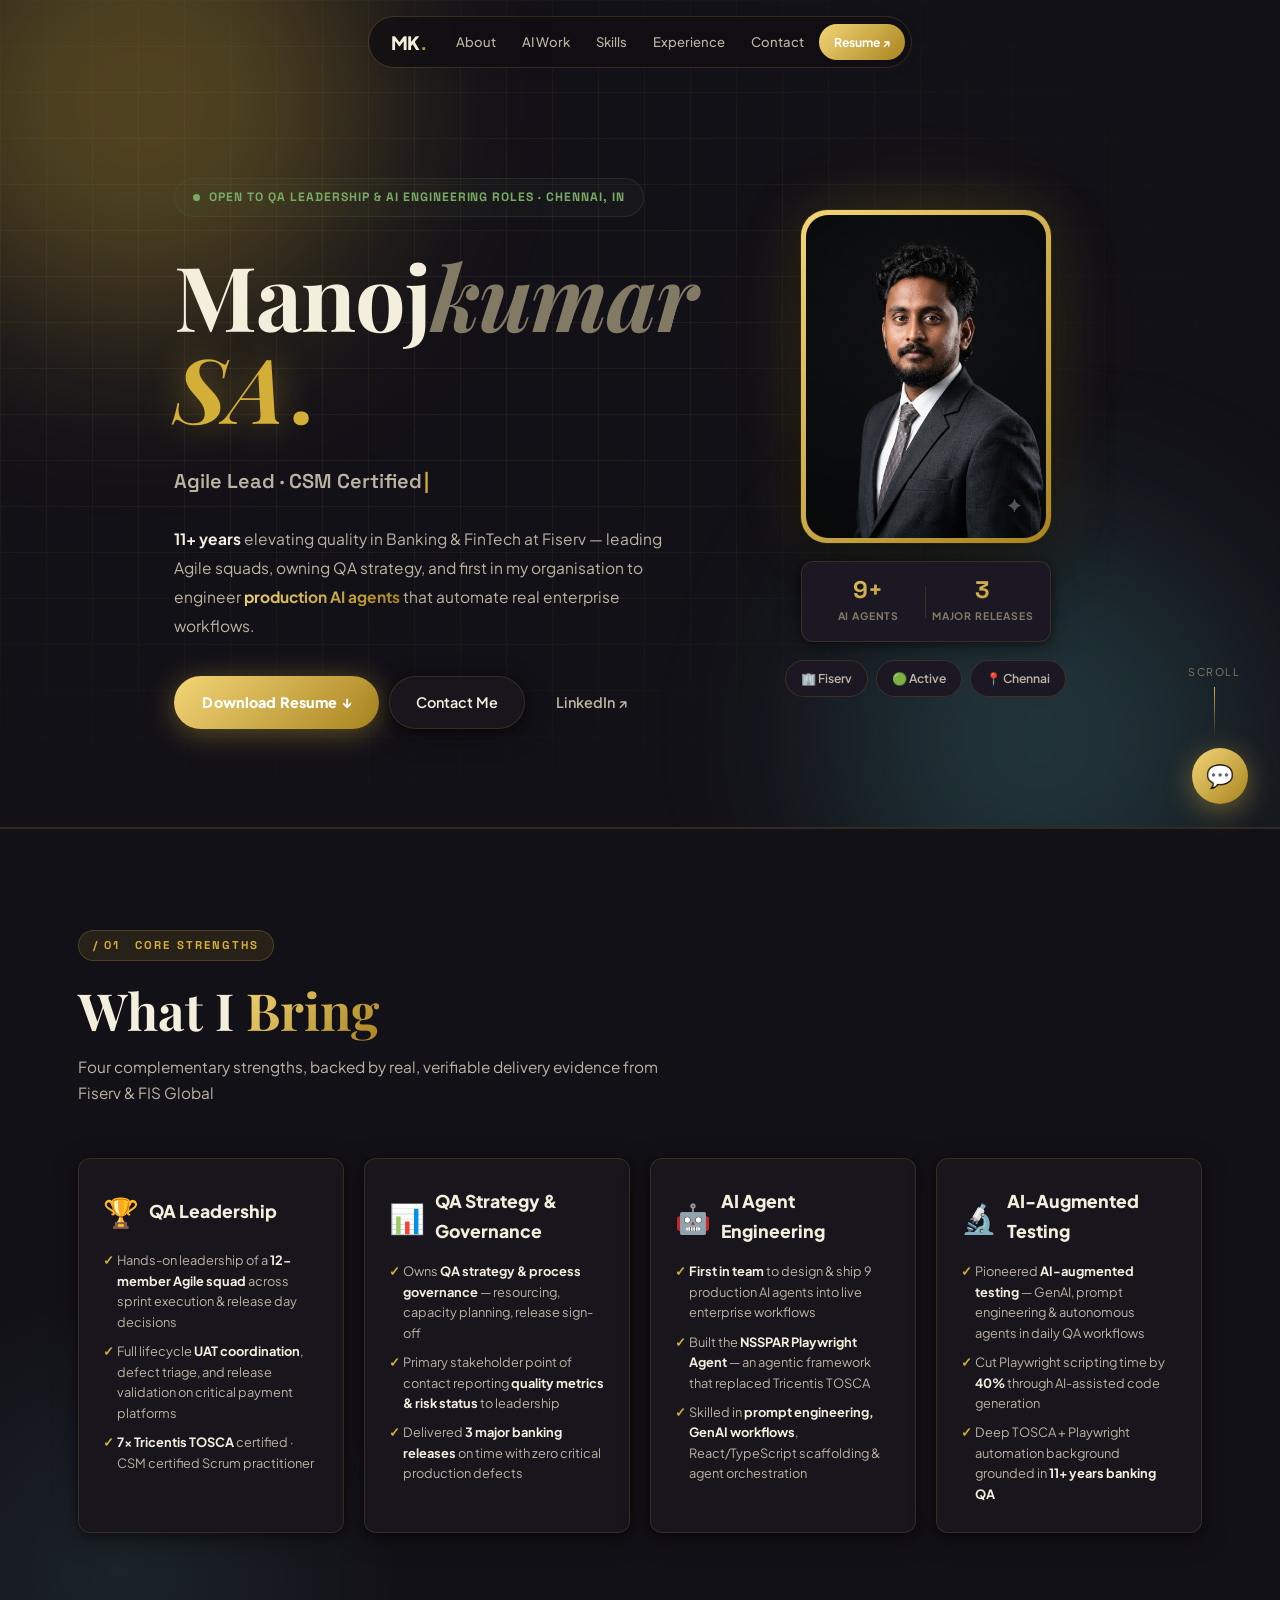
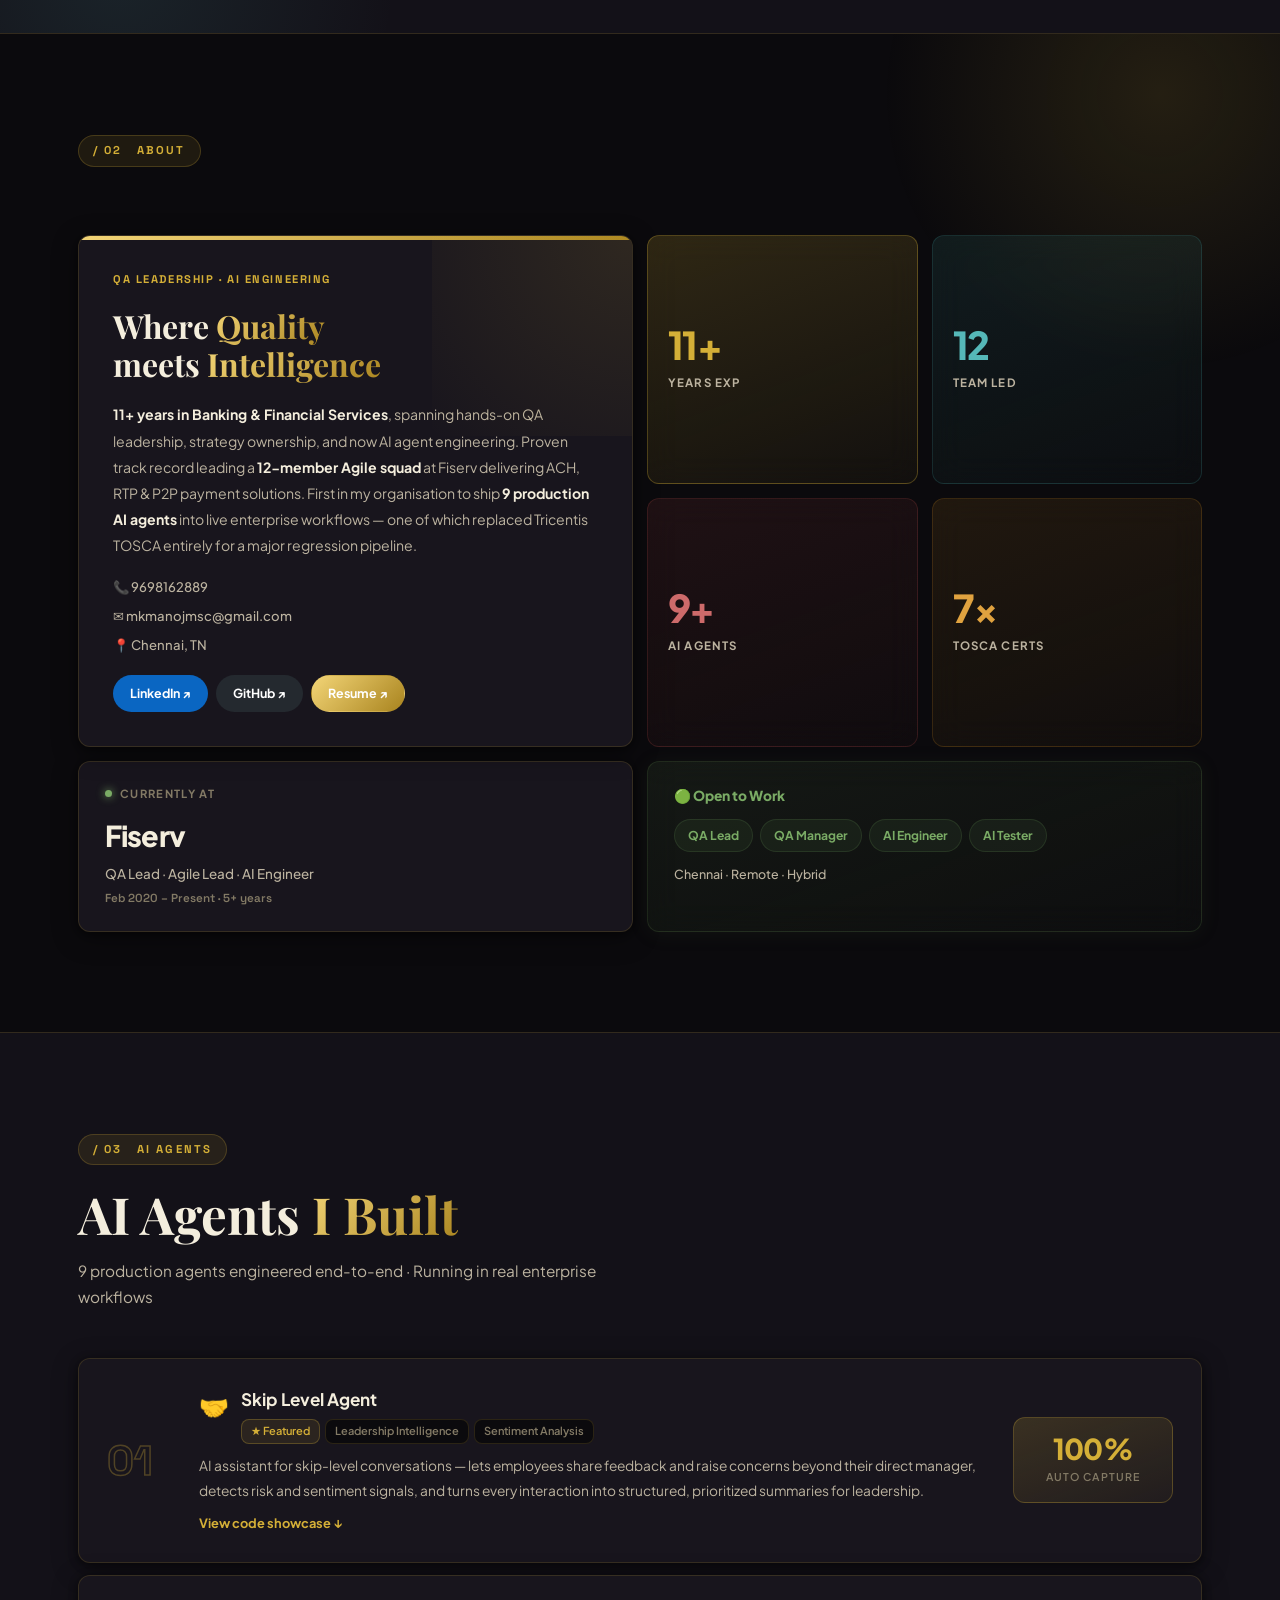
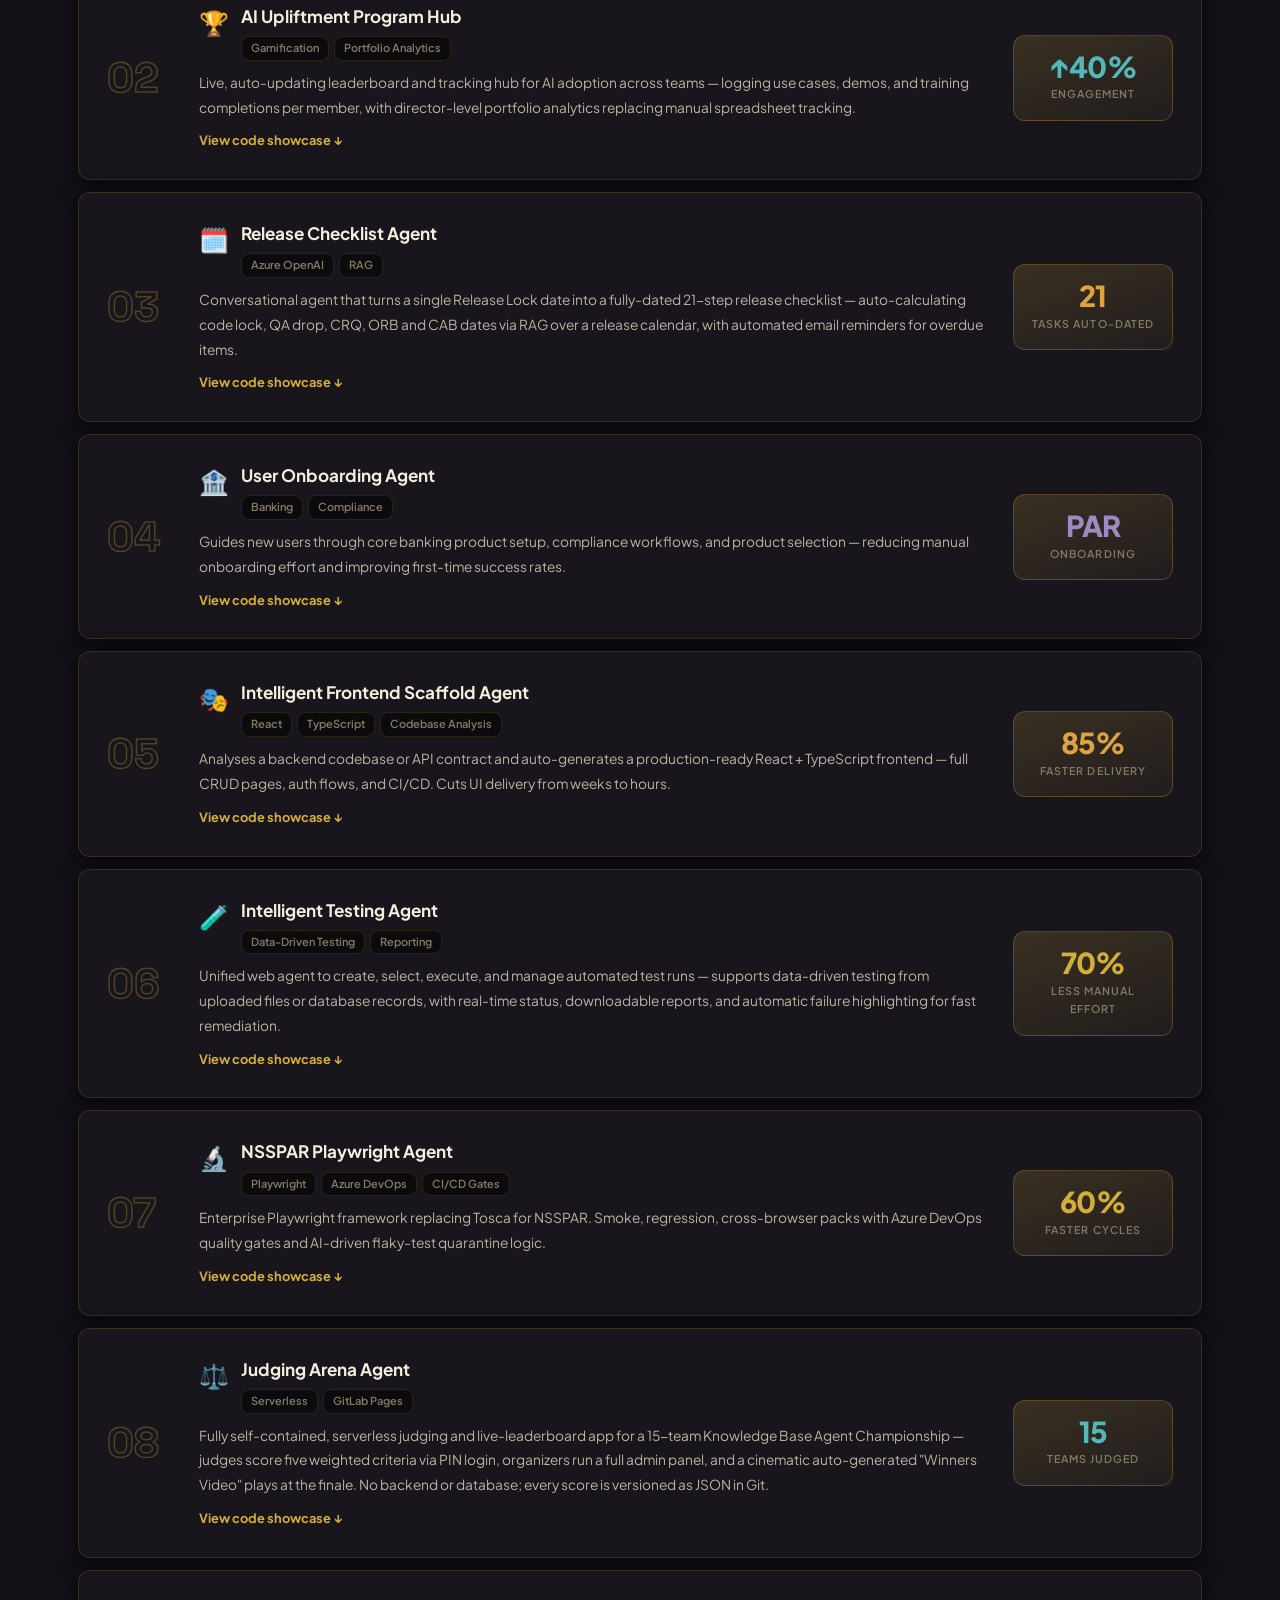
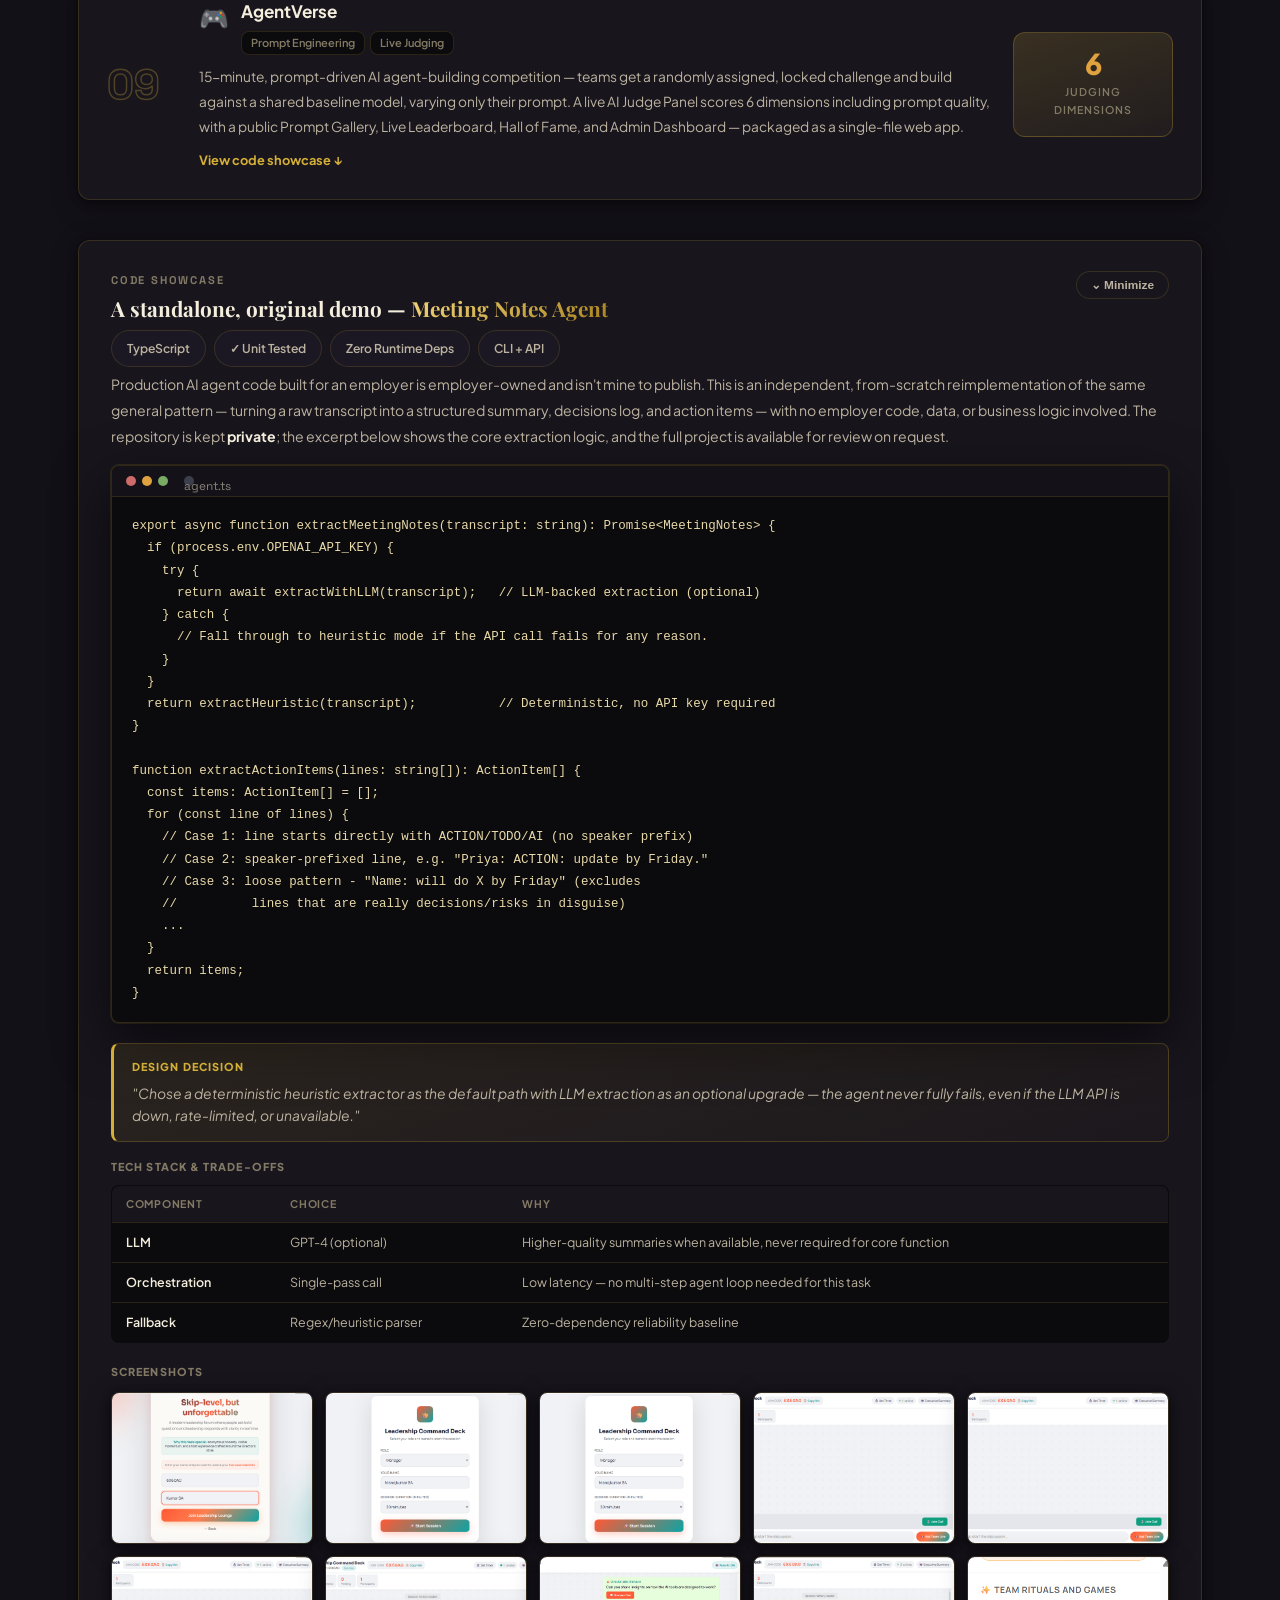
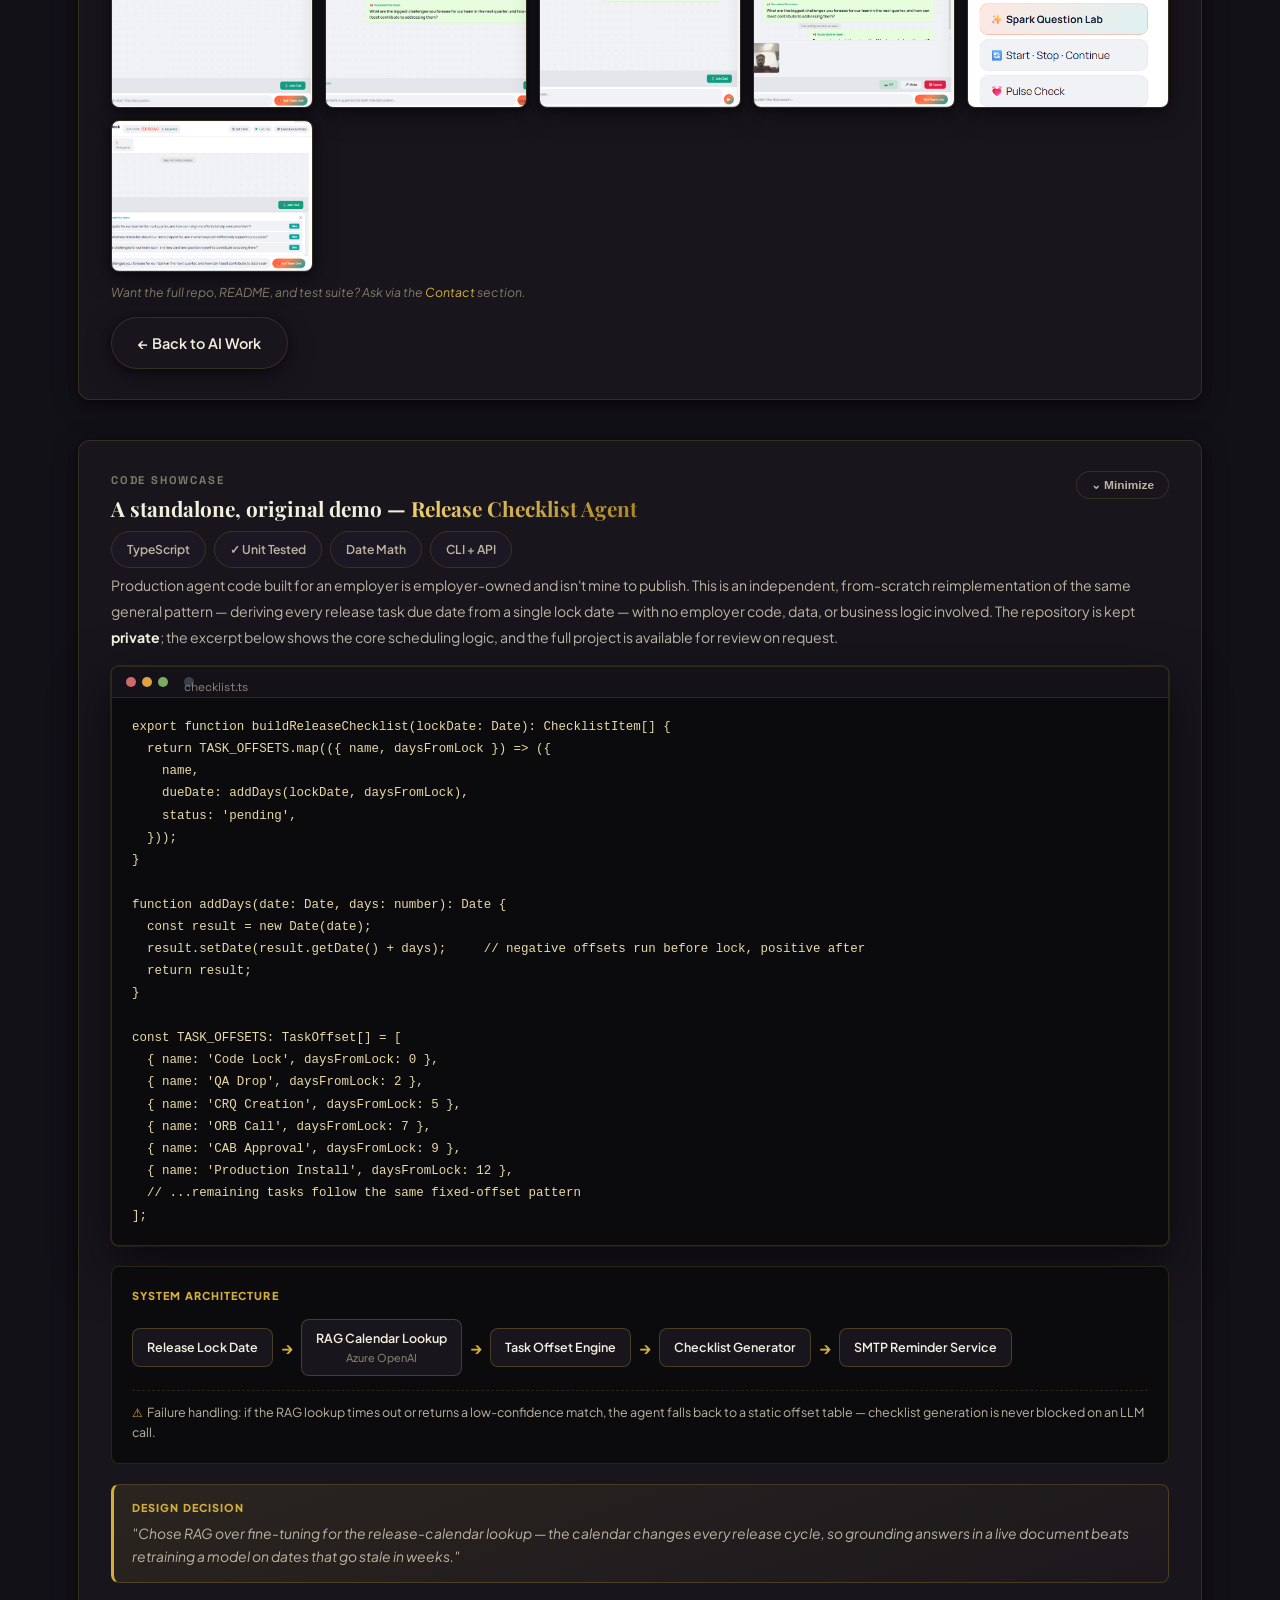
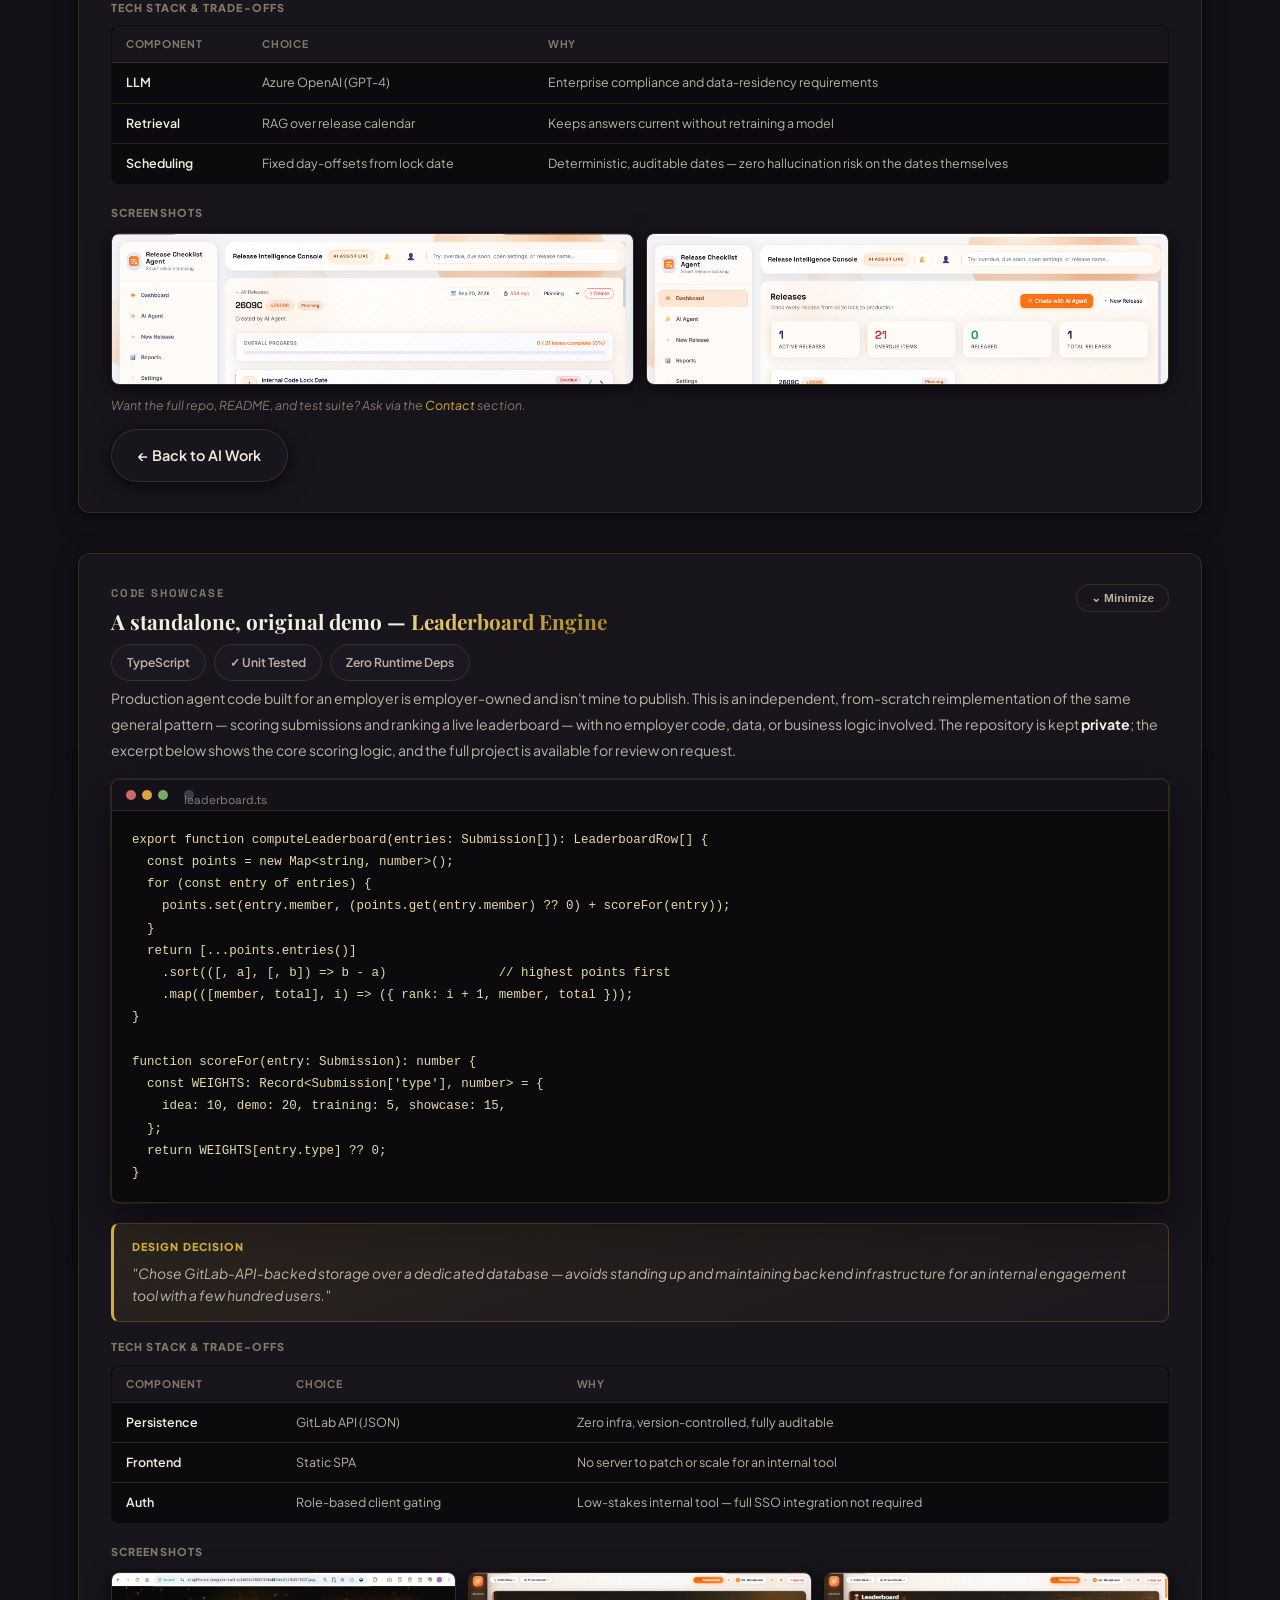
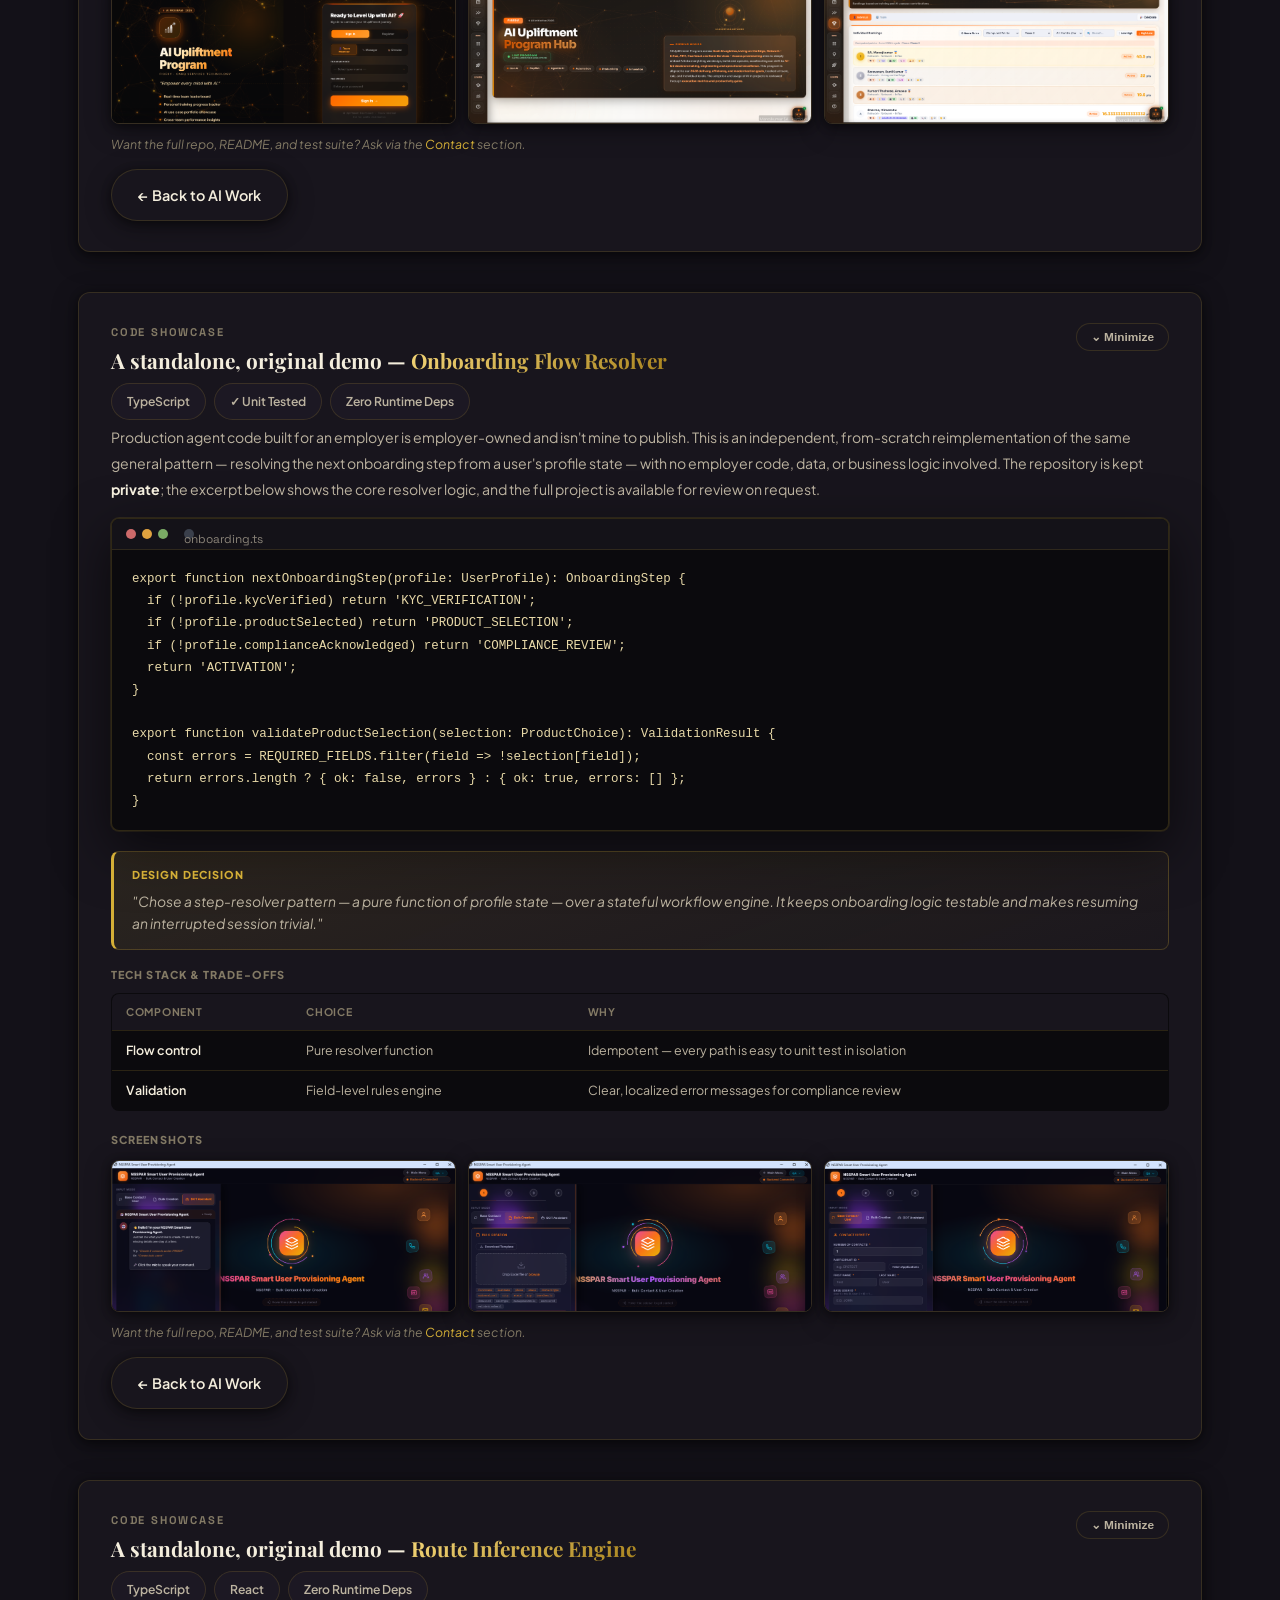
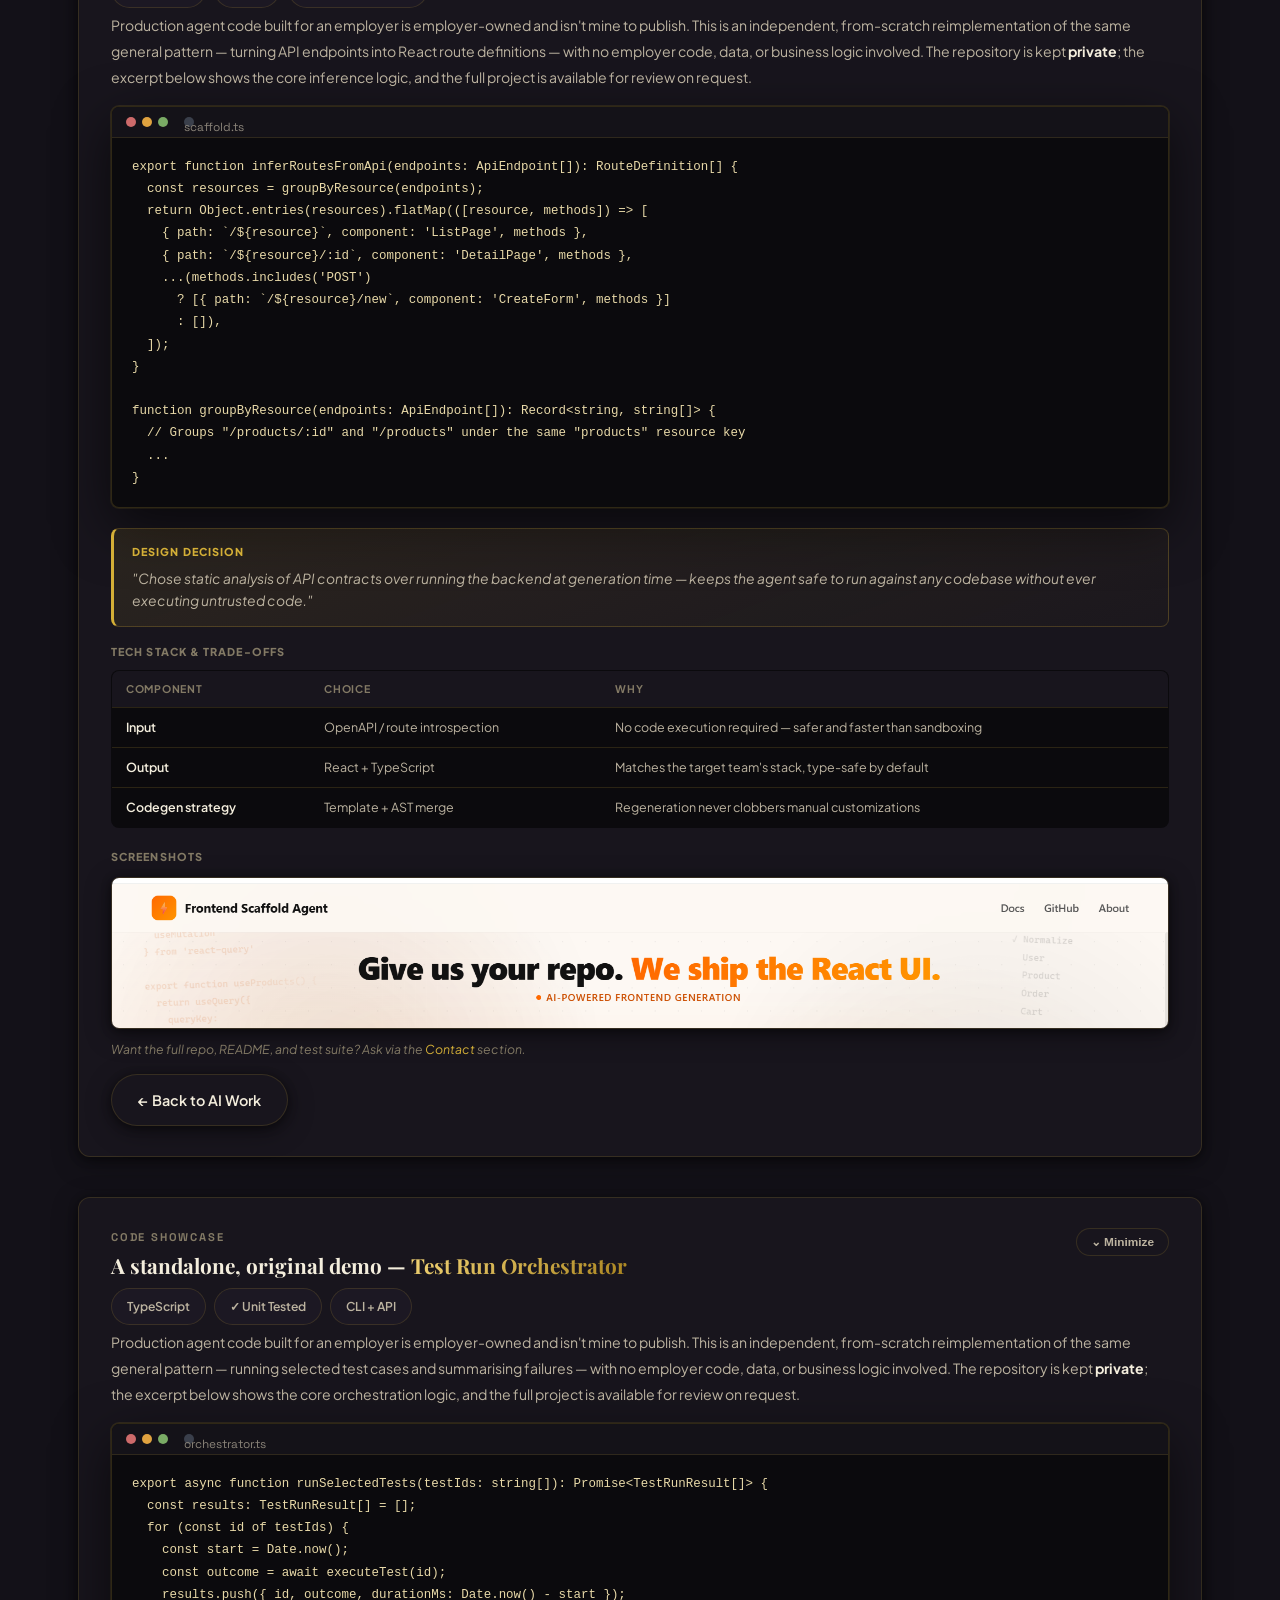
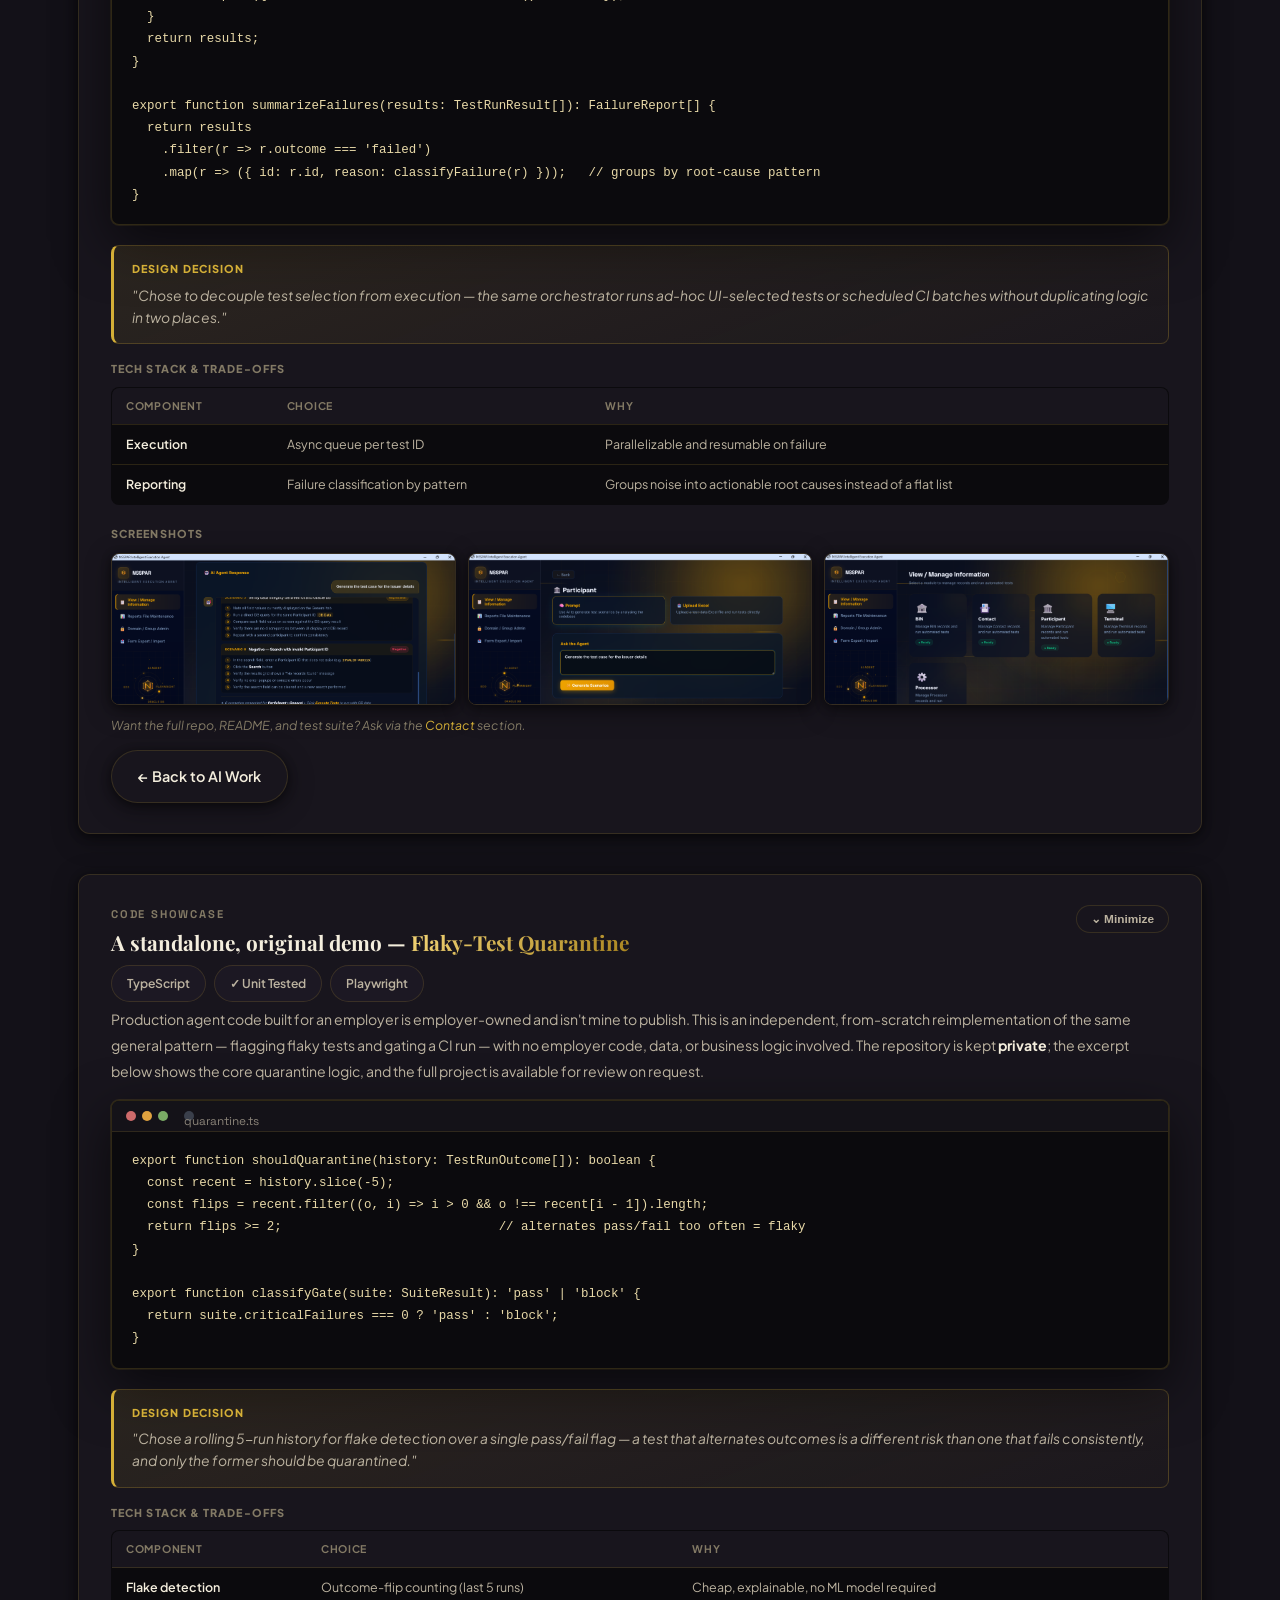
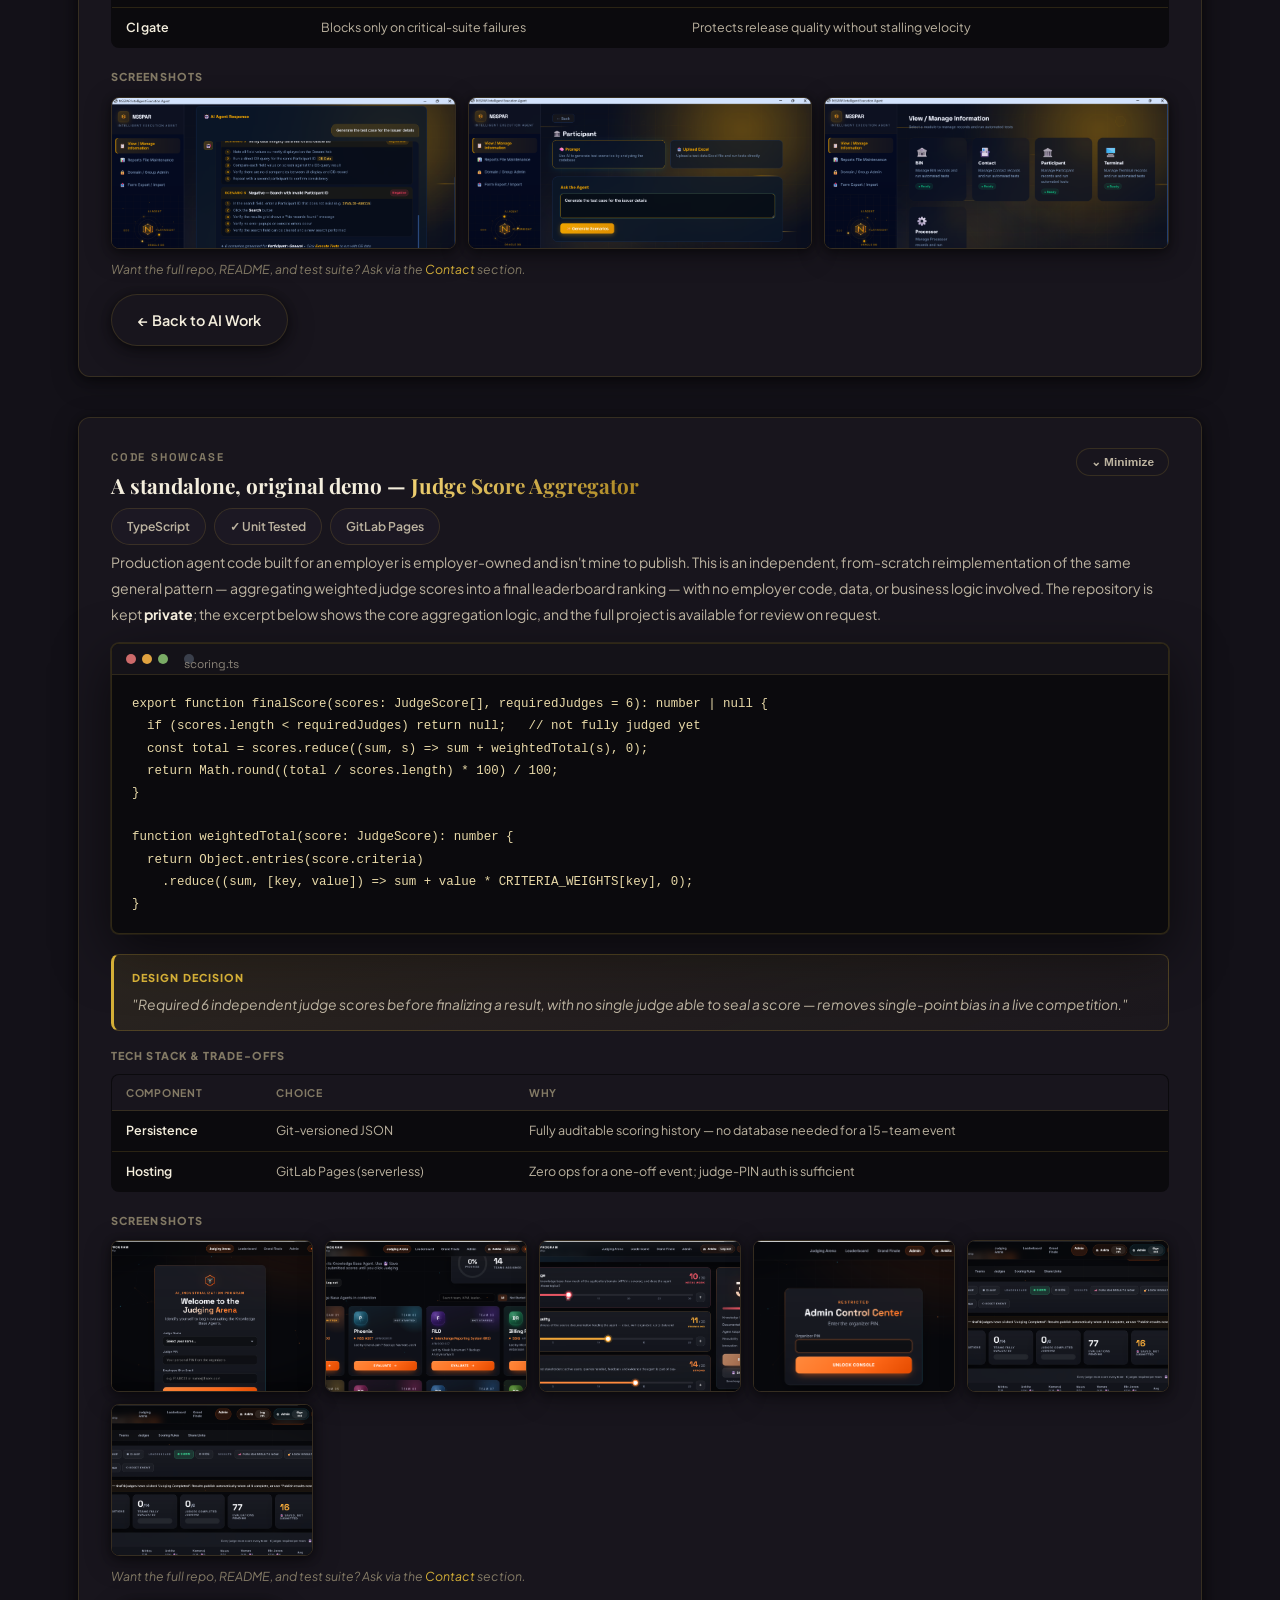
==== index.html @ 8dcc73e6 "Add SEO/share meta tags (description, Open Graph, Twitter Card) and favicon to all pages" ====
﻿<!DOCTYPE html>
<html lang="en">
<head>
  <meta charset="UTF-8"/>
<meta name="viewport" content="width=device-width, initial-scale=1.0">
  <title>Manojkumar SA — QA Lead · AI Engineering Practitioner</title>
  <meta name="description" content="11+ years in Banking &amp; FinTech QA, now engineering 9 production AI agents — from leadership intelligence tools to AI-augmented test automation. QA Lead, AI Engineer &amp; AI Tester portfolio."/>
  <link rel="icon" type="image/jpeg" href="profile.jpg"/>
  <link rel="canonical" href="https://manojkumar1792.github.io/Manojkumar-Portfolio/index.html"/>
  <meta property="og:type" content="website"/>
  <meta property="og:title" content="Manojkumar SA — QA Lead · AI Engineering Practitioner"/>
  <meta property="og:description" content="11+ years in Banking &amp; FinTech QA, now engineering 9 production AI agents — from leadership intelligence tools to AI-augmented test automation."/>
  <meta property="og:image" content="https://manojkumar1792.github.io/Manojkumar-Portfolio/profile.jpg"/>
  <meta property="og:url" content="https://manojkumar1792.github.io/Manojkumar-Portfolio/index.html"/>
  <meta name="twitter:card" content="summary_large_image"/>
  <meta name="twitter:title" content="Manojkumar SA — QA Lead · AI Engineering Practitioner"/>
  <meta name="twitter:description" content="11+ years in Banking &amp; FinTech QA, now engineering 9 production AI agents."/>
  <meta name="twitter:image" content="https://manojkumar1792.github.io/Manojkumar-Portfolio/profile.jpg"/>
  <link rel="preconnect" href="https://fonts.googleapis.com"/>
  <link rel="preconnect" href="https://fonts.gstatic.com" crossorigin/>
  <link href="https://fonts.googleapis.com/css2?family=Playfair+Display:ital,wght@0,500;0,600;0,700;0,800;0,900;1,600&family=Plus+Jakarta+Sans:ital,wght@0,300;0,400;0,500;0,600;0,700;0,800;1,400&family=Space+Grotesk:wght@400;500;600;700&display=swap" rel="stylesheet"/>
  <link rel="stylesheet" href="style.css?v=4"/>
</head>
<body>

<!-- Scroll progress & cursor -->
<div id="scrollBar" class="scroll-bar"></div>
<div id="cursorGlow" class="cursor-glow"></div>

<!-- NAV: centered pill -->
<nav id="nav">
  <div class="nav-pill">
    <a href="#hero" class="nav-logo">MK<span>.</span></a>
    <ul class="nav-links" id="navLinks">
      <li><a href="#about">About</a></li>
      <li><a href="#ai-agents">AI Work</a></li>
      <li><a href="#skills">Skills</a></li>
      <li><a href="#experience">Experience</a></li>
      <li><a href="#contact">Contact</a></li>
    </ul>
    <a href="resume-qa-lead.html" target="_blank" class="nav-resume">Resume ↗</a>
    <button class="burger" id="burger" aria-label="Menu"><span></span><span></span><span></span></button>
  </div>
</nav>

<!-- HERO -->
<section class="hero" id="hero">
  <div class="hero-grid-bg"></div>
  <div class="hero-glow g1"></div>
  <div class="hero-glow g2"></div>

  <div class="hero-layout">
    <!-- LEFT -->
    <div class="hero-left">
      <div class="hero-avail">
        <span class="avail-dot"></span>
        Open to QA Leadership &amp; AI Engineering roles · Chennai, IN
      </div>

      <h1 class="hero-name">
        <span class="hn-top">Manoj<span class="hn-dim">kumar</span></span>
        <span class="hn-bot"><span class="hn-grad">SA</span><span class="hn-dot">.</span></span>
      </h1>

      <div class="hero-role-wrap">
        <span id="typedRole"></span><span class="role-cursor">|</span>
      </div>

      <p class="hero-desc">
        <strong>11+ years</strong> elevating quality in Banking &amp; FinTech at Fiserv —
        leading Agile squads, owning QA strategy, and first in my organisation to
        engineer <strong class="hero-ai-label">production AI agents</strong> that automate
        real enterprise workflows.
      </p>

      <div class="hero-actions">
        <a href="resume-qa-lead.html" target="_blank" class="btn-neon">Download Resume ↓</a>
        <a href="#contact" class="btn-outline">Contact Me</a>
        <a href="https://www.linkedin.com/in/manoj-kumar-s-a-56a82492/" target="_blank" class="btn-ghost">LinkedIn ↗</a>
      </div>
    </div>

    <!-- RIGHT: framed portrait, blended into the dark backdrop -->
    <div class="hub-hero-visual">
      <div class="hub-photo-frame">
        <img class="hub-photo" src="profile.jpg" alt="Manojkumar SA"/>
      </div>
      <div class="hub-stats">
        <div class="hub-stat"><span class="hub-stat-n">9+</span><span class="hub-stat-l">AI Agents</span></div>
        <div class="hub-stat-sep"></div>
        <div class="hub-stat"><span class="hub-stat-n">3</span><span class="hub-stat-l">Major Releases</span></div>
      </div>
      <div class="hub-chip-row">
        <span class="hub-chip">🏢 Fiserv</span>
        <span class="hub-chip">🟢 Active</span>
        <span class="hub-chip">📍 Chennai</span>
      </div>
    </div>
  </div>

  <a class="hero-scroll" href="#strengths"><span>scroll</span><div class="hs-line"></div></a>
</section>

<!-- CORE STRENGTHS -->
<section class="section s-alt" id="strengths">
  <div class="container">
    <div class="sec-label">/ 01 &nbsp; Core Strengths</div>
    <h2 class="sec-h2">What I <span class="text-grad">Bring</span></h2>
    <p class="sec-sub">Four complementary strengths, backed by real, verifiable delivery evidence from Fiserv &amp; FIS Global</p>

    <div class="elig-grid">

      <div class="elig-card reveal">
        <div class="elig-top"><span class="elig-ico">🏆</span><h3>QA Leadership</h3></div>
        <ul class="elig-list">
          <li>Hands-on leadership of a <strong>12-member Agile squad</strong> across sprint execution &amp; release day decisions</li>
          <li>Full lifecycle <strong>UAT coordination</strong>, defect triage, and release validation on critical payment platforms</li>
          <li><strong>7× Tricentis TOSCA</strong> certified · CSM certified Scrum practitioner</li>
        </ul>
      </div>

      <div class="elig-card reveal">
        <div class="elig-top"><span class="elig-ico">📊</span><h3>QA Strategy &amp; Governance</h3></div>
        <ul class="elig-list">
          <li>Owns <strong>QA strategy &amp; process governance</strong> — resourcing, capacity planning, release sign-off</li>
          <li>Primary stakeholder point of contact reporting <strong>quality metrics &amp; risk status</strong> to leadership</li>
          <li>Delivered <strong>3 major banking releases</strong> on time with zero critical production defects</li>
        </ul>
      </div>

      <div class="elig-card reveal">
        <div class="elig-top"><span class="elig-ico">🤖</span><h3>AI Agent Engineering</h3></div>
        <ul class="elig-list">
          <li><strong>First in team</strong> to design &amp; ship 9 production AI agents into live enterprise workflows</li>
          <li>Built the <strong>NSSPAR Playwright Agent</strong> — an agentic framework that replaced Tricentis TOSCA</li>
          <li>Skilled in <strong>prompt engineering, GenAI workflows</strong>, React/TypeScript scaffolding &amp; agent orchestration</li>
        </ul>
      </div>

      <div class="elig-card reveal">
        <div class="elig-top"><span class="elig-ico">🔬</span><h3>AI-Augmented Testing</h3></div>
        <ul class="elig-list">
          <li>Pioneered <strong>AI-augmented testing</strong> — GenAI, prompt engineering &amp; autonomous agents in daily QA workflows</li>
          <li>Cut Playwright scripting time by <strong>40%</strong> through AI-assisted code generation</li>
          <li>Deep TOSCA + Playwright automation background grounded in <strong>11+ years banking QA</strong></li>
        </ul>
      </div>

    </div>
  </div>
</section>

<!-- ABOUT BENTO -->
<section class="section" id="about">
  <div class="container">
    <div class="sec-label">/ 02 &nbsp; About</div>

    <div class="bento">
      <!-- Bio card — 2×2 -->
      <div class="bento-bio reveal">
        <div class="bb-tag">QA Leadership · AI Engineering</div>
        <h2 class="bb-h">Where <em>Quality</em><br/>meets <em>Intelligence</em></h2>
        <p class="bb-body"><strong>11+ years in Banking &amp; Financial Services</strong>, spanning hands-on
        QA leadership, strategy ownership, and now AI agent engineering. Proven track record leading a
        <strong>12-member Agile squad</strong> at Fiserv delivering ACH, RTP &amp; P2P payment solutions.
        First in my organisation to ship <strong>9 production AI agents</strong> into live enterprise workflows —
        one of which replaced Tricentis TOSCA entirely for a major regression pipeline.</p>
        <div class="bb-contacts">
          <a href="tel:9698162889" class="bbc">📞 9698162889</a>
          <a href="mailto:mkmanojmsc@gmail.com" class="bbc">✉ mkmanojmsc@gmail.com</a>
          <span class="bbc">📍 Chennai, TN</span>
        </div>
        <div class="bb-soc">
          <a href="https://www.linkedin.com/in/manoj-kumar-s-a-56a82492/" target="_blank" rel="noopener" class="bbsoc linkedin">LinkedIn ↗</a>
          <a href="https://github.com/Manojkumar1792" target="_blank" rel="noopener" class="bbsoc github">GitHub ↗</a>
          <a href="resume-qa-lead.html" target="_blank" class="bbsoc resume">Resume ↗</a>
        </div>
      </div>

      <!-- Stat cards -->
      <div class="bento-stat s1 reveal"><span class="bs-n neon">11+</span><span class="bs-l">Years Exp</span></div>
      <div class="bento-stat s2 reveal"><span class="bs-n blue">12</span><span class="bs-l">Team Led</span></div>
      <div class="bento-stat s3 reveal"><span class="bs-n purple">9+</span><span class="bs-l">AI Agents</span></div>
      <div class="bento-stat s4 reveal"><span class="bs-n amber">7×</span><span class="bs-l">TOSCA Certs</span></div>

      <!-- Currently at -->
      <div class="bento-curr reveal">
        <div class="bc-ind"><span class="bc-live"></span>Currently at</div>
        <div class="bc-name">Fiserv</div>
        <div class="bc-role">QA Lead · Agile Lead · AI Engineer</div>
        <div class="bc-since">Feb 2020 – Present · 5+ years</div>
      </div>

      <!-- Open to work -->
      <div class="bento-open reveal">
        <div class="bo-badge">🟢 Open to Work</div>
        <div class="bo-roles">
          <span>QA Lead</span><span>QA Manager</span><span>AI Engineer</span><span>AI Tester</span>
        </div>
        <div class="bo-loc">Chennai · Remote · Hybrid</div>
      </div>
    </div>
  </div>
</section>

<!-- AI AGENTS -->
<section class="section s-alt" id="ai-agents">
  <div class="container">
    <div class="sec-label">/ 03 &nbsp; AI Agents</div>
    <h2 class="sec-h2">AI Agents <span class="text-grad">I Built</span></h2>
    <p class="sec-sub">9 production agents engineered end-to-end · Running in real enterprise workflows</p>

    <div class="agents-list">

      <div class="agent-card reveal">
        <div class="ac-num">01</div>
        <div class="ac-body">
          <div class="ac-head">
            <span class="ac-ico">🤝</span>
            <div>
              <h3>Skip Level Agent</h3>
              <div class="ac-tags"><span class="act star">★ Featured</span><span class="act">Leadership Intelligence</span><span class="act">Sentiment Analysis</span></div>
            </div>
          </div>
          <p>AI assistant for skip-level conversations — lets employees share feedback and raise concerns beyond their direct manager, detects risk and sentiment signals, and turns every interaction into structured, prioritized summaries for leadership.</p>
          <p style="margin-top:8px;"><a href="#code-showcase-skip-level" style="font-size:.8rem;font-weight:700;">View code showcase ↓</a></p>
        </div>
        <div class="ac-metric">
          <div class="am-val">100%</div>
          <div class="am-label">Auto Capture</div>
        </div>
      </div>

      <div class="agent-card reveal">
        <div class="ac-num">02</div>
        <div class="ac-body">
          <div class="ac-head">
            <span class="ac-ico">🏆</span>
            <div>
              <h3>AI Upliftment Program Hub</h3>
              <div class="ac-tags"><span class="act">Gamification</span><span class="act">Portfolio Analytics</span></div>
            </div>
          </div>
          <p>Live, auto-updating leaderboard and tracking hub for AI adoption across teams — logging use cases, demos, and training completions per member, with director-level portfolio analytics replacing manual spreadsheet tracking.</p>
          <p style="margin-top:8px;"><a href="#code-showcase-upliftment-hub" style="font-size:.8rem;font-weight:700;">View code showcase ↓</a></p>
        </div>
        <div class="ac-metric">
          <div class="am-val blue">↑40%</div>
          <div class="am-label">Engagement</div>
        </div>
      </div>

      <div class="agent-card reveal">
        <div class="ac-num">03</div>
        <div class="ac-body">
          <div class="ac-head">
            <span class="ac-ico">🗓️</span>
            <div>
              <h3>Release Checklist Agent</h3>
              <div class="ac-tags"><span class="act">Azure OpenAI</span><span class="act">RAG</span></div>
            </div>
          </div>
          <p>Conversational agent that turns a single Release Lock date into a fully-dated 21-step release checklist — auto-calculating code lock, QA drop, CRQ, ORB and CAB dates via RAG over a release calendar, with automated email reminders for overdue items.</p>
          <p style="margin-top:8px;"><a href="#code-showcase-release-checklist" style="font-size:.8rem;font-weight:700;">View code showcase ↓</a></p>
        </div>
        <div class="ac-metric">
          <div class="am-val amber">21</div>
          <div class="am-label">Tasks Auto-Dated</div>
        </div>
      </div>

      <div class="agent-card reveal">
        <div class="ac-num">04</div>
        <div class="ac-body">
          <div class="ac-head">
            <span class="ac-ico">🏦</span>
            <div>
              <h3>User Onboarding Agent</h3>
              <div class="ac-tags"><span class="act">Banking</span><span class="act">Compliance</span></div>
            </div>
          </div>
          <p>Guides new users through core banking product setup, compliance workflows, and product selection — reducing manual onboarding effort and improving first-time success rates.</p>
          <p style="margin-top:8px;"><a href="#code-showcase-onboarding" style="font-size:.8rem;font-weight:700;">View code showcase ↓</a></p>
        </div>
        <div class="ac-metric">
          <div class="am-val purple">PAR</div>
          <div class="am-label">Onboarding</div>
        </div>
      </div>

      <div class="agent-card reveal">
        <div class="ac-num">05</div>
        <div class="ac-body">
          <div class="ac-head">
            <span class="ac-ico">🎭</span>
            <div>
              <h3>Intelligent Frontend Scaffold Agent</h3>
              <div class="ac-tags"><span class="act">React</span><span class="act">TypeScript</span><span class="act">Codebase Analysis</span></div>
            </div>
          </div>
          <p>Analyses a backend codebase or API contract and auto-generates a production-ready React + TypeScript frontend — full CRUD pages, auth flows, and CI/CD. Cuts UI delivery from weeks to hours.</p>
          <p style="margin-top:8px;"><a href="#code-showcase-scaffold" style="font-size:.8rem;font-weight:700;">View code showcase ↓</a></p>
        </div>
        <div class="ac-metric">
          <div class="am-val amber">85%</div>
          <div class="am-label">Faster Delivery</div>
        </div>
      </div>

      <div class="agent-card reveal">
        <div class="ac-num">06</div>
        <div class="ac-body">
          <div class="ac-head">
            <span class="ac-ico">🧪</span>
            <div>
              <h3>Intelligent Testing Agent</h3>
              <div class="ac-tags"><span class="act">Data-Driven Testing</span><span class="act">Reporting</span></div>
            </div>
          </div>
          <p>Unified web agent to create, select, execute, and manage automated test runs — supports data-driven testing from uploaded files or database records, with real-time status, downloadable reports, and automatic failure highlighting for fast remediation.</p>
          <p style="margin-top:8px;"><a href="#code-showcase-testing" style="font-size:.8rem;font-weight:700;">View code showcase ↓</a></p>
        </div>
        <div class="ac-metric">
          <div class="am-val">70%</div>
          <div class="am-label">Less Manual Effort</div>
        </div>
      </div>

      <div class="agent-card reveal">
        <div class="ac-num">07</div>
        <div class="ac-body">
          <div class="ac-head">
            <span class="ac-ico">🔬</span>
            <div>
              <h3>NSSPAR Playwright Agent</h3>
              <div class="ac-tags"><span class="act">Playwright</span><span class="act">Azure DevOps</span><span class="act">CI/CD Gates</span></div>
            </div>
          </div>
          <p>Enterprise Playwright framework replacing Tosca for NSSPAR. Smoke, regression, cross-browser packs with Azure DevOps quality gates and AI-driven flaky-test quarantine logic.</p>
          <p style="margin-top:8px;"><a href="#code-showcase-playwright" style="font-size:.8rem;font-weight:700;">View code showcase ↓</a></p>
        </div>
        <div class="ac-metric">
          <div class="am-val">60%</div>
          <div class="am-label">Faster Cycles</div>
        </div>
      </div>

      <div class="agent-card reveal">
        <div class="ac-num">08</div>
        <div class="ac-body">
          <div class="ac-head">
            <span class="ac-ico">⚖️</span>
            <div>
              <h3>Judging Arena Agent</h3>
              <div class="ac-tags"><span class="act">Serverless</span><span class="act">GitLab Pages</span></div>
            </div>
          </div>
          <p>Fully self-contained, serverless judging and live-leaderboard app for a 15-team Knowledge Base Agent Championship — judges score five weighted criteria via PIN login, organizers run a full admin panel, and a cinematic auto-generated "Winners Video" plays at the finale. No backend or database; every score is versioned as JSON in Git.</p>
          <p style="margin-top:8px;"><a href="#code-showcase-judging-arena" style="font-size:.8rem;font-weight:700;">View code showcase ↓</a></p>
        </div>
        <div class="ac-metric">
          <div class="am-val blue">15</div>
          <div class="am-label">Teams Judged</div>
        </div>
      </div>

      <div class="agent-card reveal">
        <div class="ac-num">09</div>
        <div class="ac-body">
          <div class="ac-head">
            <span class="ac-ico">🎮</span>
            <div>
              <h3>AgentVerse</h3>
              <div class="ac-tags"><span class="act">Prompt Engineering</span><span class="act">Live Judging</span></div>
            </div>
          </div>
          <p>15-minute, prompt-driven AI agent-building competition — teams get a randomly assigned, locked challenge and build against a shared baseline model, varying only their prompt. A live AI Judge Panel scores 6 dimensions including prompt quality, with a public Prompt Gallery, Live Leaderboard, Hall of Fame, and Admin Dashboard — packaged as a single-file web app.</p>
          <p style="margin-top:8px;"><a href="#code-showcase-agentverse" style="font-size:.8rem;font-weight:700;">View code showcase ↓</a></p>
        </div>
        <div class="ac-metric">
          <div class="am-val amber">6</div>
          <div class="am-label">Judging Dimensions</div>
        </div>
      </div>

    </div>

    <!-- CODE SHOWCASE -->
    <div class="code-showcase" id="code-showcase-skip-level">
      <div class="cs-head">
        <div>
          <div class="ach-label" style="margin-bottom:6px;">Code Showcase</div>
          <h3 class="bb-h" style="font-size:1.3rem;">A standalone, original demo — <em>Meeting Notes Agent</em></h3>
          <div class="cs-badges">
            <span class="hub-chip">TypeScript</span>
            <span class="hub-chip">✓ Unit Tested</span>
            <span class="hub-chip">Zero Runtime Deps</span>
            <span class="hub-chip">CLI + API</span>
          </div>
        </div>
        <button class="cs-toggle" type="button" aria-expanded="true">⌄ Minimize</button>
      </div>
      <div class="cs-content">
      <p class="bb-body" style="margin-bottom:16px;">
        Production AI agent code built for an employer is employer-owned and isn't mine to publish. This is an
        independent, from-scratch reimplementation of the same general pattern — turning a raw transcript
        into a structured summary, decisions log, and action items — with no employer code, data, or
        business logic involved. The repository is kept <strong>private</strong>; the excerpt below shows
        the core extraction logic, and the full project is available for review on request.
      </p>
      <div class="code-window">
        <div class="cw-bar"><span></span><span></span><span></span><span class="cw-name">agent.ts</span></div>
        <pre class="cw-body"><code>export async function extractMeetingNotes(transcript: string): Promise&lt;MeetingNotes&gt; {
  if (process.env.OPENAI_API_KEY) {
    try {
      return await extractWithLLM(transcript);   // LLM-backed extraction (optional)
    } catch {
      // Fall through to heuristic mode if the API call fails for any reason.
    }
  }
  return extractHeuristic(transcript);           // Deterministic, no API key required
}

function extractActionItems(lines: string[]): ActionItem[] {
  const items: ActionItem[] = [];
  for (const line of lines) {
    // Case 1: line starts directly with ACTION/TODO/AI (no speaker prefix)
    // Case 2: speaker-prefixed line, e.g. "Priya: ACTION: update by Friday."
    // Case 3: loose pattern - "Name: will do X by Friday" (excludes
    //          lines that are really decisions/risks in disguise)
    ...
  }
  return items;
}</code></pre>
      </div>
      <div class="cs-insight">
        <div class="cs-decision">
          <span class="cs-decision-label">Design Decision</span>
          <p>"Chose a deterministic heuristic extractor as the default path with LLM extraction as an optional upgrade — the agent never fully fails, even if the LLM API is down, rate-limited, or unavailable."</p>
        </div>
        <div>
          <span class="cs-stack-label">Tech Stack &amp; Trade-offs</span>
          <table class="cs-stack">
            <thead><tr><th>Component</th><th>Choice</th><th>Why</th></tr></thead>
            <tbody>
              <tr><td>LLM</td><td>GPT-4 (optional)</td><td>Higher-quality summaries when available, never required for core function</td></tr>
              <tr><td>Orchestration</td><td>Single-pass call</td><td>Low latency — no multi-step agent loop needed for this task</td></tr>
              <tr><td>Fallback</td><td>Regex/heuristic parser</td><td>Zero-dependency reliability baseline</td></tr>
            </tbody>
          </table>
        </div>
      </div>
      <span class="cs-screens-label">Screenshots</span>
      <div class="cs-screens">
        <a href="screenshots/skip-level/Skip%20Level%20Meeting%20Agent/Skip%20Level%20Meeting%20Agent.png" target="_blank" rel="noopener"><img src="screenshots/skip-level/Skip%20Level%20Meeting%20Agent/Skip%20Level%20Meeting%20Agent.png" alt="Skip Level Agent — overview" loading="lazy"/></a>
        <a href="screenshots/skip-level/Skip%20Level%20Meeting%20Agent/Skip%20Level%20Meeting%20Agent%201.png" target="_blank" rel="noopener"><img src="screenshots/skip-level/Skip%20Level%20Meeting%20Agent/Skip%20Level%20Meeting%20Agent%201.png" alt="Skip Level Agent — screen 1" loading="lazy"/></a>
        <a href="screenshots/skip-level/Skip%20Level%20Meeting%20Agent/Skip%20Level%20Meeting%20Agent%202.png" target="_blank" rel="noopener"><img src="screenshots/skip-level/Skip%20Level%20Meeting%20Agent/Skip%20Level%20Meeting%20Agent%202.png" alt="Skip Level Agent — screen 2" loading="lazy"/></a>
        <a href="screenshots/skip-level/Skip%20Level%20Meeting%20Agent/Skip%20Level%20Meeting%20Agent%203.png" target="_blank" rel="noopener"><img src="screenshots/skip-level/Skip%20Level%20Meeting%20Agent/Skip%20Level%20Meeting%20Agent%203.png" alt="Skip Level Agent — screen 3" loading="lazy"/></a>
        <a href="screenshots/skip-level/Skip%20Level%20Meeting%20Agent/Skip%20Level%20Meeting%20Agent%204.png" target="_blank" rel="noopener"><img src="screenshots/skip-level/Skip%20Level%20Meeting%20Agent/Skip%20Level%20Meeting%20Agent%204.png" alt="Skip Level Agent — screen 4" loading="lazy"/></a>
        <a href="screenshots/skip-level/Skip%20Level%20Meeting%20Agent/Skip%20Level%20Meeting%20Agent%205.png" target="_blank" rel="noopener"><img src="screenshots/skip-level/Skip%20Level%20Meeting%20Agent/Skip%20Level%20Meeting%20Agent%205.png" alt="Skip Level Agent — screen 5" loading="lazy"/></a>
        <a href="screenshots/skip-level/Skip%20Level%20Meeting%20Agent/Skip%20Level%20Meeting%20Agent%206.png" target="_blank" rel="noopener"><img src="screenshots/skip-level/Skip%20Level%20Meeting%20Agent/Skip%20Level%20Meeting%20Agent%206.png" alt="Skip Level Agent — screen 6" loading="lazy"/></a>
        <a href="screenshots/skip-level/Skip%20Level%20Meeting%20Agent/Skip%20Level%20Meeting%20Agent%207.png" target="_blank" rel="noopener"><img src="screenshots/skip-level/Skip%20Level%20Meeting%20Agent/Skip%20Level%20Meeting%20Agent%207.png" alt="Skip Level Agent — screen 7" loading="lazy"/></a>
        <a href="screenshots/skip-level/Skip%20Level%20Meeting%20Agent/Skip%20Level%20Meeting%20Agent%208.png" target="_blank" rel="noopener"><img src="screenshots/skip-level/Skip%20Level%20Meeting%20Agent/Skip%20Level%20Meeting%20Agent%208.png" alt="Skip Level Agent — screen 8" loading="lazy"/></a>
        <a href="screenshots/skip-level/Skip%20Level%20Meeting%20Agent/Skip%20Level%20Meeting%20Agent%209.png" target="_blank" rel="noopener"><img src="screenshots/skip-level/Skip%20Level%20Meeting%20Agent/Skip%20Level%20Meeting%20Agent%209.png" alt="Skip Level Agent — screen 9" loading="lazy"/></a>
        <a href="screenshots/skip-level/Skip%20Level%20Meeting%20Agent/image%20%2837%29.png" target="_blank" rel="noopener"><img src="screenshots/skip-level/Skip%20Level%20Meeting%20Agent/image%20%2837%29.png" alt="Skip Level Agent — screen 10" loading="lazy"/></a>
      </div>
      <p class="ed-note" style="margin-top:10px;">Want the full repo, README, and test suite? Ask via the <a href="#contact">Contact</a> section.</p>
      <p style="margin-top:14px;"><a href="#ai-agents" class="btn-outline">← Back to AI Work</a></p>
      </div>
    </div>

    <!-- CODE SHOWCASE: RELEASE CHECKLIST AGENT -->
    <div class="code-showcase" id="code-showcase-release-checklist">
      <div class="cs-head">
        <div>
          <div class="ach-label" style="margin-bottom:6px;">Code Showcase</div>
          <h3 class="bb-h" style="font-size:1.3rem;">A standalone, original demo — <em>Release Checklist Agent</em></h3>
          <div class="cs-badges">
            <span class="hub-chip">TypeScript</span>
            <span class="hub-chip">✓ Unit Tested</span>
            <span class="hub-chip">Date Math</span>
            <span class="hub-chip">CLI + API</span>
          </div>
        </div>
        <button class="cs-toggle" type="button" aria-expanded="true">⌄ Minimize</button>
      </div>
      <div class="cs-content">
      <p class="bb-body" style="margin-bottom:16px;">
        Production agent code built for an employer is employer-owned and isn't mine to publish. This is an
        independent, from-scratch reimplementation of the same general pattern — deriving every release task
        due date from a single lock date — with no employer code, data, or business logic involved. The
        repository is kept <strong>private</strong>; the excerpt below shows the core scheduling logic, and the
        full project is available for review on request.
      </p>
      <div class="code-window">
        <div class="cw-bar"><span></span><span></span><span></span><span class="cw-name">checklist.ts</span></div>
        <pre class="cw-body"><code>export function buildReleaseChecklist(lockDate: Date): ChecklistItem[] {
  return TASK_OFFSETS.map(({ name, daysFromLock }) => ({
    name,
    dueDate: addDays(lockDate, daysFromLock),
    status: 'pending',
  }));
}

function addDays(date: Date, days: number): Date {
  const result = new Date(date);
  result.setDate(result.getDate() + days);     // negative offsets run before lock, positive after
  return result;
}

const TASK_OFFSETS: TaskOffset[] = [
  { name: 'Code Lock', daysFromLock: 0 },
  { name: 'QA Drop', daysFromLock: 2 },
  { name: 'CRQ Creation', daysFromLock: 5 },
  { name: 'ORB Call', daysFromLock: 7 },
  { name: 'CAB Approval', daysFromLock: 9 },
  { name: 'Production Install', daysFromLock: 12 },
  // ...remaining tasks follow the same fixed-offset pattern
];</code></pre>
      </div>
      <div class="cs-diagram">
        <div class="cs-diagram-label">System Architecture</div>
        <div class="cs-flow">
          <div class="cs-node">Release Lock Date</div>
          <div class="cs-arrow">→</div>
          <div class="cs-node">RAG Calendar Lookup<span>Azure OpenAI</span></div>
          <div class="cs-arrow">→</div>
          <div class="cs-node">Task Offset Engine</div>
          <div class="cs-arrow">→</div>
          <div class="cs-node">Checklist Generator</div>
          <div class="cs-arrow">→</div>
          <div class="cs-node">SMTP Reminder Service</div>
        </div>
        <div class="cs-fallback"><span class="cs-fallback-ico">⚠</span>Failure handling: if the RAG lookup times out or returns a low-confidence match, the agent falls back to a static offset table — checklist generation is never blocked on an LLM call.</div>
      </div>
      <div class="cs-insight">
        <div class="cs-decision">
          <span class="cs-decision-label">Design Decision</span>
          <p>"Chose RAG over fine-tuning for the release-calendar lookup — the calendar changes every release cycle, so grounding answers in a live document beats retraining a model on dates that go stale in weeks."</p>
        </div>
        <div>
          <span class="cs-stack-label">Tech Stack &amp; Trade-offs</span>
          <table class="cs-stack">
            <thead><tr><th>Component</th><th>Choice</th><th>Why</th></tr></thead>
            <tbody>
              <tr><td>LLM</td><td>Azure OpenAI (GPT-4)</td><td>Enterprise compliance and data-residency requirements</td></tr>
              <tr><td>Retrieval</td><td>RAG over release calendar</td><td>Keeps answers current without retraining a model</td></tr>
              <tr><td>Scheduling</td><td>Fixed day-offsets from lock date</td><td>Deterministic, auditable dates — zero hallucination risk on the dates themselves</td></tr>
            </tbody>
          </table>
        </div>
      </div>
      <span class="cs-screens-label">Screenshots</span>
      <div class="cs-screens">
        <a href="screenshots/release-checklist/Release%20check%20list%20agent/Release%20check%20list%20agent.png" target="_blank" rel="noopener"><img src="screenshots/release-checklist/Release%20check%20list%20agent/Release%20check%20list%20agent.png" alt="Release Checklist Agent — overview" loading="lazy"/></a>
        <a href="screenshots/release-checklist/Release%20check%20list%20agent/Release%20check%20list%20agent%201.png" target="_blank" rel="noopener"><img src="screenshots/release-checklist/Release%20check%20list%20agent/Release%20check%20list%20agent%201.png" alt="Release Checklist Agent — screen 1" loading="lazy"/></a>
      </div>
      <p class="ed-note" style="margin-top:10px;">Want the full repo, README, and test suite? Ask via the <a href="#contact">Contact</a> section.</p>
      <p style="margin-top:14px;"><a href="#ai-agents" class="btn-outline">← Back to AI Work</a></p>
      </div>
    </div>

    <!-- CODE SHOWCASE: AI UPLIFTMENT PROGRAM HUB -->
    <div class="code-showcase" id="code-showcase-upliftment-hub">
      <div class="cs-head">
        <div>
          <div class="ach-label" style="margin-bottom:6px;">Code Showcase</div>
          <h3 class="bb-h" style="font-size:1.3rem;">A standalone, original demo — <em>Leaderboard Engine</em></h3>
          <div class="cs-badges">
            <span class="hub-chip">TypeScript</span>
            <span class="hub-chip">✓ Unit Tested</span>
            <span class="hub-chip">Zero Runtime Deps</span>
          </div>
        </div>
        <button class="cs-toggle" type="button" aria-expanded="true">⌄ Minimize</button>
      </div>
      <div class="cs-content">
      <p class="bb-body" style="margin-bottom:16px;">
        Production agent code built for an employer is employer-owned and isn't mine to publish. This is an
        independent, from-scratch reimplementation of the same general pattern — scoring submissions and
        ranking a live leaderboard — with no employer code, data, or business logic involved. The repository
        is kept <strong>private</strong>; the excerpt below shows the core scoring logic, and the full project
        is available for review on request.
      </p>
      <div class="code-window">
        <div class="cw-bar"><span></span><span></span><span></span><span class="cw-name">leaderboard.ts</span></div>
        <pre class="cw-body"><code>export function computeLeaderboard(entries: Submission[]): LeaderboardRow[] {
  const points = new Map&lt;string, number&gt;();
  for (const entry of entries) {
    points.set(entry.member, (points.get(entry.member) ?? 0) + scoreFor(entry));
  }
  return [...points.entries()]
    .sort(([, a], [, b]) => b - a)               // highest points first
    .map(([member, total], i) => ({ rank: i + 1, member, total }));
}

function scoreFor(entry: Submission): number {
  const WEIGHTS: Record&lt;Submission['type'], number&gt; = {
    idea: 10, demo: 20, training: 5, showcase: 15,
  };
  return WEIGHTS[entry.type] ?? 0;
}</code></pre>
      </div>
      <div class="cs-insight">
        <div class="cs-decision">
          <span class="cs-decision-label">Design Decision</span>
          <p>"Chose GitLab-API-backed storage over a dedicated database — avoids standing up and maintaining backend infrastructure for an internal engagement tool with a few hundred users."</p>
        </div>
        <div>
          <span class="cs-stack-label">Tech Stack &amp; Trade-offs</span>
          <table class="cs-stack">
            <thead><tr><th>Component</th><th>Choice</th><th>Why</th></tr></thead>
            <tbody>
              <tr><td>Persistence</td><td>GitLab API (JSON)</td><td>Zero infra, version-controlled, fully auditable</td></tr>
              <tr><td>Frontend</td><td>Static SPA</td><td>No server to patch or scale for an internal tool</td></tr>
              <tr><td>Auth</td><td>Role-based client gating</td><td>Low-stakes internal tool — full SSO integration not required</td></tr>
            </tbody>
          </table>
        </div>
      </div>
      <span class="cs-screens-label">Screenshots</span>
      <div class="cs-screens">
        <a href="screenshots/upliftment-hub/AI%20leaderboard/AI%20Leader%20Board.png" target="_blank" rel="noopener"><img src="screenshots/upliftment-hub/AI%20leaderboard/AI%20Leader%20Board.png" alt="AI Upliftment Program Hub — overview" loading="lazy"/></a>
        <a href="screenshots/upliftment-hub/AI%20leaderboard/AI%20Leader%20Board%201.png" target="_blank" rel="noopener"><img src="screenshots/upliftment-hub/AI%20leaderboard/AI%20Leader%20Board%201.png" alt="AI Upliftment Program Hub — screen 1" loading="lazy"/></a>
        <a href="screenshots/upliftment-hub/AI%20leaderboard/AI%20Leader%20Board%202.png" target="_blank" rel="noopener"><img src="screenshots/upliftment-hub/AI%20leaderboard/AI%20Leader%20Board%202.png" alt="AI Upliftment Program Hub — screen 2" loading="lazy"/></a>
      </div>
      <p class="ed-note" style="margin-top:10px;">Want the full repo, README, and test suite? Ask via the <a href="#contact">Contact</a> section.</p>
      <p style="margin-top:14px;"><a href="#ai-agents" class="btn-outline">← Back to AI Work</a></p>
      </div>
    </div>

    <!-- CODE SHOWCASE: USER ONBOARDING AGENT -->
    <div class="code-showcase" id="code-showcase-onboarding">
      <div class="cs-head">
        <div>
          <div class="ach-label" style="margin-bottom:6px;">Code Showcase</div>
          <h3 class="bb-h" style="font-size:1.3rem;">A standalone, original demo — <em>Onboarding Flow Resolver</em></h3>
          <div class="cs-badges">
            <span class="hub-chip">TypeScript</span>
            <span class="hub-chip">✓ Unit Tested</span>
            <span class="hub-chip">Zero Runtime Deps</span>
          </div>
        </div>
        <button class="cs-toggle" type="button" aria-expanded="true">⌄ Minimize</button>
      </div>
      <div class="cs-content">
      <p class="bb-body" style="margin-bottom:16px;">
        Production agent code built for an employer is employer-owned and isn't mine to publish. This is an
        independent, from-scratch reimplementation of the same general pattern — resolving the next onboarding
        step from a user's profile state — with no employer code, data, or business logic involved. The
        repository is kept <strong>private</strong>; the excerpt below shows the core resolver logic, and the
        full project is available for review on request.
      </p>
      <div class="code-window">
        <div class="cw-bar"><span></span><span></span><span></span><span class="cw-name">onboarding.ts</span></div>
        <pre class="cw-body"><code>export function nextOnboardingStep(profile: UserProfile): OnboardingStep {
  if (!profile.kycVerified) return 'KYC_VERIFICATION';
  if (!profile.productSelected) return 'PRODUCT_SELECTION';
  if (!profile.complianceAcknowledged) return 'COMPLIANCE_REVIEW';
  return 'ACTIVATION';
}

export function validateProductSelection(selection: ProductChoice): ValidationResult {
  const errors = REQUIRED_FIELDS.filter(field => !selection[field]);
  return errors.length ? { ok: false, errors } : { ok: true, errors: [] };
}</code></pre>
      </div>
      <div class="cs-insight">
        <div class="cs-decision">
          <span class="cs-decision-label">Design Decision</span>
          <p>"Chose a step-resolver pattern — a pure function of profile state — over a stateful workflow engine. It keeps onboarding logic testable and makes resuming an interrupted session trivial."</p>
        </div>
        <div>
          <span class="cs-stack-label">Tech Stack &amp; Trade-offs</span>
          <table class="cs-stack">
            <thead><tr><th>Component</th><th>Choice</th><th>Why</th></tr></thead>
            <tbody>
              <tr><td>Flow control</td><td>Pure resolver function</td><td>Idempotent — every path is easy to unit test in isolation</td></tr>
              <tr><td>Validation</td><td>Field-level rules engine</td><td>Clear, localized error messages for compliance review</td></tr>
            </tbody>
          </table>
        </div>
      </div>
      <span class="cs-screens-label">Screenshots</span>
      <div class="cs-screens">
        <a href="screenshots/onboarding/Smart%20User%20Provising%20Agent/Smart%20User%20Provising%20Agent.png" target="_blank" rel="noopener"><img src="screenshots/onboarding/Smart%20User%20Provising%20Agent/Smart%20User%20Provising%20Agent.png" alt="User Onboarding Agent — overview" loading="lazy"/></a>
        <a href="screenshots/onboarding/Smart%20User%20Provising%20Agent/Smart%20User%20Provising%20Agent%201.png" target="_blank" rel="noopener"><img src="screenshots/onboarding/Smart%20User%20Provising%20Agent/Smart%20User%20Provising%20Agent%201.png" alt="User Onboarding Agent — screen 1" loading="lazy"/></a>
        <a href="screenshots/onboarding/Smart%20User%20Provising%20Agent/Smart%20User%20Provising%20Agent%202.png" target="_blank" rel="noopener"><img src="screenshots/onboarding/Smart%20User%20Provising%20Agent/Smart%20User%20Provising%20Agent%202.png" alt="User Onboarding Agent — screen 2" loading="lazy"/></a>
      </div>
      <p class="ed-note" style="margin-top:10px;">Want the full repo, README, and test suite? Ask via the <a href="#contact">Contact</a> section.</p>
      <p style="margin-top:14px;"><a href="#ai-agents" class="btn-outline">← Back to AI Work</a></p>
      </div>
    </div>

    <!-- CODE SHOWCASE: INTELLIGENT FRONTEND SCAFFOLD AGENT -->
    <div class="code-showcase" id="code-showcase-scaffold">
      <div class="cs-head">
        <div>
          <div class="ach-label" style="margin-bottom:6px;">Code Showcase</div>
          <h3 class="bb-h" style="font-size:1.3rem;">A standalone, original demo — <em>Route Inference Engine</em></h3>
          <div class="cs-badges">
            <span class="hub-chip">TypeScript</span>
            <span class="hub-chip">React</span>
            <span class="hub-chip">Zero Runtime Deps</span>
          </div>
        </div>
        <button class="cs-toggle" type="button" aria-expanded="true">⌄ Minimize</button>
      </div>
      <div class="cs-content">
      <p class="bb-body" style="margin-bottom:16px;">
        Production agent code built for an employer is employer-owned and isn't mine to publish. This is an
        independent, from-scratch reimplementation of the same general pattern — turning API endpoints into
        React route definitions — with no employer code, data, or business logic involved. The repository is
        kept <strong>private</strong>; the excerpt below shows the core inference logic, and the full project
        is available for review on request.
      </p>
      <div class="code-window">
        <div class="cw-bar"><span></span><span></span><span></span><span class="cw-name">scaffold.ts</span></div>
        <pre class="cw-body"><code>export function inferRoutesFromApi(endpoints: ApiEndpoint[]): RouteDefinition[] {
  const resources = groupByResource(endpoints);
  return Object.entries(resources).flatMap(([resource, methods]) => [
    { path: `/${resource}`, component: 'ListPage', methods },
    { path: `/${resource}/:id`, component: 'DetailPage', methods },
    ...(methods.includes('POST')
      ? [{ path: `/${resource}/new`, component: 'CreateForm', methods }]
      : []),
  ]);
}

function groupByResource(endpoints: ApiEndpoint[]): Record&lt;string, string[]&gt; {
  // Groups "/products/:id" and "/products" under the same "products" resource key
  ...
}</code></pre>
      </div>
      <div class="cs-insight">
        <div class="cs-decision">
          <span class="cs-decision-label">Design Decision</span>
          <p>"Chose static analysis of API contracts over running the backend at generation time — keeps the agent safe to run against any codebase without ever executing untrusted code."</p>
        </div>
        <div>
          <span class="cs-stack-label">Tech Stack &amp; Trade-offs</span>
          <table class="cs-stack">
            <thead><tr><th>Component</th><th>Choice</th><th>Why</th></tr></thead>
            <tbody>
              <tr><td>Input</td><td>OpenAPI / route introspection</td><td>No code execution required — safer and faster than sandboxing</td></tr>
              <tr><td>Output</td><td>React + TypeScript</td><td>Matches the target team's stack, type-safe by default</td></tr>
              <tr><td>Codegen strategy</td><td>Template + AST merge</td><td>Regeneration never clobbers manual customizations</td></tr>
            </tbody>
          </table>
        </div>
      </div>
      <span class="cs-screens-label">Screenshots</span>
      <div class="cs-screens">
        <a href="screenshots/scaffold/Scaffold%20UI%20generator.png" target="_blank" rel="noopener"><img src="screenshots/scaffold/Scaffold%20UI%20generator.png" alt="Intelligent Frontend Scaffold Agent — overview" loading="lazy"/></a>
      </div>
      <p class="ed-note" style="margin-top:10px;">Want the full repo, README, and test suite? Ask via the <a href="#contact">Contact</a> section.</p>
      <p style="margin-top:14px;"><a href="#ai-agents" class="btn-outline">← Back to AI Work</a></p>
      </div>
    </div>

    <!-- CODE SHOWCASE: INTELLIGENT TESTING AGENT -->
    <div class="code-showcase" id="code-showcase-testing">
      <div class="cs-head">
        <div>
          <div class="ach-label" style="margin-bottom:6px;">Code Showcase</div>
          <h3 class="bb-h" style="font-size:1.3rem;">A standalone, original demo — <em>Test Run Orchestrator</em></h3>
          <div class="cs-badges">
            <span class="hub-chip">TypeScript</span>
            <span class="hub-chip">✓ Unit Tested</span>
            <span class="hub-chip">CLI + API</span>
          </div>
        </div>
        <button class="cs-toggle" type="button" aria-expanded="true">⌄ Minimize</button>
      </div>
      <div class="cs-content">
      <p class="bb-body" style="margin-bottom:16px;">
        Production agent code built for an employer is employer-owned and isn't mine to publish. This is an
        independent, from-scratch reimplementation of the same general pattern — running selected test cases
        and summarising failures — with no employer code, data, or business logic involved. The repository is
        kept <strong>private</strong>; the excerpt below shows the core orchestration logic, and the full
        project is available for review on request.
      </p>
      <div class="code-window">
        <div class="cw-bar"><span></span><span></span><span></span><span class="cw-name">orchestrator.ts</span></div>
        <pre class="cw-body"><code>export async function runSelectedTests(testIds: string[]): Promise&lt;TestRunResult[]&gt; {
  const results: TestRunResult[] = [];
  for (const id of testIds) {
    const start = Date.now();
    const outcome = await executeTest(id);
    results.push({ id, outcome, durationMs: Date.now() - start });
  }
  return results;
}

export function summarizeFailures(results: TestRunResult[]): FailureReport[] {
  return results
    .filter(r => r.outcome === 'failed')
    .map(r => ({ id: r.id, reason: classifyFailure(r) }));   // groups by root-cause pattern
}</code></pre>
      </div>
      <div class="cs-insight">
        <div class="cs-decision">
          <span class="cs-decision-label">Design Decision</span>
          <p>"Chose to decouple test selection from execution — the same orchestrator runs ad-hoc UI-selected tests or scheduled CI batches without duplicating logic in two places."</p>
        </div>
        <div>
          <span class="cs-stack-label">Tech Stack &amp; Trade-offs</span>
          <table class="cs-stack">
            <thead><tr><th>Component</th><th>Choice</th><th>Why</th></tr></thead>
            <tbody>
              <tr><td>Execution</td><td>Async queue per test ID</td><td>Parallelizable and resumable on failure</td></tr>
              <tr><td>Reporting</td><td>Failure classification by pattern</td><td>Groups noise into actionable root causes instead of a flat list</td></tr>
            </tbody>
          </table>
        </div>
      </div>
      <span class="cs-screens-label">Screenshots</span>
      <div class="cs-screens">
        <a href="screenshots/playwright/testing/Testing%20Agent/Testing%20Agent.png" target="_blank" rel="noopener"><img src="screenshots/playwright/testing/Testing%20Agent/Testing%20Agent.png" alt="Intelligent Testing Agent — overview" loading="lazy"/></a>
        <a href="screenshots/playwright/testing/Testing%20Agent/Testing%20Agent%201.png" target="_blank" rel="noopener"><img src="screenshots/playwright/testing/Testing%20Agent/Testing%20Agent%201.png" alt="Intelligent Testing Agent — screen 1" loading="lazy"/></a>
        <a href="screenshots/playwright/testing/Testing%20Agent/Testing%20Agent%20%282%29.png" target="_blank" rel="noopener"><img src="screenshots/playwright/testing/Testing%20Agent/Testing%20Agent%20%282%29.png" alt="Intelligent Testing Agent — screen 2" loading="lazy"/></a>
      </div>
      <p class="ed-note" style="margin-top:10px;">Want the full repo, README, and test suite? Ask via the <a href="#contact">Contact</a> section.</p>
      <p style="margin-top:14px;"><a href="#ai-agents" class="btn-outline">← Back to AI Work</a></p>
      </div>
    </div>

    <!-- CODE SHOWCASE: NSSPAR PLAYWRIGHT AGENT -->
    <div class="code-showcase" id="code-showcase-playwright">
      <div class="cs-head">
        <div>
          <div class="ach-label" style="margin-bottom:6px;">Code Showcase</div>
          <h3 class="bb-h" style="font-size:1.3rem;">A standalone, original demo — <em>Flaky-Test Quarantine</em></h3>
          <div class="cs-badges">
            <span class="hub-chip">TypeScript</span>
            <span class="hub-chip">✓ Unit Tested</span>
            <span class="hub-chip">Playwright</span>
          </div>
        </div>
        <button class="cs-toggle" type="button" aria-expanded="true">⌄ Minimize</button>
      </div>
      <div class="cs-content">
      <p class="bb-body" style="margin-bottom:16px;">
        Production agent code built for an employer is employer-owned and isn't mine to publish. This is an
        independent, from-scratch reimplementation of the same general pattern — flagging flaky tests and
        gating a CI run — with no employer code, data, or business logic involved. The repository is kept
        <strong>private</strong>; the excerpt below shows the core quarantine logic, and the full project is
        available for review on request.
      </p>
      <div class="code-window">
        <div class="cw-bar"><span></span><span></span><span></span><span class="cw-name">quarantine.ts</span></div>
        <pre class="cw-body"><code>export function shouldQuarantine(history: TestRunOutcome[]): boolean {
  const recent = history.slice(-5);
  const flips = recent.filter((o, i) => i > 0 && o !== recent[i - 1]).length;
  return flips >= 2;                             // alternates pass/fail too often = flaky
}

export function classifyGate(suite: SuiteResult): 'pass' | 'block' {
  return suite.criticalFailures === 0 ? 'pass' : 'block';
}</code></pre>
      </div>
      <div class="cs-insight">
        <div class="cs-decision">
          <span class="cs-decision-label">Design Decision</span>
          <p>"Chose a rolling 5-run history for flake detection over a single pass/fail flag — a test that alternates outcomes is a different risk than one that fails consistently, and only the former should be quarantined."</p>
        </div>
        <div>
          <span class="cs-stack-label">Tech Stack &amp; Trade-offs</span>
          <table class="cs-stack">
            <thead><tr><th>Component</th><th>Choice</th><th>Why</th></tr></thead>
            <tbody>
              <tr><td>Flake detection</td><td>Outcome-flip counting (last 5 runs)</td><td>Cheap, explainable, no ML model required</td></tr>
              <tr><td>CI gate</td><td>Blocks only on critical-suite failures</td><td>Protects release quality without stalling velocity</td></tr>
            </tbody>
          </table>
        </div>
      </div>
      <span class="cs-screens-label">Screenshots</span>
      <div class="cs-screens">
        <a href="screenshots/playwright/testing/Testing%20Agent/Testing%20Agent.png" target="_blank" rel="noopener"><img src="screenshots/playwright/testing/Testing%20Agent/Testing%20Agent.png" alt="NSSPAR Playwright Agent — overview" loading="lazy"/></a>
        <a href="screenshots/playwright/testing/Testing%20Agent/Testing%20Agent%201.png" target="_blank" rel="noopener"><img src="screenshots/playwright/testing/Testing%20Agent/Testing%20Agent%201.png" alt="NSSPAR Playwright Agent — screen 1" loading="lazy"/></a>
        <a href="screenshots/playwright/testing/Testing%20Agent/Testing%20Agent%20%282%29.png" target="_blank" rel="noopener"><img src="screenshots/playwright/testing/Testing%20Agent/Testing%20Agent%20%282%29.png" alt="NSSPAR Playwright Agent — screen 2" loading="lazy"/></a>
      </div>
      <p class="ed-note" style="margin-top:10px;">Want the full repo, README, and test suite? Ask via the <a href="#contact">Contact</a> section.</p>
      <p style="margin-top:14px;"><a href="#ai-agents" class="btn-outline">← Back to AI Work</a></p>
      </div>
    </div>

    <!-- CODE SHOWCASE: JUDGING ARENA AGENT -->
    <div class="code-showcase" id="code-showcase-judging-arena">
      <div class="cs-head">
        <div>
          <div class="ach-label" style="margin-bottom:6px;">Code Showcase</div>
          <h3 class="bb-h" style="font-size:1.3rem;">A standalone, original demo — <em>Judge Score Aggregator</em></h3>
          <div class="cs-badges">
            <span class="hub-chip">TypeScript</span>
            <span class="hub-chip">✓ Unit Tested</span>
            <span class="hub-chip">GitLab Pages</span>
          </div>
        </div>
        <button class="cs-toggle" type="button" aria-expanded="true">⌄ Minimize</button>
      </div>
      <div class="cs-content">
      <p class="bb-body" style="margin-bottom:16px;">
        Production agent code built for an employer is employer-owned and isn't mine to publish. This is an
        independent, from-scratch reimplementation of the same general pattern — aggregating weighted judge
        scores into a final leaderboard ranking — with no employer code, data, or business logic involved.
        The repository is kept <strong>private</strong>; the excerpt below shows the core aggregation logic,
        and the full project is available for review on request.
      </p>
      <div class="code-window">
        <div class="cw-bar"><span></span><span></span><span></span><span class="cw-name">scoring.ts</span></div>
        <pre class="cw-body"><code>export function finalScore(scores: JudgeScore[], requiredJudges = 6): number | null {
  if (scores.length &lt; requiredJudges) return null;   // not fully judged yet
  const total = scores.reduce((sum, s) => sum + weightedTotal(s), 0);
  return Math.round((total / scores.length) * 100) / 100;
}

function weightedTotal(score: JudgeScore): number {
  return Object.entries(score.criteria)
    .reduce((sum, [key, value]) => sum + value * CRITERIA_WEIGHTS[key], 0);
}</code></pre>
      </div>
      <div class="cs-insight">
        <div class="cs-decision">
          <span class="cs-decision-label">Design Decision</span>
          <p>"Required 6 independent judge scores before finalizing a result, with no single judge able to seal a score — removes single-point bias in a live competition."</p>
        </div>
        <div>
          <span class="cs-stack-label">Tech Stack &amp; Trade-offs</span>
          <table class="cs-stack">
            <thead><tr><th>Component</th><th>Choice</th><th>Why</th></tr></thead>
            <tbody>
              <tr><td>Persistence</td><td>Git-versioned JSON</td><td>Fully auditable scoring history — no database needed for a 15-team event</td></tr>
              <tr><td>Hosting</td><td>GitLab Pages (serverless)</td><td>Zero ops for a one-off event; judge-PIN auth is sufficient</td></tr>
            </tbody>
          </table>
        </div>
      </div>
      <span class="cs-screens-label">Screenshots</span>
      <div class="cs-screens">
        <a href="screenshots/Judging%20Arena/Judgin%20Arena.png" target="_blank" rel="noopener"><img src="screenshots/Judging%20Arena/Judgin%20Arena.png" alt="Judging Arena — overview" loading="lazy"/></a>
        <a href="screenshots/Judging%20Arena/Judgin%20Arena%201.png" target="_blank" rel="noopener"><img src="screenshots/Judging%20Arena/Judgin%20Arena%201.png" alt="Judging Arena — screen 1" loading="lazy"/></a>
        <a href="screenshots/Judging%20Arena/Judgin%20Arena%202.png" target="_blank" rel="noopener"><img src="screenshots/Judging%20Arena/Judgin%20Arena%202.png" alt="Judging Arena — screen 2" loading="lazy"/></a>
        <a href="screenshots/Judging%20Arena/Judgin%20Arena%203.png" target="_blank" rel="noopener"><img src="screenshots/Judging%20Arena/Judgin%20Arena%203.png" alt="Judging Arena — screen 3" loading="lazy"/></a>
        <a href="screenshots/Judging%20Arena/Judgin%20Arena%204.png" target="_blank" rel="noopener"><img src="screenshots/Judging%20Arena/Judgin%20Arena%204.png" alt="Judging Arena — screen 4" loading="lazy"/></a>
        <a href="screenshots/Judging%20Arena/Judgin%20Arena%205.png" target="_blank" rel="noopener"><img src="screenshots/Judging%20Arena/Judgin%20Arena%205.png" alt="Judging Arena — screen 5" loading="lazy"/></a>
      </div>
      <p class="ed-note" style="margin-top:10px;">Want the full repo, README, and test suite? Ask via the <a href="#contact">Contact</a> section.</p>
      <p style="margin-top:14px;"><a href="#ai-agents" class="btn-outline">← Back to AI Work</a></p>
      </div>
    </div>

    <!-- CODE SHOWCASE: AGENTVERSE -->
    <div class="code-showcase" id="code-showcase-agentverse">
      <div class="cs-head">
        <div>
          <div class="ach-label" style="margin-bottom:6px;">Code Showcase</div>
          <h3 class="bb-h" style="font-size:1.3rem;">A standalone, original demo — <em>Challenge Lock &amp; Scoring</em></h3>
          <div class="cs-badges">
            <span class="hub-chip">TypeScript</span>
            <span class="hub-chip">✓ Unit Tested</span>
            <span class="hub-chip">Single-file App</span>
          </div>
        </div>
        <button class="cs-toggle" type="button" aria-expanded="true">⌄ Minimize</button>
      </div>
      <div class="cs-content">
      <p class="bb-body" style="margin-bottom:16px;">
        Production agent code built for an employer is employer-owned and isn't mine to publish. This is an
        independent, from-scratch reimplementation of the same general pattern — locking a team's randomly
        assigned challenge and scoring submissions across weighted judging dimensions — with no employer code,
        data, or business logic involved. The repository is kept <strong>private</strong>; the excerpt below
        shows the core assignment and scoring logic, and the full project is available for review on request.
      </p>
      <div class="code-window">
        <div class="cw-bar"><span></span><span></span><span></span><span class="cw-name">challenge-lock.ts</span></div>
        <pre class="cw-body"><code>export function assignChallenges(teams: string[], challenges: Challenge[], seed: number): Assignment[] {
  const shuffled = seededShuffle(challenges, seed);     // deterministic draw, auditable after the fact
  return teams.map((team, i) => ({ team, challenge: shuffled[i % shuffled.length], locked: true }));
}

export function scoreSubmission(scores: JudgeDimensionScores): number {
  const DIMENSION_WEIGHTS: Record&lt;string, number&gt; = {
    promptQuality: 0.3, creativity: 0.15, robustness: 0.15,
    clarity: 0.15, impact: 0.15, execution: 0.1,
  };
  return Object.entries(scores)
    .reduce((total, [dim, val]) => total + val * (DIMENSION_WEIGHTS[dim] ?? 0), 0);
}</code></pre>
      </div>
      <div class="cs-insight">
        <div class="cs-decision">
          <span class="cs-decision-label">Design Decision</span>
          <p>"Chose a seeded random draw for challenge assignment, recorded before the event starts — in a 15-minute live format there's no time to litigate fairness disputes, so the draw itself has to be provably unbiased."</p>
        </div>
        <div>
          <span class="cs-stack-label">Tech Stack &amp; Trade-offs</span>
          <table class="cs-stack">
            <thead><tr><th>Component</th><th>Choice</th><th>Why</th></tr></thead>
            <tbody>
              <tr><td>Packaging</td><td>Single-file web app</td><td>Zero setup risk during a live 15-minute event window</td></tr>
              <tr><td>Scoring</td><td>6 weighted dimensions incl. prompt quality</td><td>Rewards prompt craft specifically, not just output quality</td></tr>
              <tr><td>Persistence</td><td>Optional SharePoint / MS Graph</td><td>Reuses the existing Microsoft 365 tenant — no new infra approval needed</td></tr>
            </tbody>
          </table>
        </div>
      </div>
      <span class="cs-screens-label">Screenshots</span>
      <div class="cs-screens">
        <a href="screenshots/agentverse/Agent%20Verse%20Agent/Agent%20Verse.png" target="_blank" rel="noopener"><img src="screenshots/agentverse/Agent%20Verse%20Agent/Agent%20Verse.png" alt="AgentVerse — overview" loading="lazy"/></a>
        <a href="screenshots/agentverse/Agent%20Verse%20Agent/Agent%20Verse%201.png" target="_blank" rel="noopener"><img src="screenshots/agentverse/Agent%20Verse%20Agent/Agent%20Verse%201.png" alt="AgentVerse — screen 1" loading="lazy"/></a>
        <a href="screenshots/agentverse/Agent%20Verse%20Agent/Agent%20Verse%202.png" target="_blank" rel="noopener"><img src="screenshots/agentverse/Agent%20Verse%20Agent/Agent%20Verse%202.png" alt="AgentVerse — screen 2" loading="lazy"/></a>
        <a href="screenshots/agentverse/Agent%20Verse%20Agent/Agent%20Verse%203.png" target="_blank" rel="noopener"><img src="screenshots/agentverse/Agent%20Verse%20Agent/Agent%20Verse%203.png" alt="AgentVerse — screen 3" loading="lazy"/></a>
        <a href="screenshots/agentverse/Agent%20Verse%20Agent/Agent%20Verse%204.png" target="_blank" rel="noopener"><img src="screenshots/agentverse/Agent%20Verse%20Agent/Agent%20Verse%204.png" alt="AgentVerse — screen 4" loading="lazy"/></a>
        <a href="screenshots/agentverse/Agent%20Verse%20Agent/Agent%20Verse%205.png" target="_blank" rel="noopener"><img src="screenshots/agentverse/Agent%20Verse%20Agent/Agent%20Verse%205.png" alt="AgentVerse — screen 5" loading="lazy"/></a>
        <a href="screenshots/agentverse/Agent%20Verse%20Agent/Agent%20Verse%206.png" target="_blank" rel="noopener"><img src="screenshots/agentverse/Agent%20Verse%20Agent/Agent%20Verse%206.png" alt="AgentVerse — screen 6" loading="lazy"/></a>
        <a href="screenshots/agentverse/Agent%20Verse%20Agent/Agent%20Verse%207.png" target="_blank" rel="noopener"><img src="screenshots/agentverse/Agent%20Verse%20Agent/Agent%20Verse%207.png" alt="AgentVerse — screen 7" loading="lazy"/></a>
        <a href="screenshots/agentverse/Agent%20Verse%20Agent/Agent%20Verse%208.png" target="_blank" rel="noopener"><img src="screenshots/agentverse/Agent%20Verse%20Agent/Agent%20Verse%208.png" alt="AgentVerse — screen 8" loading="lazy"/></a>
        <a href="screenshots/agentverse/Agent%20Verse%20Agent/Agent%20Verse%209.png" target="_blank" rel="noopener"><img src="screenshots/agentverse/Agent%20Verse%20Agent/Agent%20Verse%209.png" alt="AgentVerse — screen 9" loading="lazy"/></a>
        <a href="screenshots/agentverse/Agent%20Verse%20Agent/Agent%20Verse%2010.png" target="_blank" rel="noopener"><img src="screenshots/agentverse/Agent%20Verse%20Agent/Agent%20Verse%2010.png" alt="AgentVerse — screen 10" loading="lazy"/></a>
        <a href="screenshots/agentverse/Agent%20Verse%20Agent/Agent%20Verse%2011.png" target="_blank" rel="noopener"><img src="screenshots/agentverse/Agent%20Verse%20Agent/Agent%20Verse%2011.png" alt="AgentVerse — screen 11" loading="lazy"/></a>
      </div>
      <p class="ed-note" style="margin-top:10px;">Want the full repo, README, and test suite? Ask via the <a href="#contact">Contact</a> section.</p>
      <p style="margin-top:14px;"><a href="#ai-agents" class="btn-outline">← Back to AI Work</a></p>
      </div>
    </div>

  </div>
</section>

<!-- SKILLS -->
<section class="section" id="skills">
  <div class="container">
    <div class="sec-label">/ 04 &nbsp; Skills</div>
    <h2 class="sec-h2">Technical <span class="text-grad">Mastery</span></h2>
  </div>

  <!-- Marquee ticker -->
  <div class="ticker-wrap">
    <div class="ticker-track">
      <div class="ticker-inner">
        <span>TOSCA</span><span class="td">·</span><span>Agile / Scrum</span><span class="td">·</span>
        <span>Jira</span><span class="td">·</span><span>UAT Coordination</span><span class="td">·</span>
        <span>ACH · RTP · P2P</span><span class="td">·</span><span>SQL</span><span class="td">·</span>
        <span>Prompt Engineering</span><span class="td">·</span>
        <span>GenAI / LLM</span><span class="td">·</span><span>Playwright</span><span class="td">·</span>
        <span>React / TypeScript</span><span class="td">·</span><span>Azure DevOps</span><span class="td">·</span>
        <span>TOSCA</span><span class="td">·</span><span>Agile / Scrum</span><span class="td">·</span>
        <span>Jira</span><span class="td">·</span><span>UAT Coordination</span><span class="td">·</span>
        <span>ACH · RTP · P2P</span><span class="td">·</span><span>SQL</span><span class="td">·</span>
        <span>Prompt Engineering</span><span class="td">·</span>
        <span>GenAI / LLM</span><span class="td">·</span><span>Playwright</span><span class="td">·</span>
        <span>React / TypeScript</span><span class="td">·</span><span>Azure DevOps</span><span class="td">·</span>
      </div>
    </div>
  </div>

  <div class="container">
    <div class="skills-bento">
      <div class="sk-bcard reveal">
        <div class="skb-pct neon">95%</div>
        <div class="skb-cat">QA &amp; Testing</div>
        <ul class="skb-list">
          <li>TOSCA (AS1–TQM) · 7 Certifications</li>
          <li>UAT Coordination &amp; Sign-off</li>
          <li>Functional / Regression Testing</li>
          <li>NeoLoad Performance Testing</li>
          <li>Test Strategy &amp; Planning</li>
        </ul>
      </div>
      <div class="sk-bcard reveal">
        <div class="skb-pct blue">93%</div>
        <div class="skb-cat">QA &amp; Process Leadership</div>
        <ul class="skb-list">
          <li>QA Strategy &amp; Process Governance</li>
          <li>Resourcing &amp; Capacity Planning</li>
          <li>Stakeholder &amp; Risk Management</li>
          <li>BRD / FRD / Requirements Traceability</li>
        </ul>
      </div>
      <div class="sk-bcard reveal">
        <div class="skb-pct purple">92%</div>
        <div class="skb-cat">AI &amp; Automation</div>
        <ul class="skb-list">
          <li>AI Agent Development</li>
          <li>Prompt Engineering (LLMs)</li>
          <li>GenAI Workflow &amp; Agent Orchestration</li>
          <li>AI-Assisted Testing &amp; Playwright</li>
          <li>React / TypeScript Scaffolding</li>
        </ul>
      </div>
      <div class="sk-bcard reveal">
        <div class="skb-pct amber">96%</div>
        <div class="skb-cat">Agile &amp; Leadership</div>
        <ul class="skb-list">
          <li>Scrum / Agile · CSM Certified</li>
          <li>PI Planning &amp; Backlog Grooming</li>
          <li>Team Leadership (12+ members)</li>
          <li>Cross-functional Collaboration</li>
        </ul>
      </div>
    </div>

    <div class="matrix-card reveal">
      <div class="mx-label">/ Expertise Matrix</div>
      <table class="mx-table">
        <thead><tr><th>Domain</th><th>Skills / Tools</th><th>Level</th><th>Experience</th></tr></thead>
        <tbody>
          <tr><td>QA Management</td><td>TOSCA, UAT, Regression, Test Strategy</td><td><span class="lv ex">Expert</span></td><td>11 yrs</td></tr>
          <tr><td>QA Strategy &amp; Governance</td><td>Resourcing, Risk, Release Sign-off</td><td><span class="lv ex">Expert</span></td><td>5+ yrs</td></tr>
          <tr><td>AI Agent Building</td><td>LLM, GenAI, Prompt Engineering</td><td><span class="lv ex">Expert</span></td><td>2 yrs</td></tr>
          <tr><td>AI-Assisted Testing</td><td>Playwright, Azure DevOps, CI/CD</td><td><span class="lv ex">Expert</span></td><td>2 yrs</td></tr>
          <tr><td>Agile Leadership</td><td>Scrum, PI Planning, CSM</td><td><span class="lv ex">Expert</span></td><td>8 yrs</td></tr>
          <tr><td>Payments QA</td><td>ACH, RTP, P2P, Fiserv NSSPAR</td><td><span class="lv ex">Expert</span></td><td>6 yrs</td></tr>
        </tbody>
      </table>
    </div>
  </div>
</section>

<!-- PROJECTS -->
<section class="section s-alt" id="projects">
  <div class="container">
    <div class="sec-label">/ 05 &nbsp; Projects</div>
    <h2 class="sec-h2">Notable <span class="text-grad">Work</span></h2>
    <p class="sec-sub">Key deliveries across Fiserv, FIS Global and personal AI projects</p>
    <div class="proj-grid">

      <div class="proj-card reveal" style="--ac:var(--primary)">
        <div class="pc-stripe"></div>
        <div class="pc-head"><span class="pc-ico">💳</span><div class="pc-tags"><span>Fiserv</span><span>Payments</span></div></div>
        <h3>PAR &amp; NSSPAR Onboarding QA</h3>
        <p>End-to-end QA ownership for Fiserv flagship onboarding. Defined test strategy, managed UAT, and secured compliance sign-off across ACH, RTP &amp; P2P payment rails.</p>
        <div class="pc-chips"><span>TOSCA</span><span>UAT</span><span>ACH/RTP/P2P</span><span>Fiserv</span></div>
        <div class="pc-impact" style="--ic:var(--primary)">↓ 25% cycle time</div>
      </div>

      <div class="proj-card reveal" style="--ac:var(--cyan)">
        <div class="pc-stripe"></div>
        <div class="pc-head"><span class="pc-ico">🤖</span><div class="pc-tags"><span>AI</span><span>Agents</span></div></div>
        <h3>AI Agents Suite (9 Agents)</h3>
        <p>Designed and shipped 9 production AI agents: Skip Level, Release Checklist, AI Upliftment Program Hub, User Onboarding, Intelligent Frontend Scaffold, Intelligent Testing, NSSPAR Playwright, Judging Arena, and AgentVerse.</p>
        <div class="pc-chips"><span>GenAI</span><span>LLM</span><span>Playwright</span></div>
        <div class="pc-impact" style="--ic:var(--cyan)">9 agents live</div>
      </div>

      <div class="proj-card reveal" style="--ac:var(--violet)">
        <div class="pc-stripe"></div>
        <div class="pc-head"><span class="pc-ico">🗺</span><div class="pc-tags"><span>FIS Global</span><span>Banking</span></div></div>
        <h3>Data Navigator QA Suite</h3>
        <p>Full lifecycle QA for FIS Data Navigator. BRD-driven test cases, integration scenarios, Jira defect workflow with 100% requirement traceability maintained throughout.</p>
        <div class="pc-chips"><span>SQL</span><span>Jira</span><span>HP QC</span><span>BRD</span></div>
        <div class="pc-impact" style="--ic:var(--violet)">100% traceability</div>
      </div>

      <div class="proj-card reveal" style="--ac:var(--rose)">
        <div class="pc-stripe"></div>
        <div class="pc-head"><span class="pc-ico">👥</span><div class="pc-tags"><span>Agile</span><span>Leadership</span></div></div>
        <h3>12-Member Agile Squad</h3>
        <p>Led PI planning, sprint ceremonies, and backlog management for a 12-person squad at Fiserv delivering 3 major banking platform releases with zero critical defects in production.</p>
        <div class="pc-chips"><span>Scrum</span><span>PI Planning</span><span>CSM</span></div>
        <div class="pc-impact" style="--ic:var(--rose)">3 major releases</div>
      </div>

      <div class="proj-card reveal" style="--ac:var(--amber)">
        <div class="pc-stripe"></div>
        <div class="pc-head"><span class="pc-ico">🔄</span><div class="pc-tags"><span>Automation</span><span>TOSCA</span></div></div>
        <h3>TOSCA Regression Maturity</h3>
        <p>Expanded TOSCA regression suite across 7 certification levels (AS1–TQM). Reduced manual regression effort by 40%, enabling continuous deployment confidence across Fiserv.</p>
        <div class="pc-chips"><span>TOSCA</span><span>Regression</span><span>CI/CD</span></div>
        <div class="pc-impact" style="--ic:var(--amber)">↓ 40% manual effort</div>
      </div>

      <div class="proj-card reveal" style="--ac:var(--green)">
        <div class="pc-stripe"></div>
        <div class="pc-head"><span class="pc-ico">📊</span><div class="pc-tags"><span>Analytics</span><span>Reporting</span></div></div>
        <h3>QA Metrics Dashboard</h3>
        <p>Tableau &amp; Power BI dashboards tracking defect density, pass rates, and UAT sign-off trends — real-time quality visibility enabling leadership to make data-driven decisions.</p>
        <div class="pc-chips"><span>Tableau</span><span>Power BI</span><span>SQL</span></div>
        <div class="pc-impact" style="--ic:var(--green)">Real-time insights</div>
      </div>

    </div>
  </div>
</section>

<!-- EXPERIENCE -->
<section class="section" id="experience">
  <div class="container">
    <div class="sec-label">/ 06 &nbsp; Experience</div>
    <h2 class="sec-h2">Career <span class="text-grad">Journey</span></h2>

    <div class="timeline">

      <div class="tl-item reveal">
        <div class="tl-left">
          <div class="tl-period">Feb 2020 – Present</div>
          <div class="tl-node active"></div>
          <div class="tl-line"></div>
        </div>
        <div class="tl-card">
          <div class="tl-head">
            <div class="tl-logo">F</div>
            <div class="tl-info">
              <h3>QA Lead / QA Manager / AI Engineer / AI Tester / Agile Lead</h3>
              <div class="tl-co">Fiserv · Chennai</div>
            </div>
            <span class="tl-badge curr">Current · 5+ yrs</span>
          </div>
          <ul class="tl-points">
            <li><strong>Agile Squad Leadership:</strong> Directed a 12-member Agile squad delivering end-to-end onboarding and payment solutions across multiple critical production releases</li>
            <li><strong>QA Strategy Ownership:</strong> Owned QA strategy, process governance, resourcing, and release sign-off as primary stakeholder point of contact</li>
            <li><strong>AI Agent Engineering:</strong> Designed, built, and shipped 9 production AI agents, including the NSSPAR Playwright Agent replacing Tricentis TOSCA</li>
            <li><strong>AI-Assisted Testing:</strong> Used GenAI and prompt engineering to accelerate test design, defect analysis, and Playwright script generation by 40%</li>
            <li><strong>UAT Leadership:</strong> Directed full lifecycle UAT coordination, defect triage, and release validation to secure critical business sign-offs</li>
          </ul>
          <div class="tl-highlights">
            <div class="tlh-label">Additional Highlights</div>
            <ul class="tl-points tl-sm">
              <li><strong>Long-term Tenure:</strong> 5+ years of consistent delivery demonstrating reliability and deep domain expertise</li>
              <li><strong>First in Team:</strong> First in the organisation to design and ship production AI agents that are now standard workflow tools</li>
              <li><strong>Process Optimisation:</strong> Reduced cycle time by <strong class="text-neon">25%</strong> through automation adoption and streamlined defect workflows</li>
              <li><strong>Client Engagement:</strong> Engaged clients in requirement workshops and release demos, strengthening trust</li>
              <li><strong>Strategic Impact:</strong> Enhanced onboarding success rates and payment system stability at enterprise scale</li>
            </ul>
          </div>
          <div class="tl-chips">
            <span>TOSCA</span><span>Agile/Scrum</span><span>Jira</span><span>ACH/RTP/P2P</span>
            <span>GenAI/LLM</span><span>Playwright</span><span>NSSPAR</span>
          </div>
        </div>
      </div>

      <div class="tl-item reveal">
        <div class="tl-left">
          <div class="tl-period">Jul 2015 – Feb 2020</div>
          <div class="tl-node"></div>
        </div>
        <div class="tl-card">
          <div class="tl-head">
            <div class="tl-logo fis">FIS</div>
            <div class="tl-info">
              <h3>QA Lead / Software Test Analyst I &amp; II</h3>
              <div class="tl-co">FIS Global · Chennai</div>
            </div>
            <span class="tl-badge">4.5 yrs</span>
          </div>
          <ul class="tl-points">
            <li><strong>Functional Validation:</strong> Payment systems and digital banking applications across multiple BFS projects</li>
            <li><strong>Test Design:</strong> Complex scenarios for end-to-end functional, integration, and regression testing</li>
            <li><strong>Defect Management:</strong> Full lifecycle using Jira and HP Quality Centre with deep root cause analysis</li>
            <li><strong>Traceability:</strong> <strong>100% requirement traceability</strong> with detailed documentation and coverage reports</li>
          </ul>
          <div class="tl-highlights">
            <div class="tlh-label">Additional Highlights</div>
            <ul class="tl-points tl-sm">
              <li><strong>BFS Domain:</strong> Deep knowledge validating complex payment workflows and compliance rules</li>
              <li><strong>Process Improvement:</strong> Reduced regression cycles by <strong class="text-blue">20%</strong> through optimised test case design</li>
              <li><strong>Zero-Defect Delivery:</strong> Supported multiple client go-lives with strong production stability</li>
              <li><strong>Leadership:</strong> Acted as senior QA lead, mentoring testers and running knowledge-sharing sessions</li>
              <li><strong>Client Delivery:</strong> Coordinated with developers, BAs, and product owners for smooth release readiness</li>
            </ul>
          </div>
          <div class="tl-chips">
            <span>SQL</span><span>Jira</span><span>HP Quality Centre</span>
            <span>Data Navigator</span><span>Digital Banking</span><span>BFS Domain</span>
          </div>
        </div>
      </div>

    </div>
  </div>
</section>

<!-- TESTIMONIALS -->
<section class="section s-alt" id="testimonials">
  <div class="container">
    <div class="sec-label">/ 07 &nbsp; Testimonials</div>
    <h2 class="sec-h2">What Colleagues <span class="text-grad">Say</span></h2>
    <p class="sec-sub">Feedback from managers, peers, and team members across Fiserv &amp; FIS Global</p>

    <div class="tslider-wrap">
      <div class="tslider" id="tslider">

        <div class="tcard">
          <div class="tcard-stars">★★★★★</div>
          <p>"Manojkumar brings a rare combination of deep QA expertise and business acumen. His ability to translate complex payment requirements into airtight test scenarios is exceptional. An indispensable Agile lead who makes every release smoother."</p>
          <div class="tcard-author">
            <div class="tca" style="background:var(--grad)">PM</div>
            <div><strong>Project Manager</strong><span>Fiserv, Chennai — Banking Products</span></div>
          </div>
        </div>

        <div class="tcard">
          <div class="tcard-stars">★★★★★</div>
          <p>"The way Manoj coordinates UAT across business and tech teams is remarkable. He ensures every stakeholder is aligned, defects are triaged fast, and releases go smoothly. Our go-to lead for critical payment deliveries."</p>
          <div class="tcard-author">
            <div class="tca" style="background:var(--grad3)">SM</div>
            <div><strong>Scrum Master</strong><span>Fiserv — Payments Platform</span></div>
          </div>
        </div>

        <div class="tcard">
          <div class="tcard-stars">★★★★★</div>
          <p>"When Manoj introduced AI agents into our workflow, the Skip Level Agent alone saved hours of manual note-taking every week. He thinks ahead of the curve and delivers real business value that no one else on the team was even considering."</p>
          <div class="tcard-author">
            <div class="tca" style="background:var(--grad2)">TL</div>
            <div><strong>Tech Lead</strong><span>Banking Products Team — Fiserv</span></div>
          </div>
        </div>

        <div class="tcard">
          <div class="tcard-stars">★★★★★</div>
          <p>"Working under Manoj gave me the best Agile education I've ever had. He is patient, structured, and always pushes the team to think about quality from day one. An outstanding people leader who lifts everyone around him."</p>
          <div class="tcard-author">
            <div class="tca" style="background:var(--grad)">QA</div>
            <div><strong>QA Analyst</strong><span>FIS Global — BFS Domain</span></div>
          </div>
        </div>

      </div>
      <div class="tctrl">
        <button class="tcb" id="tPrev">←</button>
        <div class="tdots" id="tdots"></div>
        <button class="tcb" id="tNext">→</button>
      </div>
    </div>

  </div>
</section>

<!-- EDUCATION -->
<section class="section" id="education">
  <div class="container">
    <div class="sec-label">/ 08 &nbsp; Education</div>
    <h2 class="sec-h2">Qualifications &amp; <span class="text-grad">Certifications</span></h2>

    <div class="edu-layout">
      <div class="edu-deg reveal">
        <div class="ed-yr">2012 – 2014</div>
        <div class="ed-ico">🎓</div>
        <h3>M.Sc. Software Engineering</h3>
        <p>KCET, Virudhunagar</p>
        <p class="ed-note">Specialisation in software quality and engineering practices</p>
      </div>

      <div class="certs-grid">
        <div class="cert-card reveal"><span class="cert-ico">🏅</span><strong>Certified Scrum Master (CSM)</strong><span>Scrum Alliance</span></div>
        <div class="cert-card reveal"><span class="cert-ico">⚙️</span><strong>TOSCA — 7 Certifications</strong><span>AS1, AS2, AE1, TDS1, TDS2, TQM, TA1 · Tricentis</span></div>
        <div class="cert-card reveal"><span class="cert-ico">📊</span><strong>NeoLoad Performance Testing</strong><span>Neotys Certified</span></div>
        <div class="cert-card reveal"><span class="cert-ico">🤖</span><strong>AI Agent Development</strong><span>Applied AI Engineering</span></div>
      </div>
    </div>

    <div class="ach-block">
      <div class="ach-label">/ Achievements</div>
      <div class="ach-grid">
        <div class="ach-item reveal"><span class="ai-arrow">→</span><p>Recognised for <strong>consistent performance</strong> and leadership across critical banking releases</p></div>
        <div class="ach-item reveal"><span class="ai-arrow">→</span><p><strong>First in team</strong> to design and ship 9 production AI agents into live enterprise workflows</p></div>
        <div class="ach-item reveal"><span class="ai-arrow">→</span><p>Built an agentic test-automation framework that <strong>replaced Tricentis TOSCA</strong> for a major release pipeline</p></div>
        <div class="ach-item reveal"><span class="ai-arrow">→</span><p>Led cross-functional squads delivering banking &amp; payments with <strong>high stakeholder satisfaction</strong></p></div>
      </div>
    </div>
  </div>
</section>

<!-- CONTACT -->
<section class="section s-alt" id="contact">
  <div class="container">
    <div class="sec-label">/ 09 &nbsp; Contact</div>
    <h2 class="sec-h2">Let's <span class="text-grad">Connect</span></h2>
    <p class="sec-sub">Actively seeking <strong>QA Lead</strong>, <strong>QA Manager</strong>, <strong>AI Engineer</strong>, and <strong>AI Tester</strong> roles. Open to full-time &amp; consulting.</p>

    <div class="contact-layout">
      <div class="contact-info reveal">
        <div class="ci-item"><div class="ci-ico">📞</div><div><strong>Phone</strong><a href="tel:9698162889">9698162889</a></div></div>
        <div class="ci-item"><div class="ci-ico">✉️</div><div><strong>Email</strong><a href="mailto:mkmanojmsc@gmail.com">mkmanojmsc@gmail.com</a></div></div>
        <div class="ci-item"><div class="ci-ico">📍</div><div><strong>Location</strong><span>Chennai, Tamil Nadu, India</span></div></div>
        <div class="ci-item"><div class="ci-ico">💼</div><div><strong>LinkedIn</strong><a href="https://www.linkedin.com/in/manoj-kumar-s-a-56a82492/" target="_blank" rel="noopener">linkedin.com/in/manoj-kumar-s-a-56a82492</a></div></div>
        <div class="open-card">
          <div class="oc-title">Open To</div>
          <div class="oc-chips">
            <span>QA Lead</span><span>QA Manager</span><span>AI Engineer</span><span>AI Tester</span>
          </div>
        </div>
      </div>

      <form class="contact-form reveal" id="contactForm" novalidate>
        <div class="cf-row">
          <div class="fg"><label>Name <em>*</em></label><input type="text" id="cfName" placeholder="Jane Smith" required/><span class="ferr" id="errName"></span></div>
          <div class="fg"><label>Email <em>*</em></label><input type="email" id="cfEmail" placeholder="jane@company.com" required/><span class="ferr" id="errEmail"></span></div>
        </div>
        <div class="fg"><label>Role / Opportunity <em>*</em></label><input type="text" id="cfRole" placeholder="QA Lead, QA Manager, AI Engineer or AI Tester" required/><span class="ferr" id="errRole"></span></div>
        <div class="fg"><label>Message <em>*</em></label><textarea id="cfMsg" rows="5" placeholder="Tell me about the role, team size, and stack..." required></textarea><span class="ferr" id="errMsg"></span></div>
        <button type="submit" class="btn-neon full"><span id="cfTxt">Send Message →</span><span id="cfLd" hidden>Sending…</span></button>
        <p class="cf-ok" id="cfOk" hidden>✅ Message received! I will respond within 24 hours.</p>
      </form>
    </div>

    <p class="resume-note">Tailoring your application to a specific opening? Role-focused resumes:
      <a href="resume-qa-lead.html" target="_blank">QA Lead</a> ·
      <a href="resume-qa-manager.html" target="_blank">QA Manager</a> ·
      <a href="resume-ai-engineer.html" target="_blank">AI Engineer</a> ·
      <a href="resume-ai-tester.html" target="_blank">AI Tester</a>
    </p>
  </div>
</section>

<!-- FOOTER -->
<footer class="footer">
  <div class="container footer-inner">
    <div class="ft-logo">MK<span>.</span></div>
    <p>© 2025 Manojkumar SA · QA Lead · AI Engineering Practitioner · Chennai</p>
    <div class="ft-links">
      <a href="mailto:mkmanojmsc@gmail.com">Email</a>
      <a href="https://github.com/Manojkumar1792" target="_blank" rel="noopener">GitHub</a>
      <a href="#hero">↑ Top</a>
    </div>
  </div>
</footer>

<!-- CHATBOT -->
<div class="chatbot" id="chatbot">
  <div class="chatbot-panel" id="chatbotPanel">
    <div class="chatbot-head">
      <div class="chatbot-head-info">
        <span class="chatbot-avatar">MK</span>
        <div>
          <strong>Ask about Manojkumar</strong>
          <span>Quick FAQ bot · instant replies</span>
        </div>
      </div>
      <button class="chatbot-close" id="chatbotClose" aria-label="Close chat">✕</button>
    </div>
    <div class="chatbot-body" id="chatbotBody">
      <div class="cb-msg cb-bot">Hi! 👋 I'm a quick FAQ bot. Ask about skills, AI agents, experience, certifications, or how to get in touch — or tap a question below.</div>
    </div>
    <div class="chatbot-chips" id="chatbotChips">
      <button type="button" class="cb-chip" data-q="skills">Key skills?</button>
      <button type="button" class="cb-chip" data-q="agents">AI agents built?</button>
      <button type="button" class="cb-chip" data-q="experience">Experience?</button>
      <button type="button" class="cb-chip" data-q="contact">How to contact?</button>
    </div>
    <form class="chatbot-input" id="chatbotForm">
      <input type="text" id="chatbotInput" placeholder="Type a question…" autocomplete="off"/>
      <button type="submit" aria-label="Send">➤</button>
    </form>
  </div>
  <button class="chatbot-toggle" id="chatbotToggle" aria-label="Open chat">💬</button>
</div>

<button id="backTop" class="back-top" aria-label="Back to top">↑</button>

<script src="script.js?v=4"></script>
</body>
</html>
---- style.css ----
@charset "UTF-8";
/* =================================================================
   MANOJKUMAR SA - GRAND NOIR EDITION
   Fonts: Playfair Display (headings) / Plus Jakarta Sans (body)
   Palette: Near-black charcoal + ivory foil text + gold-leaf accent
================================================================= */

*, *::before, *::after { box-sizing: border-box; margin: 0; padding: 0; }

:root {
  --bg:       #0b0a0d;
  --bg2:      #131118;
  --card:     #18151d;
  --card2:    #1c1823;
  --border:   rgba(212,175,55,.16);
  --bh:       #d4af37;
  --text:     #f4eedd;
  --text2:    #bcb3a0;
  --muted:    #837a65;
  --primary:  #d4af37;
  --pri2:     #a9841f;
  --cyan:     #55b8b8;
  --cyan2:    #55b8b8;
  --rose:     #cd6a6a;
  --amber:    #e0a23f;
  --green:    #7aab65;
  --violet:   #a088c2;
  --grad:     linear-gradient(135deg, #f3d577 0%, #a9841f 100%);
  --grad2:    linear-gradient(135deg, #cd6a6a 0%, #e0a23f 100%);
  --grad3:    linear-gradient(135deg, #7aab65 0%, #55b8b8 100%);
  --shadow:   0 2px 10px rgba(0,0,0,.45), 0 6px 26px rgba(0,0,0,.35);
  --shadow-h: 0 18px 54px rgba(0,0,0,.6), 0 0 0 1px rgba(212,175,55,.14);
  --r:        12px;
  --rsm:      8px;
  --tr:       0.18s ease;
}

html { scroll-behavior: smooth; }
body {
  font-family: 'Plus Jakarta Sans', sans-serif;
  background: var(--bg);
  color: var(--text);
  line-height: 1.7;
  overflow-x: hidden;
  position: relative;
}
/* Faint drifting gold dot-grid, sits behind all content site-wide */
body::before {
  content: ''; position: fixed; inset: 0; z-index: 0; pointer-events: none;
  background-image: radial-gradient(rgba(212,175,55,.5) 1px, transparent 1px);
  background-size: 32px 32px;
  opacity: .1;
  animation: dotDrift 70s linear infinite;
}
@keyframes dotDrift { from { background-position: 0 0; } to { background-position: 320px 320px; } }
a { text-decoration: none; color: var(--primary); transition: var(--tr); }
a:hover { color: var(--pri2); }
.container { max-width: 1180px; margin: 0 auto; padding: 0 28px; }
.section { padding: 100px 0; position: relative; overflow: hidden; }
.section::before {
  content: ''; position: absolute; z-index: 0; pointer-events: none;
  width: 560px; height: 560px; border-radius: 50%;
  top: -220px; right: -160px;
  background: radial-gradient(circle, rgba(212,175,55,.13), transparent 70%);
  animation: glowPulse 11s ease-in-out infinite;
}
.section.s-alt::before {
  top: auto; right: auto; bottom: -220px; left: -160px;
  background: radial-gradient(circle, rgba(85,184,184,.11), transparent 70%);
  animation-duration: 14s;
}
@keyframes glowPulse { 0%,100% { opacity: .65; transform: scale(1); } 50% { opacity: 1; transform: scale(1.07); } }
.section > .container { position: relative; z-index: 1; }
.s-alt { background: var(--bg2); border-top: 1px solid var(--border); border-bottom: 1px solid var(--border); }

/* � Utility � */
.text-grad { background: var(--grad); -webkit-background-clip: text; -webkit-text-fill-color: transparent; background-clip: text; }
.text-neon { color: var(--primary); }
.text-blue { color: var(--cyan); }
.neon   { color: var(--primary); }
.blue   { color: var(--cyan); }
.purple { color: var(--violet); }
.amber  { color: var(--amber); }

/* � Section label � */
.sec-label {
  display: inline-flex; align-items: center; gap: 8px;
  font-family: 'Space Grotesk', sans-serif;
  font-size: .71rem; font-weight: 700;
  color: var(--primary); letter-spacing: .18em; text-transform: uppercase;
  background: rgba(212,175,55,.1); border: 1px solid rgba(212,175,55,.22);
  padding: 5px 14px; border-radius: 100px; margin-bottom: 20px;
}
.sec-h2 {
  font-family: 'Playfair Display', serif;
  font-size: clamp(2.2rem, 4vw, 3.4rem);
  font-weight: 700; line-height: 1.15;
  color: var(--text); margin-bottom: 14px;
}
.sec-sub { color: var(--text2); font-size: .96rem; max-width: 580px; }
.sec-sub strong { color: var(--text); }

/* � Buttons � */
.btn-neon {
  display: inline-flex; align-items: center; gap: 7px;
  padding: 13px 28px; border-radius: 100px;
  background: var(--grad); color: #fff;
  font-weight: 800; font-size: .9rem; letter-spacing: .01em;
  transition: var(--tr); border: none; cursor: pointer;
  box-shadow: 0 4px 28px rgba(212,175,55,.4);
}
.btn-neon:hover { opacity: .9; color: #fff; transform: translateY(-2px); box-shadow: 0 10px 44px rgba(212,175,55,.5); }
.btn-neon.full { width: 100%; justify-content: center; border-radius: var(--r); }
.btn-outline {
  display: inline-flex; align-items: center; gap: 7px;
  padding: 13px 26px; border-radius: 100px;
  background: var(--card); color: var(--text);
  font-weight: 600; font-size: .9rem;
  border: 1.5px solid var(--border); transition: var(--tr); cursor: pointer;
  box-shadow: var(--shadow);
}
.btn-outline:hover { border-color: var(--bh); box-shadow: var(--shadow-h); color: var(--text); }
.btn-ghost {
  display: inline-flex; align-items: center; gap: 7px;
  padding: 13px 20px; border-radius: 100px;
  background: transparent; color: var(--text2);
  font-weight: 600; font-size: .9rem;
  border: 1.5px solid transparent; transition: var(--tr); cursor: pointer;
}
.btn-ghost:hover { color: var(--text); }

/* --- NAV ---------------------------------------------------- */
nav {
  position: fixed; top: 16px; left: 0; right: 0;
  z-index: 1000; display: flex; justify-content: center;
  pointer-events: none;
}
.nav-pill {
  position: relative;
  display: flex; align-items: center; gap: 2px;
  border: 1px solid var(--border); border-radius: 100px;
  padding: 6px 6px 6px 22px; pointer-events: all;
  transition: var(--tr);
  box-shadow: 0 2px 12px rgba(20,24,41,.08);
}
/* Blur lives on a pseudo-element (not .nav-pill itself) so .nav-pill never
   becomes a containing block for the fixed-position mobile nav panel. */
.nav-pill::before {
  content: ''; position: absolute; inset: 0; z-index: -1;
  border-radius: inherit;
  background: rgba(16,14,19,.78); backdrop-filter: blur(20px);
  transition: var(--tr);
}
nav.scrolled .nav-pill::before { background: rgba(16,14,19,.94); }
nav.scrolled .nav-pill {
  border-color: var(--bh);
  box-shadow: 0 4px 20px rgba(0,0,0,.4);
}
.nav-logo { font-weight: 800; font-size: 1.15rem; color: var(--text); margin-right: 14px; letter-spacing: -.02em; }
.nav-logo span { background: var(--grad); -webkit-background-clip: text; -webkit-text-fill-color: transparent; background-clip: text; }
.nav-links { list-style: none; display: flex; gap: 0; }
.nav-links a {
  color: var(--text2); font-size: .82rem; font-weight: 500;
  padding: 8px 13px; border-radius: 100px; transition: var(--tr); display: block;
}
.nav-links a:hover { color: var(--text); background: rgba(212,175,55,.14); }
.nav-resume-group { display: flex; gap: 6px; margin-left: 6px; }
.nav-resume {
  padding: 8px 15px; border-radius: 100px;
  background: var(--grad); color: #fff;
  font-weight: 700; font-size: .76rem; white-space: nowrap; transition: var(--tr);
}
.nav-resume:hover { opacity: .88; color: #fff; }
.nav-resume-group.quad { gap: 4px; }
.nav-resume-group.quad .nav-resume { padding: 7px 11px; font-size: .68rem; }
.burger {
  display: none; flex-direction: column; gap: 5px;
  background: none; border: none; cursor: pointer;
  padding: 8px 12px; margin-left: 4px;
}
.burger span { display: block; width: 20px; height: 2px; background: var(--text); border-radius: 2px; transition: var(--tr); }

/* --- HERO ------------------------------------------------------ */
.hero {
  min-height: 92vh; background: var(--bg2);
  display: flex; flex-direction: column;
  justify-content: space-between;
  position: relative; overflow: hidden;
  border-bottom: 1px solid var(--border);
}
.hero-grid-bg {
  position: absolute; inset: 0; z-index: 0; pointer-events: none;
  background-image:
    linear-gradient(rgba(212,175,55,.07) 1px, transparent 1px),
    linear-gradient(90deg, rgba(212,175,55,.07) 1px, transparent 1px);
  background-size: 46px 46px;
  mask-image: radial-gradient(ellipse at 30% 40%, black 25%, transparent 72%);
  -webkit-mask-image: radial-gradient(ellipse at 30% 40%, black 25%, transparent 72%);
}
.hero-glow { position: absolute; border-radius: 50%; filter: blur(90px); pointer-events: none; z-index: 0; }
.g1 { width: 460px; height: 460px; background: rgba(212,175,55,.32); top: -130px; left: -90px; animation: glowFloat1 15s ease-in-out infinite; }
.g2 { width: 400px; height: 400px; background: rgba(85,184,184,.22); bottom: -110px; right: 40px; animation: glowFloat2 19s ease-in-out infinite; }
@keyframes glowFloat1 { 0%,100% { transform: translate(0,0); } 50% { transform: translate(44px, 30px); } }
@keyframes glowFloat2 { 0%,100% { transform: translate(0,0); } 50% { transform: translate(-32px,-40px); } }

.hero-layout {
  display: grid; grid-template-columns: 1fr 360px;
  gap: 48px; align-items: center;
  max-width: 1180px; margin: 0 auto;
  padding: 140px 28px 60px;
  position: relative; z-index: 1; flex: 1;
}

.hero-avail {
  display: inline-flex; align-items: center; gap: 9px;
  font-family: 'Space Grotesk', sans-serif;
  font-size: .76rem; font-weight: 700; color: var(--green);
  background: rgba(75,106,63,.08); border: 1px solid rgba(75,106,63,.25);
  padding: 8px 18px; border-radius: 100px; margin-bottom: 32px;
  letter-spacing: .08em; text-transform: uppercase;
}
.avail-dot {
  width: 7px; height: 7px; border-radius: 50%;
  background: var(--green);
}
@keyframes dotBlink { 0%,100%{opacity:1} 50%{opacity:.6} }

.hero-name {
  display: flex; flex-direction: column;
  font-family: 'Playfair Display', serif;
  font-size: clamp(3.6rem, 7vw, 6.6rem);
  font-weight: 700; line-height: 1.03;
  letter-spacing: -.01em; margin-bottom: 28px;
}
.hn-top { color: var(--text); }
.hn-dim { color: var(--muted); font-style: italic; }
.hn-bot { display: flex; align-items: baseline; gap: 4px; }
.hn-grad { color: var(--primary); font-style: italic; text-shadow: 0 0 36px rgba(212,175,55,.45); }
.hn-dot { color: var(--primary); }

.hero-role-wrap {
  font-family: 'Space Grotesk', sans-serif;
  font-size: clamp(.95rem, 1.8vw, 1.25rem); font-weight: 600;
  color: var(--text2); margin-bottom: 24px;
  min-height: 2em; display: flex; align-items: center; gap: 2px;
}
.role-cursor { color: var(--primary); animation: cursorBlink 1s step-end infinite; }
@keyframes cursorBlink { 0%,100%{opacity:1} 50%{opacity:0} }

.hero-desc { color: var(--text2); font-size: .97rem; max-width: 520px; line-height: 1.85; margin-bottom: 36px; }
.hero-desc strong { color: var(--text); font-weight: 700; }
.hero-ai-label { background: var(--grad); -webkit-background-clip: text; -webkit-text-fill-color: transparent; background-clip: text; font-weight: 800; }
.hero-actions { display: flex; gap: 10px; flex-wrap: wrap; }

/* Hero right floating glass cards */
.hero-right { display: flex; flex-direction: column; gap: 14px; }
.hf-card {
  background: var(--card2); border: 1px solid var(--border);
  border-radius: var(--r); padding: 20px 22px;
  backdrop-filter: blur(16px);
  transition: var(--tr); position: relative; overflow: hidden;
  box-shadow: var(--shadow);
}
.hf-card::after {
  content: ''; position: absolute; top: 0; left: 0; right: 0; height: 3px;
  background: var(--grad);
}
.hf-card:nth-child(3)::after { background: var(--grad3); }
.hf-card:nth-child(4)::after { background: var(--grad2); }
.hf-card:hover { border-color: var(--bh); transform: translateY(-3px); box-shadow: var(--shadow-h); }

/* Hero portrait � same card family as the info cards above/below it */
.hero-photo-card { padding: 14px; display: flex; flex-direction: column; gap: 12px; }
.hero-photo {
  width: 100%; aspect-ratio: 4 / 3; object-fit: cover;
  border-radius: calc(var(--r) - 6px); display: block; background: var(--bg2);
}
.hero-photo-name { font-size: 1.05rem; font-weight: 800; color: var(--text); letter-spacing: -.02em; padding: 0 4px; }
.hero-photo-role { font-size: .78rem; color: var(--text2); font-weight: 500; padding: 0 4px; margin-top: -8px; }

.hfc-eyebrow { font-family: 'Space Grotesk', sans-serif; font-size: .68rem; font-weight: 700; color: var(--muted); text-transform: uppercase; letter-spacing: .14em; margin-bottom: 8px; }
.hfc-co { font-size: 1.7rem; font-weight: 800; color: var(--text); letter-spacing: -.03em; line-height: 1; background: var(--grad); -webkit-background-clip: text; -webkit-text-fill-color: transparent; background-clip: text; }
.hfc-role { font-size: .84rem; color: var(--text2); margin-top: 4px; font-weight: 500; }
.hfc-footer { display: flex; align-items: center; justify-content: space-between; margin-top: 14px; font-size: .76rem; color: var(--muted); }
.hfc-live { display: flex; align-items: center; gap: 6px; color: var(--green); font-weight: 700; }
.hfc-live span { width: 6px; height: 6px; border-radius: 50%; background: var(--green); animation: dotBlink 1.5s ease-in-out infinite; }

.hfc-big { font-size: 3.5rem; font-weight: 800; line-height: 1; margin: 8px 0 4px; background: var(--grad3); -webkit-background-clip: text; -webkit-text-fill-color: transparent; background-clip: text; }
.hfc-big span { font-size: 2rem; }
.hfc-sub { font-size: .8rem; color: var(--text2); margin-bottom: 12px; font-weight: 500; }
.hfc-tags { display: flex; flex-wrap: wrap; gap: 5px; }
.hfc-tags span { font-size: .69rem; font-weight: 700; background: rgba(75,106,63,.12); border: 1px solid rgba(75,106,63,.28); color: var(--green); padding: 3px 10px; border-radius: 100px; }
.hfc-certs { display: flex; flex-wrap: wrap; gap: 5px; margin-top: 8px; }
.hfc-certs span { font-size: .72rem; font-weight: 700; background: rgba(212,175,55,.1); border: 1px solid rgba(212,175,55,.25); color: var(--primary); padding: 4px 10px; border-radius: var(--rsm); }

.float-a, .float-b, .float-c { animation: none; }

/* Hub page only: portrait-led hero visual (replaces the floating card stack) */
.hub-hero-visual { display: flex; flex-direction: column; align-items: center; gap: 18px; position: relative; }
.hub-hero-visual::before {
  content: ''; position: absolute; top: -10%; left: 50%; transform: translateX(-50%);
  width: 85%; height: 70%; background: radial-gradient(circle, rgba(212,175,55,.22), transparent 70%);
  filter: blur(40px); z-index: 0; pointer-events: none;
}
.hub-photo-frame {
  position: relative; z-index: 1; width: 100%; max-width: 250px;
  aspect-ratio: 3 / 4; border-radius: 26px; padding: 5px;
  background: var(--grad);
  box-shadow: var(--shadow-h), 0 0 60px rgba(212,175,55,.2);
}
.hub-photo-frame::before { display: none; }
.hub-photo {
  width: 100%; height: 100%; object-fit: cover;
  border-radius: 22px; display: block; background: var(--bg2);
}

/* Stat strip under the photo � one glass panel, no overlapping corner boxes */
.hub-stats {
  width: 100%; max-width: 250px; display: flex; align-items: center;
  background: var(--card2); border: 1px solid var(--border);
  border-radius: var(--r); padding: 16px 10px; position: relative; z-index: 1;
  backdrop-filter: blur(16px); box-shadow: var(--shadow);
}
.hub-stat { flex: 1; text-align: center; }
.hub-stat-n { display: block; font-family: 'Space Grotesk', sans-serif; font-size: 1.5rem; font-weight: 800; line-height: 1; background: var(--grad); -webkit-background-clip: text; -webkit-text-fill-color: transparent; background-clip: text; }
.hub-stat-l { display: block; font-size: .65rem; color: var(--muted); text-transform: uppercase; letter-spacing: .08em; font-weight: 700; margin-top: 5px; }
.hub-stat-sep { width: 1px; height: 32px; background: var(--border); flex-shrink: 0; }

.hub-chip-row { display: flex; gap: 8px; flex-wrap: wrap; justify-content: center; position: relative; z-index: 1; }
.hub-chip {
  font-size: .76rem; font-weight: 600; color: var(--text2);
  background: var(--card2); border: 1px solid var(--border);
  padding: 7px 15px; border-radius: 100px; backdrop-filter: blur(10px);
}

/* KPI strip */
.hero-kpis {
  display: flex; align-items: center; justify-content: center; flex-wrap: wrap;
  background: var(--card2);
  backdrop-filter: blur(16px);
  border-top: 1px solid var(--border);
  padding: 22px 28px; position: relative; z-index: 1;
  box-shadow: 0 -1px 0 var(--border);
}
.hk { text-align: center; padding: 6px 36px; }
.hk-n { display: block; font-size: 2rem; font-weight: 800; line-height: 1; background: var(--grad); -webkit-background-clip: text; -webkit-text-fill-color: transparent; background-clip: text; }
.hk-l { display: block; font-size: .67rem; color: var(--muted); text-transform: uppercase; letter-spacing: .1em; margin-top: 3px; font-weight: 600; }
.hk-sep { width: 1px; height: 36px; background: var(--border); flex-shrink: 0; }

.hero-scroll {
  position: absolute; bottom: 90px; right: 40px;
  display: flex; flex-direction: column; align-items: center; gap: 6px;
  color: var(--muted); font-size: .66rem; letter-spacing: .14em; text-transform: uppercase; z-index: 2;
}
.hs-line { width: 1px; height: 50px; background: linear-gradient(to bottom, var(--primary), transparent); animation: linePulse 2s ease-in-out infinite; }
@keyframes linePulse { 0%,100%{opacity:.4} 50%{opacity:1} }

/* --- BENTO (About) ------------------------------------------- */
.bento { display: grid; grid-template-columns: repeat(4, 1fr); gap: 14px; margin-top: 48px; }

.bento-bio {
  grid-column: 1 / 3; grid-row: 1 / 3;
  background: var(--card); border: 1px solid var(--border);
  border-radius: var(--r); padding: 34px;
  display: flex; flex-direction: column; gap: 18px; min-height: 420px;
  box-shadow: var(--shadow); position: relative; overflow: hidden;
}
.bento-bio::before { content: ''; position: absolute; top: 0; left: 0; right: 0; height: 4px; background: var(--grad); }
.bento-bio::after { content: ''; position: absolute; top: 0; right: 0; width: 200px; height: 200px; background: radial-gradient(circle at 100% 0%, rgba(212,175,55,.12), transparent); pointer-events: none; }

.bb-tag { font-family: 'Space Grotesk', sans-serif; font-size: .7rem; font-weight: 700; color: var(--primary); text-transform: uppercase; letter-spacing: .14em; }
.bb-h { font-family: 'Playfair Display', serif; font-size: clamp(1.6rem, 2.5vw, 2.2rem); font-weight: 700; line-height: 1.2; color: var(--text); }
.bb-h em { font-style: normal; background: var(--grad); -webkit-background-clip: text; -webkit-text-fill-color: transparent; background-clip: text; }
.bb-body { font-size: .88rem; color: var(--text2); line-height: 1.85; flex: 1; }
.bb-body strong { color: var(--text); }
.bb-contacts { display: flex; flex-direction: column; gap: 7px; }
.bbc { font-size: .82rem; color: var(--text2); transition: var(--tr); display: flex; align-items: center; gap: 6px; font-weight: 500; }
.bbc:hover { color: var(--primary); }
.bb-soc { display: flex; gap: 8px; flex-wrap: wrap; }
.bbsoc { font-size: .78rem; font-weight: 700; padding: 7px 16px; border-radius: 100px; border: 1.5px solid var(--border); color: var(--text2); transition: var(--tr); }
.bbsoc:hover { border-color: var(--bh); color: var(--primary); }
.bbsoc.linkedin { background: #0a66c2; color: #fff; border-color: transparent; }
.bbsoc.linkedin:hover { opacity: .88; color: #fff; }
.bbsoc.github { background: #24292f; color: #fff; border-color: transparent; }
.bbsoc.resume { background: var(--grad); color: #fff; border-color: transparent; }
.bbsoc.resume:hover { opacity: .88; color: #fff; }

/* Stat cards � each a different gradient-glass splash */
.bento-stat {
  border-radius: var(--r); padding: 24px 20px;
  display: flex; flex-direction: column; justify-content: center; align-items: flex-start;
  gap: 4px; transition: var(--tr); min-height: 160px; position: relative; overflow: hidden;
  backdrop-filter: blur(16px);
}
.bento-stat:hover { transform: translateY(-4px); box-shadow: var(--shadow-h); }
.bento-stat.s1 { grid-column: 3; grid-row: 1; background: linear-gradient(160deg, rgba(212,175,55,.18), rgba(212,175,55,.04)); border: 1px solid rgba(212,175,55,.3); }
.bento-stat.s2 { grid-column: 4; grid-row: 1; background: linear-gradient(160deg, rgba(47,111,111,.18), rgba(47,111,111,.04)); border: 1px solid rgba(47,111,111,.3); }
.bento-stat.s3 { grid-column: 3; grid-row: 2; background: linear-gradient(160deg, rgba(140,58,58,.16), rgba(140,58,58,.04)); border: 1px solid rgba(140,58,58,.28); }
.bento-stat.s4 { grid-column: 4; grid-row: 2; background: linear-gradient(160deg, rgba(150,102,26,.16), rgba(150,102,26,.04)); border: 1px solid rgba(150,102,26,.28); }

.bs-n { font-size: clamp(2.4rem, 3vw, 3.2rem); font-weight: 800; line-height: 1; letter-spacing: -.04em; }
.bs-n.neon   { color: var(--primary); }
.bs-n.blue   { color: var(--cyan); }
.bs-n.purple { color: var(--rose); }
.bs-n.amber  { color: var(--amber); }
.bs-l { font-size: .72rem; color: var(--text2); text-transform: uppercase; letter-spacing: .1em; margin-top: 4px; font-weight: 700; }

/* Currently at & Open to */
.bento-curr {
  grid-column: 1 / 3; grid-row: 3;
  background: var(--card); border: 1px solid var(--border);
  border-radius: var(--r); padding: 22px 26px; transition: var(--tr);
  box-shadow: var(--shadow);
}
.bento-curr:hover { border-color: var(--bh); box-shadow: var(--shadow-h); }
.bc-ind { display: flex; align-items: center; gap: 8px; font-size: .7rem; font-weight: 700; color: var(--muted); text-transform: uppercase; letter-spacing: .12em; margin-bottom: 8px; }
.bc-live { width: 7px; height: 7px; border-radius: 50%; background: var(--green); box-shadow: 0 0 8px var(--green); animation: dotBlink 1.5s ease-in-out infinite; }
.bc-name { font-size: 1.8rem; font-weight: 800; color: var(--text); letter-spacing: -.03em; }
.bc-role { font-size: .84rem; color: var(--text2); margin: 3px 0; font-weight: 500; }
.bc-since { font-size: .73rem; color: var(--muted); font-family: 'Space Grotesk', sans-serif; font-weight: 600; }

.bento-open {
  grid-column: 3 / 5; grid-row: 3;
  background: linear-gradient(160deg, rgba(75,106,63,.16), rgba(75,106,63,.04));
  border: 1px solid rgba(75,106,63,.28); border-radius: var(--r);
  padding: 22px 26px; display: flex; flex-direction: column; gap: 12px;
  box-shadow: 0 2px 20px rgba(75,106,63,.1);
  backdrop-filter: blur(16px);
}
.bo-badge { font-size: .86rem; font-weight: 800; color: var(--green); }
.bo-roles { display: flex; flex-wrap: wrap; gap: 7px; }
.bo-roles span { background: rgba(75,106,63,.14); border: 1px solid rgba(75,106,63,.3); color: var(--green); font-size: .76rem; font-weight: 700; padding: 5px 13px; border-radius: 100px; }
.bo-loc { font-size: .78rem; color: var(--text2); font-weight: 500; }

/* --- AI AGENTS ----------------------------------------------- */
.agents-list { display: flex; flex-direction: column; gap: 12px; margin-top: 48px; }
.agent-card {
  display: grid; grid-template-columns: 72px 1fr 160px;
  gap: 20px; align-items: center;
  background: var(--card); border: 1px solid var(--border);
  border-radius: var(--r); padding: 26px 28px;
  position: relative; overflow: hidden; transition: var(--tr);
  box-shadow: var(--shadow);
}
.agent-card::before {
  content: ''; position: absolute;
  left: 0; top: 0; bottom: 0; width: 4px;
  background: var(--grad); opacity: 0; transition: var(--tr);
  border-radius: var(--r) 0 0 var(--r);
}
.agent-card:nth-child(2)::before { background: var(--grad3); }
.agent-card:nth-child(3)::before { background: linear-gradient(to bottom, var(--primary), var(--violet)); }
.agent-card:nth-child(4)::before { background: var(--grad2); }
.agent-card:nth-child(5)::before { background: linear-gradient(to bottom, var(--cyan), var(--green)); }
.agent-card:hover { border-color: var(--bh); transform: translateX(5px); box-shadow: var(--shadow-h); }
.agent-card:hover::before { opacity: 1; }

.ac-num {
  font-family: 'Space Grotesk', sans-serif;
  font-size: 2.6rem; font-weight: 800; line-height: 1; user-select: none;
  -webkit-text-stroke: 1.5px rgba(212,175,55,.3);
  color: transparent;
}
.agent-card:hover .ac-num { -webkit-text-stroke-color: var(--primary); }
.ac-head { display: flex; align-items: flex-start; gap: 12px; margin-bottom: 10px; }
.ac-ico { font-size: 1.5rem; flex-shrink: 0; }
.ac-head h3 { font-size: 1.07rem; font-weight: 700; color: var(--text); }
.ac-tags { display: flex; flex-wrap: wrap; gap: 5px; margin-top: 5px; }
.act { font-size: .69rem; font-weight: 600; color: var(--muted); background: var(--bg); border: 1px solid var(--border); padding: 2px 9px; border-radius: var(--rsm); }
.act.star { background: rgba(212,175,55,.1); border-color: rgba(212,175,55,.28); color: var(--primary); }
.ac-body p { font-size: .86rem; color: var(--text2); line-height: 1.8; }

.ac-metric {
  text-align: center;
  background: linear-gradient(160deg, rgba(212,175,55,.18), rgba(212,175,55,.05));
  border: 1px solid rgba(212,175,55,.26); border-radius: var(--r); padding: 16px;
}
.am-val { display: block; font-size: 1.8rem; font-weight: 800; color: var(--primary); letter-spacing: -.03em; line-height: 1; }
.am-val.blue   { color: var(--cyan); }
.am-val.purple { color: var(--violet); }
.am-val.amber  { color: var(--amber); }
.am-label { display: block; font-size: .67rem; color: var(--muted); text-transform: uppercase; letter-spacing: .1em; margin-top: 5px; font-weight: 600; }

/* --- CODE SHOWCASE --------------------------------------------- */
.code-showcase {
  margin-top: 40px; background: var(--card); border: 1px solid var(--border);
  border-radius: var(--r); padding: 30px 32px; box-shadow: var(--shadow);
}
.cs-head { display: flex; align-items: flex-start; justify-content: space-between; gap: 20px; flex-wrap: wrap; margin-bottom: 4px; }
.cs-head > div:first-child { flex: 1 1 320px; min-width: 0; }
.cs-badges { display: flex; flex-wrap: wrap; align-items: center; gap: 8px; margin-top: 10px; }
.cs-toggle {
  display: inline-flex; align-items: center; gap: 5px; flex-shrink: 0;
  padding: 6px 14px; border-radius: 100px;
  background: var(--card); color: var(--text2); font-size: .74rem; font-weight: 700;
  border: 1px solid var(--border); cursor: pointer; transition: var(--tr);
}
.cs-toggle:hover { color: var(--text); border-color: var(--bh); }
.code-showcase.collapsed .cs-content { display: none; }
.code-window {
  background: #0b0a0d; border: 1px solid rgba(212,175,55,.18);
  border-radius: var(--rsm); overflow: hidden; box-shadow: var(--shadow-h);
}
.cw-bar {
  display: flex; align-items: center; gap: 6px;
  padding: 10px 14px; background: #141218; border-bottom: 1px solid rgba(212,175,55,.14);
}
.cw-bar span { width: 10px; height: 10px; border-radius: 50%; background: #3a3f4b; }
.cw-bar span:nth-child(1) { background: #cd6a6a; }
.cw-bar span:nth-child(2) { background: #e0a23f; }
.cw-bar span:nth-child(3) { background: #7aab65; }
.cw-name { margin-left: 10px; font-size: .74rem; color: #8a8378; font-family: 'Space Grotesk', sans-serif; }
.cw-body {
  margin: 0; padding: 18px 20px; overflow-x: auto;
  font-family: 'Space Grotesk', monospace; font-size: .78rem; line-height: 1.7;
  color: #e8d9a8;
}

/* --- CODE SHOWCASE: ARCHITECTURE-LEVEL PROOF ------------------- */
.cs-insight { margin-top: 20px; display: grid; gap: 16px; }
.cs-decision {
  background: linear-gradient(160deg, rgba(212,175,55,.1), rgba(212,175,55,.02));
  border: 1px solid rgba(212,175,55,.22); border-left: 3px solid var(--primary);
  border-radius: var(--rsm); padding: 14px 18px;
}
.cs-decision-label {
  display: block; font-size: .68rem; font-weight: 800; letter-spacing: .1em;
  text-transform: uppercase; color: var(--primary); margin-bottom: 6px;
}
.cs-decision p { font-size: .87rem; color: var(--text2); font-style: italic; line-height: 1.6; }
.cs-stack-label {
  display: block; font-size: .68rem; font-weight: 800; letter-spacing: .1em;
  text-transform: uppercase; color: var(--muted); margin-bottom: 8px;
}
.cs-stack { width: 100%; border-collapse: collapse; background: var(--bg); border: 1px solid var(--border); border-radius: var(--rsm); overflow: hidden; }
.cs-stack th, .cs-stack td { padding: 9px 14px; text-align: left; font-size: .78rem; }
.cs-stack th { color: var(--muted); font-size: .66rem; font-weight: 700; text-transform: uppercase; letter-spacing: .07em; background: var(--card); }
.cs-stack td { color: var(--text2); border-top: 1px solid var(--border); }
.cs-stack td:first-child { color: var(--text); font-weight: 600; white-space: nowrap; }

.cs-diagram {
  margin-top: 20px; background: var(--bg); border: 1px solid var(--border);
  border-radius: var(--rsm); padding: 20px;
}
.cs-diagram-label {
  font-size: .68rem; font-weight: 800; letter-spacing: .1em; text-transform: uppercase;
  color: var(--primary); margin-bottom: 14px;
}
.cs-flow { display: flex; flex-wrap: wrap; align-items: center; gap: 8px; }
.cs-node {
  background: var(--card); border: 1px solid rgba(212,175,55,.26); border-radius: var(--rsm);
  padding: 10px 14px; font-size: .78rem; font-weight: 600; color: var(--text); text-align: center;
  line-height: 1.4;
}
.cs-node span { display: block; font-size: .68rem; font-weight: 500; color: var(--muted); margin-top: 2px; }
.cs-arrow { color: var(--primary); font-size: 1rem; font-weight: 700; flex-shrink: 0; }
.cs-fallback {
  margin-top: 14px; font-size: .78rem; color: var(--text2); line-height: 1.6;
  border-top: 1px dashed var(--border); padding-top: 12px;
}
.cs-fallback-ico { color: var(--amber); margin-right: 4px; }

.cs-screens-label {
  display: block; font-size: .68rem; font-weight: 800; letter-spacing: .1em;
  text-transform: uppercase; color: var(--muted); margin: 20px 0 10px;
}
.cs-screens { display: grid; grid-template-columns: repeat(auto-fit, minmax(200px, 1fr)); gap: 12px; }
.cs-screens a {
  display: block; border-radius: var(--rsm); overflow: hidden;
  border: 1px solid var(--border); box-shadow: var(--shadow); transition: var(--tr);
}
.cs-screens a:hover { border-color: var(--bh); box-shadow: var(--shadow-h); transform: translateY(-3px); }
.cs-screens img { display: block; width: 100%; height: 150px; object-fit: cover; object-position: top; background: var(--bg); }

/* --- SKILLS --------------------------------------------------- */
.ticker-wrap { overflow: hidden; padding: 24px 0; margin: 40px 0; position: relative; }
.ticker-wrap::before, .ticker-wrap::after { content: ''; position: absolute; top: 0; bottom: 0; width: 120px; z-index: 1; pointer-events: none; }
.ticker-wrap::before { left: 0; background: linear-gradient(to right, var(--bg), transparent); }
.ticker-wrap::after  { right: 0; background: linear-gradient(to left, var(--bg), transparent); }
.ticker-track { position: relative; }
.ticker-inner { display: inline-flex; gap: 28px; white-space: nowrap; animation: tickerRoll 30s linear infinite; }
@keyframes tickerRoll { from{transform:translateX(0)} to{transform:translateX(-50%)} }
.ticker-inner span { font-family: 'Space Grotesk', sans-serif; font-size: .86rem; font-weight: 600; color: var(--text2); letter-spacing: .04em; }
.ticker-inner .td { color: rgba(212,175,55,.4); }
.ticker-inner:hover { animation-play-state: paused; }

.skills-bento { display: grid; grid-template-columns: repeat(4, 1fr); gap: 14px; margin-bottom: 20px; }
.sk-bcard {
  border-radius: var(--r); padding: 28px 24px;
  transition: var(--tr); position: relative; overflow: hidden;
  box-shadow: var(--shadow);
  backdrop-filter: blur(16px);
}
/* Each skill card its own gradient-glass splash */
.sk-bcard:nth-child(1) { background: linear-gradient(160deg, rgba(212,175,55,.14), rgba(212,175,55,.03)); border: 1px solid rgba(212,175,55,.26); }
.sk-bcard:nth-child(2) { background: linear-gradient(160deg, rgba(47,111,111,.14), rgba(47,111,111,.03)); border: 1px solid rgba(47,111,111,.26); }
.sk-bcard:nth-child(3) { background: linear-gradient(160deg, rgba(92,74,114,.14), rgba(92,74,114,.03)); border: 1px solid rgba(92,74,114,.26); }
.sk-bcard:nth-child(4) { background: linear-gradient(160deg, rgba(150,102,26,.14), rgba(150,102,26,.03)); border: 1px solid rgba(150,102,26,.26); }
.sk-bcard:hover { transform: translateY(-4px); box-shadow: var(--shadow-h); }

.skb-pct { font-size: clamp(3rem, 4vw, 4.2rem); font-weight: 800; line-height: 1; letter-spacing: -.04em; margin-bottom: 6px; }
.skb-pct.neon   { color: var(--primary); }
.skb-pct.blue   { color: var(--cyan); }
.skb-pct.purple { color: var(--violet); }
.skb-pct.amber  { color: var(--amber); }

.skb-cat { font-size: .78rem; font-weight: 800; color: var(--text); text-transform: uppercase; letter-spacing: .1em; margin-bottom: 16px; }
.skb-list { list-style: none; padding: 0; }
.skb-list li { font-size: .82rem; color: var(--text2); padding: 5px 0; border-bottom: 1px solid var(--border); font-weight: 500; }
.skb-list li:last-child { border-bottom: none; }

.matrix-card { background: var(--card); border: 1px solid var(--border); border-radius: var(--r); overflow: hidden; box-shadow: var(--shadow); }
.mx-label { font-family: 'Space Grotesk', sans-serif; font-size: .7rem; font-weight: 700; color: var(--muted); text-transform: uppercase; letter-spacing: .16em; padding: 16px 22px 14px; border-bottom: 1px solid var(--border); background: var(--bg); }
.mx-table { width: 100%; border-collapse: collapse; }
.mx-table th, .mx-table td { padding: 12px 20px; text-align: left; font-size: .83rem; }
.mx-table th { background: var(--bg); color: var(--muted); font-size: .7rem; font-weight: 700; text-transform: uppercase; letter-spacing: .08em; }
.mx-table td { color: var(--text2); border-top: 1px solid var(--border); font-weight: 500; }
.mx-table tr:hover td { background: rgba(212,175,55,.06); color: var(--text); }
.lv { display: inline-block; padding: 3px 11px; border-radius: 100px; font-size: .71rem; font-weight: 700; }
.lv.ex { background: rgba(212,175,55,.12); color: var(--primary); border: 1px solid rgba(212,175,55,.26); }
.lv.ad { background: rgba(47,111,111,.12); color: var(--cyan); border: 1px solid rgba(47,111,111,.26); }

/* --- EXPERIENCE ----------------------------------------------- */
.timeline { margin-top: 60px; }
.tl-item { display: grid; grid-template-columns: 180px 1fr; gap: 28px; margin-bottom: 32px; }
.tl-left { display: flex; flex-direction: column; align-items: flex-end; padding-top: 26px; }
.tl-period { font-family: 'Space Grotesk', sans-serif; font-size: .73rem; font-weight: 600; color: var(--muted); text-align: right; margin-bottom: 10px; }
.tl-node { width: 12px; height: 12px; border-radius: 50%; background: var(--border); border: 2px solid rgba(212,175,55,.3); transition: var(--tr); }
.tl-node.active { background: var(--primary); border-color: var(--primary); box-shadow: 0 0 0 5px rgba(212,175,55,.2); }
.tl-line { flex: 1; width: 1px; background: linear-gradient(to bottom, rgba(212,175,55,.4), transparent); margin-top: 6px; }

.tl-card { background: var(--card); border: 1px solid var(--border); border-radius: var(--r); padding: 28px 30px; transition: var(--tr); box-shadow: var(--shadow); }
.tl-card:hover { border-color: var(--bh); box-shadow: var(--shadow-h); }
.tl-head { display: flex; align-items: flex-start; gap: 14px; margin-bottom: 20px; flex-wrap: wrap; }
.tl-logo { width: 48px; height: 48px; border-radius: var(--rsm); flex-shrink: 0; background: var(--grad); display: flex; align-items: center; justify-content: center; font-weight: 800; font-size: 1.1rem; color: #fff; }
.tl-logo.fis { background: linear-gradient(135deg, #1e3a8a, #3730a3); color: #fff; font-size: .8rem; }
.tl-info { flex: 1; }
.tl-info h3 { font-size: .98rem; font-weight: 700; color: var(--text); line-height: 1.35; }
.tl-co { font-size: .83rem; color: var(--primary); font-weight: 700; margin-top: 3px; }
.tl-badge { font-size: .7rem; font-weight: 700; padding: 4px 12px; border-radius: 100px; white-space: nowrap; align-self: flex-start; background: var(--bg); border: 1px solid var(--border); color: var(--muted); }
.tl-badge.curr { background: rgba(212,175,55,.12); border-color: rgba(212,175,55,.28); color: var(--primary); }

.tl-points { list-style: none; margin-bottom: 18px; }
.tl-points li { padding: 5px 0 5px 22px; position: relative; font-size: .87rem; color: var(--text2); line-height: 1.75; font-weight: 500; }
.tl-points li::before { content: '\25B8'; position: absolute; left: 0; color: var(--primary); font-size: .72rem; top: 8px; }
.tl-points li strong { color: var(--text); font-weight: 700; }

.tl-highlights { background: rgba(212,175,55,.06); border: 1px solid rgba(212,175,55,.18); border-left: 3px solid var(--primary); border-radius: var(--rsm); padding: 16px 20px; margin-bottom: 18px; }
.tlh-label { font-family: 'Space Grotesk', sans-serif; font-size: .67rem; font-weight: 700; color: var(--primary); text-transform: uppercase; letter-spacing: .16em; margin-bottom: 10px; }
.tl-sm li { font-size: .82rem; color: var(--text2); }
.tl-sm li strong { color: var(--text); }
.tl-chips { display: flex; flex-wrap: wrap; gap: 6px; }
.tl-chips span { background: rgba(212,175,55,.1); border: 1px solid rgba(212,175,55,.24); color: var(--primary); font-size: .71rem; font-weight: 600; padding: 3px 11px; border-radius: var(--rsm); }

/* --- EDUCATION ------------------------------------------------ */
.edu-layout { display: grid; grid-template-columns: 240px 1fr; gap: 28px; margin-top: 52px; margin-bottom: 36px; }
.edu-deg { background: linear-gradient(160deg, rgba(212,175,55,.16), rgba(212,175,55,.03)); border: 1px solid rgba(212,175,55,.28); border-radius: var(--r); padding: 26px 24px; display: flex; flex-direction: column; gap: 8px; backdrop-filter: blur(16px); }
.ed-yr { font-family: 'Space Grotesk', sans-serif; font-size: .7rem; color: var(--primary); font-weight: 700; letter-spacing: .07em; }
.ed-ico { font-size: 1.8rem; margin-bottom: 4px; }
.edu-deg h3 { font-size: 1.1rem; font-weight: 800; color: var(--text); }
.edu-deg p { font-size: .84rem; color: var(--text2); font-weight: 500; }
.ed-note { font-size: .77rem; color: var(--muted); font-style: italic; }
.certs-grid { display: grid; grid-template-columns: 1fr 1fr; gap: 10px; }
.cert-card { background: var(--card); border: 1px solid var(--border); border-radius: var(--r); padding: 16px 18px; display: flex; align-items: flex-start; gap: 12px; transition: var(--tr); box-shadow: var(--shadow); }
.cert-card:hover { border-color: var(--bh); box-shadow: var(--shadow-h); }
.cert-ico { font-size: 1.2rem; flex-shrink: 0; }
.cert-card strong { display: block; font-size: .87rem; font-weight: 700; color: var(--text); }
.cert-card span { font-size: .76rem; color: var(--muted); margin-top: 3px; display: block; font-weight: 500; }

.ach-block { margin-top: 10px; }
.ach-label { font-family: 'Space Grotesk', sans-serif; font-size: .7rem; font-weight: 700; color: var(--muted); text-transform: uppercase; letter-spacing: .16em; margin-bottom: 16px; }
.ach-grid { display: grid; grid-template-columns: 1fr 1fr; gap: 10px; }
.ach-item { display: flex; gap: 12px; align-items: flex-start; background: var(--card); border: 1px solid var(--border); border-radius: var(--r); padding: 16px; transition: var(--tr); box-shadow: var(--shadow); }
.ach-item:hover { border-color: var(--bh); box-shadow: var(--shadow-h); }
.ai-arrow { color: var(--primary); font-weight: 800; font-size: 1rem; flex-shrink: 0; margin-top: 2px; }
.ach-item p { font-size: .85rem; color: var(--text2); line-height: 1.7; font-weight: 500; }
.ach-item strong { color: var(--text); }

/* --- CONTACT -------------------------------------------------- */
.contact-layout { display: grid; grid-template-columns: 1fr 1.8fr; gap: 56px; align-items: start; margin-top: 52px; }
.contact-info { display: flex; flex-direction: column; gap: 18px; }
.ci-item { display: flex; gap: 12px; align-items: flex-start; }
.ci-ico { width: 40px; height: 40px; flex-shrink: 0; background: linear-gradient(160deg, rgba(212,175,55,.2), rgba(212,175,55,.06)); border: 1px solid rgba(212,175,55,.28); border-radius: var(--rsm); display: flex; align-items: center; justify-content: center; font-size: .95rem; }
.ci-item strong { display: block; font-size: .67rem; font-weight: 700; color: var(--muted); text-transform: uppercase; letter-spacing: .1em; }
.ci-item a, .ci-item span { font-size: .9rem; color: var(--text); display: block; margin-top: 2px; transition: var(--tr); font-weight: 500; }
.ci-item a:hover { color: var(--primary); }
.open-card { background: linear-gradient(160deg, rgba(75,106,63,.16), rgba(75,106,63,.04)); border: 1px solid rgba(75,106,63,.28); border-radius: var(--r); padding: 18px 20px; margin-top: 4px; backdrop-filter: blur(16px); }
.oc-title { font-size: .68rem; font-weight: 700; color: var(--green); text-transform: uppercase; letter-spacing: .14em; margin-bottom: 10px; }
.oc-chips { display: flex; flex-wrap: wrap; gap: 7px; }
.oc-chips span { background: rgba(75,106,63,.14); border: 1px solid rgba(75,106,63,.3); color: var(--green); font-size: .75rem; font-weight: 700; padding: 5px 13px; border-radius: 100px; }

.contact-form { display: flex; flex-direction: column; gap: 14px; }
.cf-row { display: grid; grid-template-columns: 1fr 1fr; gap: 12px; }
.fg { display: flex; flex-direction: column; gap: 5px; }
.fg label { font-size: .67rem; font-weight: 700; color: var(--muted); text-transform: uppercase; letter-spacing: .1em; }
.fg label em { color: var(--primary); font-style: normal; }
.fg input, .fg textarea { padding: 13px 16px; border: 1.5px solid var(--border); border-radius: var(--r); font-family: 'Plus Jakarta Sans', sans-serif; font-size: .9rem; color: var(--text); background: var(--card); outline: none; transition: var(--tr); resize: vertical; }
.fg input::placeholder, .fg textarea::placeholder { color: var(--muted); }
.fg input:focus, .fg textarea:focus { border-color: var(--primary); box-shadow: 0 0 0 3px rgba(212,175,55,.18); }
.fg input.invalid, .fg textarea.invalid { border-color: var(--rose); }
.ferr { font-size: .73rem; color: var(--rose); min-height: 1em; }
.cf-ok { background: rgba(75,106,63,.1); color: var(--green); border: 1px solid rgba(75,106,63,.28); border-radius: var(--r); padding: 12px 16px; font-size: .87rem; font-weight: 700; }
.resume-note { margin-top: 36px; text-align: center; font-size: .85rem; color: var(--text2); }
.resume-note a { color: var(--primary); font-weight: 700; }
.resume-note a:hover { color: var(--pri2); }

/* --- FOOTER ---------------------------------------------------- */
.footer { background: var(--bg2); border-top: 1px solid var(--border); padding: 28px 0; }
.footer-inner { display: flex; align-items: center; justify-content: space-between; flex-wrap: wrap; gap: 12px; }
.ft-logo { font-size: 1.4rem; font-weight: 800; color: var(--text); }
.ft-logo span { background: var(--grad); -webkit-background-clip: text; -webkit-text-fill-color: transparent; background-clip: text; }
.footer p { font-size: .77rem; color: var(--muted); font-weight: 500; }
.ft-links { display: flex; gap: 20px; }
.ft-links a { font-size: .77rem; color: var(--muted); transition: var(--tr); font-weight: 600; }
.ft-links a:hover { color: var(--primary); }

/* --- REVEAL ---------------------------------------------------- */
.reveal { opacity: 0; transform: translateY(28px); transition: opacity .65s ease, transform .65s ease; }
.reveal.in { opacity: 1; transform: none; }

/* --- RESPONSIVE ------------------------------------------------ */
@media (max-width: 1024px) {
  .skills-bento { grid-template-columns: 1fr 1fr; }
  .hero-layout { grid-template-columns: 1fr; padding-bottom: 40px; }
  .hero-right { flex-direction: row; flex-wrap: wrap; }
  .hf-card { flex: 1 1 220px; }
  .hero-photo-card { width: 200px; flex: 0 0 auto; }
  .bento { grid-template-columns: repeat(2, 1fr); }
  .bento-bio { grid-column: 1 / 3; grid-row: 1 / 2; min-height: 320px; }
  .bento-stat.s1 { grid-column: 1; grid-row: 2; }
  .bento-stat.s2 { grid-column: 2; grid-row: 2; }
  .bento-stat.s3 { grid-column: 1; grid-row: 3; }
  .bento-stat.s4 { grid-column: 2; grid-row: 3; }
  .bento-curr { grid-column: 1 / 2; grid-row: 4; }
  .bento-open { grid-column: 2 / 3; grid-row: 4; }
}
@media (max-width: 900px) {
  .agent-card { grid-template-columns: 50px 1fr; }
  .ac-metric { display: none; }
  .tl-item { grid-template-columns: 120px 1fr; }
  .edu-layout { grid-template-columns: 1fr; }
  .certs-grid { grid-template-columns: 1fr; }
  .ach-grid { grid-template-columns: 1fr; }
  .contact-layout { grid-template-columns: 1fr; gap: 40px; }
}
@media (max-width: 768px) {
  .burger { display: flex; }
  .nav-links { position: fixed; top: 0; right: -100%; width: 270px; height: 100vh; background: var(--bg2); border-left: 1px solid var(--border); flex-direction: column; padding: 80px 20px 24px; transition: right var(--tr); gap: 4px; box-shadow: -8px 0 40px rgba(0,0,0,.55); }
  .nav-links.open { right: 0; }
  .nav-links a { padding: 12px 16px !important; border-radius: var(--r); }
  .nav-resume-group { display: none; }
  .hero-layout { grid-template-columns: 1fr; }
  /* Mobile hero: portrait blends in as a dark backdrop behind the name instead of a boxed photo below it */
  .hero {
    background-image:
      linear-gradient(180deg, rgba(11,10,13,.32) 0%, rgba(11,10,13,.82) 58%, var(--bg2) 92%),
      url('profile.jpg');
    background-size: cover; background-position: top center; background-repeat: no-repeat;
  }
  .hub-photo-frame, .hero-photo-card { display: none; }
  .hub-hero-visual::before { display: none; }
  .bento { grid-template-columns: 1fr; }
  .bento-bio, .bento-stat, .bento-curr, .bento-open { grid-column: 1 !important; grid-row: auto !important; }
  .skills-bento { grid-template-columns: 1fr; }
  .tl-item { grid-template-columns: 1fr; }
  .tl-left { flex-direction: row; align-items: center; gap: 10px; padding-top: 0; margin-bottom: 14px; }
  .tl-line { display: none; }
  .hk-sep { display: none; }
  .hk { padding: 6px 18px; }
  .cf-row { grid-template-columns: 1fr; }
  .footer-inner { flex-direction: column; text-align: center; }
  .hero-scroll { display: none; }
}
@media (max-width: 480px) {
  .section { padding: 80px 0; }
  .hero-name { font-size: clamp(3.5rem, 14vw, 5rem); }
  .agent-card { grid-template-columns: 1fr; gap: 12px; }
  .ac-num { font-size: 1.5rem; }
}

/* -----------------------------------------------
   NEW SECTIONS � AURORA DARK ADDITIONS
----------------------------------------------- */

/* -- Scroll progress bar -- */
.scroll-bar {
  position: fixed; top: 0; left: 0; height: 3px; width: 0%;
  background: var(--primary);
  z-index: 9999; transition: width .08s linear;
}

/* -- Cursor glow (disabled for a conservative look) -- */
.cursor-glow { display: none !important; }

/* -- Back to top button -- */
.back-top {
  position: fixed; bottom: 32px; right: 32px;
  width: 50px; height: 50px; border-radius: 50%;
  background: var(--grad); color: #fff; border: none;
  cursor: pointer; font-size: 1.1rem; font-weight: 800;
  box-shadow: 0 4px 24px rgba(212,175,55,.4);
  transition: var(--tr); z-index: 500;
  opacity: 0; pointer-events: none; transform: translateY(14px);
  display: flex; align-items: center; justify-content: center;
}
.back-top.visible { opacity: 1; pointer-events: all; transform: none; }
.back-top:hover { transform: translateY(-3px); box-shadow: 0 8px 36px rgba(212,175,55,.55); }

/* -- FAQ Chat Widget -- */
.chatbot { position: fixed; bottom: 96px; right: 32px; z-index: 600; }
.chatbot-toggle {
  width: 56px; height: 56px; border-radius: 50%; border: none; cursor: pointer;
  background: var(--grad); color: #0b0a0d; font-size: 1.4rem;
  display: flex; align-items: center; justify-content: center;
  box-shadow: 0 6px 28px rgba(212,175,55,.45); transition: var(--tr);
}
.chatbot-toggle:hover { transform: translateY(-3px); box-shadow: 0 10px 38px rgba(212,175,55,.6); }
.chatbot.open .chatbot-toggle { transform: rotate(90deg); }
.chatbot-panel {
  display: none; flex-direction: column;
  position: absolute; bottom: 70px; right: 0;
  width: 330px; max-height: 460px; border-radius: var(--r);
  background: var(--card); border: 1px solid var(--border);
  box-shadow: var(--shadow-h); overflow: hidden;
}
.chatbot.open .chatbot-panel { display: flex; }
.chatbot-head {
  display: flex; align-items: center; justify-content: space-between;
  padding: 16px 18px; background: var(--grad); flex-shrink: 0;
}
.chatbot-head-info { display: flex; align-items: center; gap: 10px; }
.chatbot-avatar {
  width: 34px; height: 34px; border-radius: 50%; flex-shrink: 0;
  background: rgba(11,10,13,.2); color: #0b0a0d;
  display: flex; align-items: center; justify-content: center;
  font-weight: 800; font-size: .78rem;
}
.chatbot-head-info strong { display: block; font-size: .85rem; color: #0b0a0d; }
.chatbot-head-info span { display: block; font-size: .68rem; color: rgba(11,10,13,.7); margin-top: 1px; }
.chatbot-close {
  background: none; border: none; cursor: pointer; color: #0b0a0d;
  font-size: .95rem; opacity: .7; transition: var(--tr); padding: 4px;
}
.chatbot-close:hover { opacity: 1; }
.chatbot-body {
  flex: 1; overflow-y: auto; padding: 16px 18px; display: flex;
  flex-direction: column; gap: 10px; min-height: 140px;
}
.cb-msg { font-size: .83rem; line-height: 1.6; padding: 10px 14px; border-radius: var(--rsm); max-width: 88%; }
.cb-bot { align-self: flex-start; background: var(--bg2); border: 1px solid var(--border); color: var(--text2); }
.cb-user { align-self: flex-end; background: var(--grad); color: #0b0a0d; font-weight: 600; }
.chatbot-chips { display: flex; flex-wrap: wrap; gap: 6px; padding: 0 18px 12px; flex-shrink: 0; }
.cb-chip {
  font-size: .71rem; font-weight: 600; color: var(--primary);
  background: rgba(212,175,55,.1); border: 1px solid rgba(212,175,55,.26);
  padding: 5px 11px; border-radius: 100px; cursor: pointer; transition: var(--tr);
}
.cb-chip:hover { background: rgba(212,175,55,.2); }
.chatbot-input {
  display: flex; gap: 8px; padding: 12px 14px; border-top: 1px solid var(--border); flex-shrink: 0;
}
.chatbot-input input {
  flex: 1; background: var(--bg2); border: 1px solid var(--border); border-radius: 100px;
  padding: 9px 14px; font-size: .82rem; color: var(--text); outline: none; font-family: inherit;
}
.chatbot-input input:focus { border-color: var(--primary); }
.chatbot-input button {
  width: 36px; height: 36px; border-radius: 50%; border: none; cursor: pointer;
  background: var(--grad); color: #0b0a0d; font-size: .9rem; flex-shrink: 0;
}

/* -- Value Props (Why Hire Me) -- */
.vp-grid {
  display: grid; grid-template-columns: repeat(4, 1fr);
  gap: 20px; margin-top: 52px;
}
.vp-card {
  border-radius: var(--r); padding: 32px 26px;
  border: 1px solid var(--border); transition: var(--tr);
  box-shadow: var(--shadow);
  display: flex; flex-direction: column; gap: 14px;
  position: relative; overflow: hidden;
  backdrop-filter: blur(16px);
}
.vp-card:hover { transform: translateY(-7px); box-shadow: var(--shadow-h); }
.vc-indigo { background: linear-gradient(160deg, rgba(212,175,55,.16), rgba(212,175,55,.03)); border-color: rgba(212,175,55,.3); }
.vc-cyan   { background: linear-gradient(160deg, rgba(47,111,111,.16), rgba(47,111,111,.03)); border-color: rgba(47,111,111,.3); }
.vc-rose   { background: linear-gradient(160deg, rgba(140,58,58,.14), rgba(140,58,58,.03)); border-color: rgba(140,58,58,.28); }
.vc-amber  { background: linear-gradient(160deg, rgba(150,102,26,.14), rgba(150,102,26,.03)); border-color: rgba(150,102,26,.28); }

.vp-top { display: flex; justify-content: space-between; align-items: flex-start; }
.vp-ico { font-size: 2.4rem; }
.vp-num {
  font-family: 'Space Grotesk', sans-serif;
  font-size: 4.5rem; font-weight: 800; color: var(--border);
  line-height: 1; letter-spacing: -.04em;
}
.vp-card h3 { font-size: 1.2rem; font-weight: 800; color: var(--text); }
.vp-card p { font-size: .85rem; color: var(--text2); line-height: 1.82; flex: 1; }
.vp-badge {
  display: inline-block; font-size: .71rem; font-weight: 700;
  padding: 5px 14px; border-radius: 100px; letter-spacing: .03em;
}
.vc-indigo .vp-badge { background: rgba(212,175,55,.12); color: var(--primary); border: 1px solid rgba(212,175,55,.28); }
.vc-cyan   .vp-badge { background: rgba(47,111,111,.12); color: var(--cyan);    border: 1px solid rgba(47,111,111,.28); }
.vc-rose   .vp-badge { background: rgba(140,58,58,.12);color: var(--rose);   border: 1px solid rgba(140,58,58,.28); }
.vc-amber  .vp-badge { background: rgba(150,102,26,.12); color: var(--amber);  border: 1px solid rgba(150,102,26,.28); }

/* -- Depth-signal blocks (Engineering Rigor / QA Strategy) -- */
.eval-block {
  margin-top: 48px; background: var(--card); border: 1px solid var(--border);
  border-radius: var(--r); padding: 30px 32px; box-shadow: var(--shadow);
}
.eval-grid { display: grid; grid-template-columns: repeat(3, 1fr); gap: 18px; margin-top: 18px; }
.eval-card {
  background: var(--bg); border: 1px solid var(--border); border-radius: var(--rsm);
  padding: 22px 20px; transition: var(--tr);
}
.eval-card:hover { border-color: var(--bh); box-shadow: var(--shadow-h); }
.eval-ico { font-size: 1.7rem; display: block; margin-bottom: 10px; }
.eval-card h4 { font-size: .96rem; font-weight: 800; color: var(--text); margin-bottom: 8px; }
.eval-card p { font-size: .82rem; color: var(--text2); line-height: 1.72; }

/* -- Eligibility Matrix (grand all-roles page) -- */
.elig-grid {
  display: grid; grid-template-columns: repeat(4, 1fr);
  gap: 20px; margin-top: 52px;
}
.elig-card {
  background: var(--card); border: 1px solid var(--border);
  border-radius: var(--r); padding: 28px 24px;
  box-shadow: var(--shadow); transition: var(--tr);
  display: flex; flex-direction: column; gap: 14px;
  backdrop-filter: blur(16px);
}
.elig-card:hover { transform: translateY(-7px); box-shadow: var(--shadow-h); border-color: var(--bh); }
.elig-top { display: flex; align-items: center; gap: 10px; }
.elig-ico { font-size: 1.8rem; }
.elig-top h3 { font-size: 1.1rem; font-weight: 800; color: var(--text); }
.elig-list { list-style: none; display: flex; flex-direction: column; gap: 9px; flex: 1; }
.elig-list li {
  font-size: .8rem; color: var(--text2); line-height: 1.6;
  padding-left: 14px; position: relative;
}
.elig-list li::before { content: '\2713'; position: absolute; left: 0; color: var(--primary); font-weight: 800; }
.elig-list strong { color: var(--text); font-weight: 700; }
.elig-cta { display: flex; flex-direction: column; gap: 8px; }

/* -- Grand portfolio banner (hub page) -- */
.grand-banner {
  display: flex; align-items: center; justify-content: space-between; gap: 24px;
  background: var(--grad); border-radius: var(--r);
  padding: 28px 32px; margin-top: 52px;
  box-shadow: var(--shadow-h); transition: var(--tr);
}
.grand-banner:hover { transform: translateY(-4px); }
.grand-badge {
  display: inline-block; font-size: .72rem; font-weight: 800;
  letter-spacing: .04em; color: #fff; background: rgba(255,255,255,.2);
  padding: 4px 12px; border-radius: 100px; margin-bottom: 10px;
}
.grand-banner-text h3 { font-size: 1.35rem; font-weight: 800; color: #fff; margin-bottom: 6px; }
.grand-banner-text p { font-size: .88rem; color: rgba(255,255,255,.88); max-width: 540px; line-height: 1.6; }
.grand-banner-cta {
  flex-shrink: 0; font-size: .85rem; font-weight: 800; color: var(--pri2);
  background: #0b0d1f; padding: 13px 24px; border-radius: 100px; white-space: nowrap;
  transition: var(--tr);
}
.grand-banner:hover .grand-banner-cta { transform: scale(1.04); }

/* -- Role Picker (hub page) -- */
.role-grid {
  display: grid; grid-template-columns: repeat(4, 1fr);
  gap: 20px; margin-top: 52px;
}
.role-card {
  background: var(--card); border: 1px solid var(--border);
  border-radius: var(--r); padding: 30px 24px;
  box-shadow: var(--shadow); transition: var(--tr);
  display: flex; flex-direction: column; gap: 10px;
  backdrop-filter: blur(16px);
}
.role-card:hover { transform: translateY(-7px); box-shadow: var(--shadow-h); border-color: var(--bh); }
.role-ico { font-size: 2.2rem; }
.role-card h3 { font-size: 1.15rem; font-weight: 800; color: var(--text); }
.role-card p { font-size: .83rem; color: var(--text2); line-height: 1.7; flex: 1; }
.role-actions { display: flex; flex-direction: column; gap: 8px; margin-top: 6px; }
.role-btn {
  text-align: center; font-size: .82rem; font-weight: 700;
  padding: 10px 16px; border-radius: 100px; transition: var(--tr);
  background: var(--grad); color: #fff;
}
.role-btn:hover { opacity: .88; color: #fff; }
.role-btn.secondary {
  background: transparent; color: var(--text2); border: 1.5px solid var(--border);
}
.role-btn.secondary:hover { border-color: var(--bh); color: var(--text); }

/* -- Projects -- */
.proj-grid {
  display: grid; grid-template-columns: repeat(3, 1fr);
  gap: 20px; margin-top: 52px;
}
.proj-card {
  background: var(--card); border: 1px solid var(--border);
  border-radius: var(--r); padding: 28px;
  position: relative; overflow: hidden; transition: var(--tr);
  box-shadow: var(--shadow); display: flex; flex-direction: column; gap: 12px;
  backdrop-filter: blur(16px);
}
.pc-stripe {
  position: absolute; top: 0; left: 0; right: 0; height: 4px;
  background: var(--ac, var(--primary));
  transition: var(--tr);
}
.proj-card:hover { transform: translateY(-6px); box-shadow: var(--shadow-h); border-color: var(--bh); }
.proj-card:hover .pc-stripe { height: 6px; }
.pc-head { display: flex; align-items: center; justify-content: space-between; }
.pc-ico { font-size: 2rem; }
.pc-tags { display: flex; gap: 5px; }
.pc-tags span {
  font-size: .68rem; font-weight: 700; padding: 3px 9px; border-radius: 100px;
  background: var(--bg); border: 1px solid var(--border); color: var(--muted);
}
.proj-card h3 { font-size: 1rem; font-weight: 800; color: var(--text); }
.proj-card p { font-size: .83rem; color: var(--text2); line-height: 1.75; flex: 1; }
.pc-chips { display: flex; flex-wrap: wrap; gap: 5px; }
.pc-chips span {
  font-size: .69rem; font-weight: 600; padding: 3px 9px; border-radius: var(--rsm);
  background: var(--bg); border: 1px solid var(--border); color: var(--muted);
}
.pc-impact {
  display: inline-block; font-size: .75rem; font-weight: 800;
  padding: 5px 13px; border-radius: 100px; margin-top: 2px;
  color: var(--ic, var(--primary));
  background: color-mix(in srgb, var(--ic, var(--primary)) 18%, transparent);
  border: 1px solid color-mix(in srgb, var(--ic, var(--primary)) 35%, transparent);
}

/* -- Testimonials -- */
.tslider-wrap { overflow: hidden; margin-top: 52px; position: relative; }
.tslider {
  display: flex; gap: 20px;
  transition: transform .5s cubic-bezier(.22,.61,.36,1);
}
.tcard {
  min-width: calc(50% - 10px); flex-shrink: 0;
  background: var(--card); border: 1px solid var(--border);
  border-radius: var(--r); padding: 32px;
  box-shadow: var(--shadow); display: flex; flex-direction: column; gap: 18px;
  position: relative; overflow: hidden;
  transition: var(--tr);
  backdrop-filter: blur(16px);
}
.tcard::after {
  content: open-quote; position: absolute; top: -10px; right: 18px;
  font-size: 8rem; color: rgba(212,175,55,.08); line-height: 1;
  font-family: Georgia, serif; pointer-events: none;
}
.tcard:hover { border-color: var(--bh); box-shadow: var(--shadow-h); }
.tcard-stars { color: var(--amber); font-size: 1rem; letter-spacing: 3px; }
.tcard p {
  font-size: .88rem; color: var(--text2); font-style: italic;
  line-height: 1.85; flex: 1; position: relative; z-index: 1;
}
.tcard-author { display: flex; align-items: center; gap: 13px; }
.tca {
  width: 46px; height: 46px; border-radius: 50%; flex-shrink: 0;
  display: flex; align-items: center; justify-content: center;
  font-size: .7rem; font-weight: 800; color: #fff;
}
.tcard-author strong { display: block; font-size: .88rem; font-weight: 700; color: var(--text); }
.tcard-author span { font-size: .76rem; color: var(--muted); margin-top: 2px; display: block; }

.tctrl { display: flex; align-items: center; justify-content: center; gap: 16px; margin-top: 24px; }
.tcb {
  width: 42px; height: 42px; border-radius: 50%;
  border: 1.5px solid var(--border); background: var(--card);
  cursor: pointer; font-size: 1rem; transition: var(--tr);
  box-shadow: var(--shadow); color: var(--text);
  display: flex; align-items: center; justify-content: center;
}
.tcb:hover { border-color: var(--bh); box-shadow: var(--shadow-h); background: rgba(212,175,55,.14); }
.tdots { display: flex; gap: 7px; align-items: center; }
.tdot {
  width: 8px; height: 8px; border-radius: 50%;
  background: var(--border); border: none; cursor: pointer; transition: var(--tr);
}
.tdot.active { background: var(--primary); width: 26px; border-radius: 4px; }

/* -- Responsive additions -- */
@media (max-width: 1024px) {
  .vp-grid { grid-template-columns: 1fr 1fr; }
  .proj-grid { grid-template-columns: 1fr 1fr; }
  .role-grid { grid-template-columns: 1fr 1fr; }
  .elig-grid { grid-template-columns: 1fr 1fr; }
  .eval-grid { grid-template-columns: 1fr 1fr; }
}
@media (max-width: 768px) {
  .vp-grid { grid-template-columns: 1fr; }
  .proj-grid { grid-template-columns: 1fr; }
  .role-grid { grid-template-columns: 1fr; }
  .elig-grid { grid-template-columns: 1fr; }
  .eval-grid { grid-template-columns: 1fr; }
  .cs-flow { flex-direction: column; align-items: stretch; }
  .cs-arrow { transform: rotate(90deg); align-self: center; }
  .grand-banner { flex-direction: column; align-items: flex-start; text-align: left; }
  .tcard { min-width: 100%; }
  .back-top { bottom: 20px; right: 20px; width: 44px; height: 44px; }
  .chatbot { bottom: 78px; right: 18px; }
  .chatbot-panel { width: calc(100vw - 36px); right: -6px; }
}
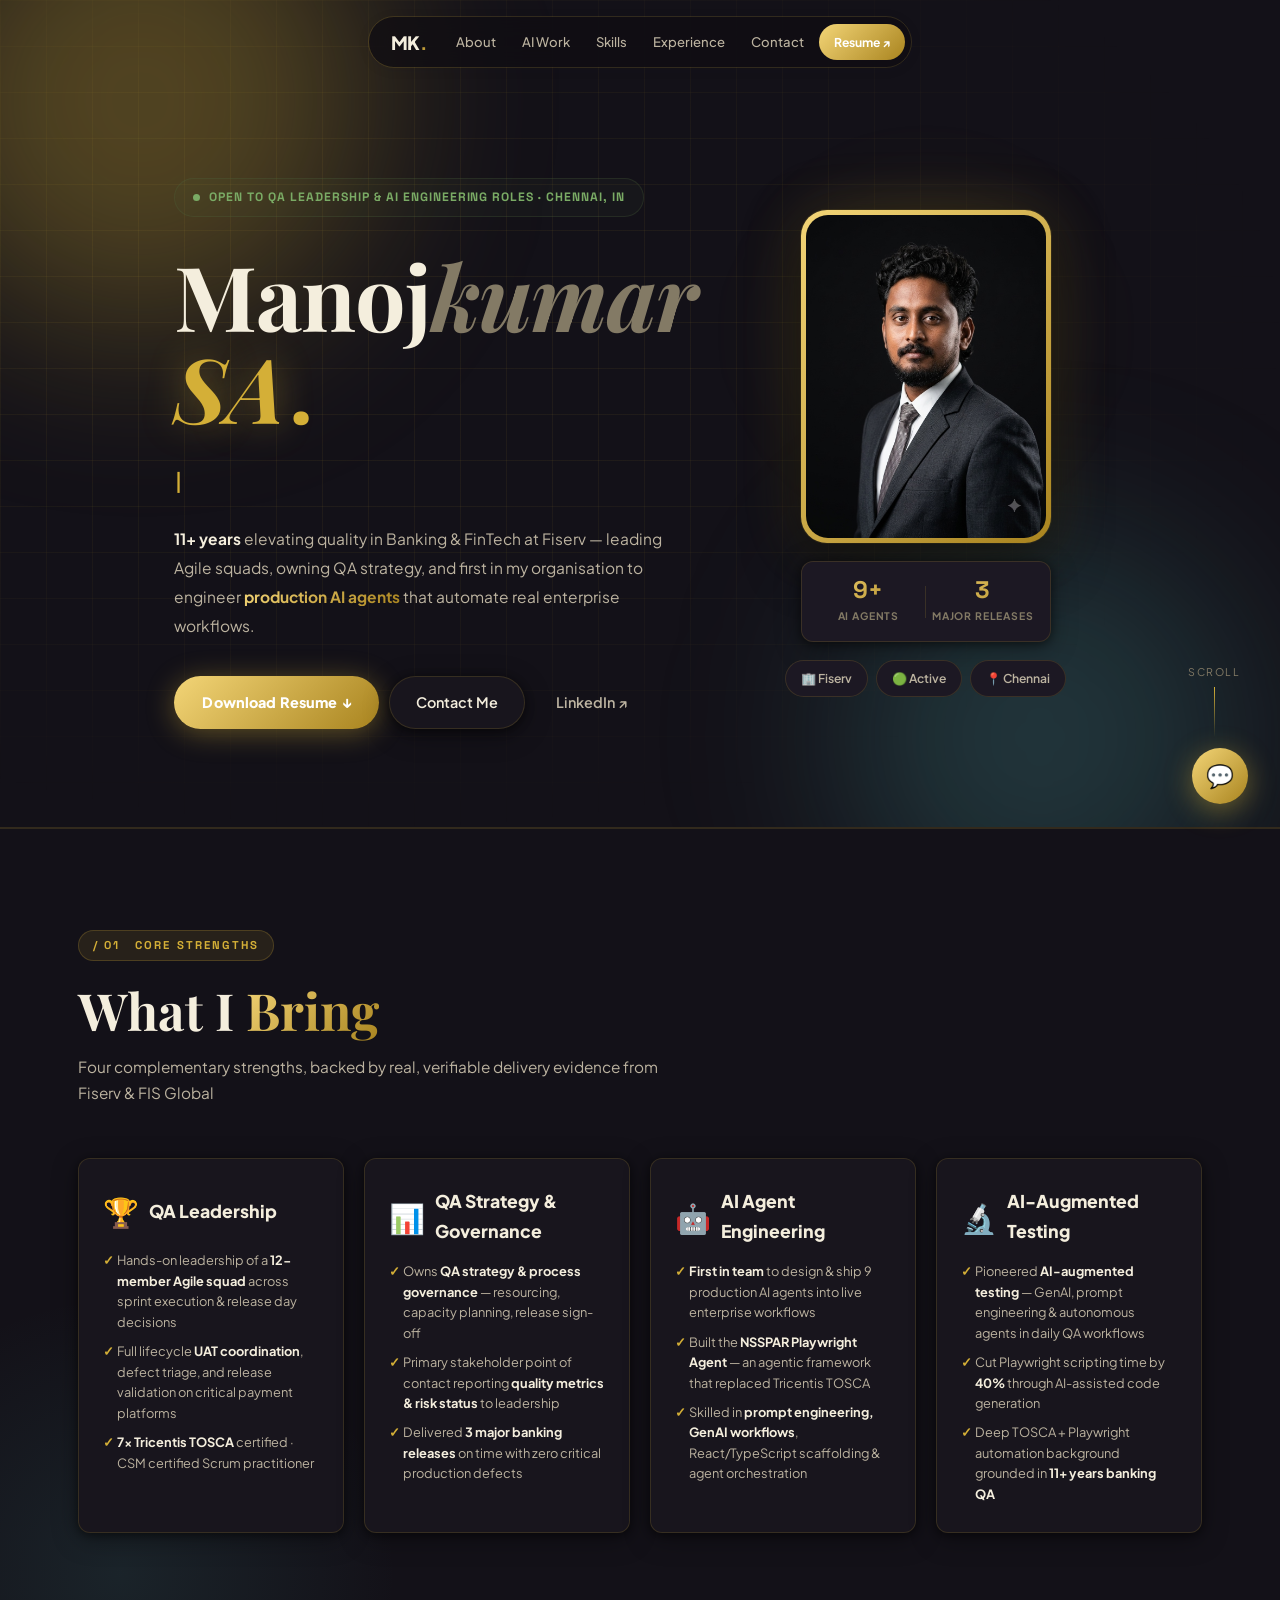
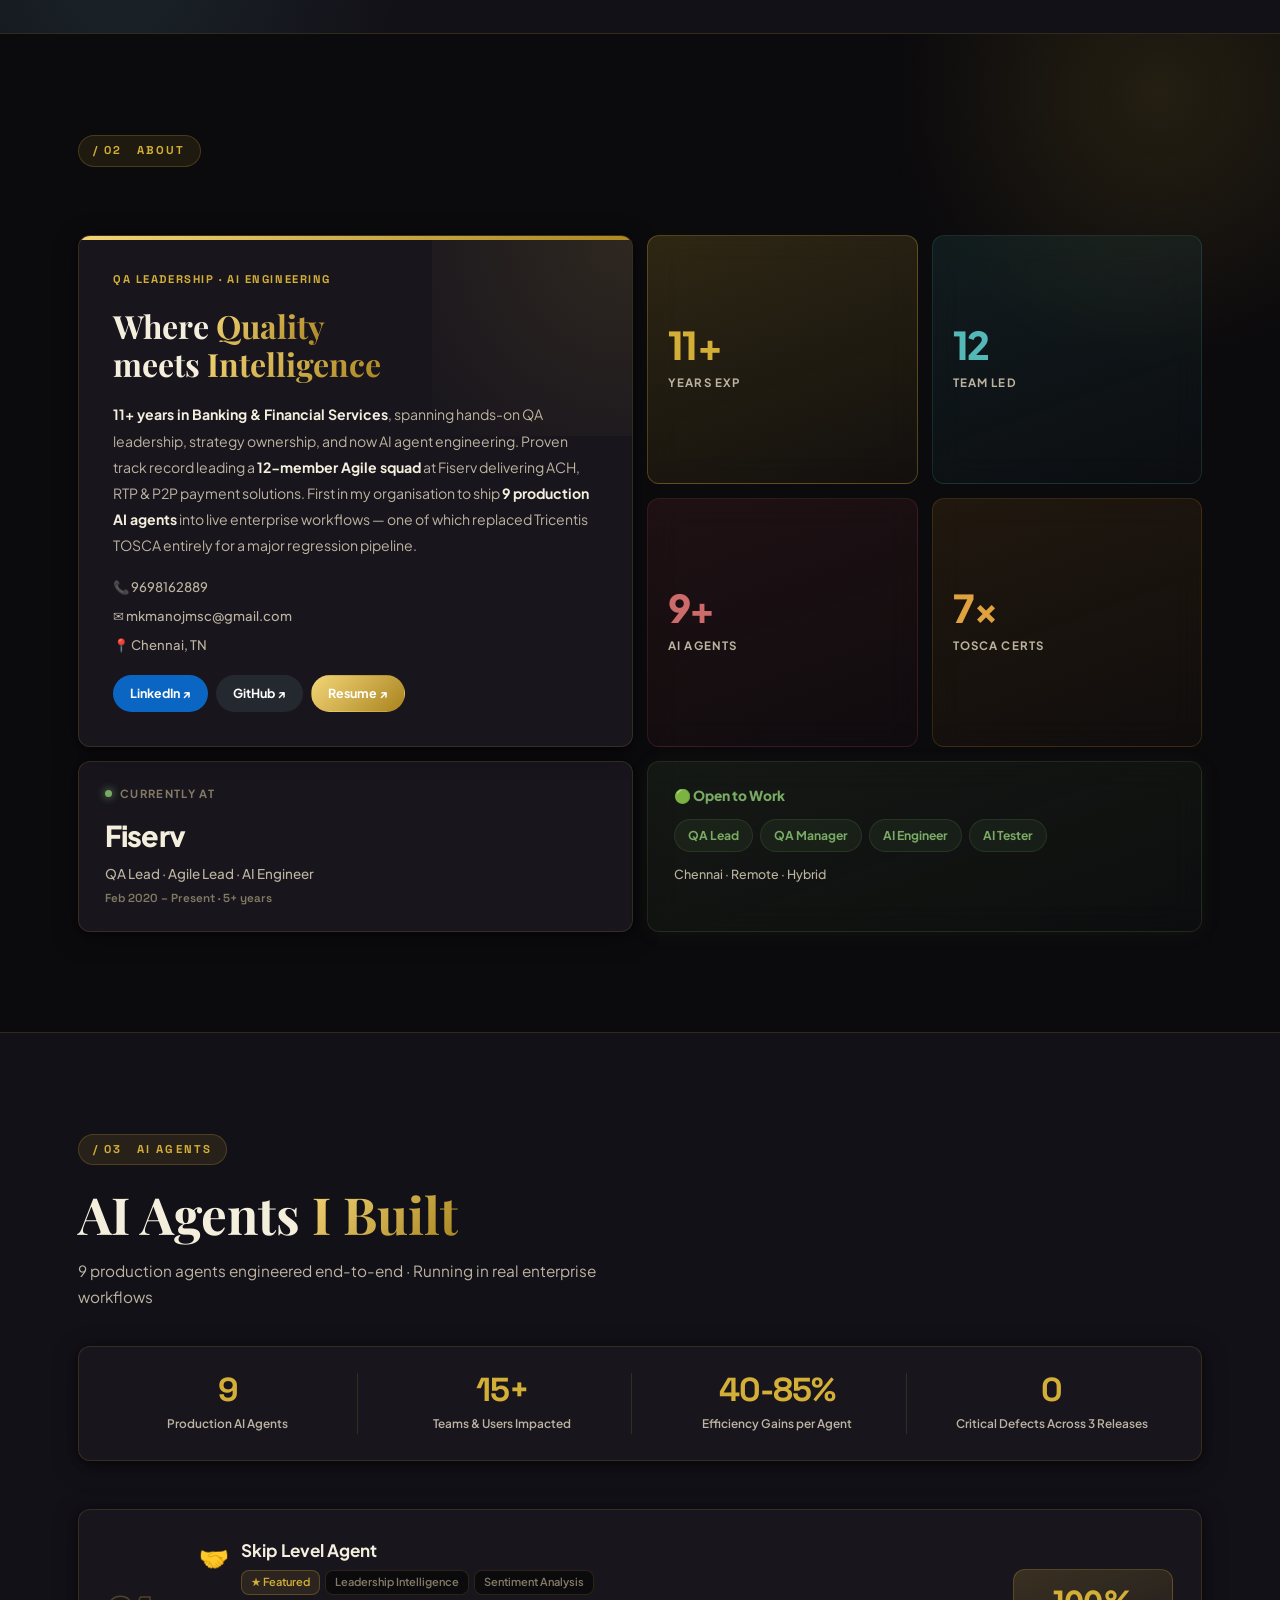
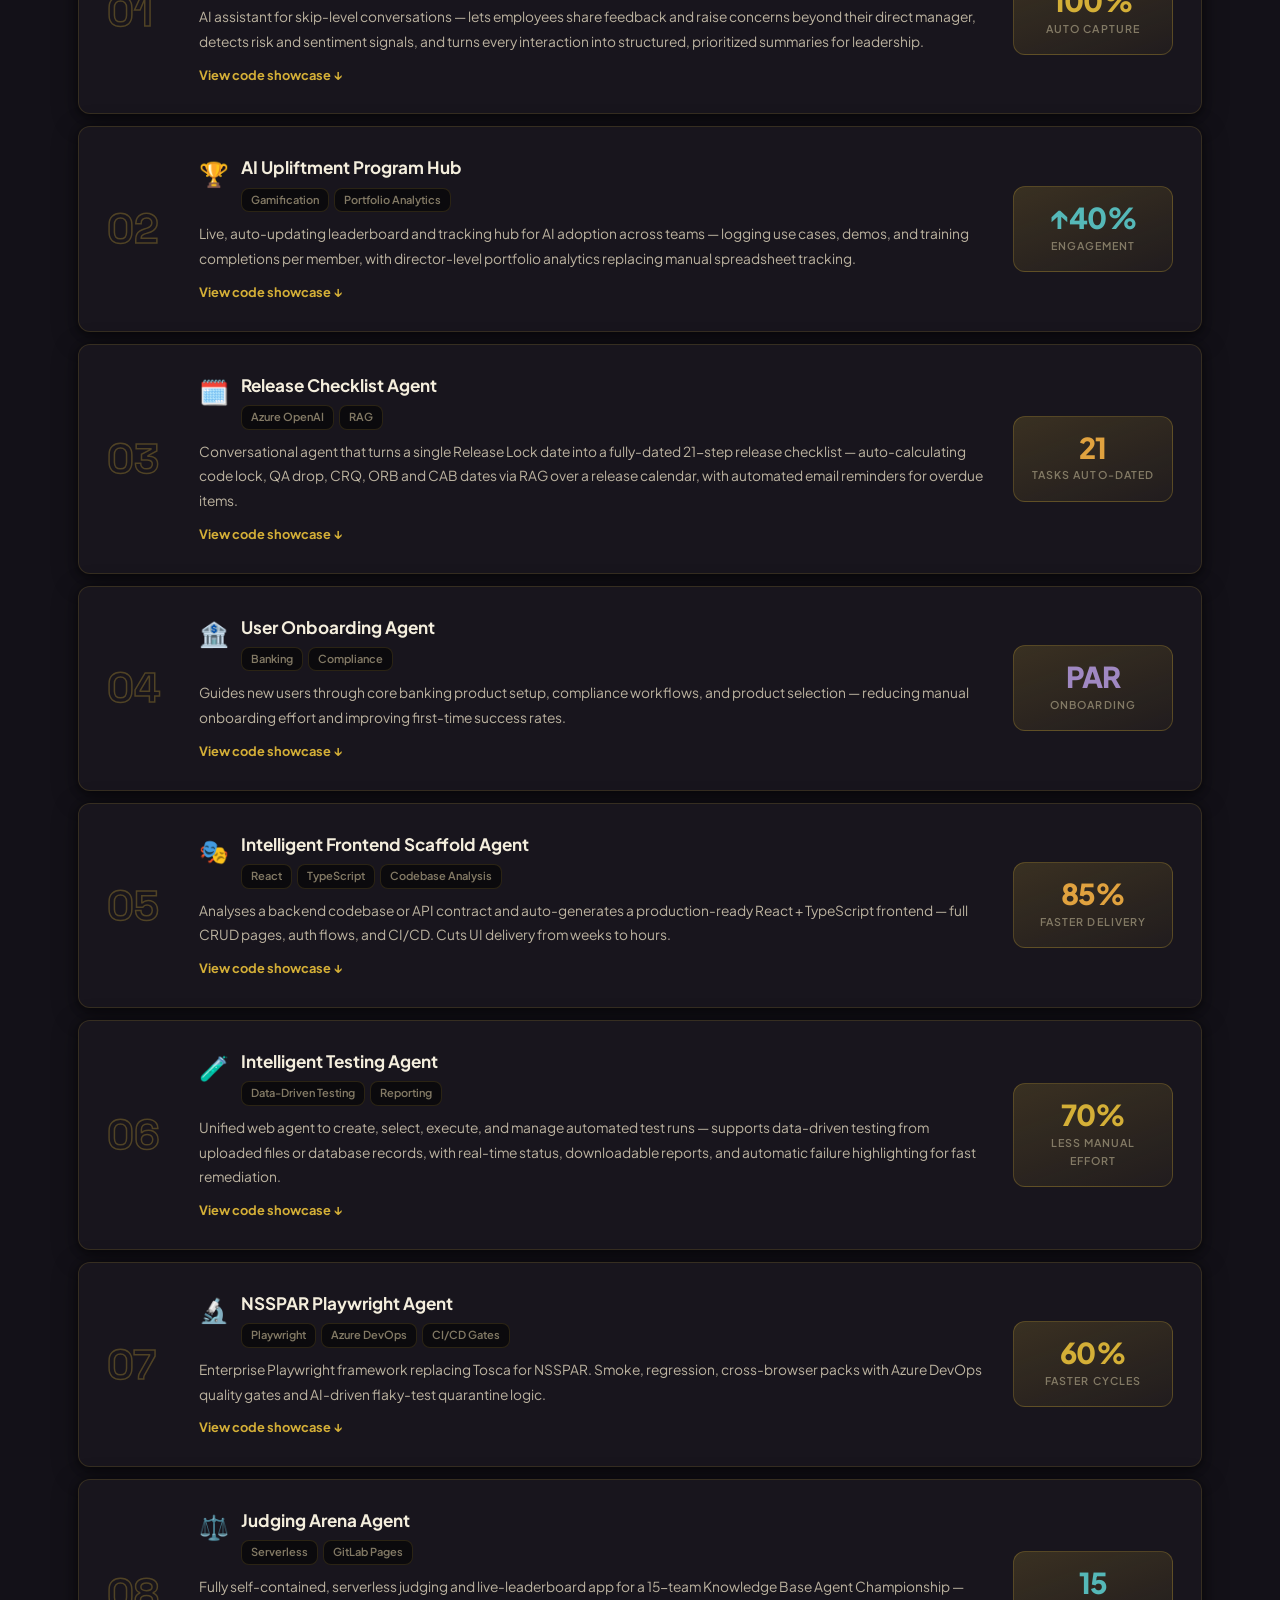
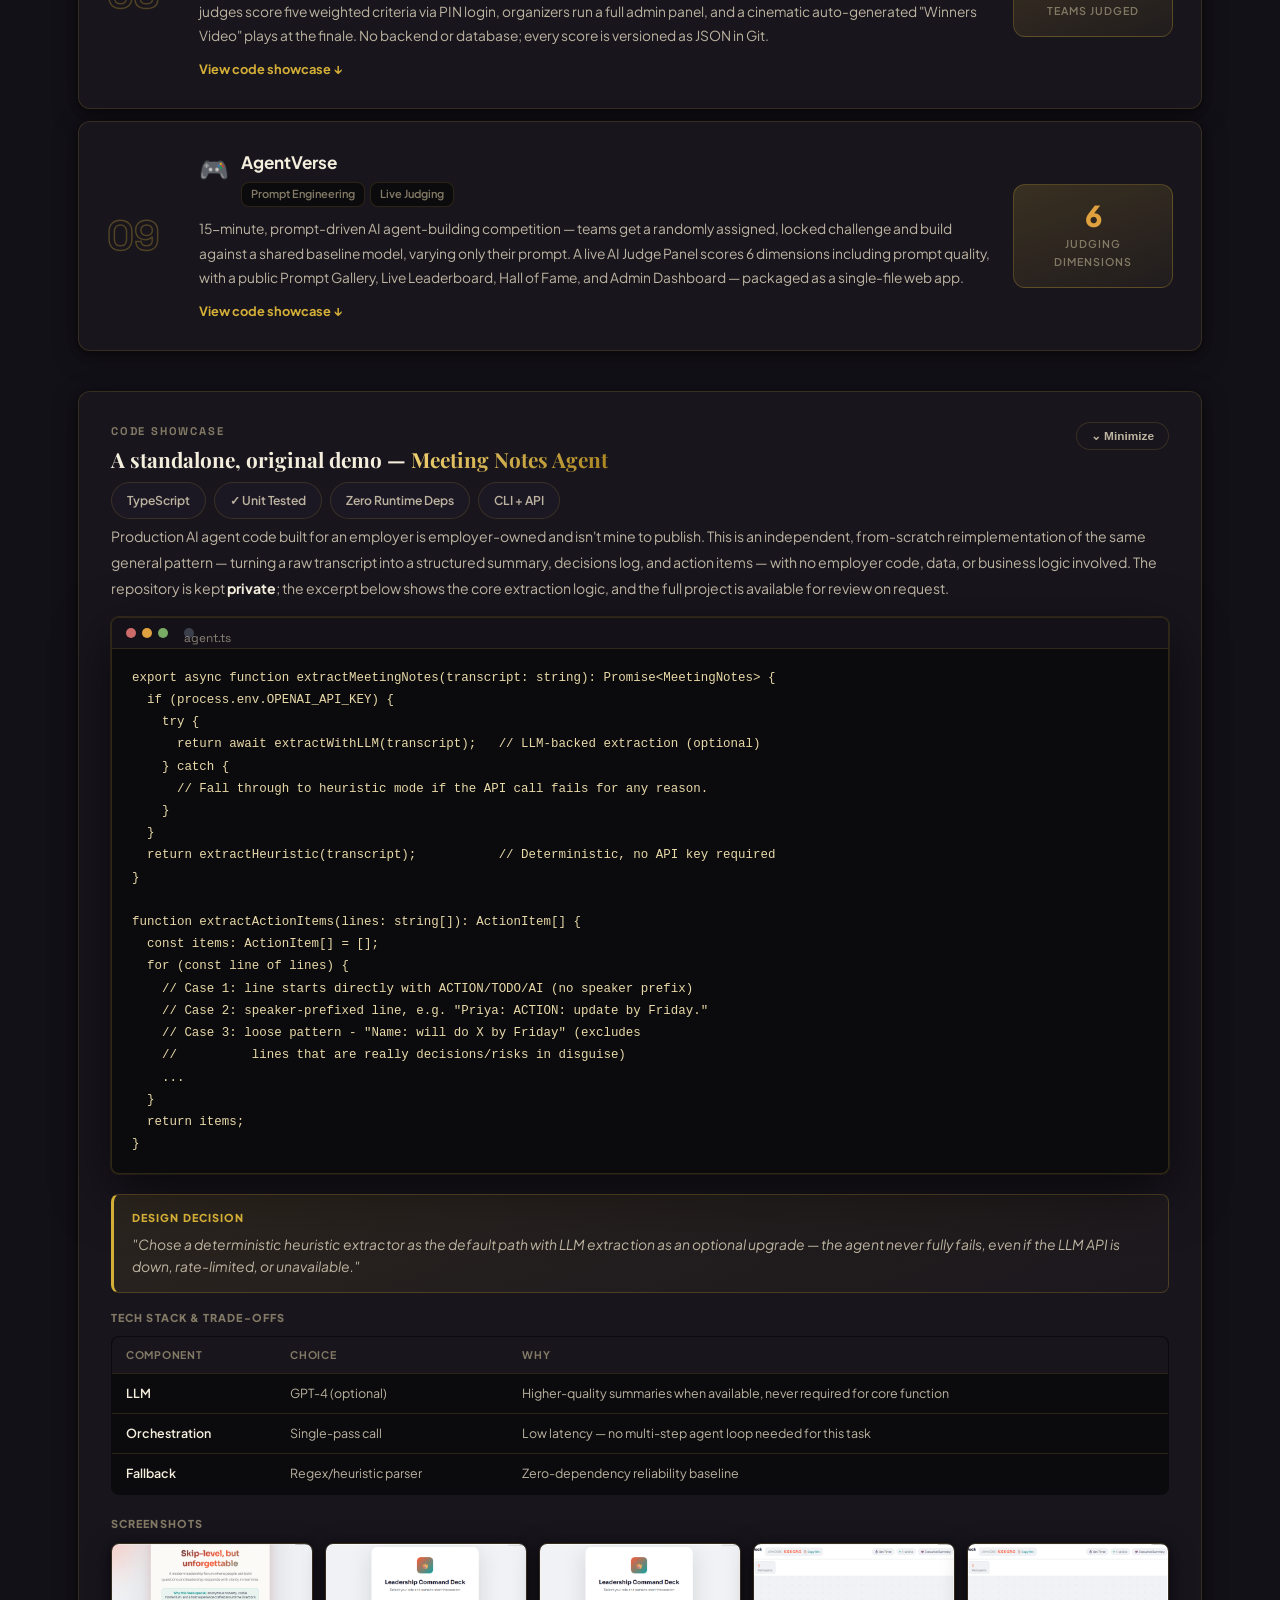
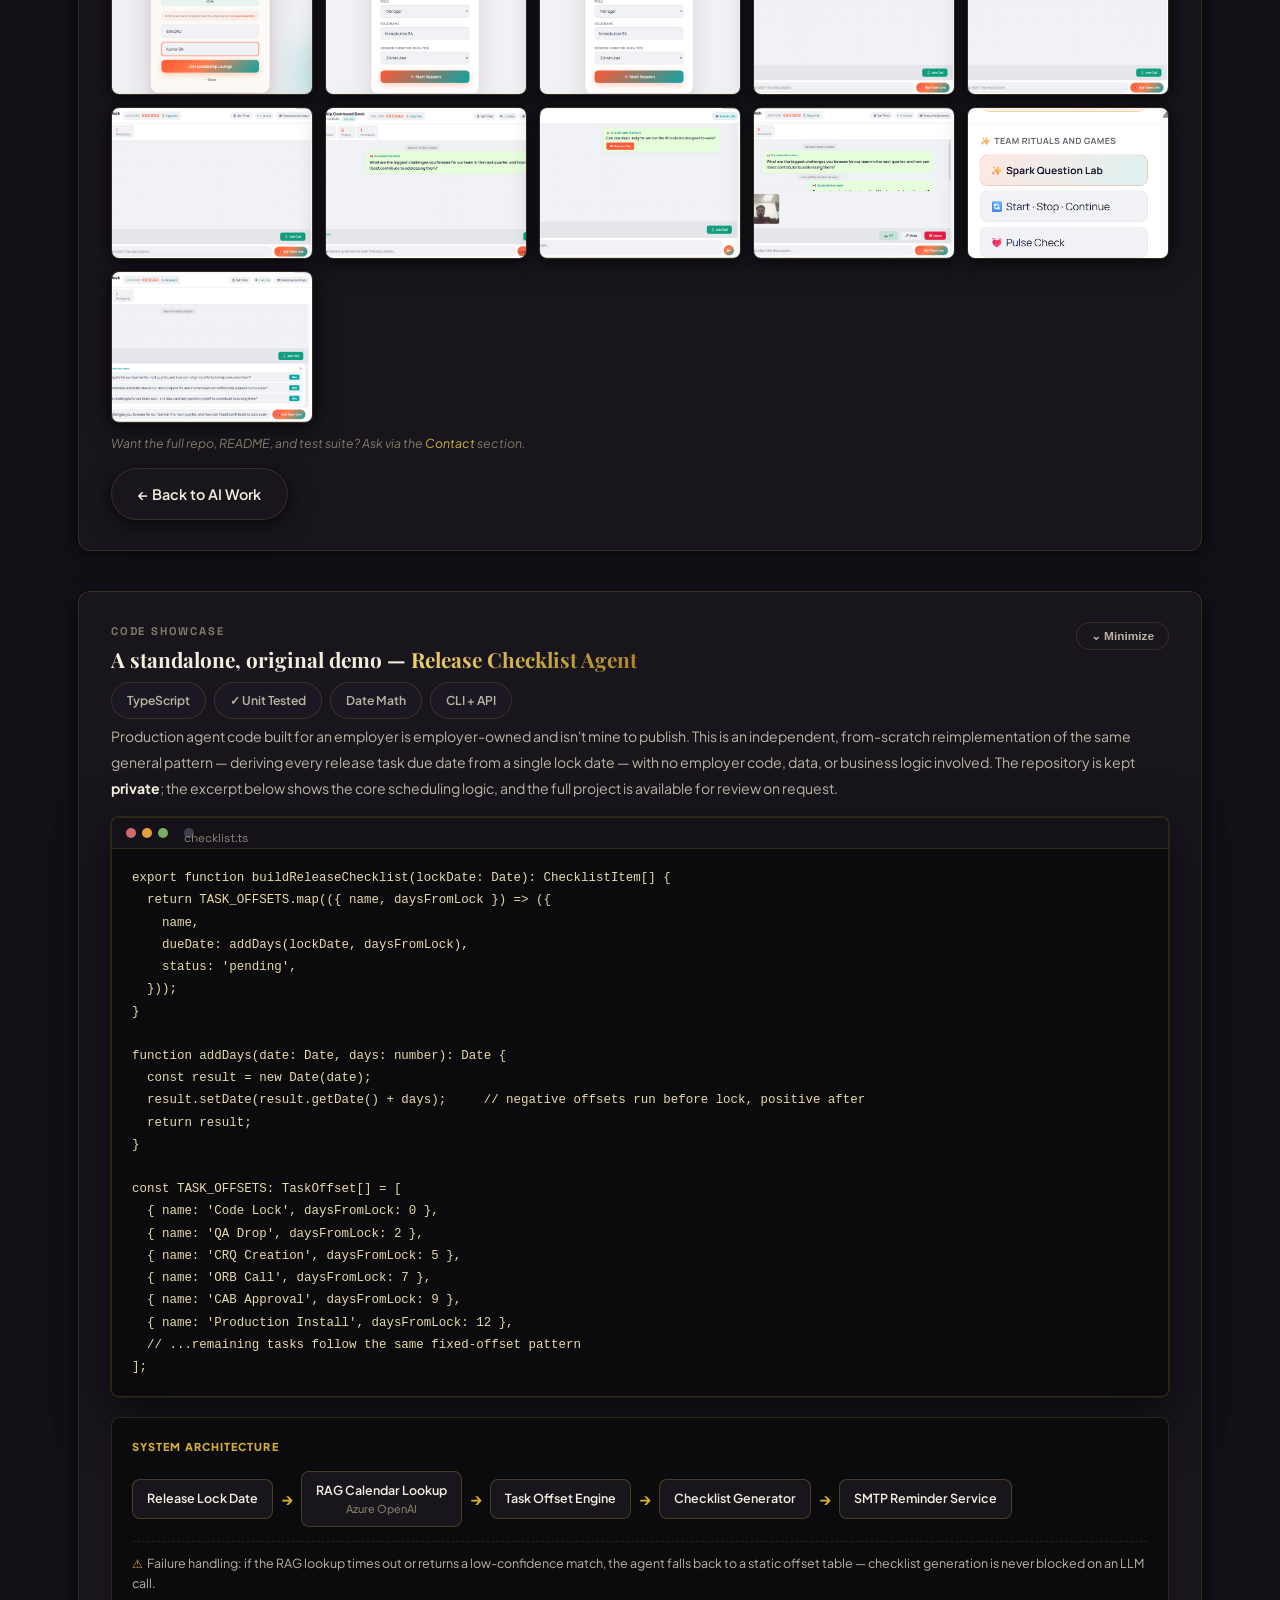
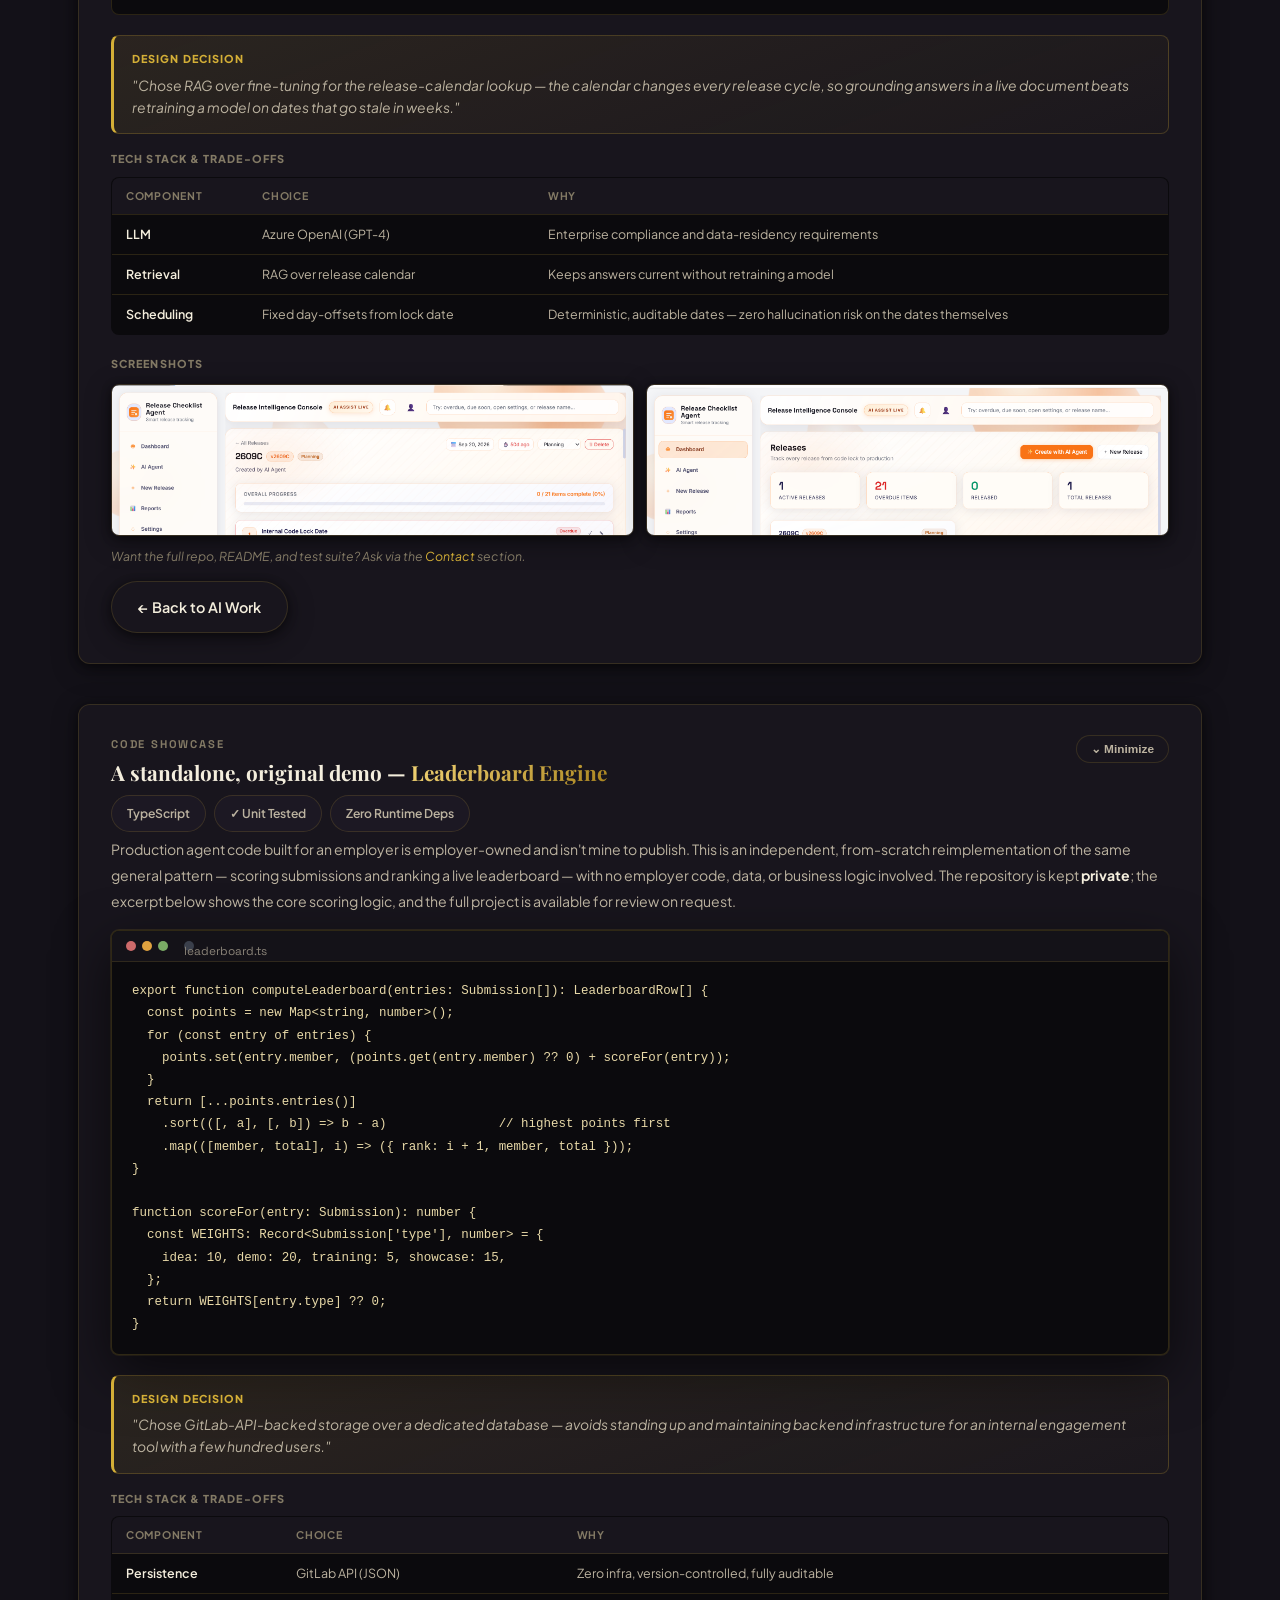
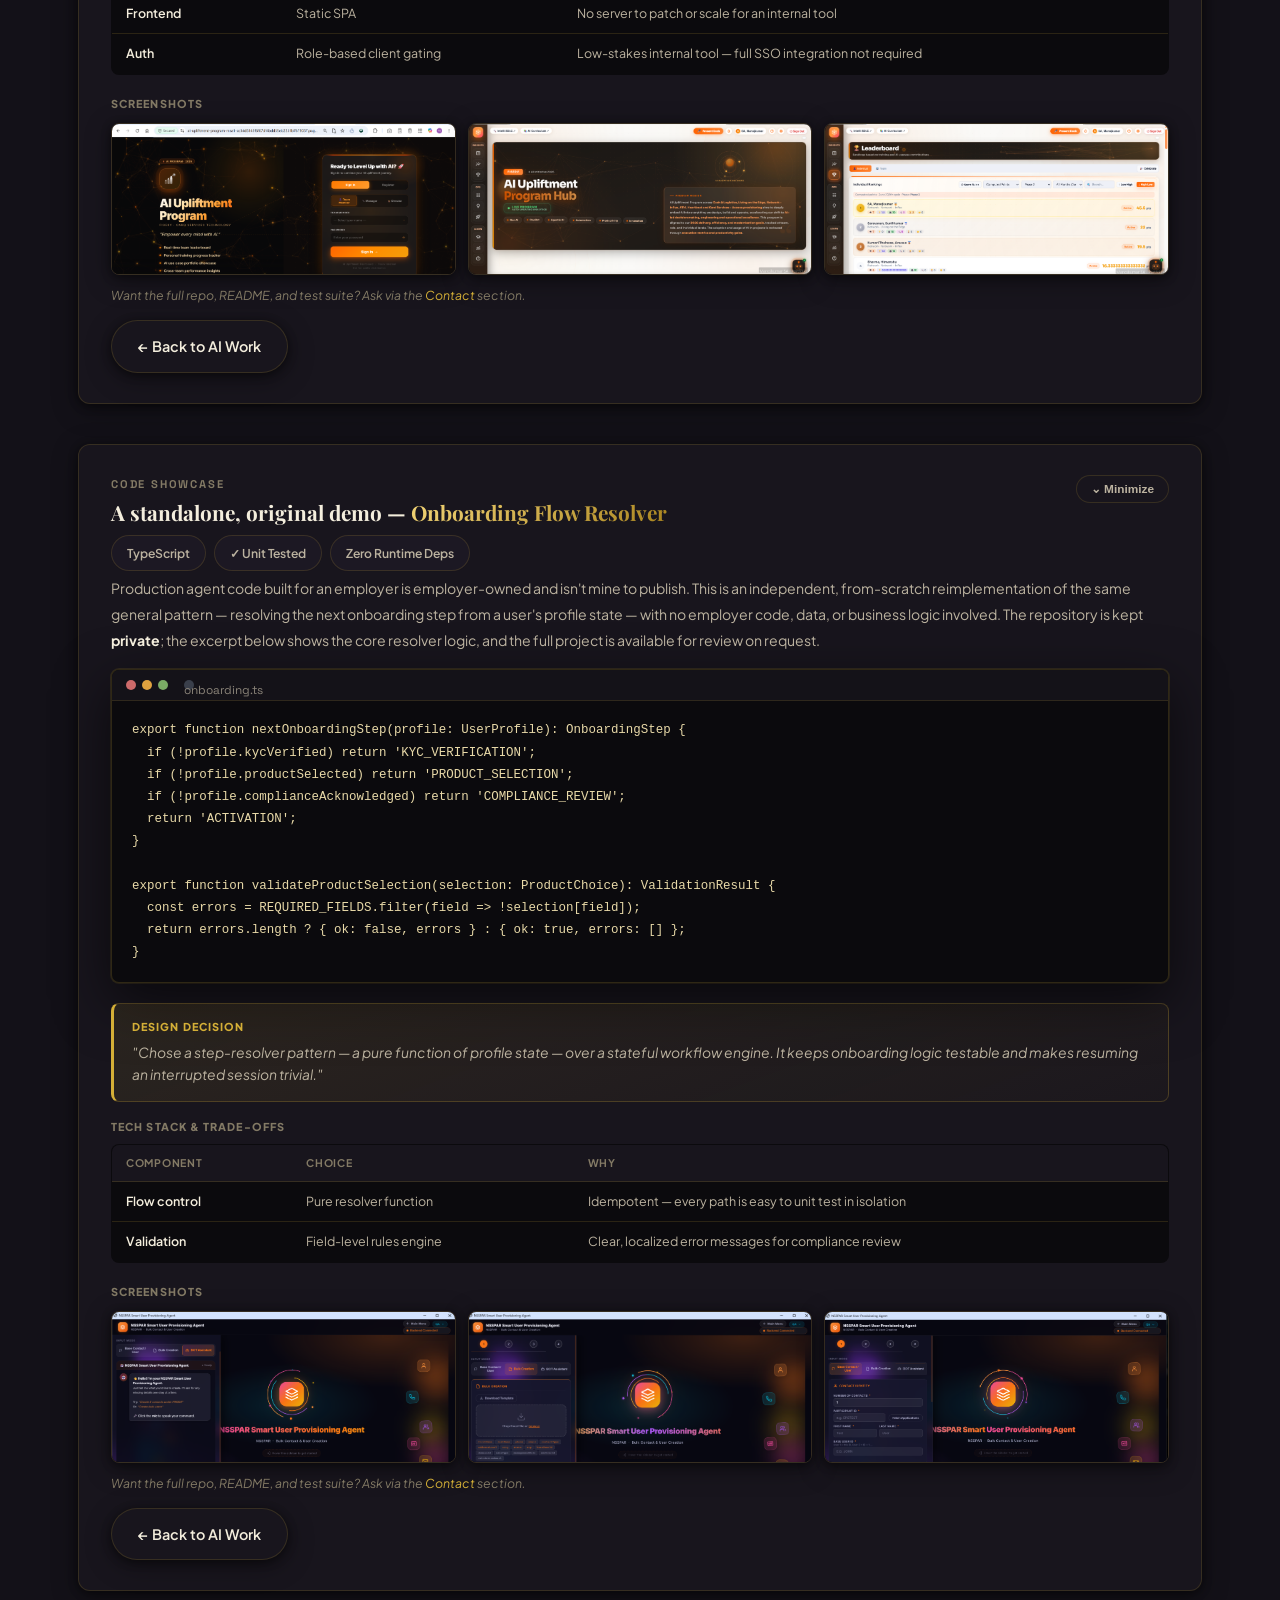
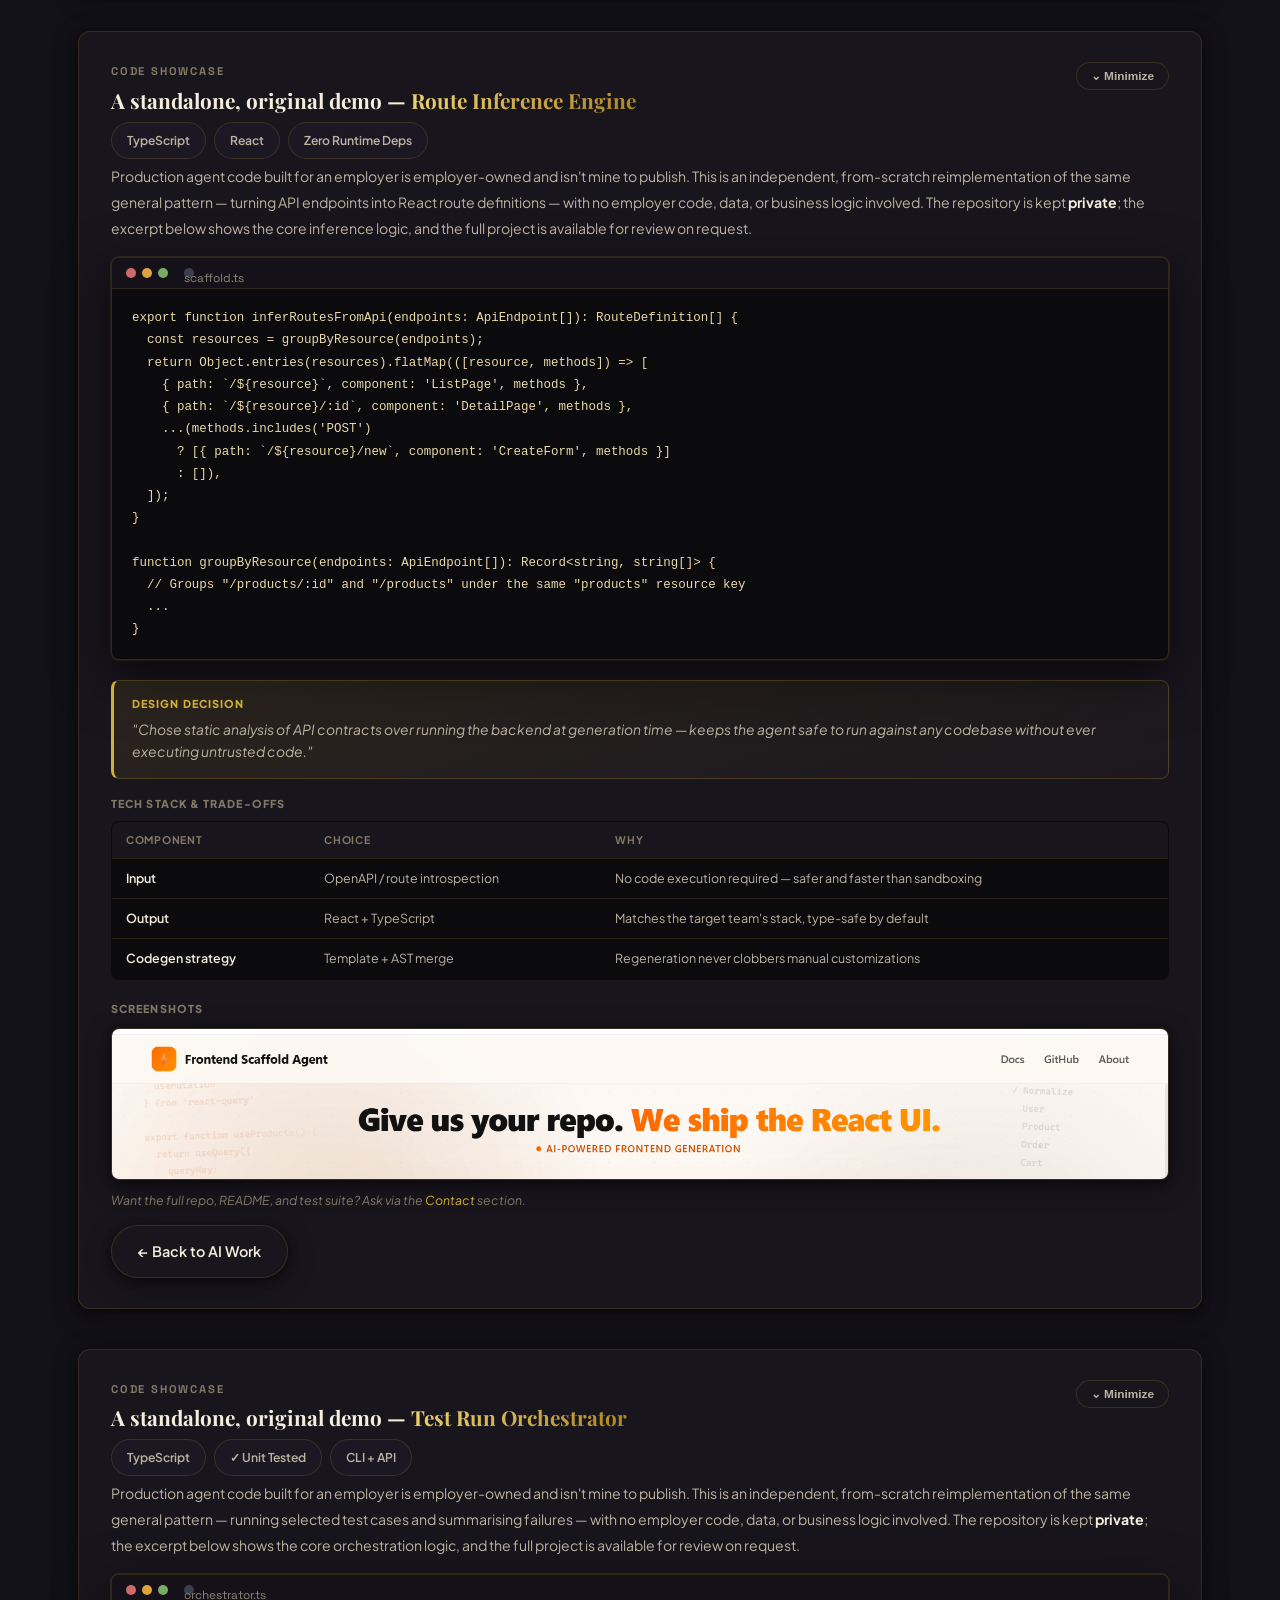
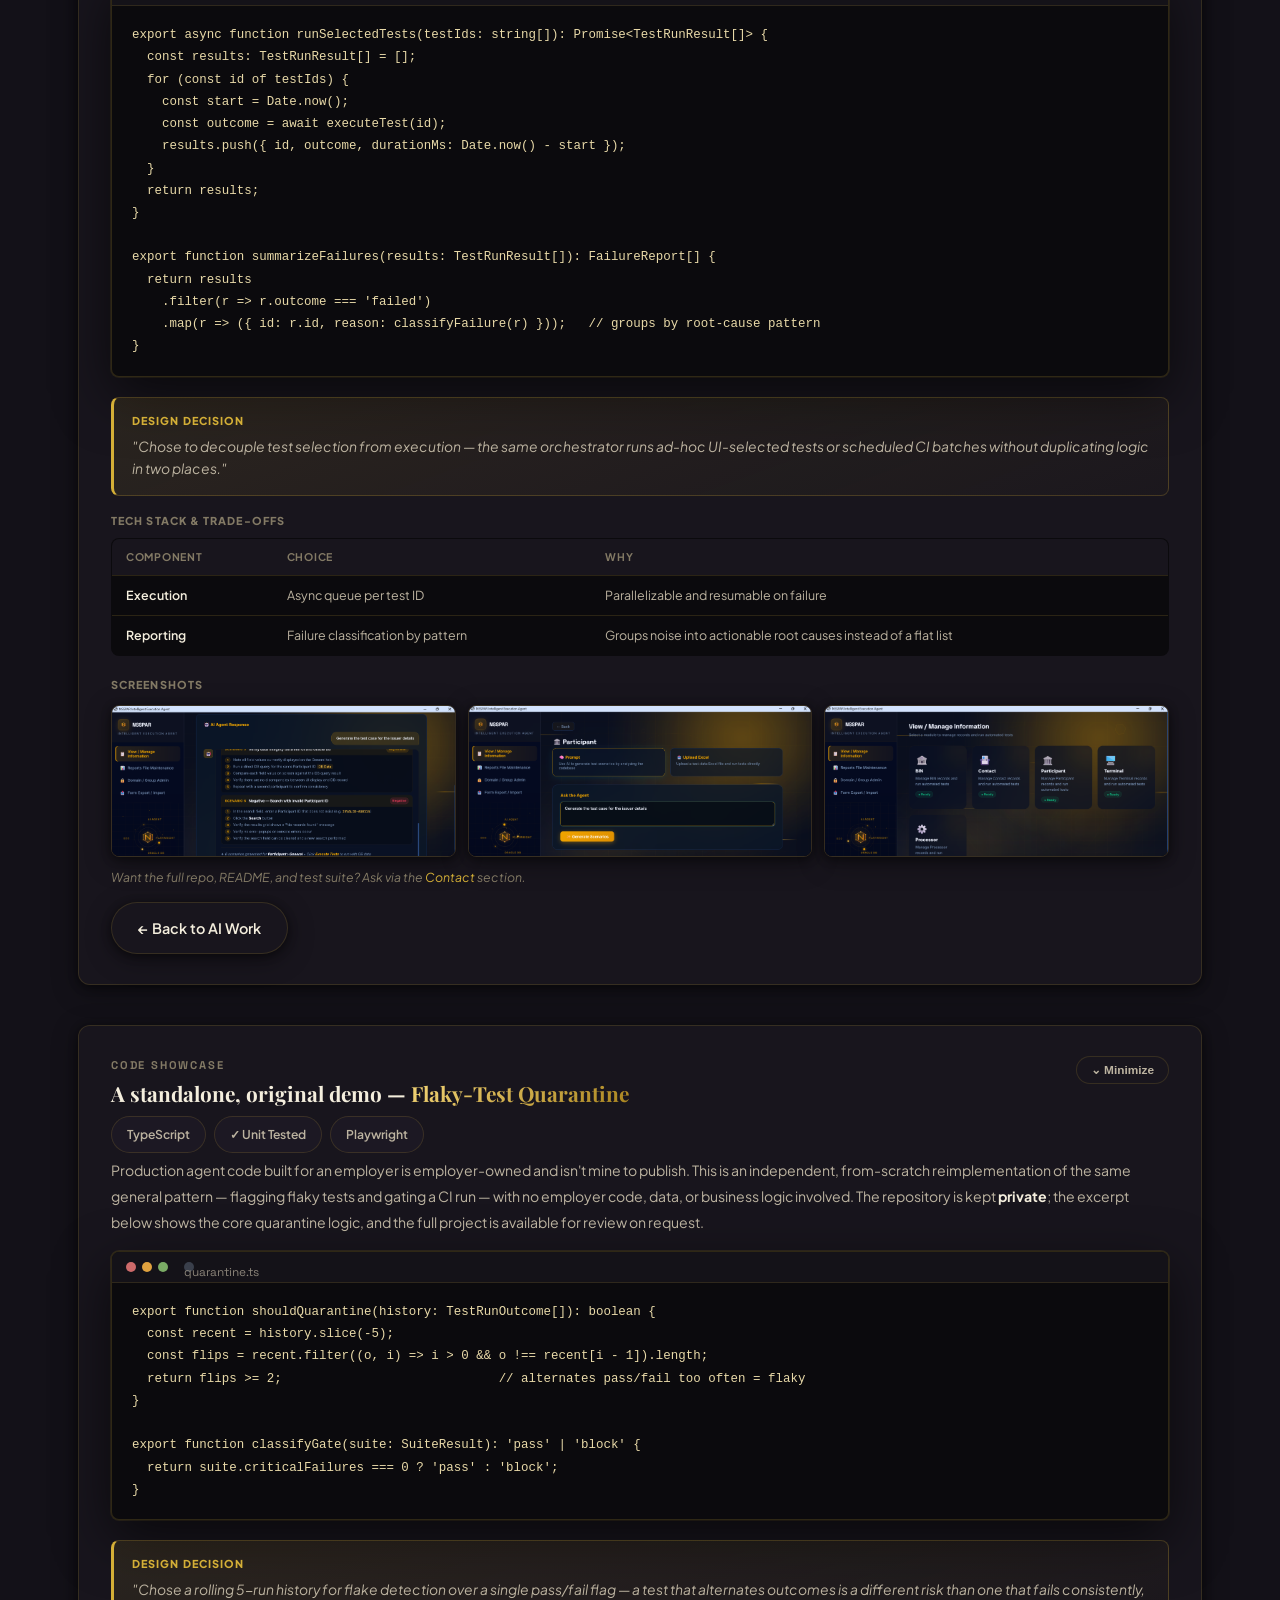
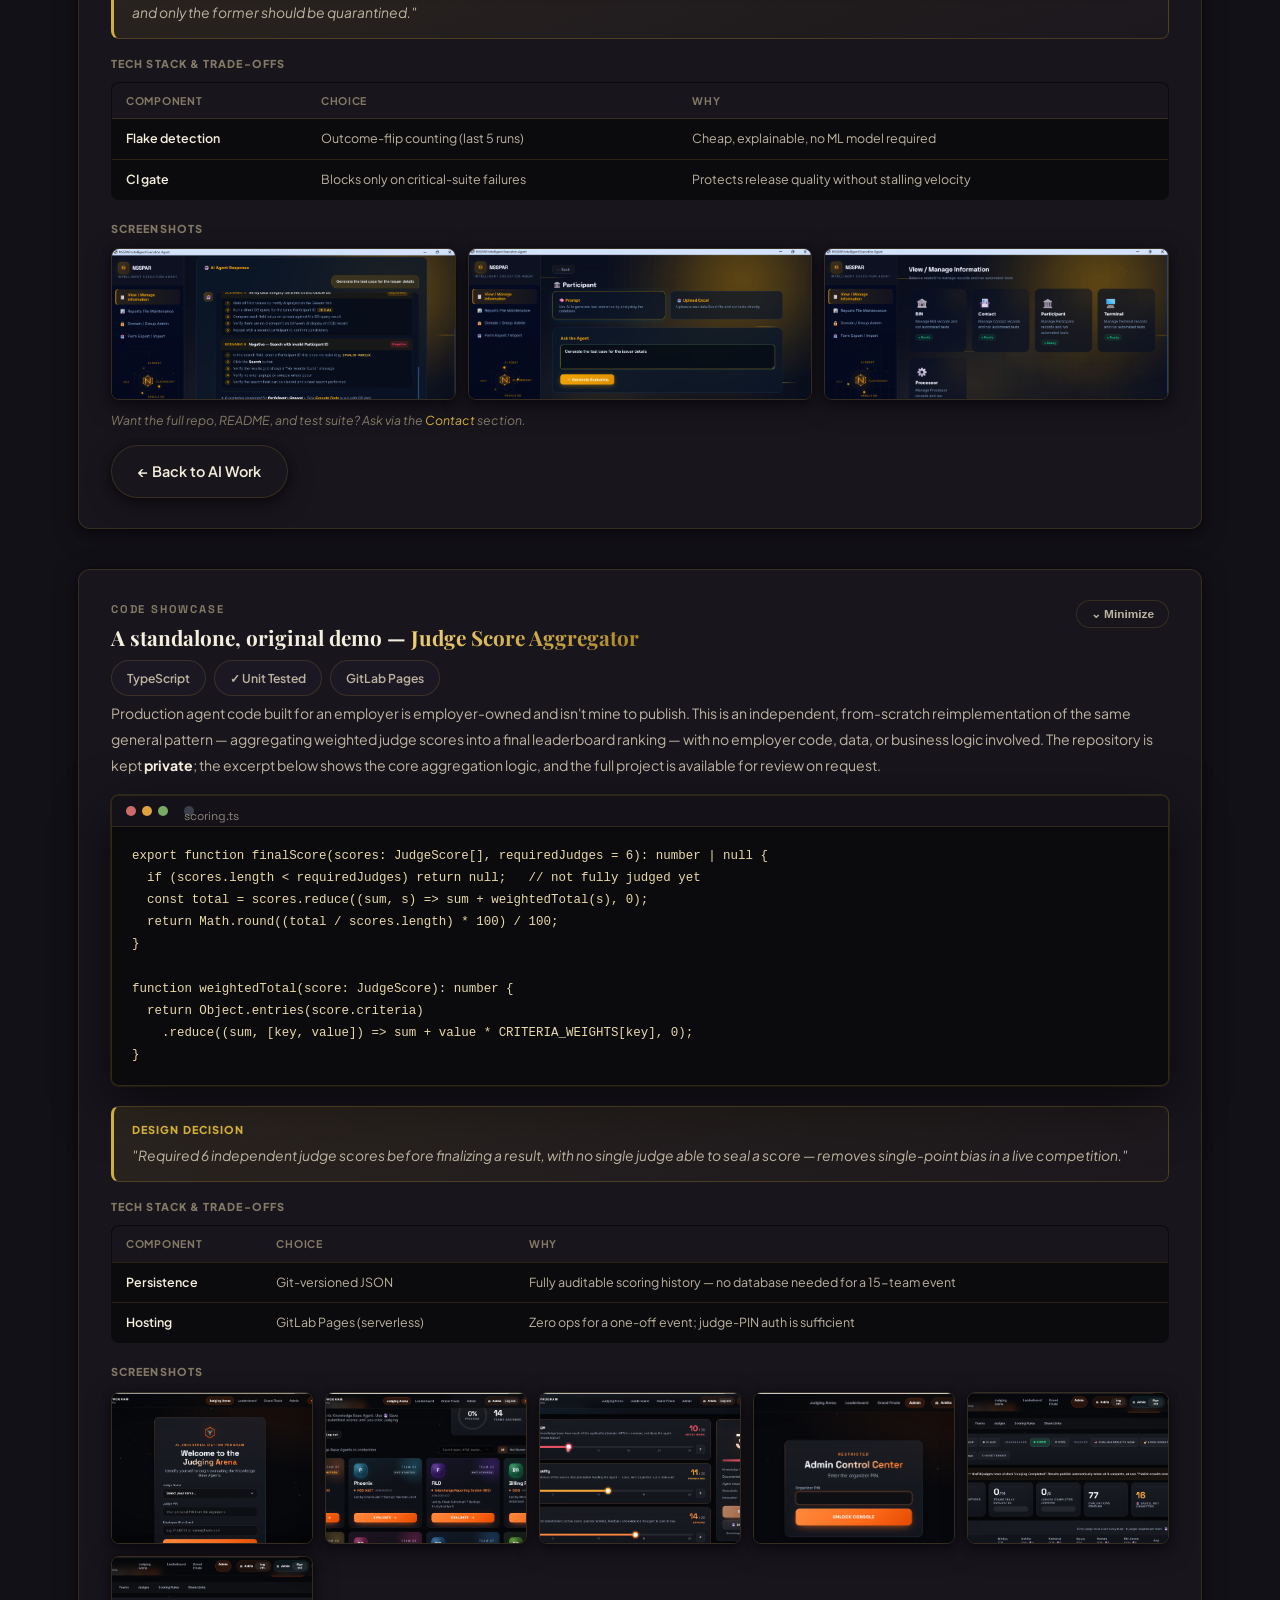
==== commit d4c923cc: "Add Impact at a Glance stat strip across all pages" ====
--- a/index.html
+++ b/index.html
@@ -210,6 +210,25 @@
     <h2 class="sec-h2">AI Agents <span class="text-grad">I Built</span></h2>
     <p class="sec-sub">9 production agents engineered end-to-end · Running in real enterprise workflows</p>
 
+    <div class="impact-strip reveal">
+      <div class="impact-item">
+        <span class="impact-n">9</span>
+        <span class="impact-l">Production AI Agents</span>
+      </div>
+      <div class="impact-item">
+        <span class="impact-n">15+</span>
+        <span class="impact-l">Teams &amp; Users Impacted</span>
+      </div>
+      <div class="impact-item">
+        <span class="impact-n">40-85%</span>
+        <span class="impact-l">Efficiency Gains per Agent</span>
+      </div>
+      <div class="impact-item">
+        <span class="impact-n">0</span>
+        <span class="impact-l">Critical Defects Across 3 Releases</span>
+      </div>
+    </div>
+
     <div class="agents-list">
 
       <div class="agent-card reveal">
--- a/style.css
+++ b/style.css
@@ -433,6 +433,19 @@
 .bo-loc { font-size: .78rem; color: var(--text2); font-weight: 500; }
 
 /* --- AI AGENTS ----------------------------------------------- */
+.impact-strip {
+  display: grid; grid-template-columns: repeat(4, 1fr); gap: 16px;
+  margin-top: 36px; background: var(--card); border: 1px solid var(--border);
+  border-radius: var(--r); padding: 26px 20px; box-shadow: var(--shadow);
+}
+.impact-item { text-align: center; padding: 0 10px; border-right: 1px solid var(--border); }
+.impact-item:last-child { border-right: none; }
+.impact-n {
+  display: block; font-family: 'Space Grotesk', sans-serif; font-weight: 800;
+  font-size: clamp(1.7rem, 2.6vw, 2.3rem); letter-spacing: -.03em; color: var(--primary); line-height: 1;
+}
+.impact-l { display: block; font-size: .74rem; color: var(--text2); font-weight: 600; margin-top: 8px; }
+
 .agents-list { display: flex; flex-direction: column; gap: 12px; margin-top: 48px; }
 .agent-card {
   display: grid; grid-template-columns: 72px 1fr 160px;
@@ -1095,6 +1108,7 @@
   .role-grid { grid-template-columns: 1fr 1fr; }
   .elig-grid { grid-template-columns: 1fr 1fr; }
   .eval-grid { grid-template-columns: 1fr 1fr; }
+  .impact-strip { grid-template-columns: 1fr 1fr; }
 }
 @media (max-width: 768px) {
   .vp-grid { grid-template-columns: 1fr; }
@@ -1102,6 +1116,10 @@
   .role-grid { grid-template-columns: 1fr; }
   .elig-grid { grid-template-columns: 1fr; }
   .eval-grid { grid-template-columns: 1fr; }
+  .impact-strip { grid-template-columns: 1fr 1fr; }
+  .impact-item:nth-child(2) { border-right: none; }
+  .impact-item { border-bottom: 1px solid var(--border); padding-bottom: 14px; }
+  .impact-item:nth-last-child(-n+2) { border-bottom: none; padding-bottom: 0; }
   .cs-flow { flex-direction: column; align-items: stretch; }
   .cs-arrow { transform: rotate(90deg); align-self: center; }
   .grand-banner { flex-direction: column; align-items: flex-start; text-align: left; }
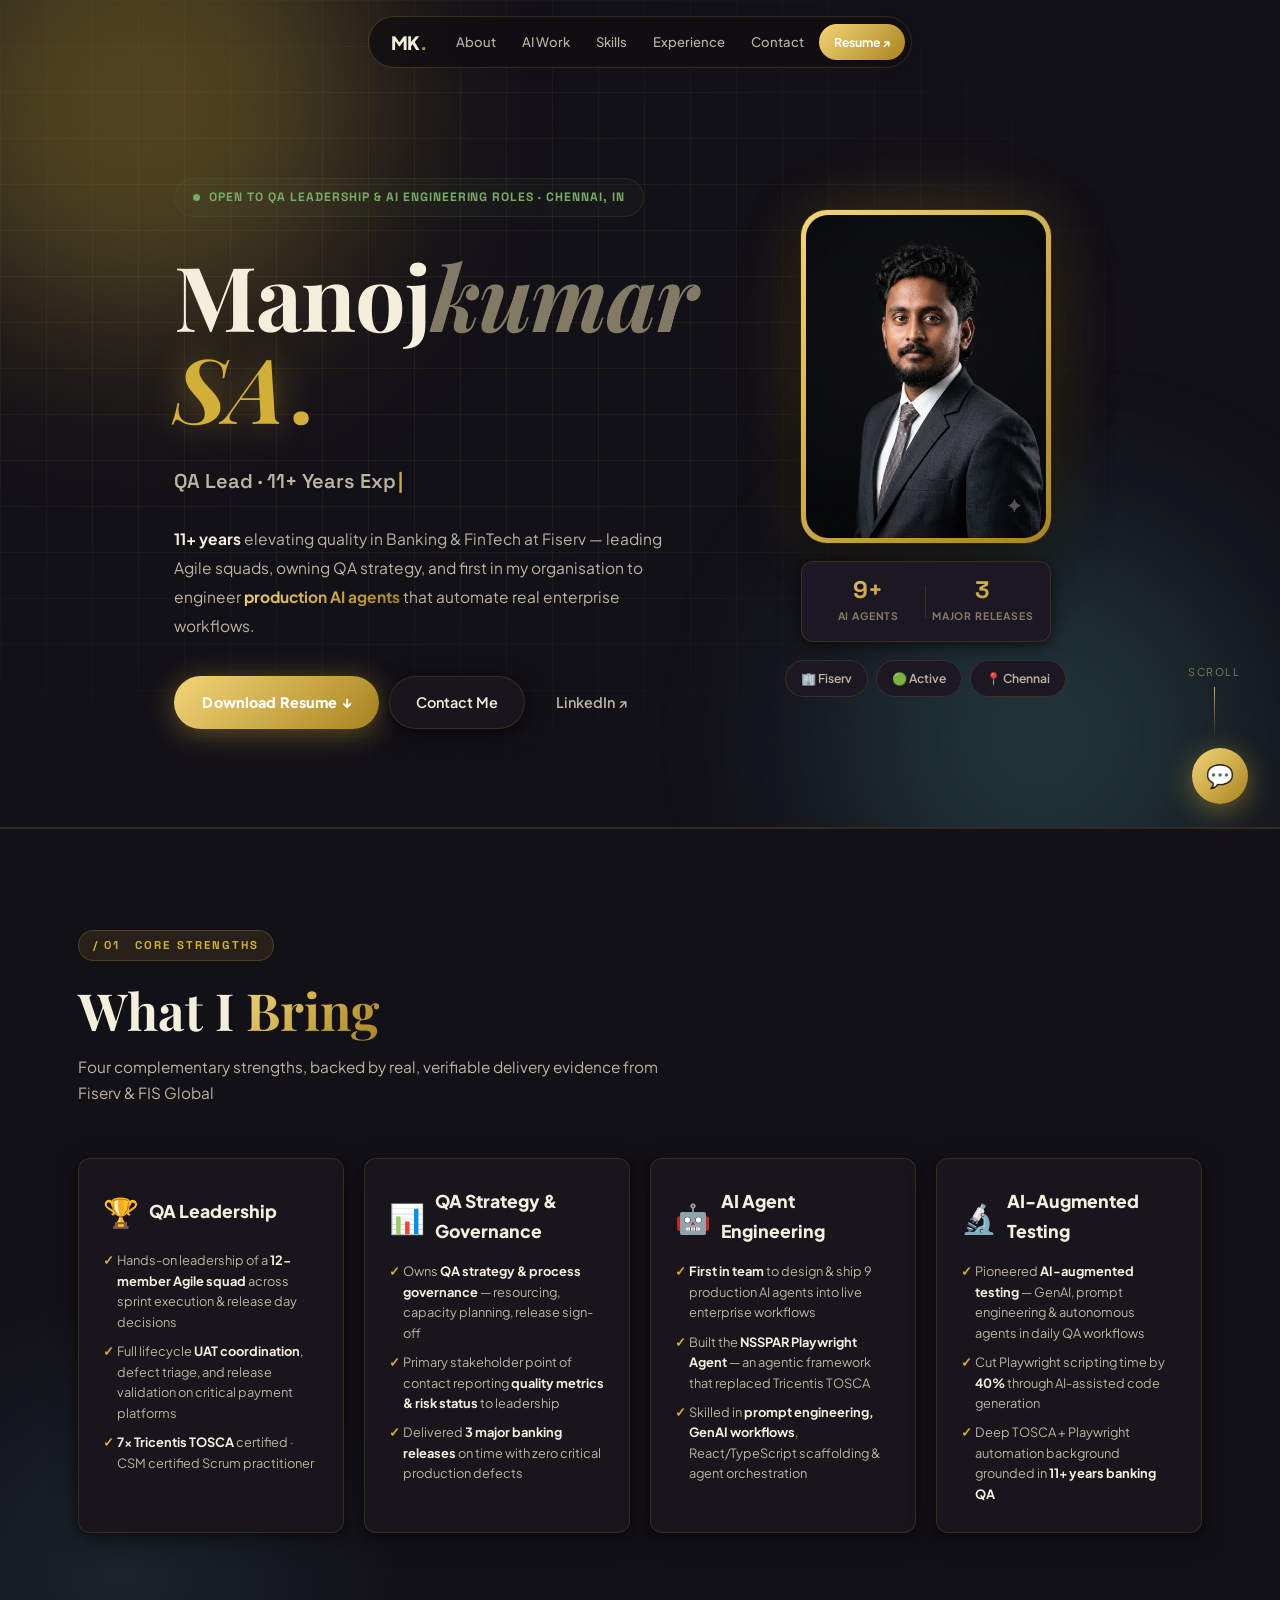
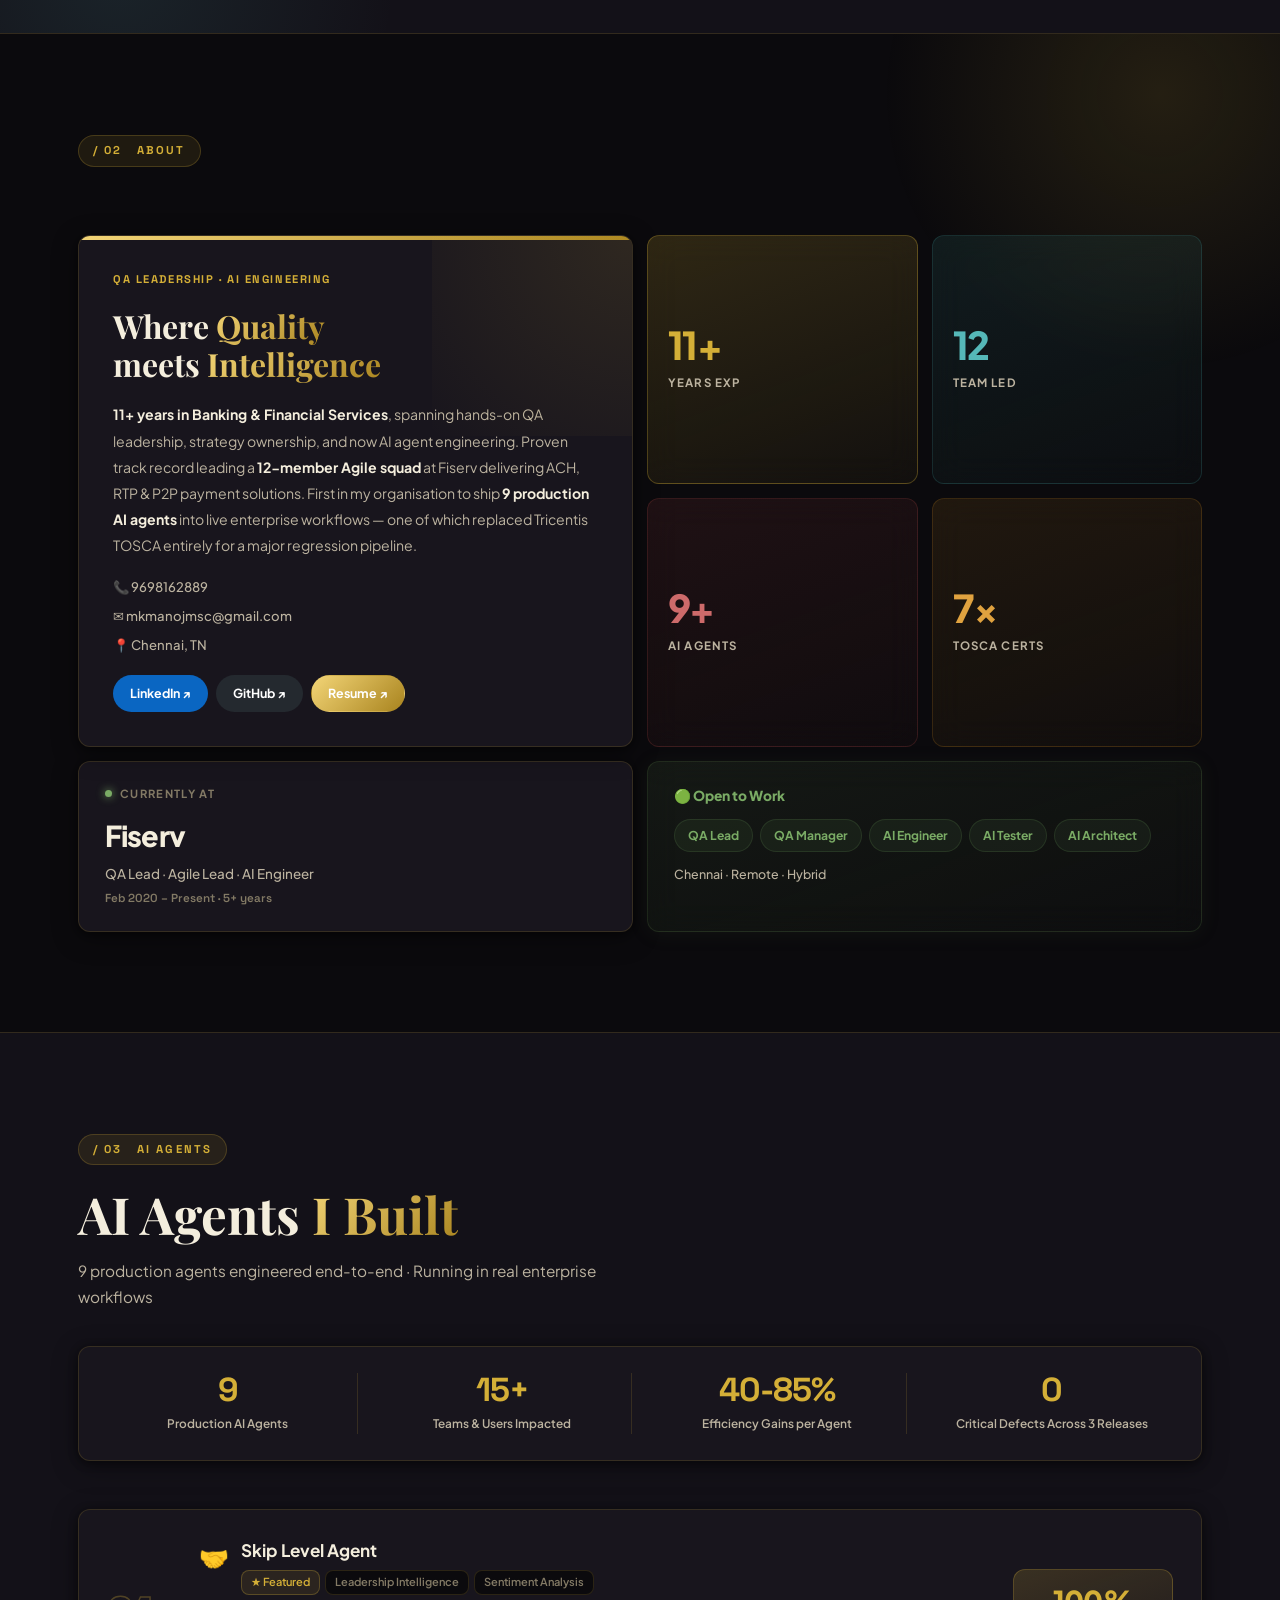
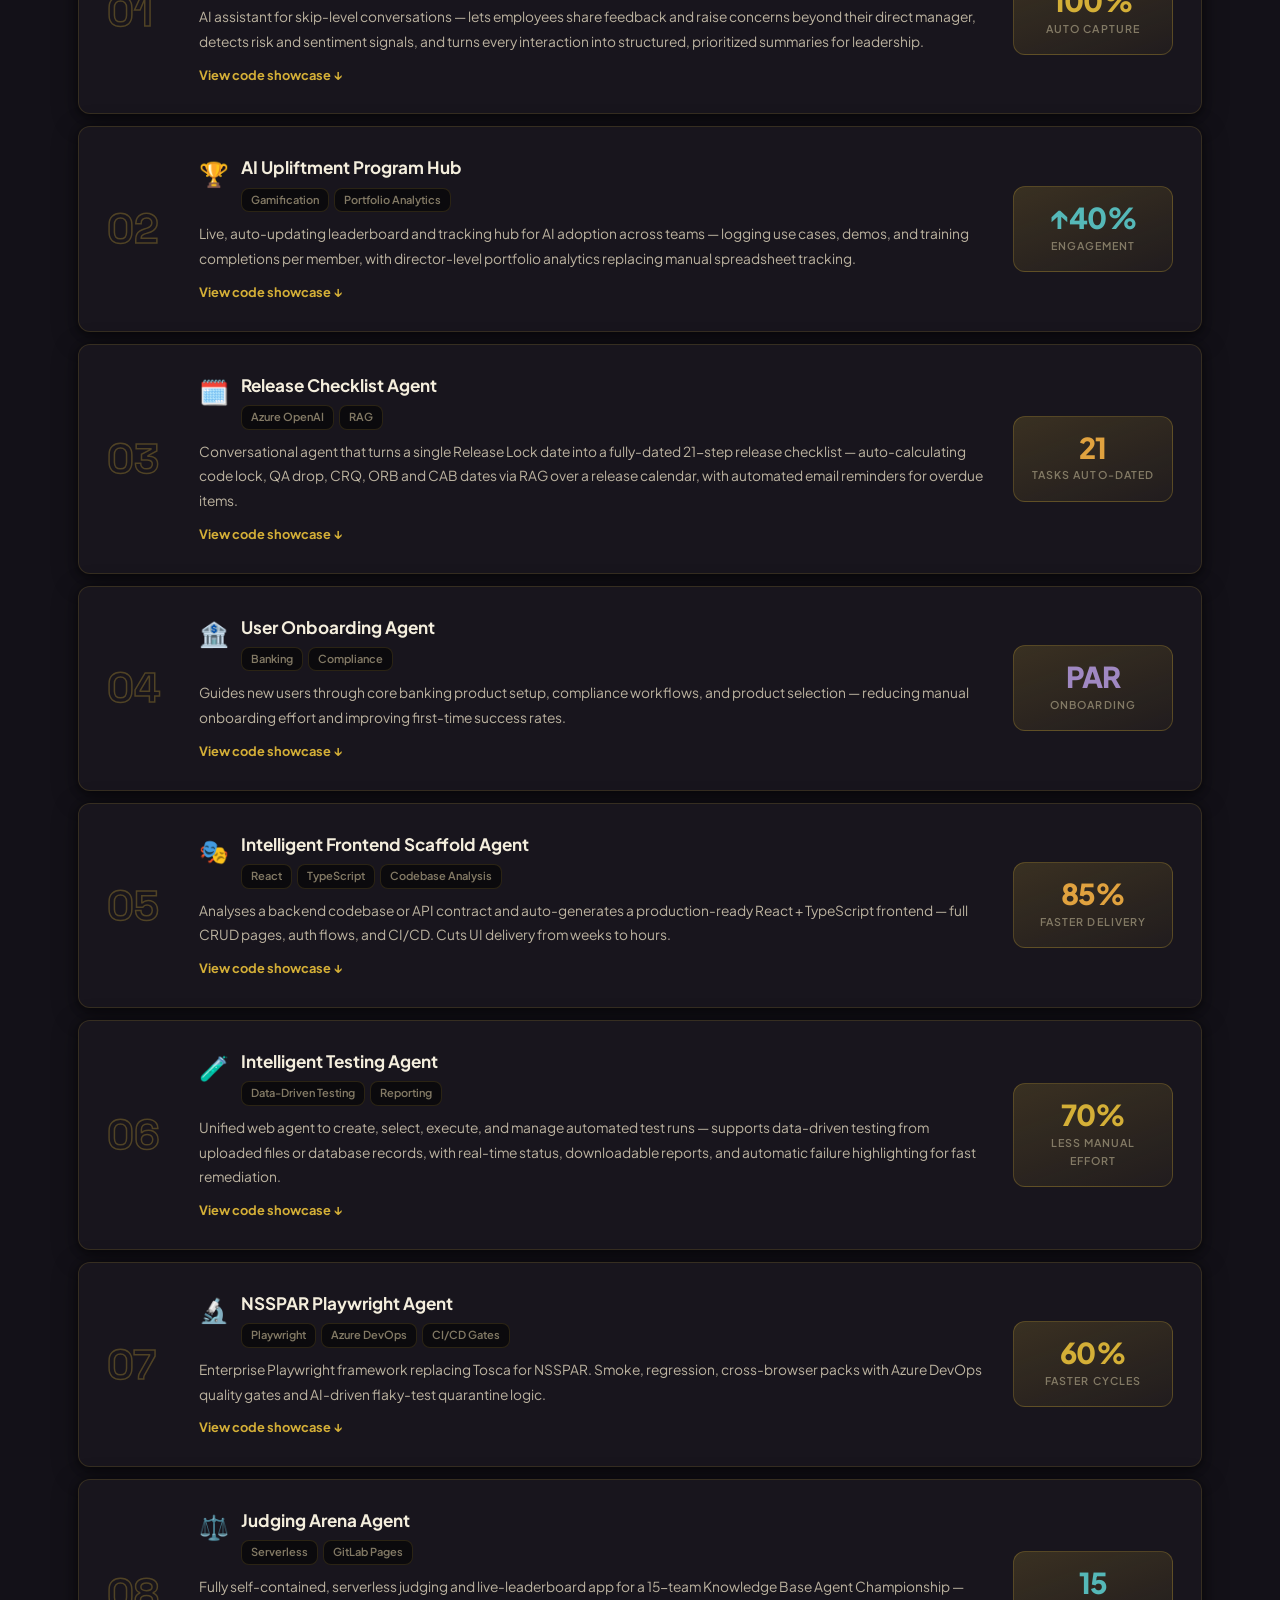
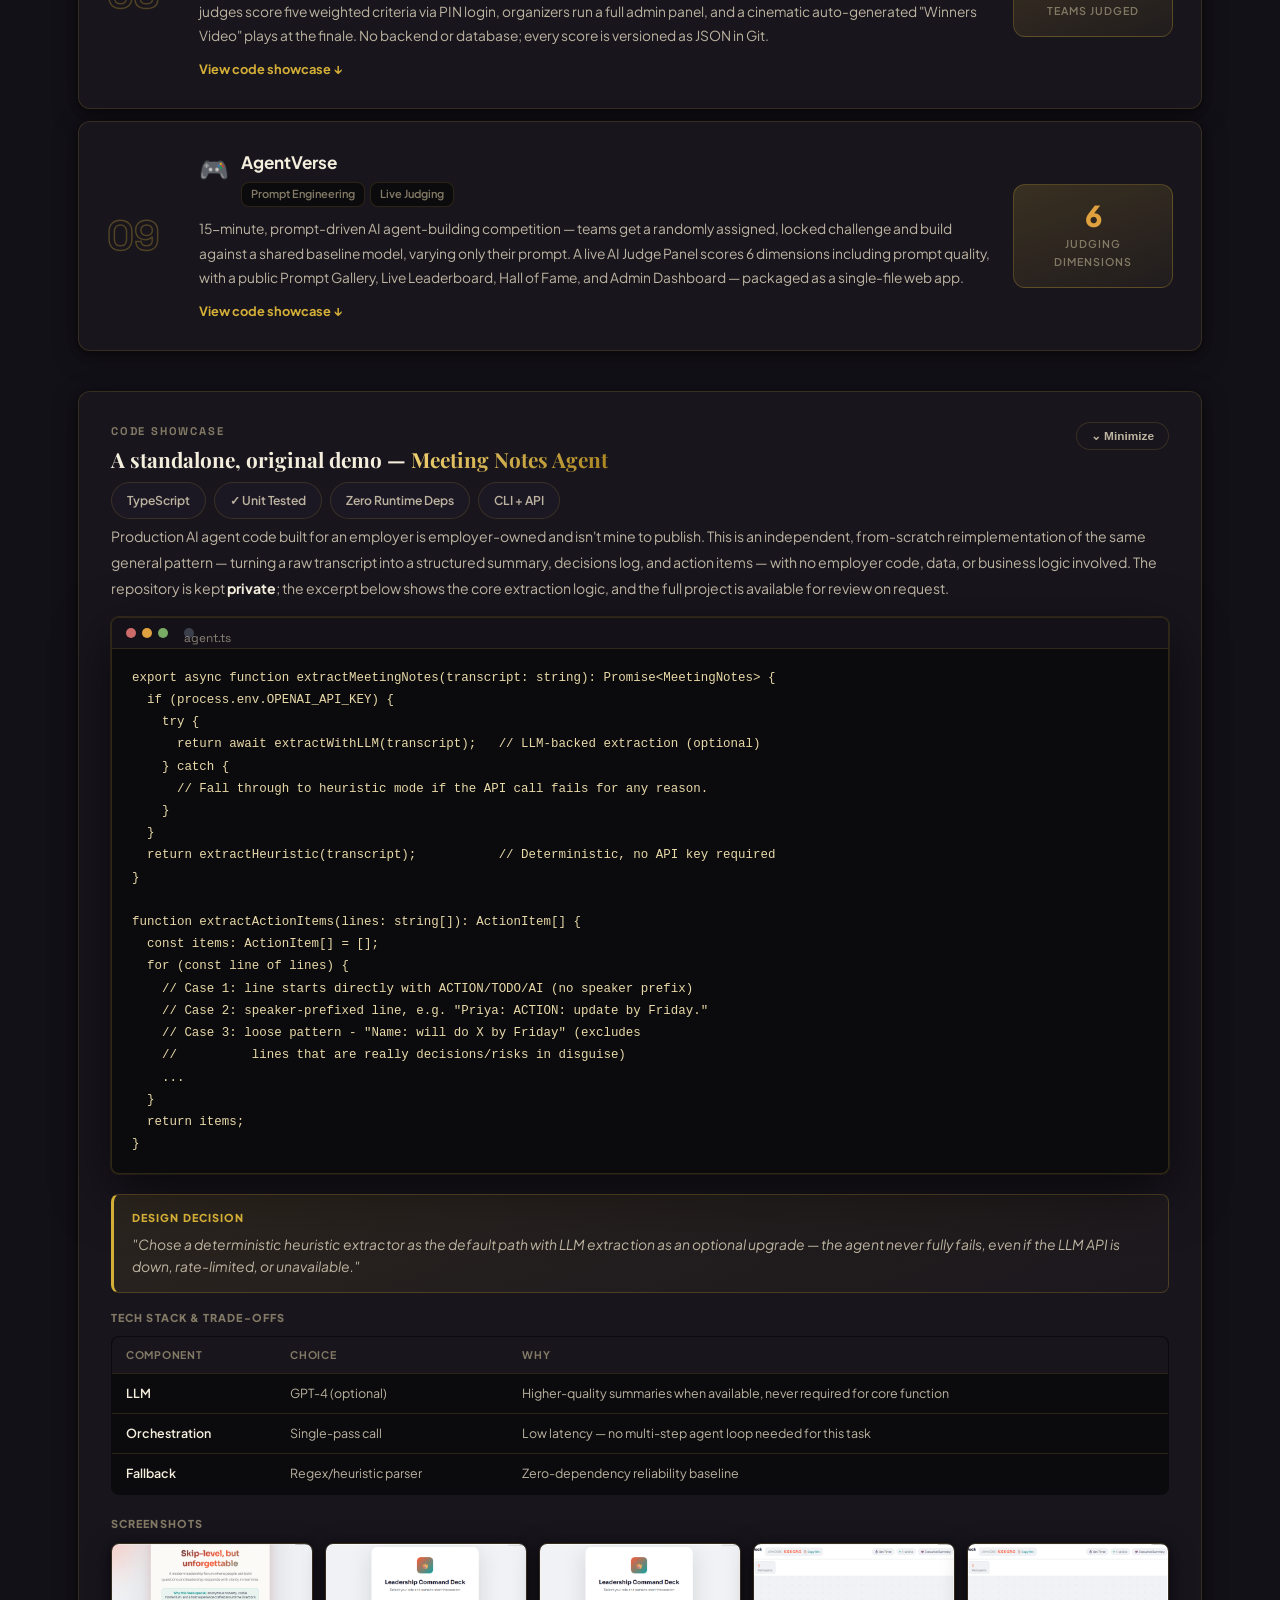
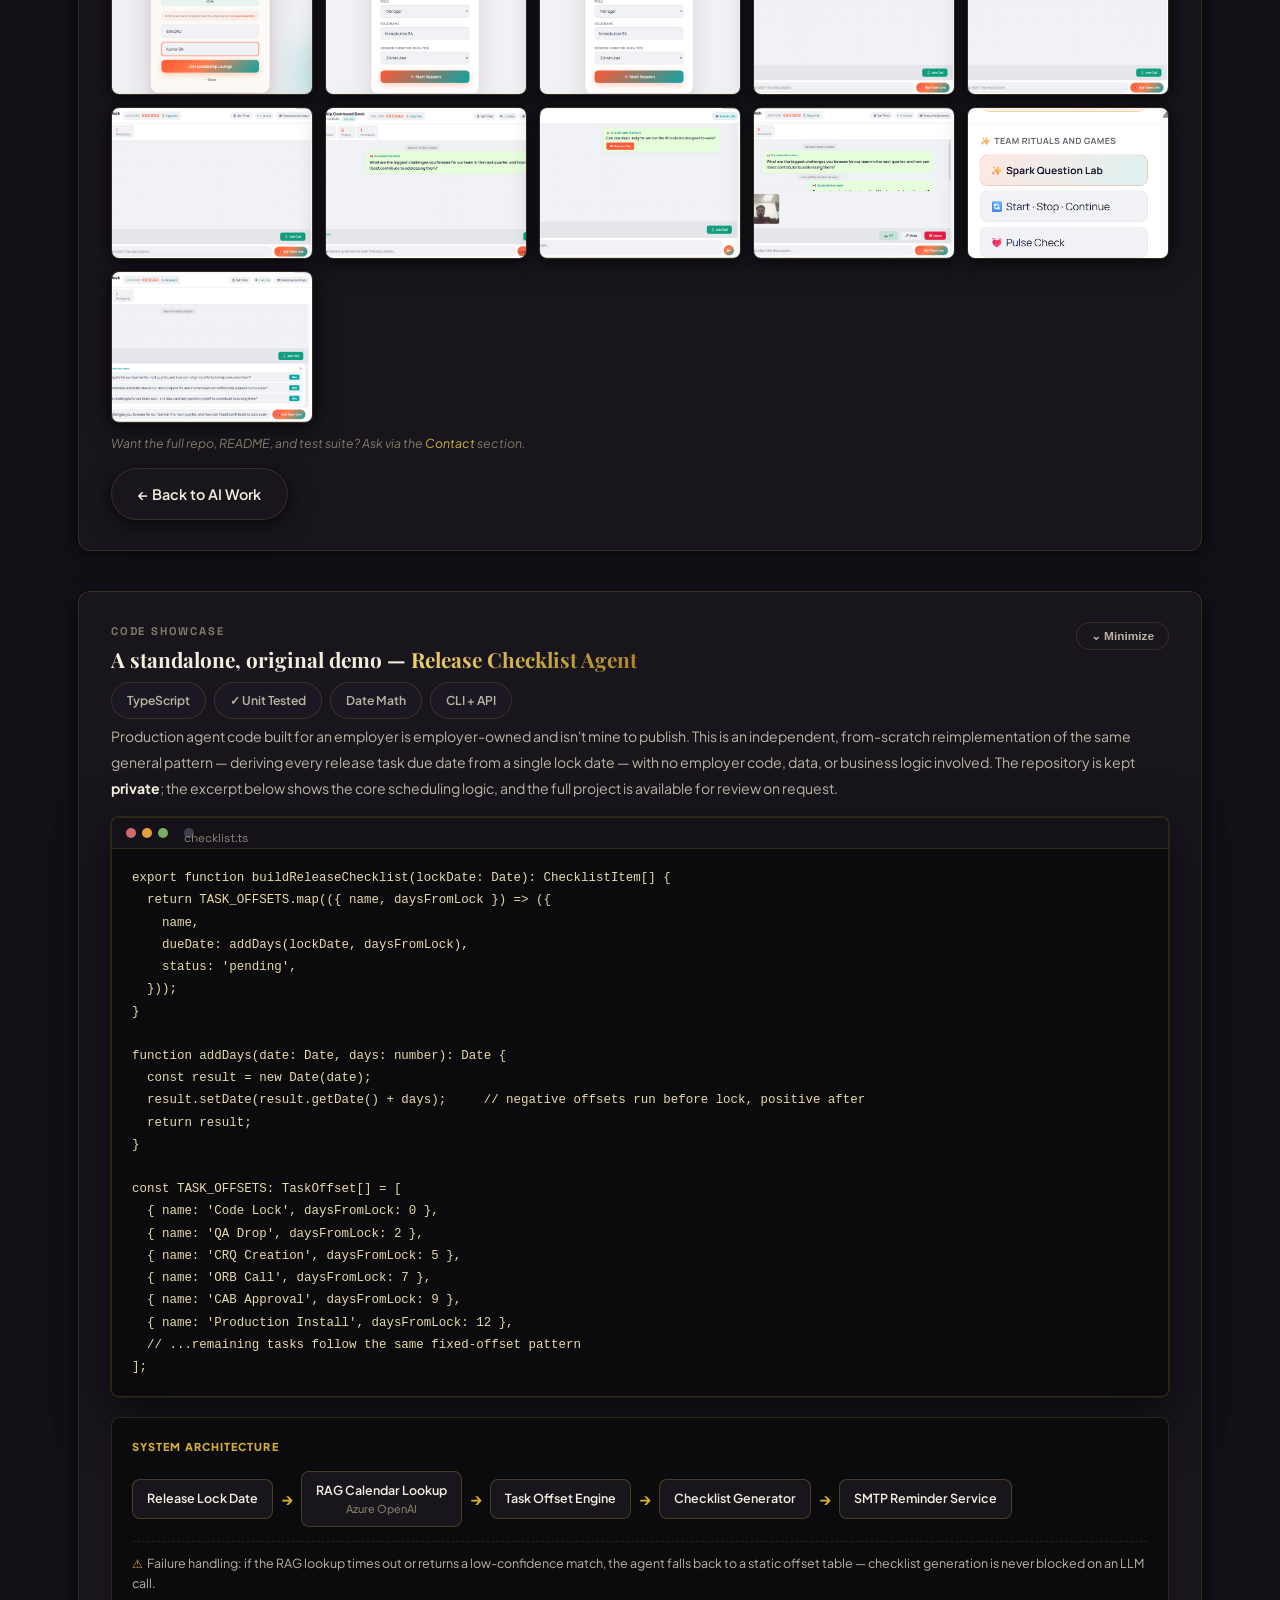
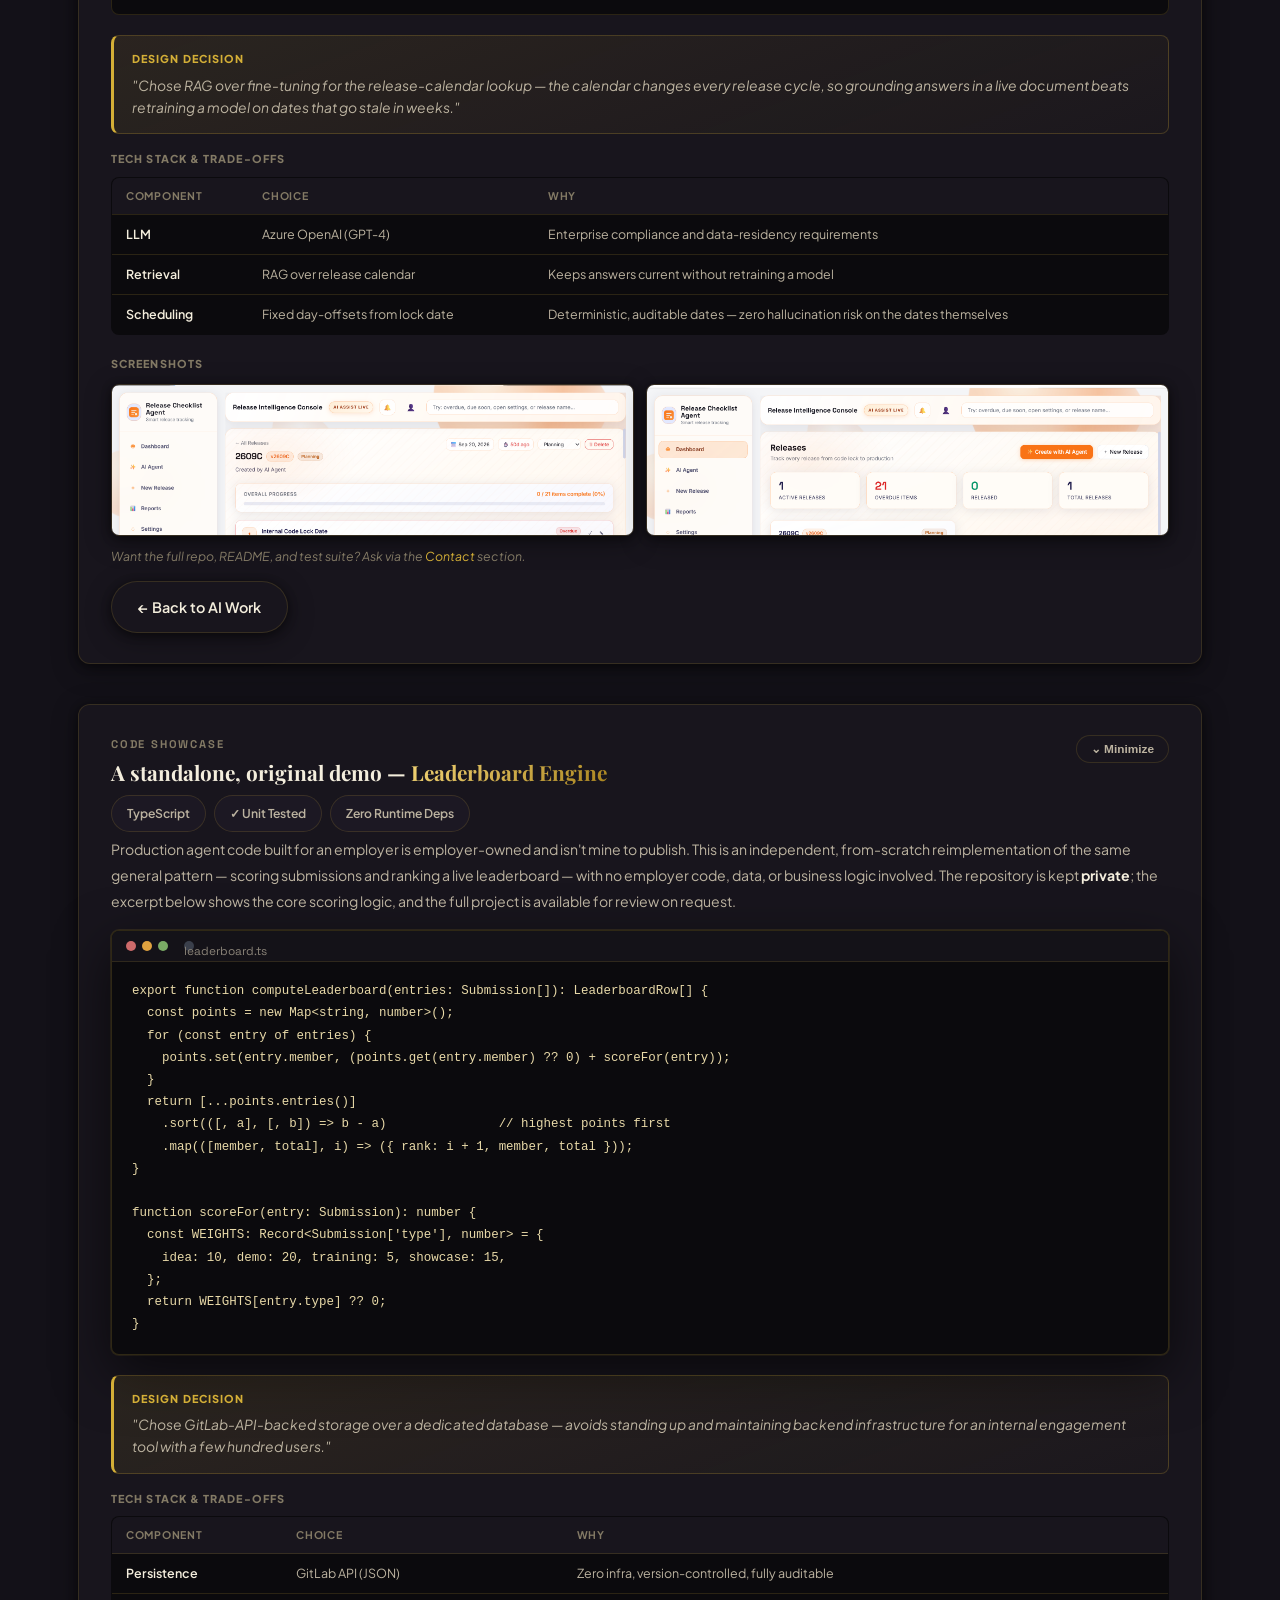
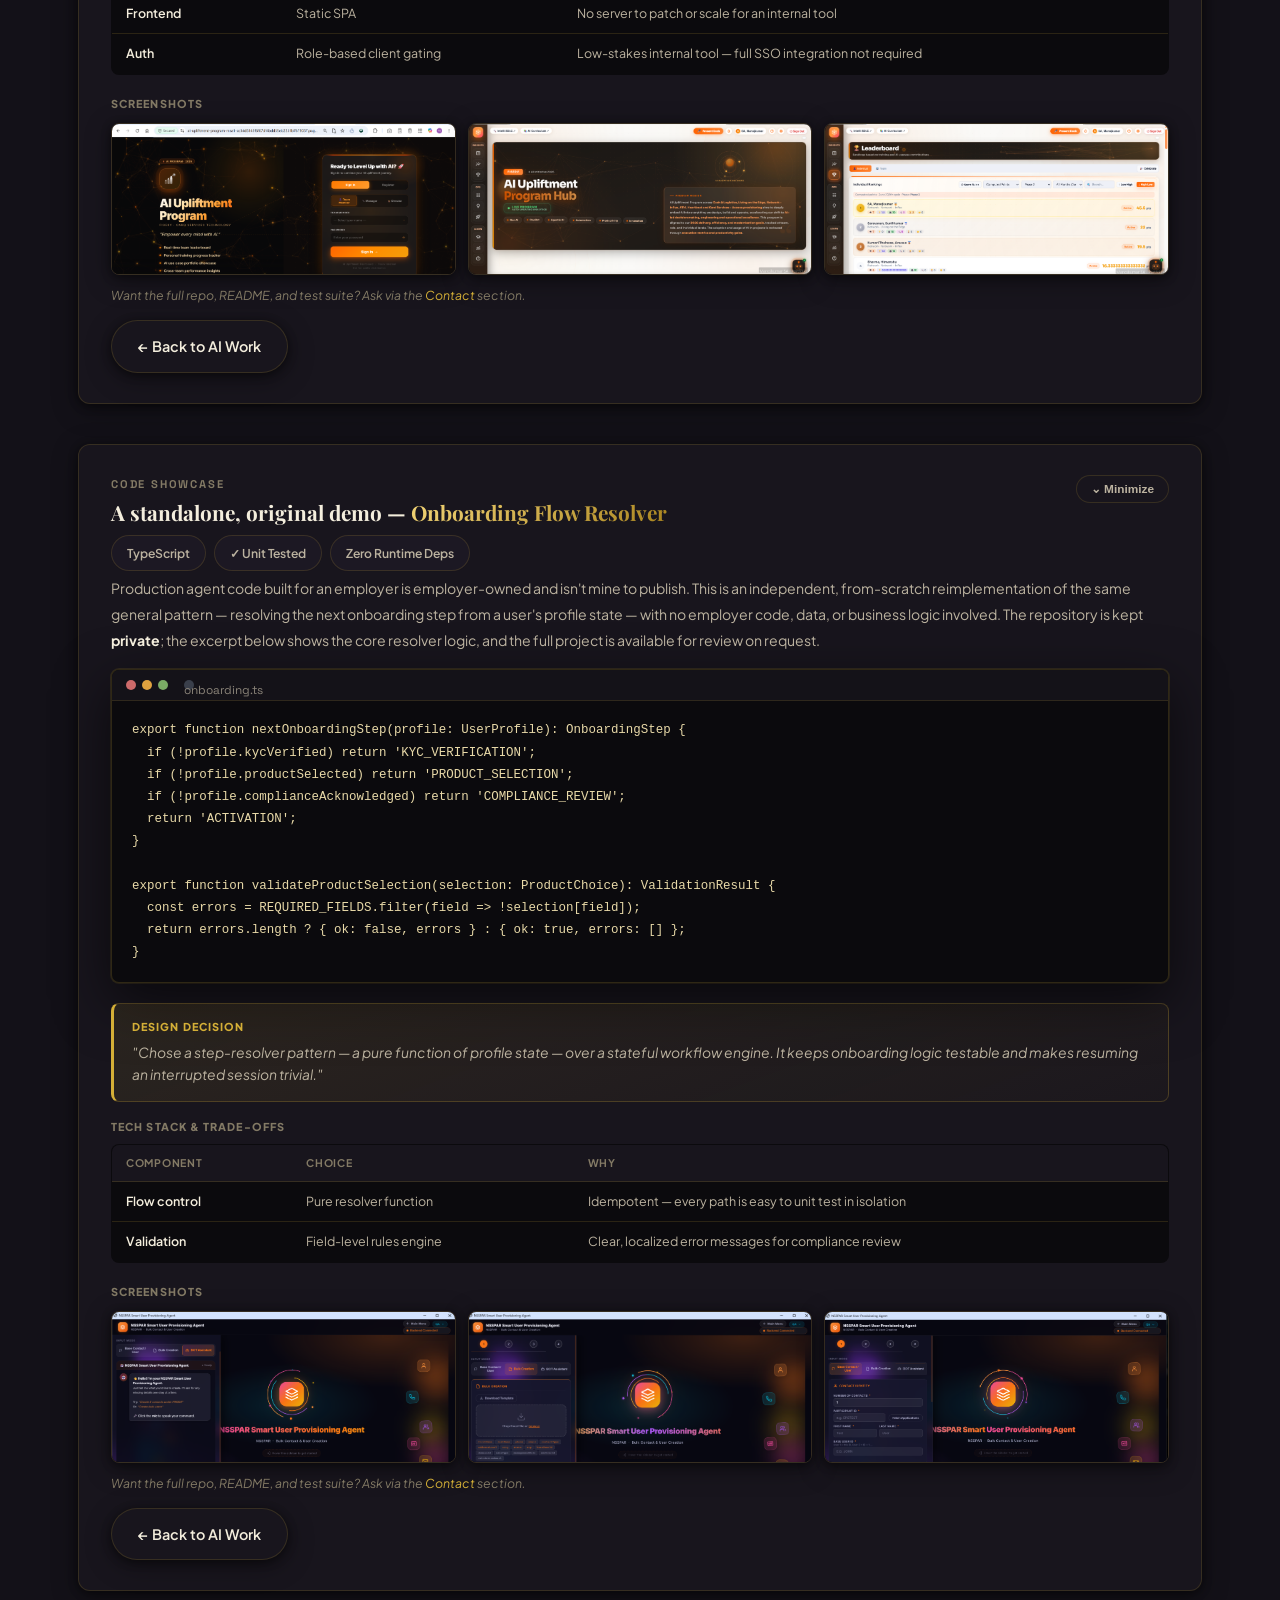
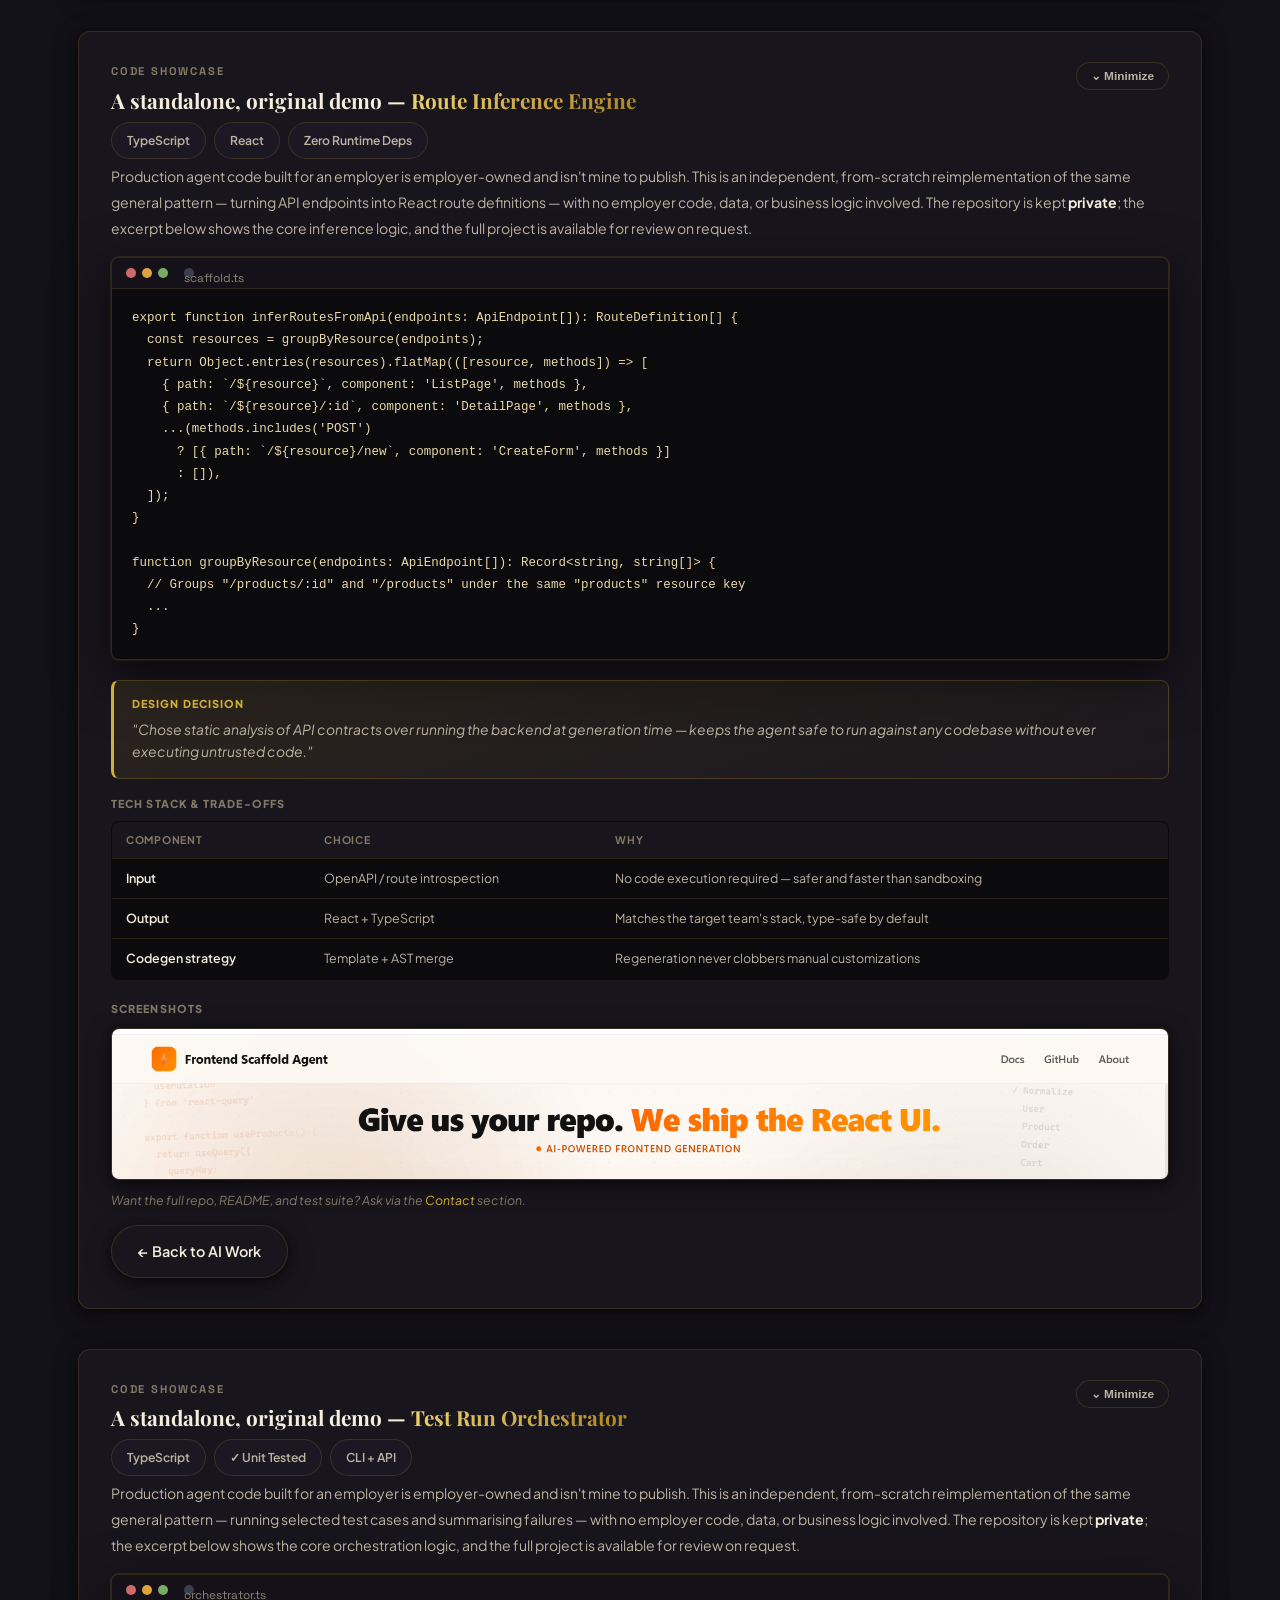
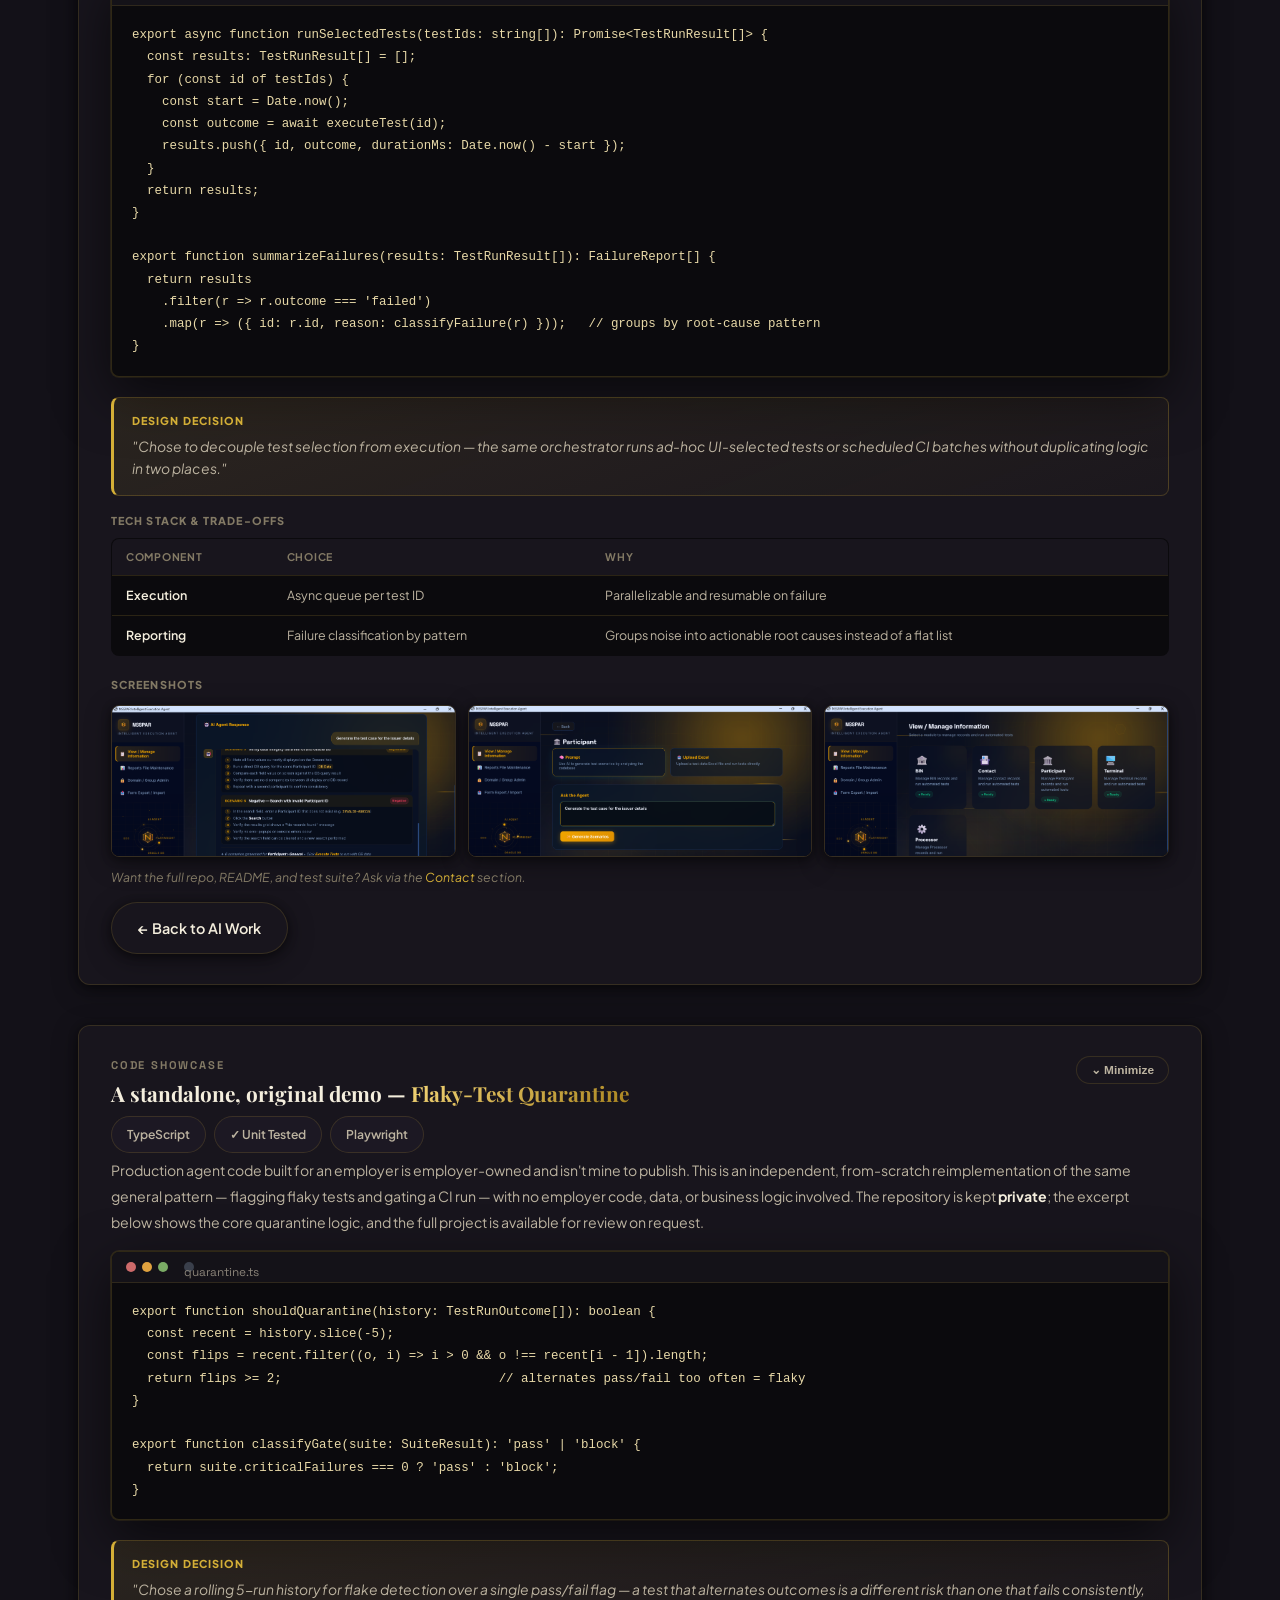
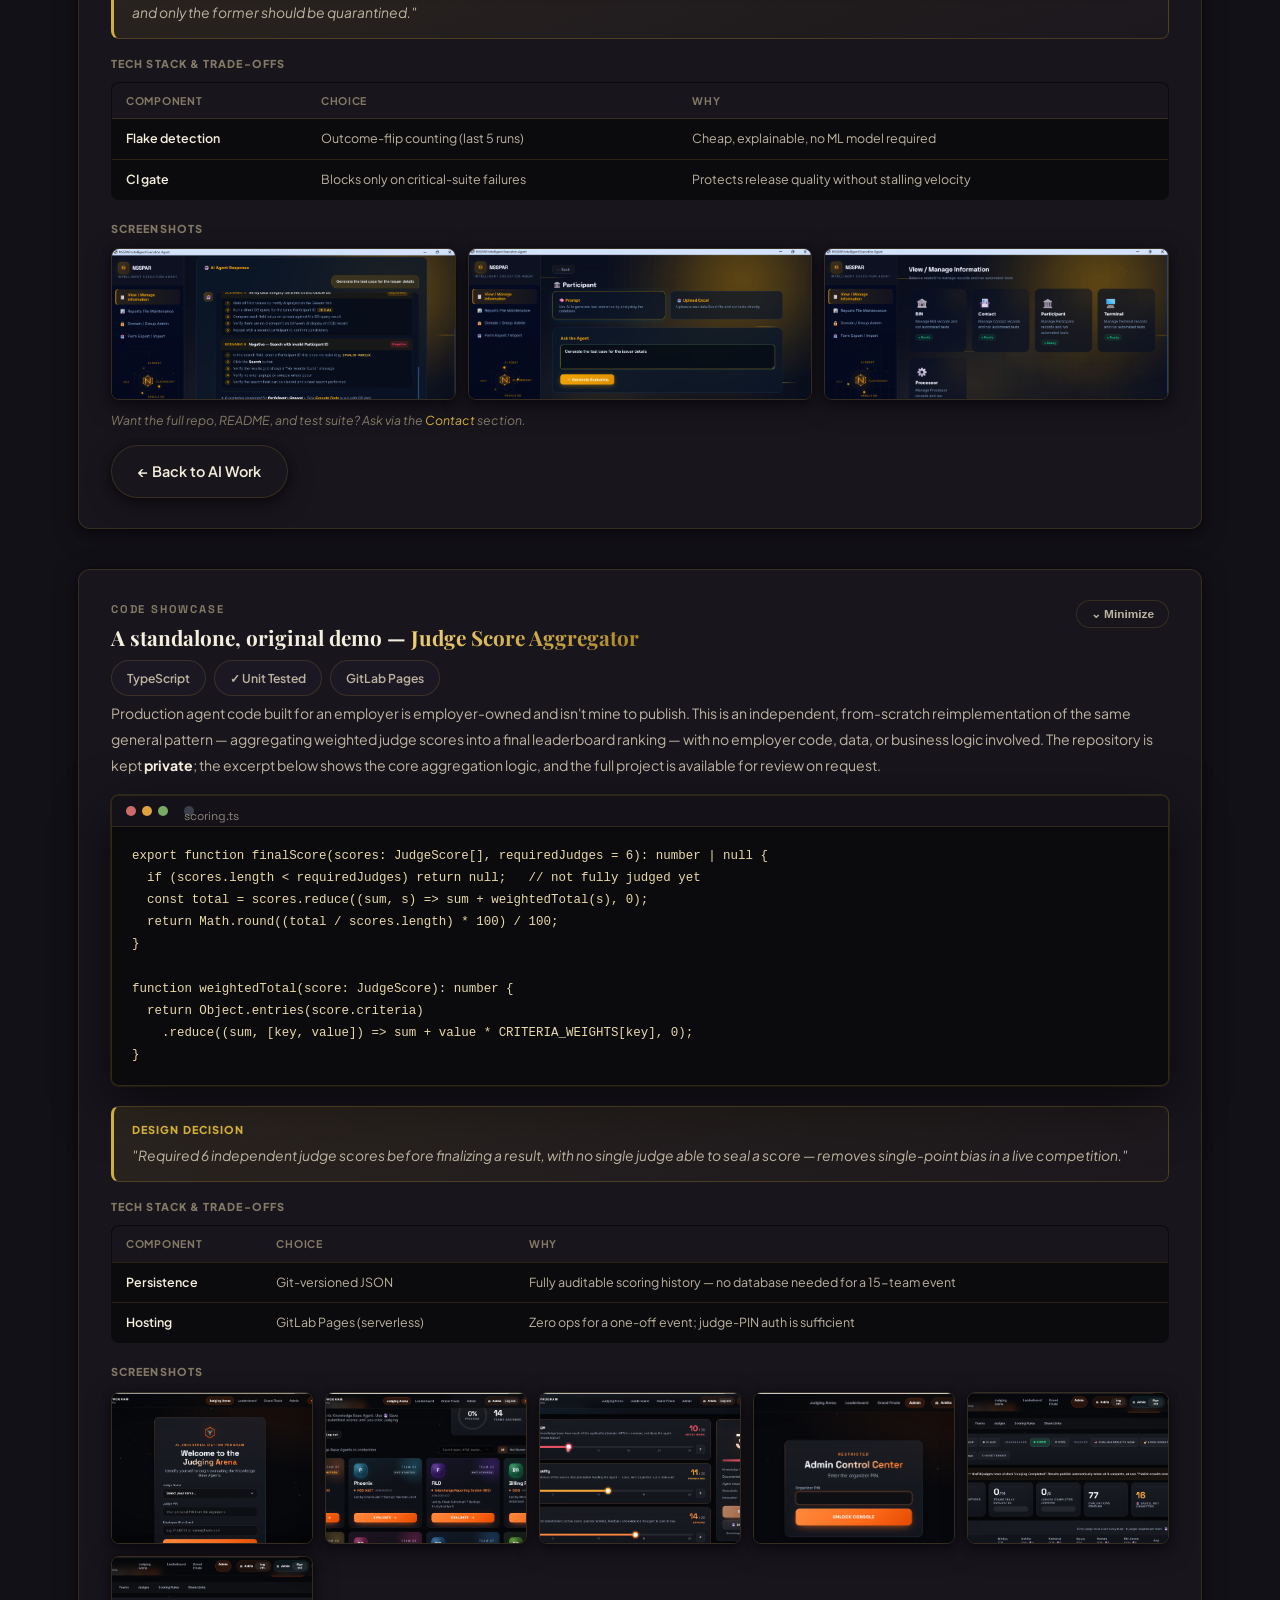
==== commit 72732ecc: "Add AI Architect page + resume, Architecture Decisions Log, and link it from role grid/chips" ====
--- a/index.html
+++ b/index.html
@@ -195,7 +195,7 @@
       <div class="bento-open reveal">
         <div class="bo-badge">🟢 Open to Work</div>
         <div class="bo-roles">
-          <span>QA Lead</span><span>QA Manager</span><span>AI Engineer</span><span>AI Tester</span>
+          <span>QA Lead</span><span>QA Manager</span><span>AI Engineer</span><span>AI Tester</span><span>AI Architect</span>
         </div>
         <div class="bo-loc">Chennai · Remote · Hybrid</div>
       </div>
@@ -1400,7 +1400,7 @@
         <div class="open-card">
           <div class="oc-title">Open To</div>
           <div class="oc-chips">
-            <span>QA Lead</span><span>QA Manager</span><span>AI Engineer</span><span>AI Tester</span>
+            <span>QA Lead</span><span>QA Manager</span><span>AI Engineer</span><span>AI Tester</span><span>AI Architect</span>
           </div>
         </div>
       </div>
@@ -1421,7 +1421,8 @@
       <a href="resume-qa-lead.html" target="_blank">QA Lead</a> ·
       <a href="resume-qa-manager.html" target="_blank">QA Manager</a> ·
       <a href="resume-ai-engineer.html" target="_blank">AI Engineer</a> ·
-      <a href="resume-ai-tester.html" target="_blank">AI Tester</a>
+      <a href="resume-ai-tester.html" target="_blank">AI Tester</a> ·
+      <a href="resume-ai-architect.html" target="_blank">AI Architect</a>
     </p>
   </div>
 </section>
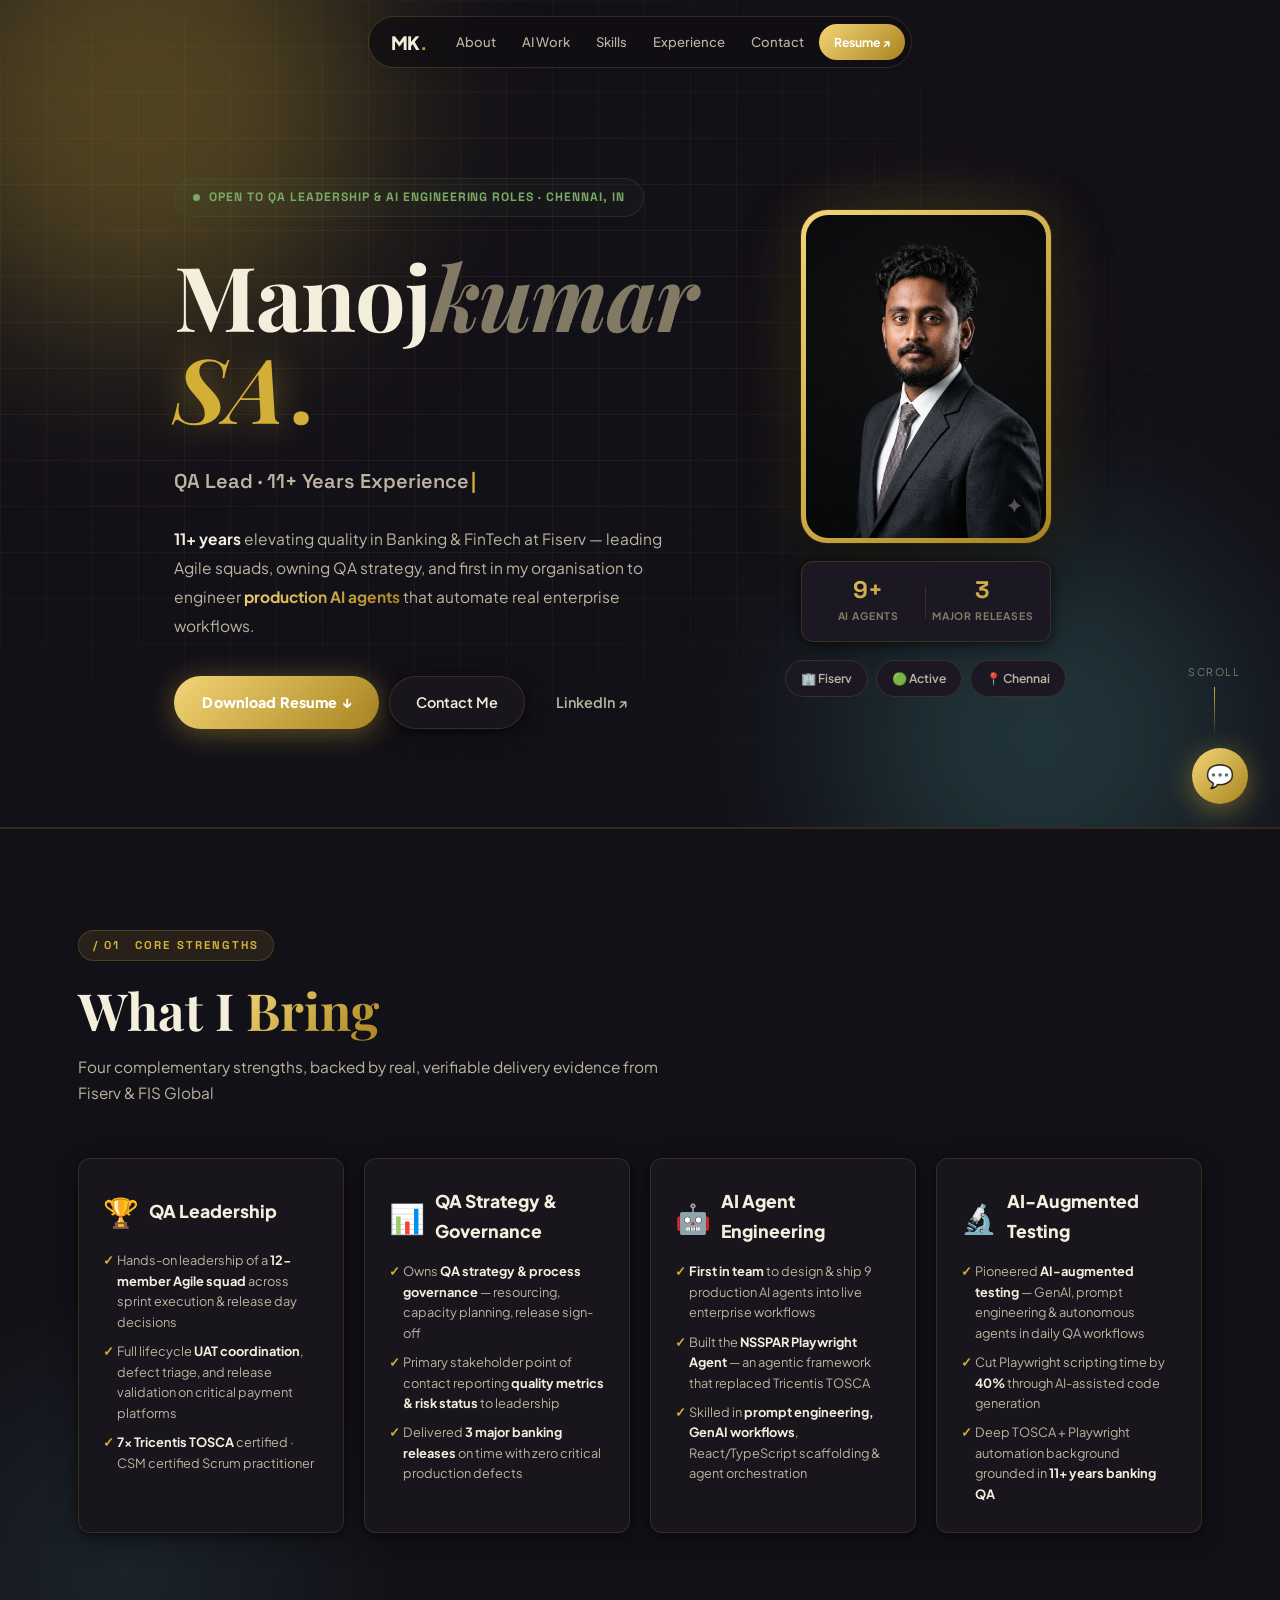
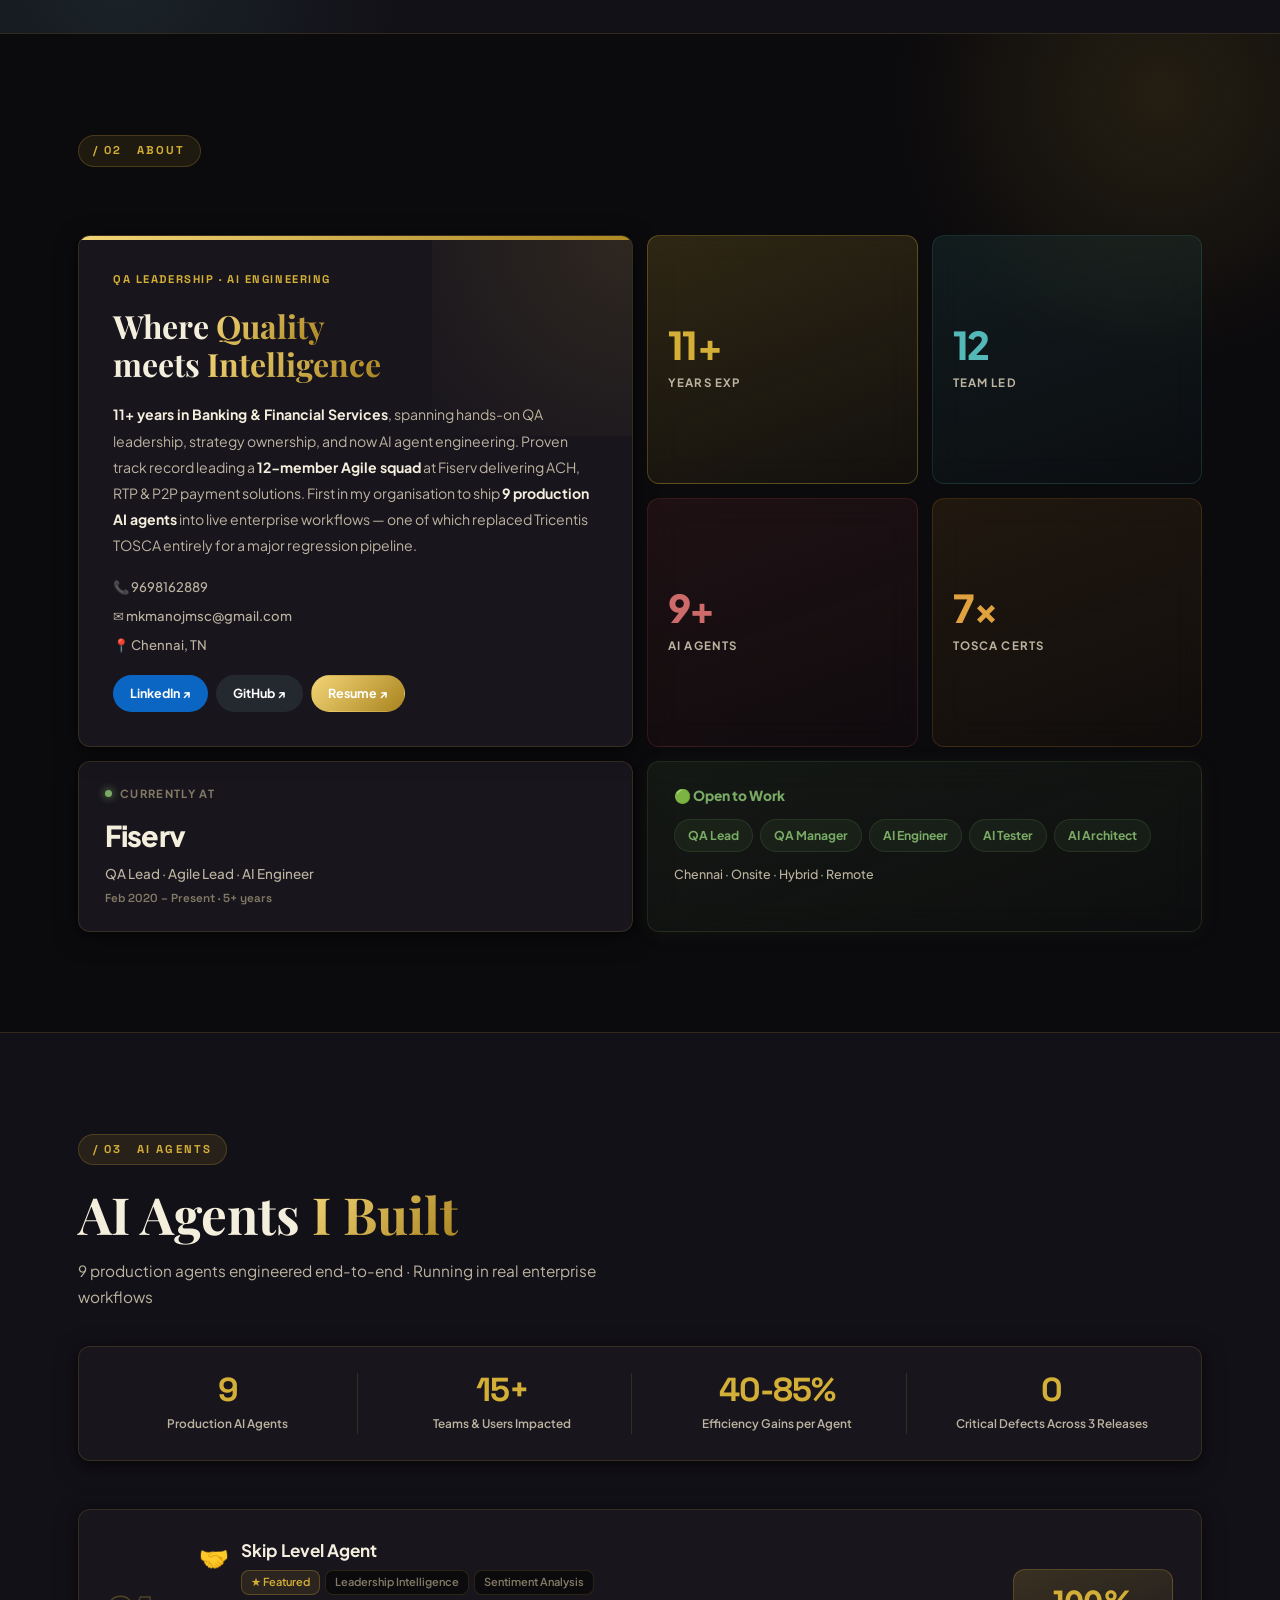
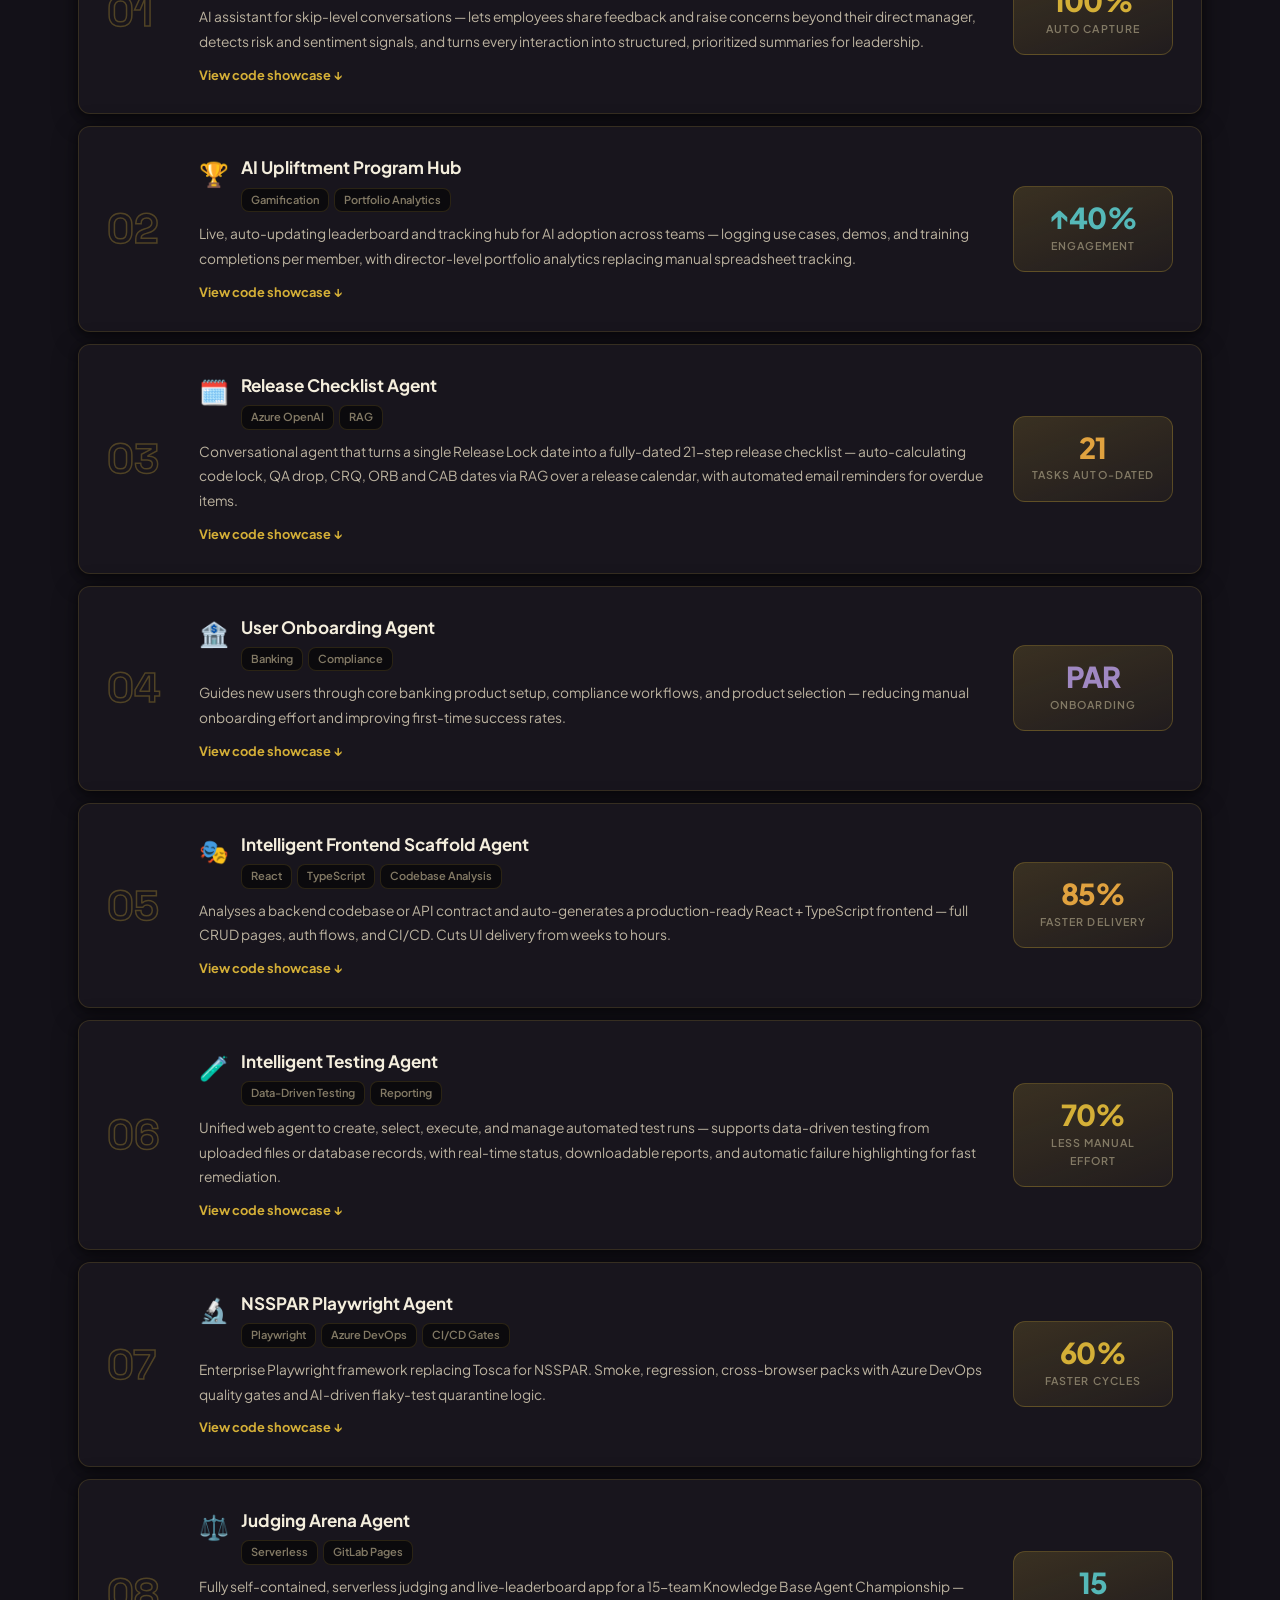
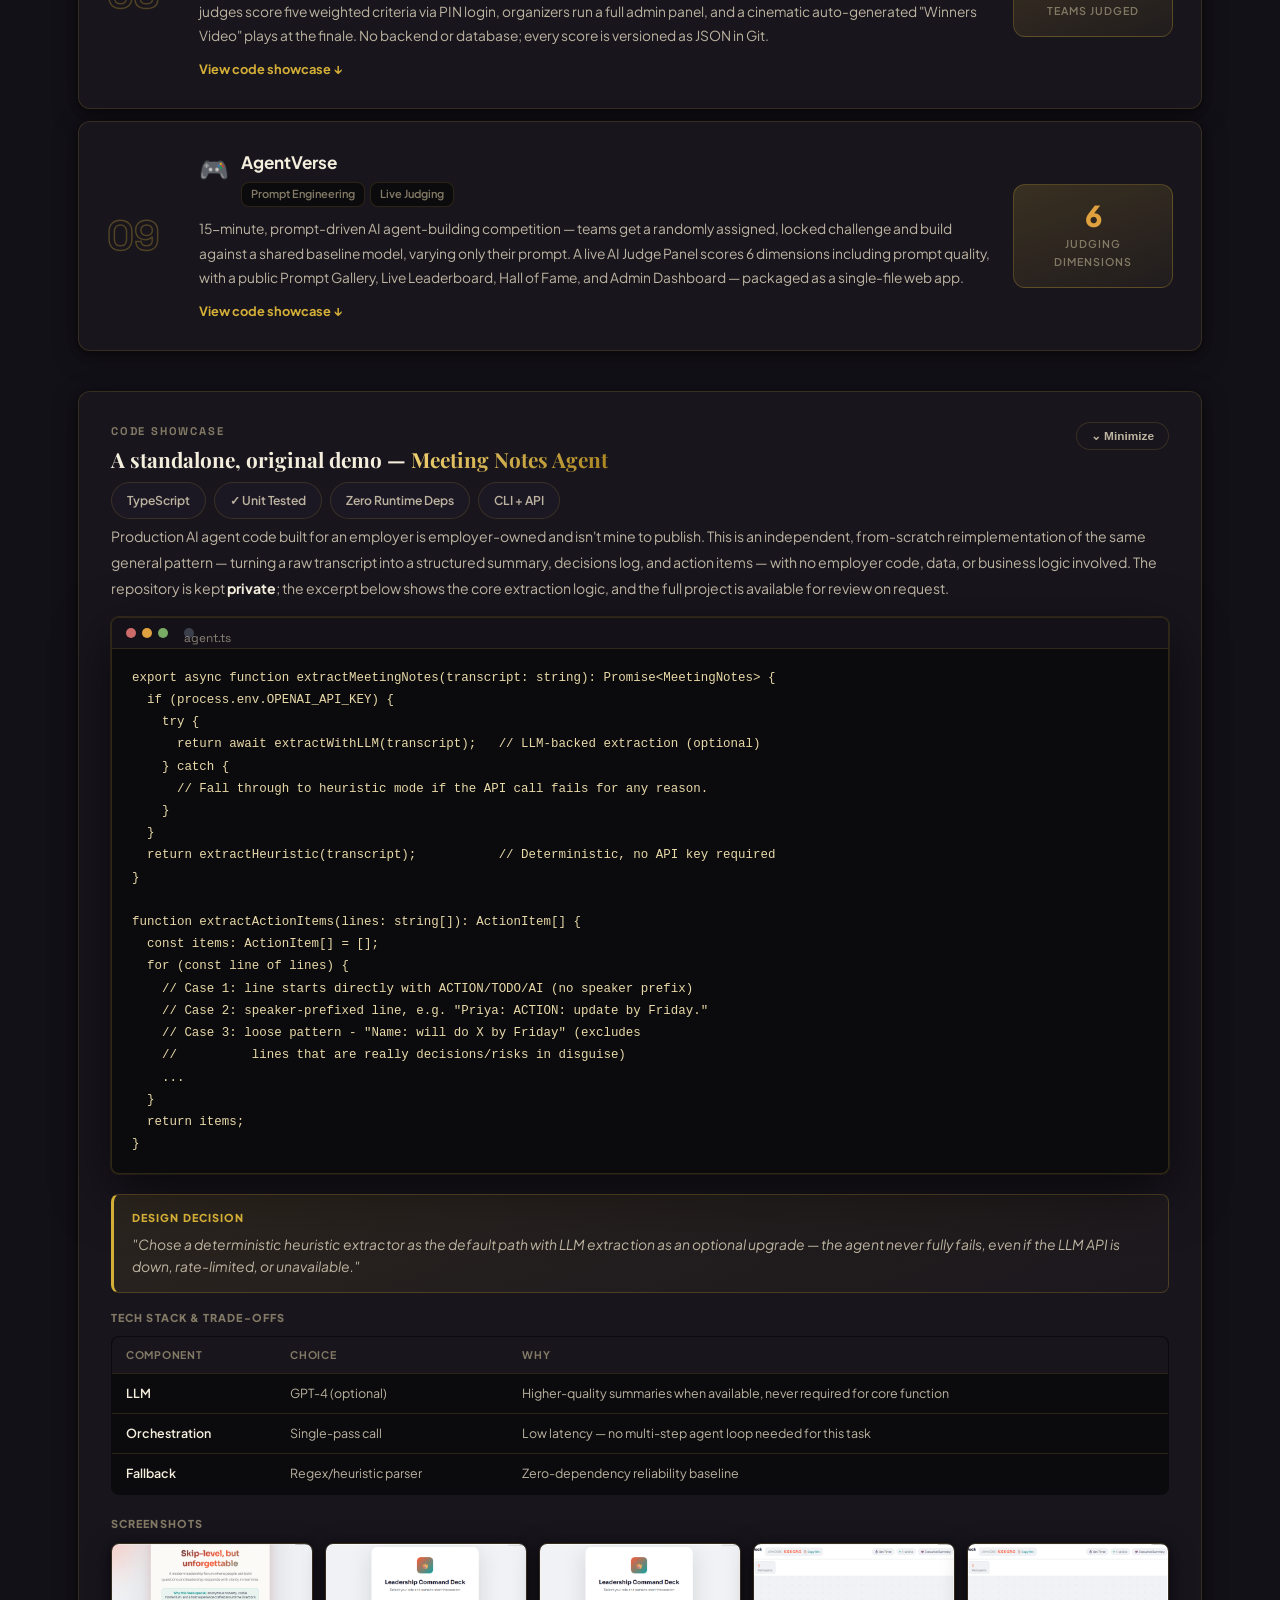
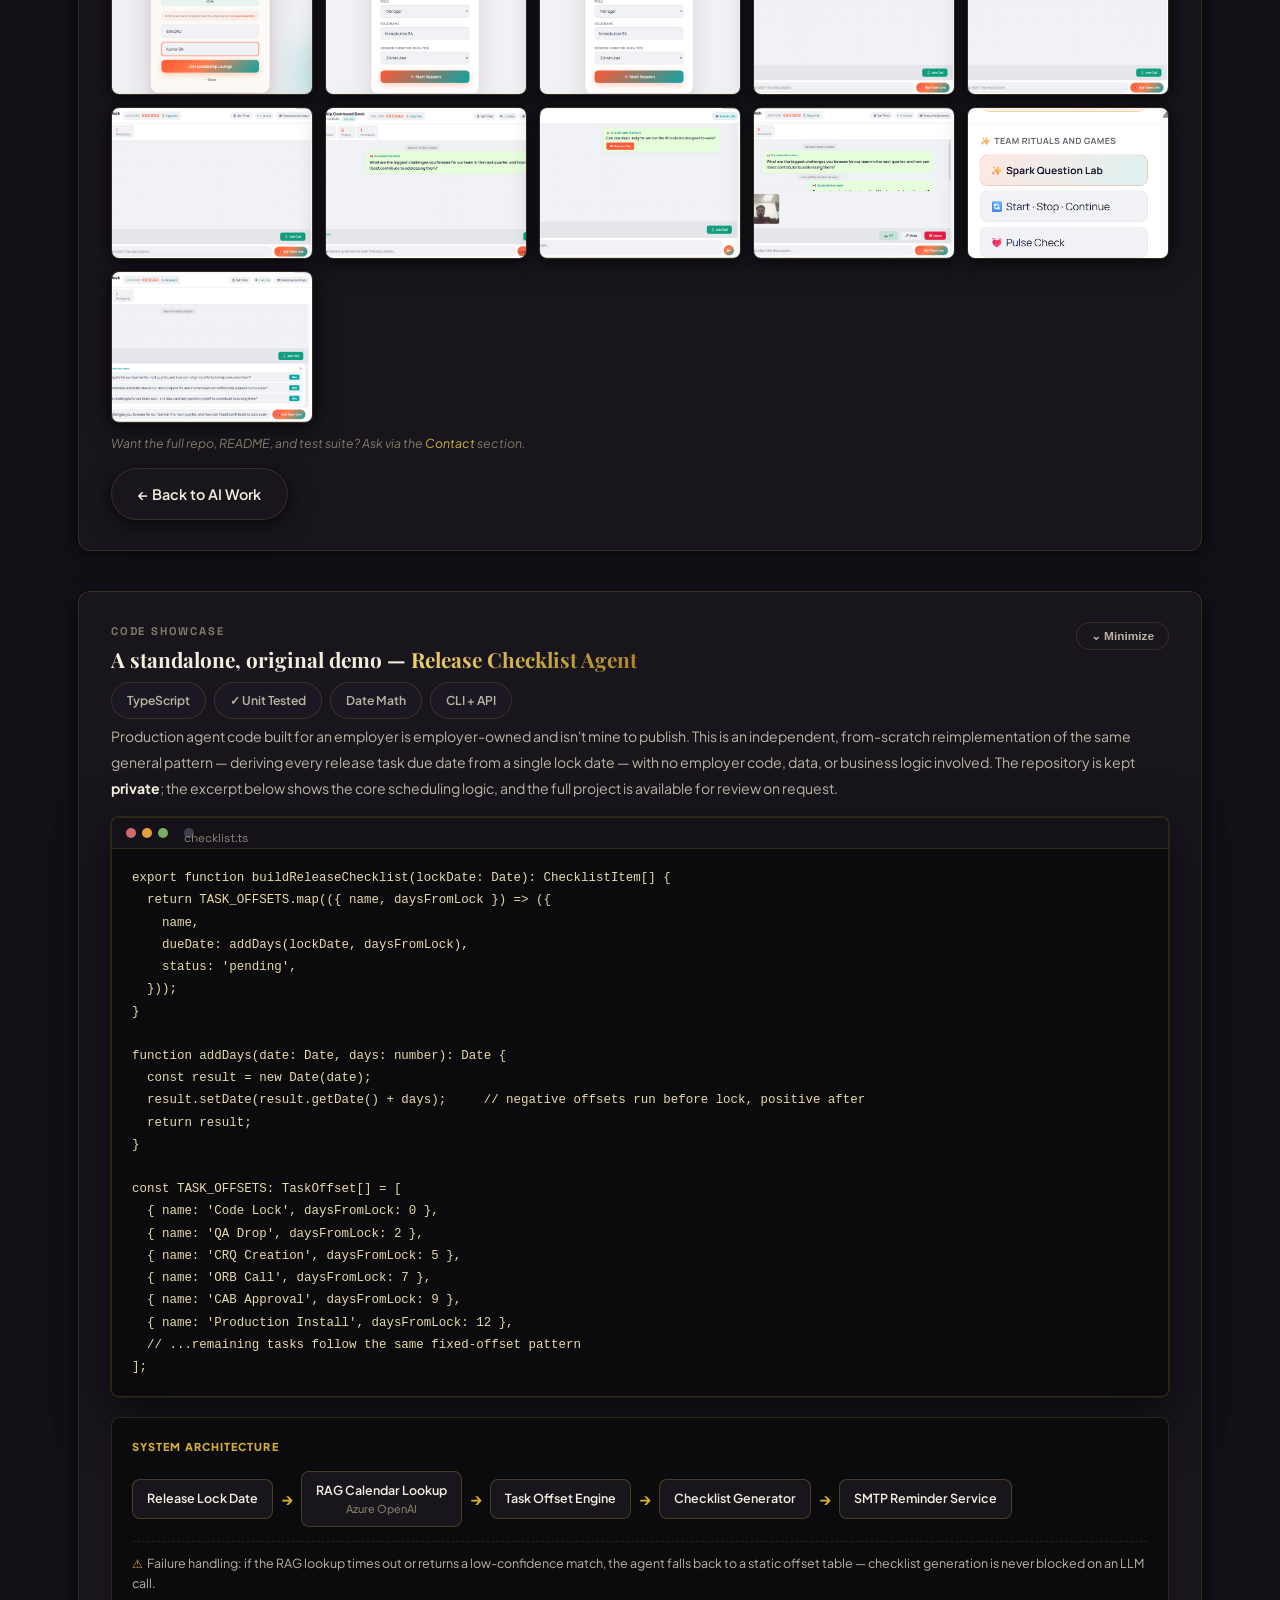
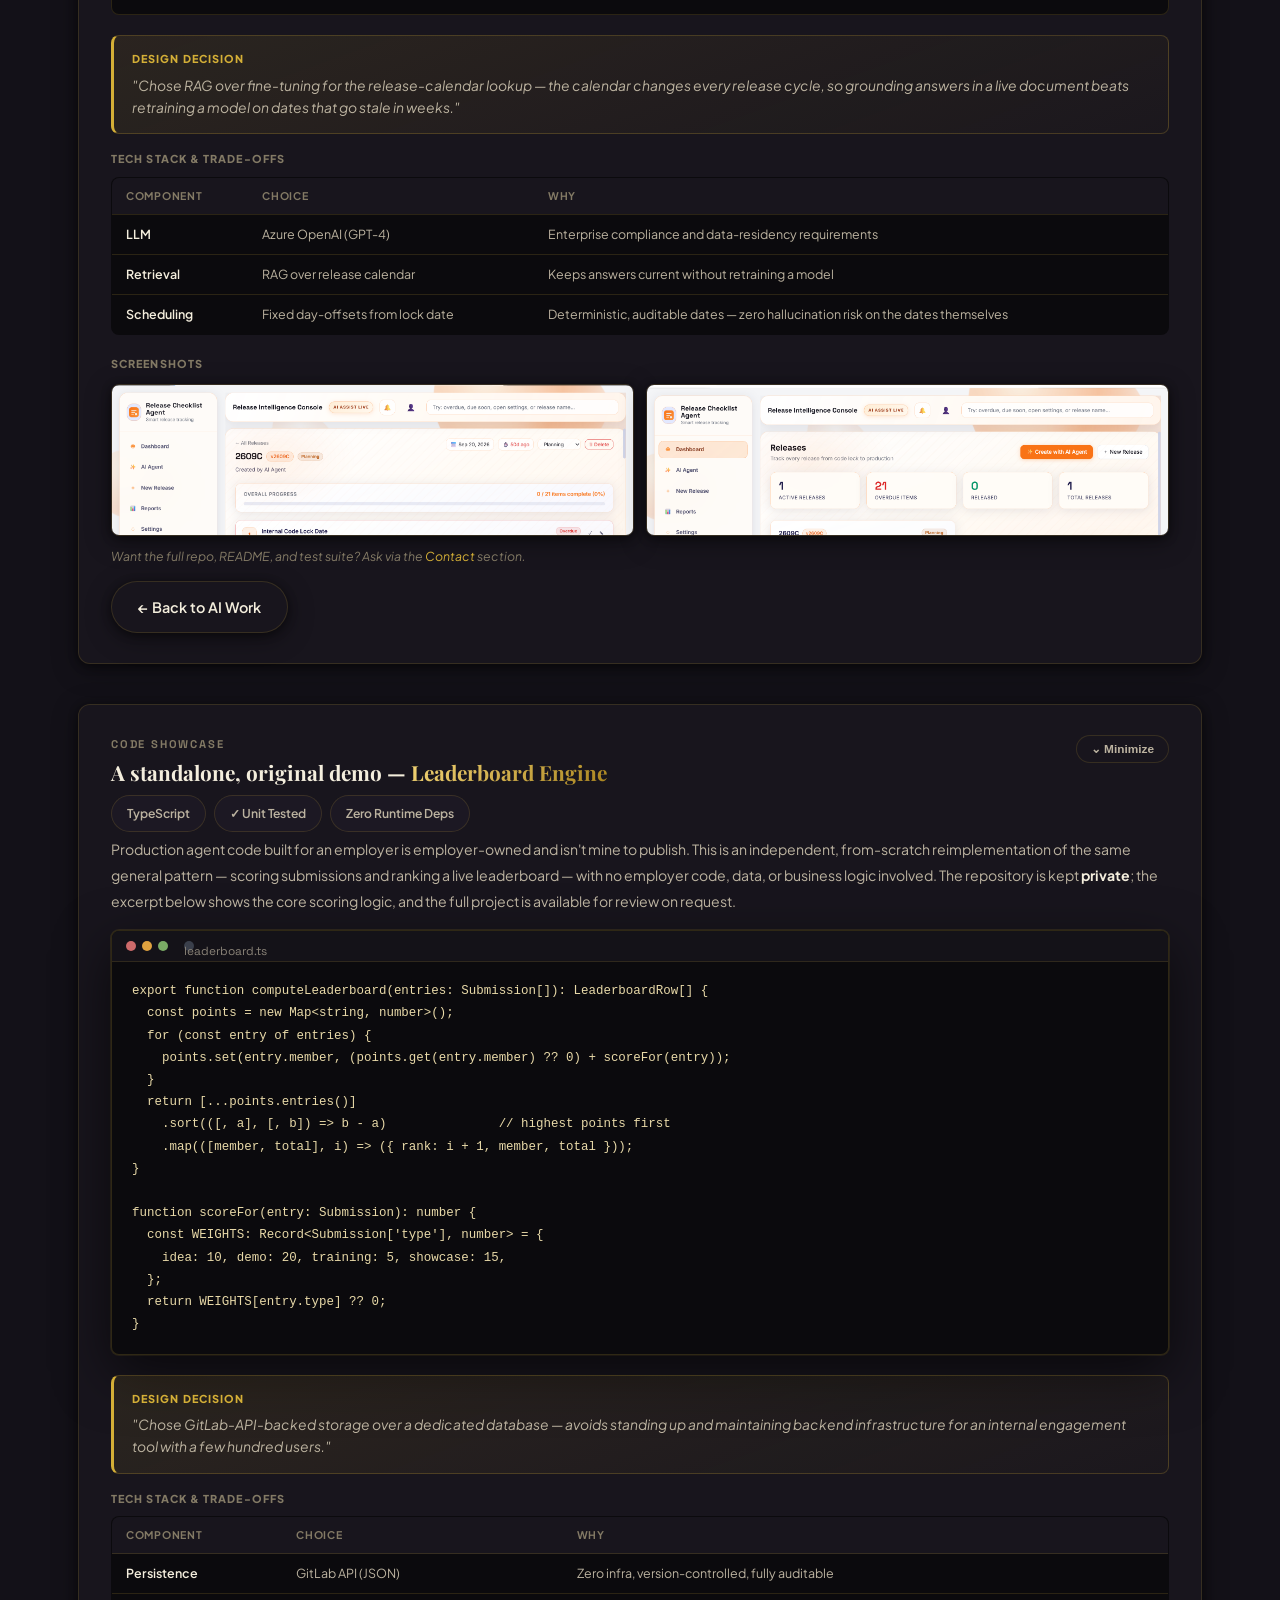
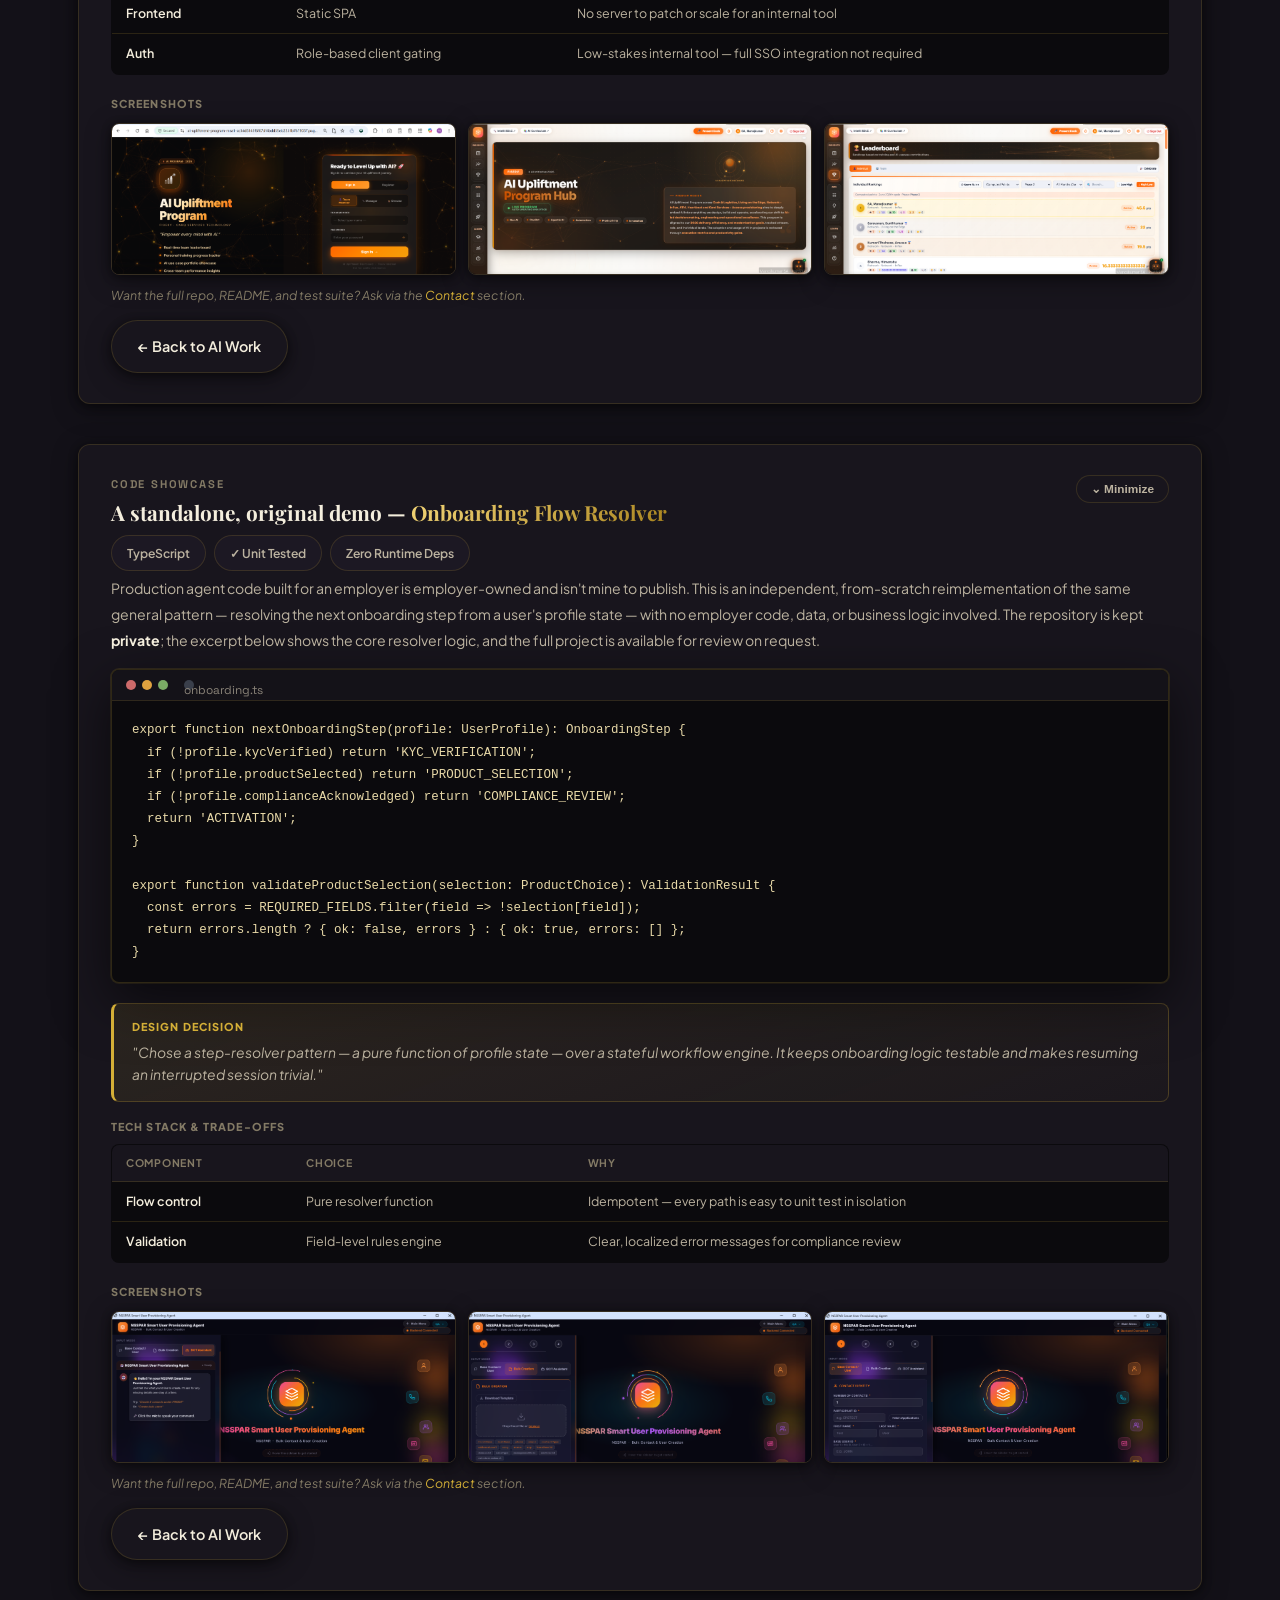
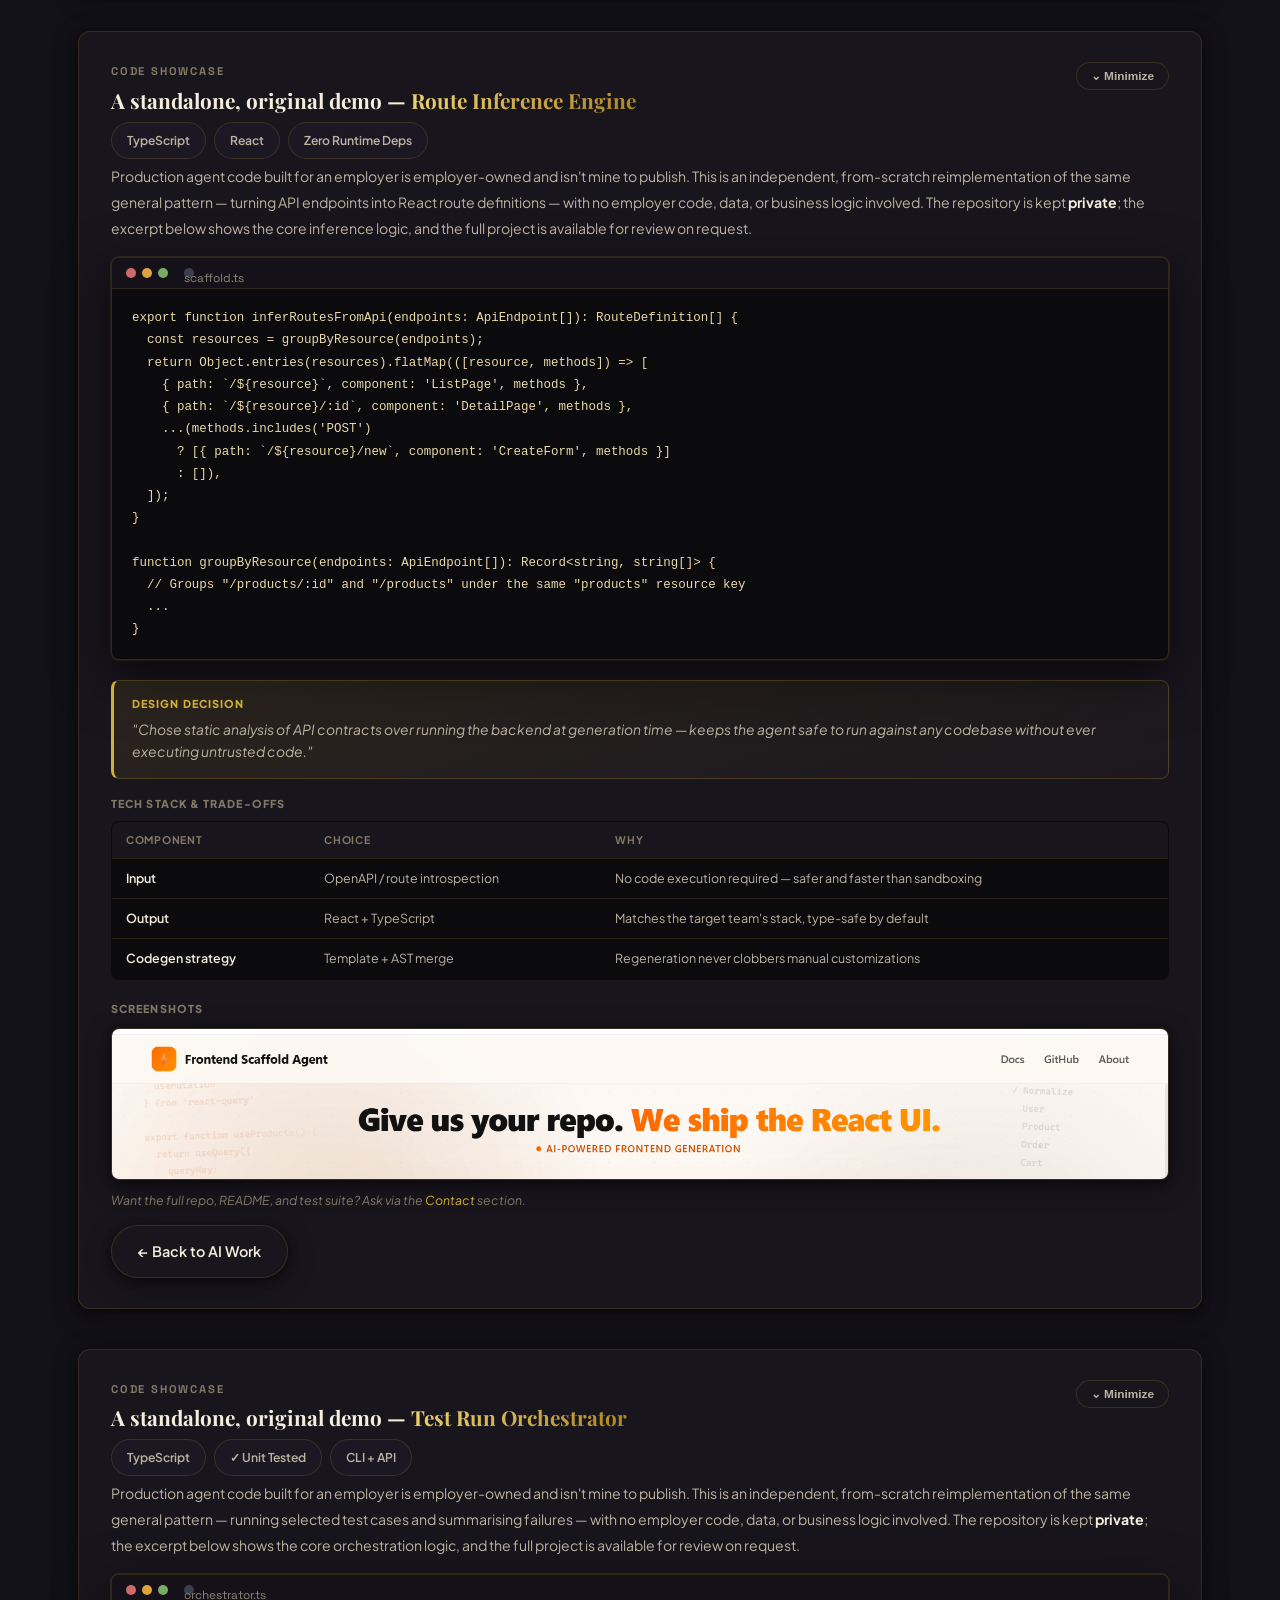
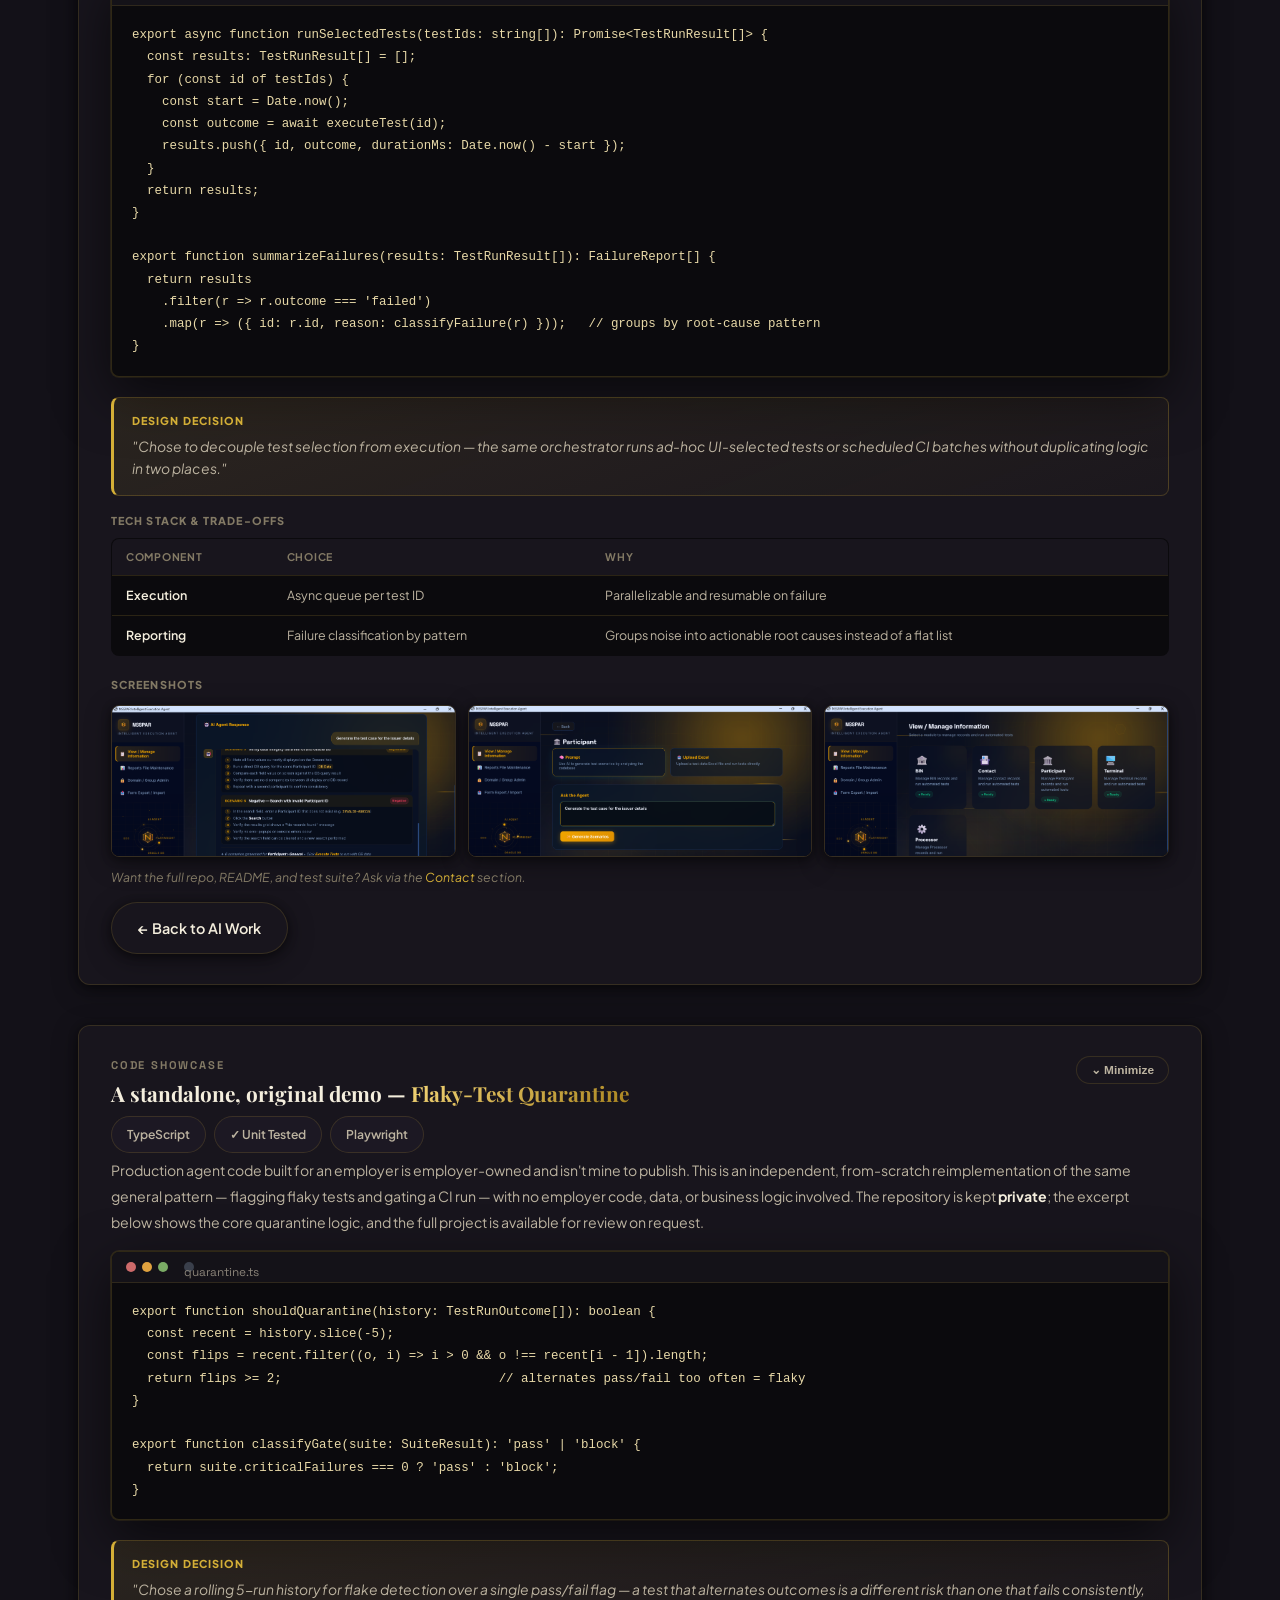
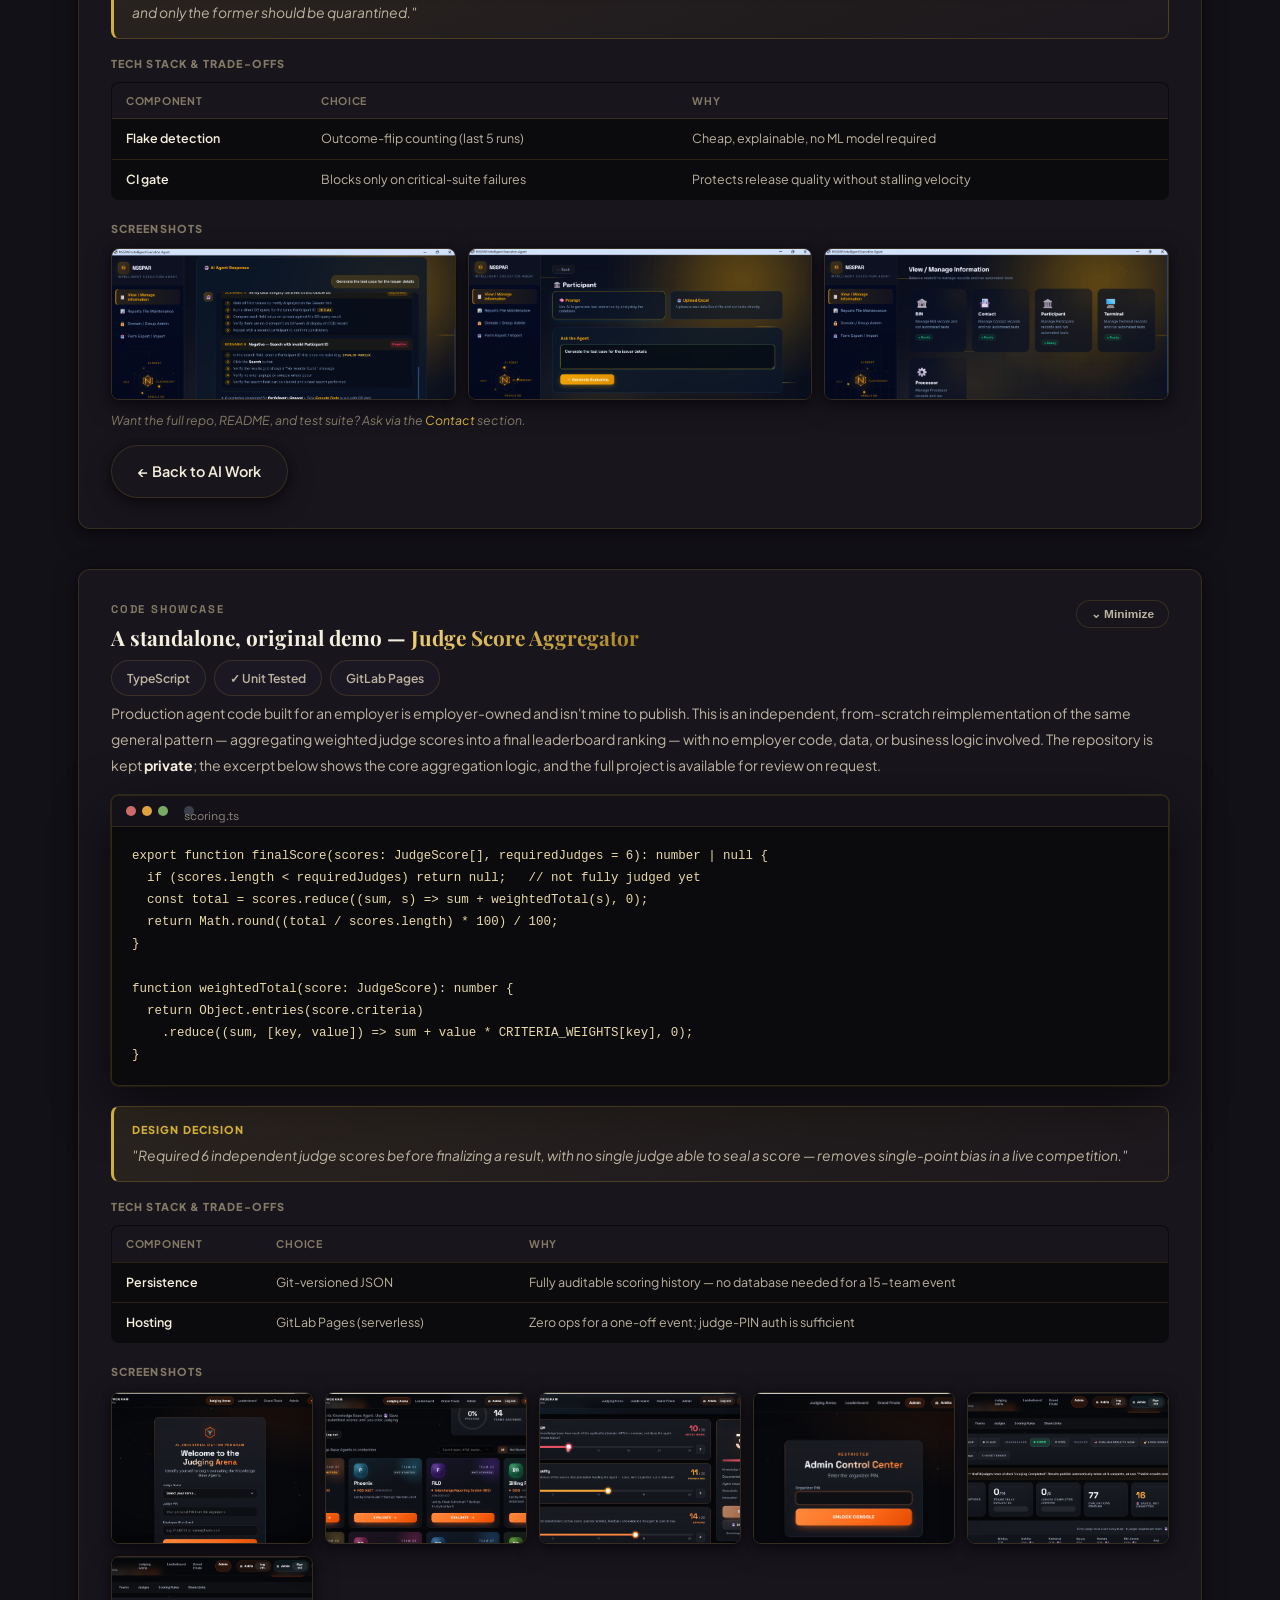
==== commit 0c0c2cb5: "Lead with Onsite in work-location preferences (open to working from office)" ====
--- a/index.html
+++ b/index.html
@@ -197,7 +197,7 @@
         <div class="bo-roles">
           <span>QA Lead</span><span>QA Manager</span><span>AI Engineer</span><span>AI Tester</span><span>AI Architect</span>
         </div>
-        <div class="bo-loc">Chennai · Remote · Hybrid</div>
+        <div class="bo-loc">Chennai · Onsite · Hybrid · Remote</div>
       </div>
     </div>
   </div>
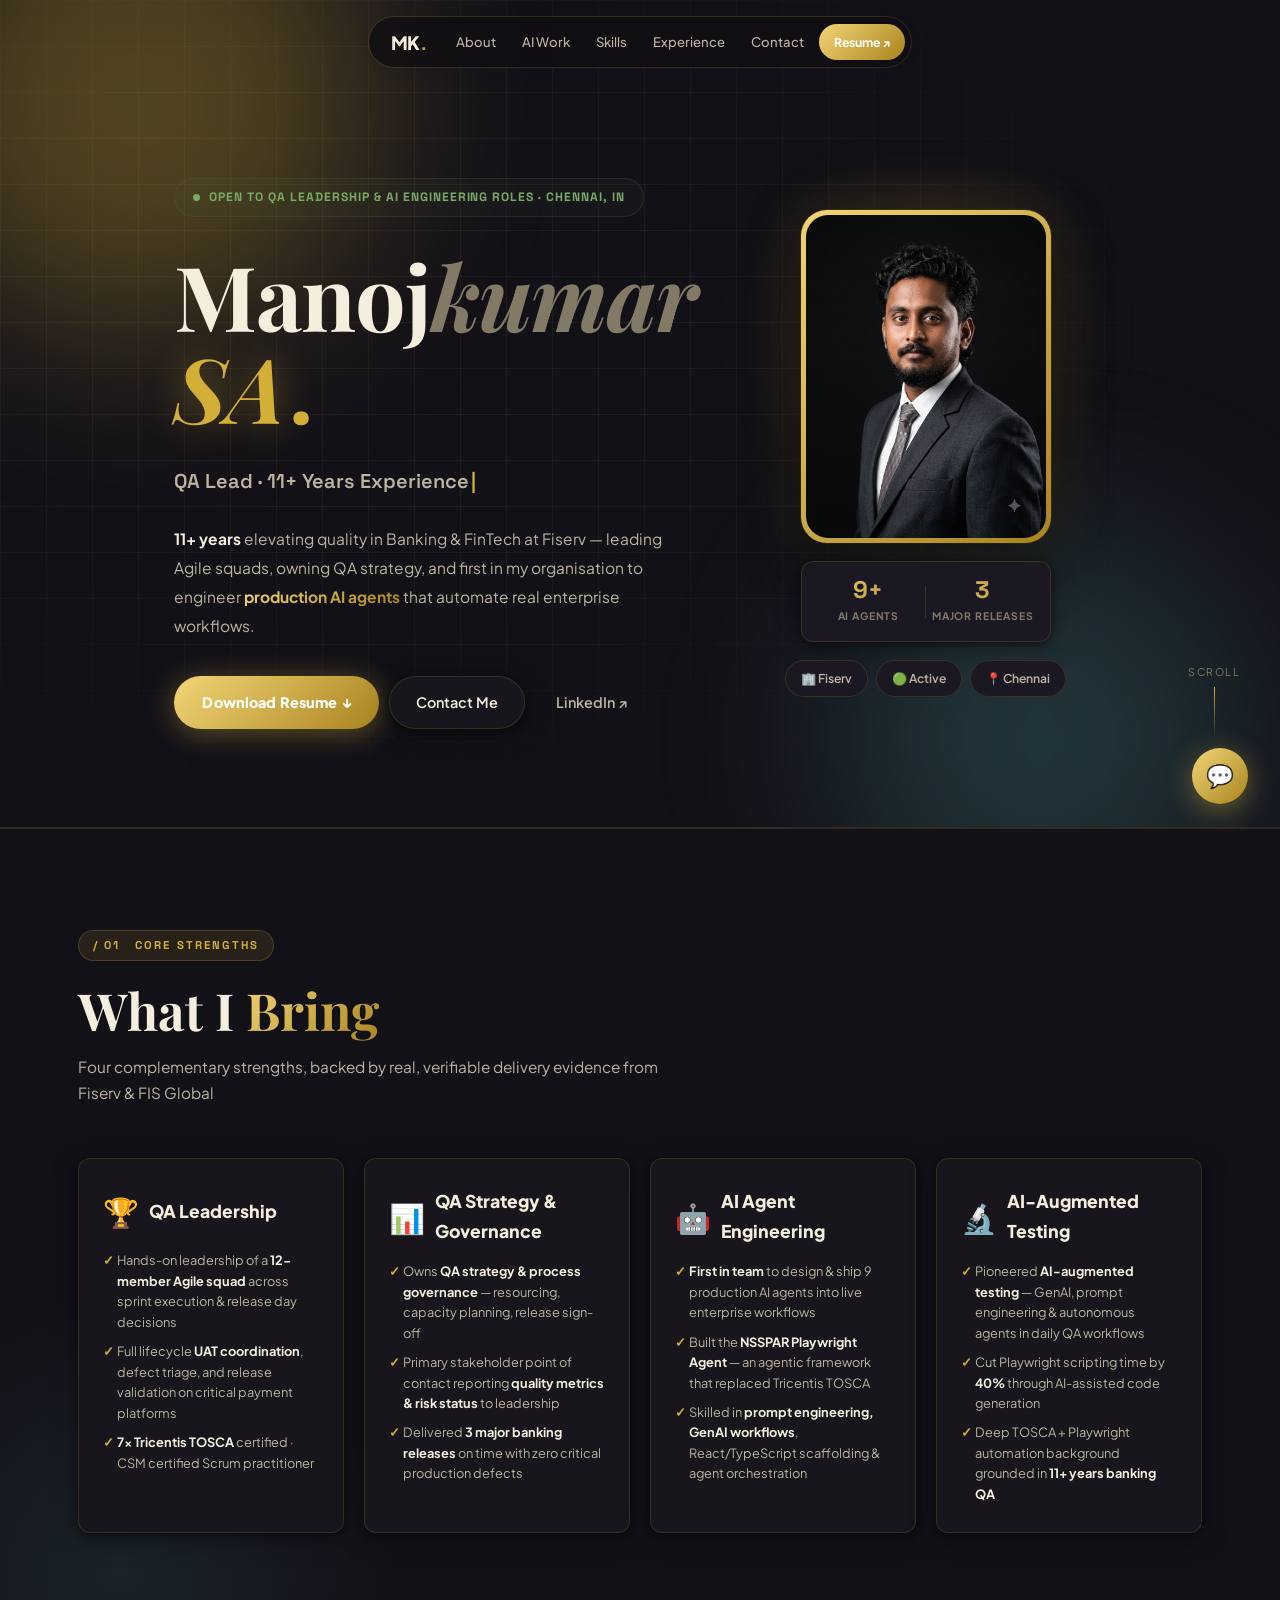
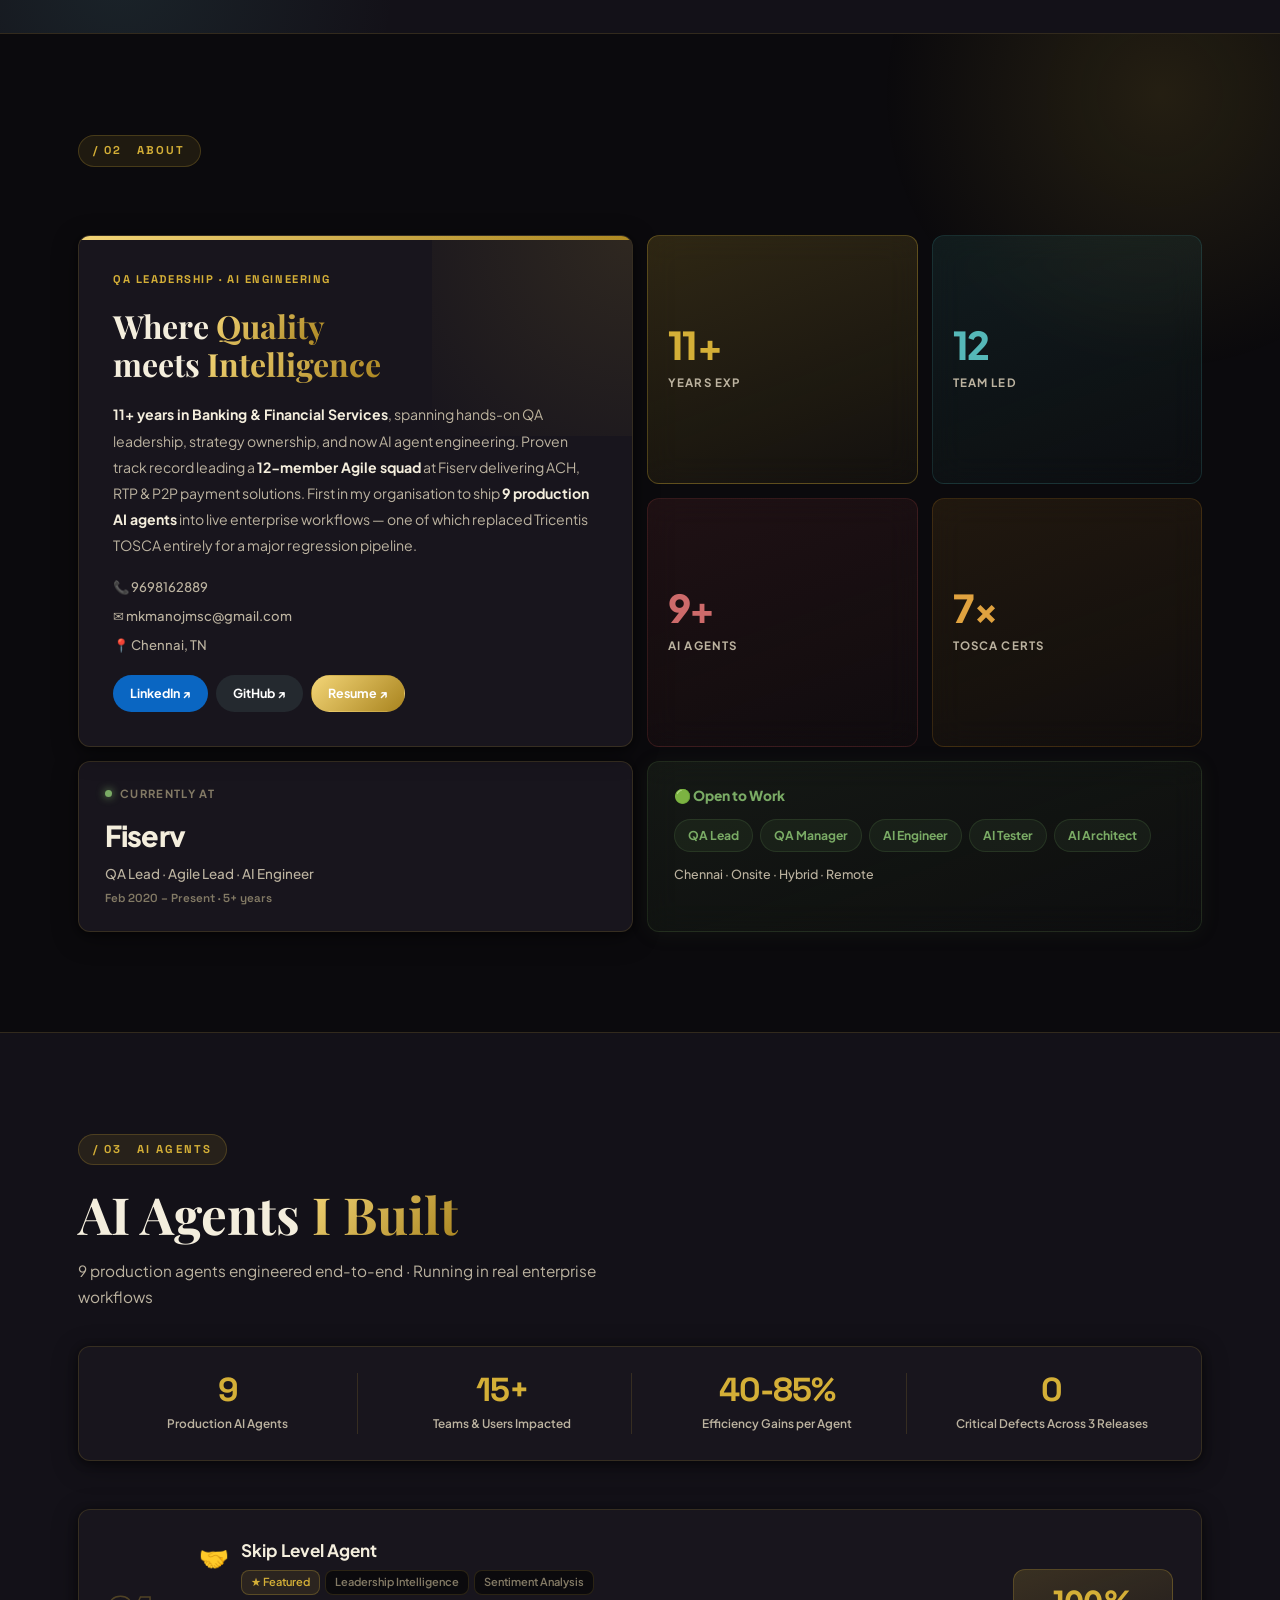
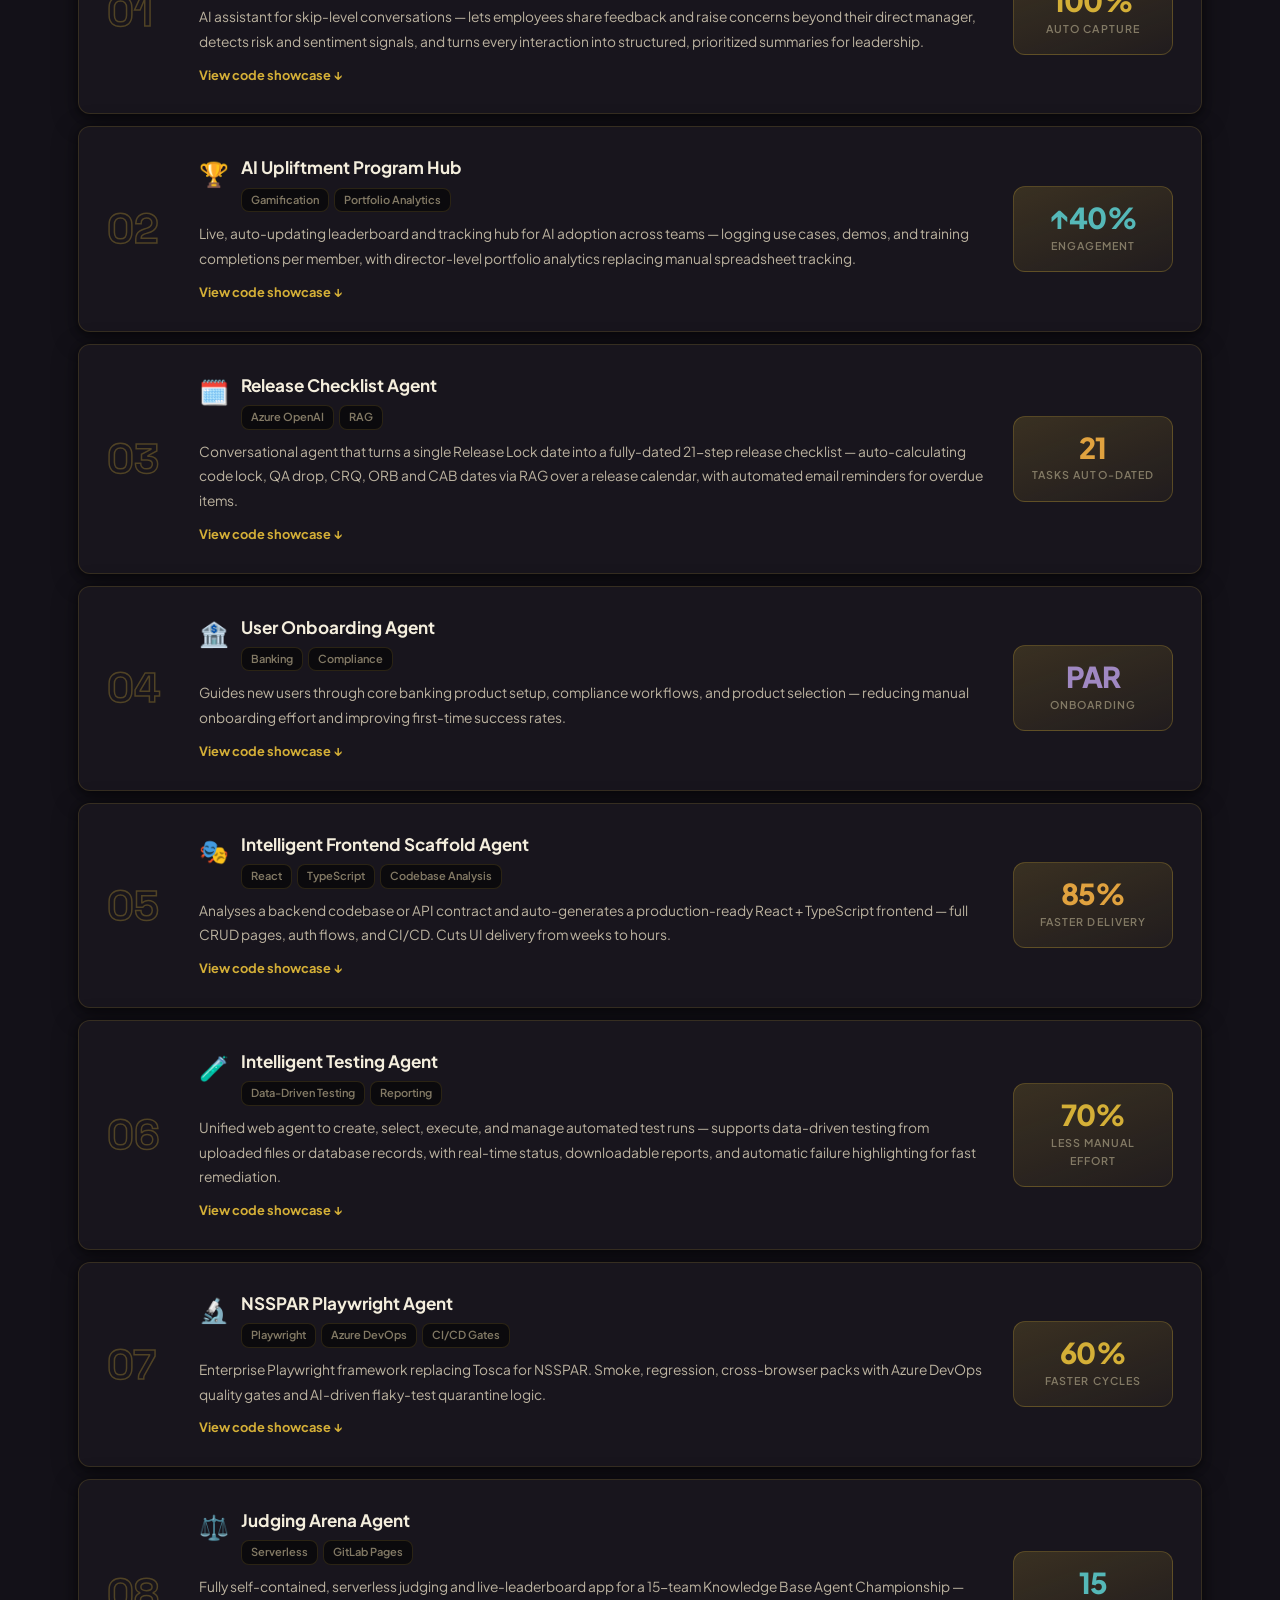
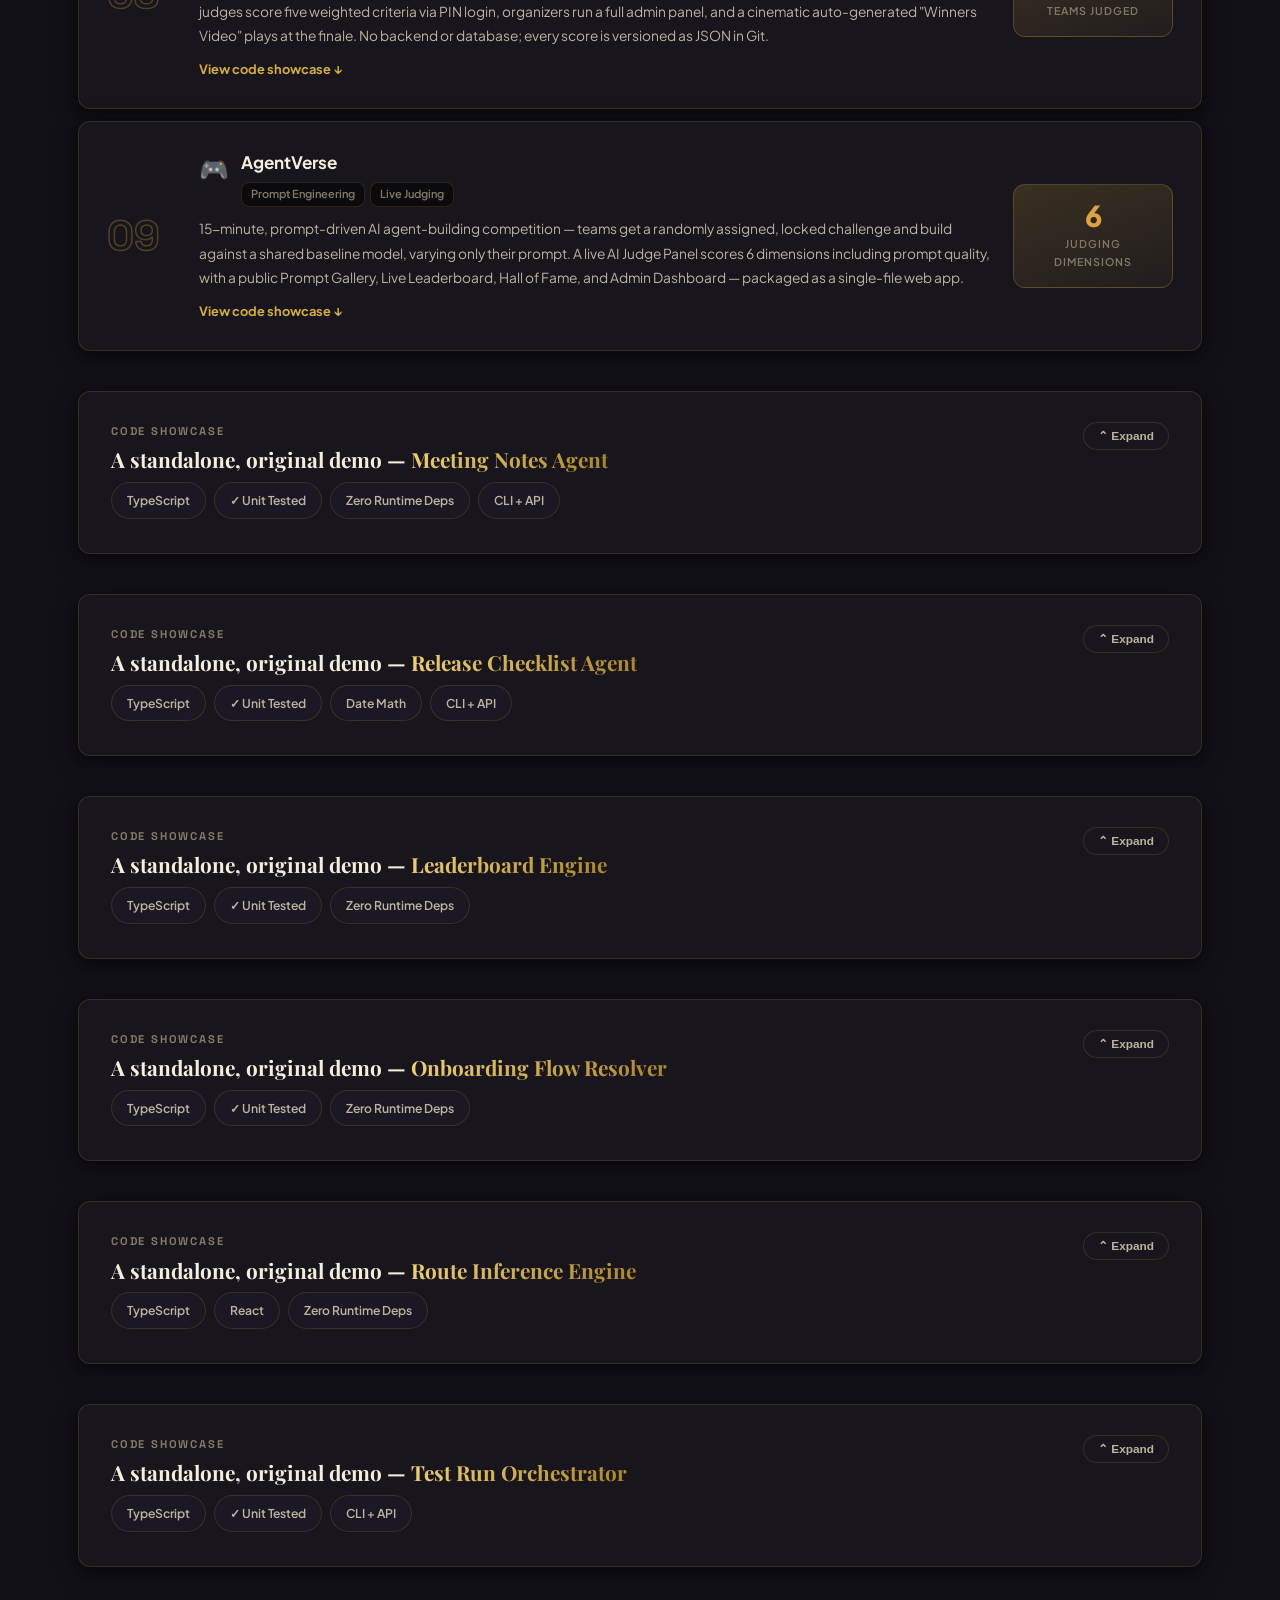
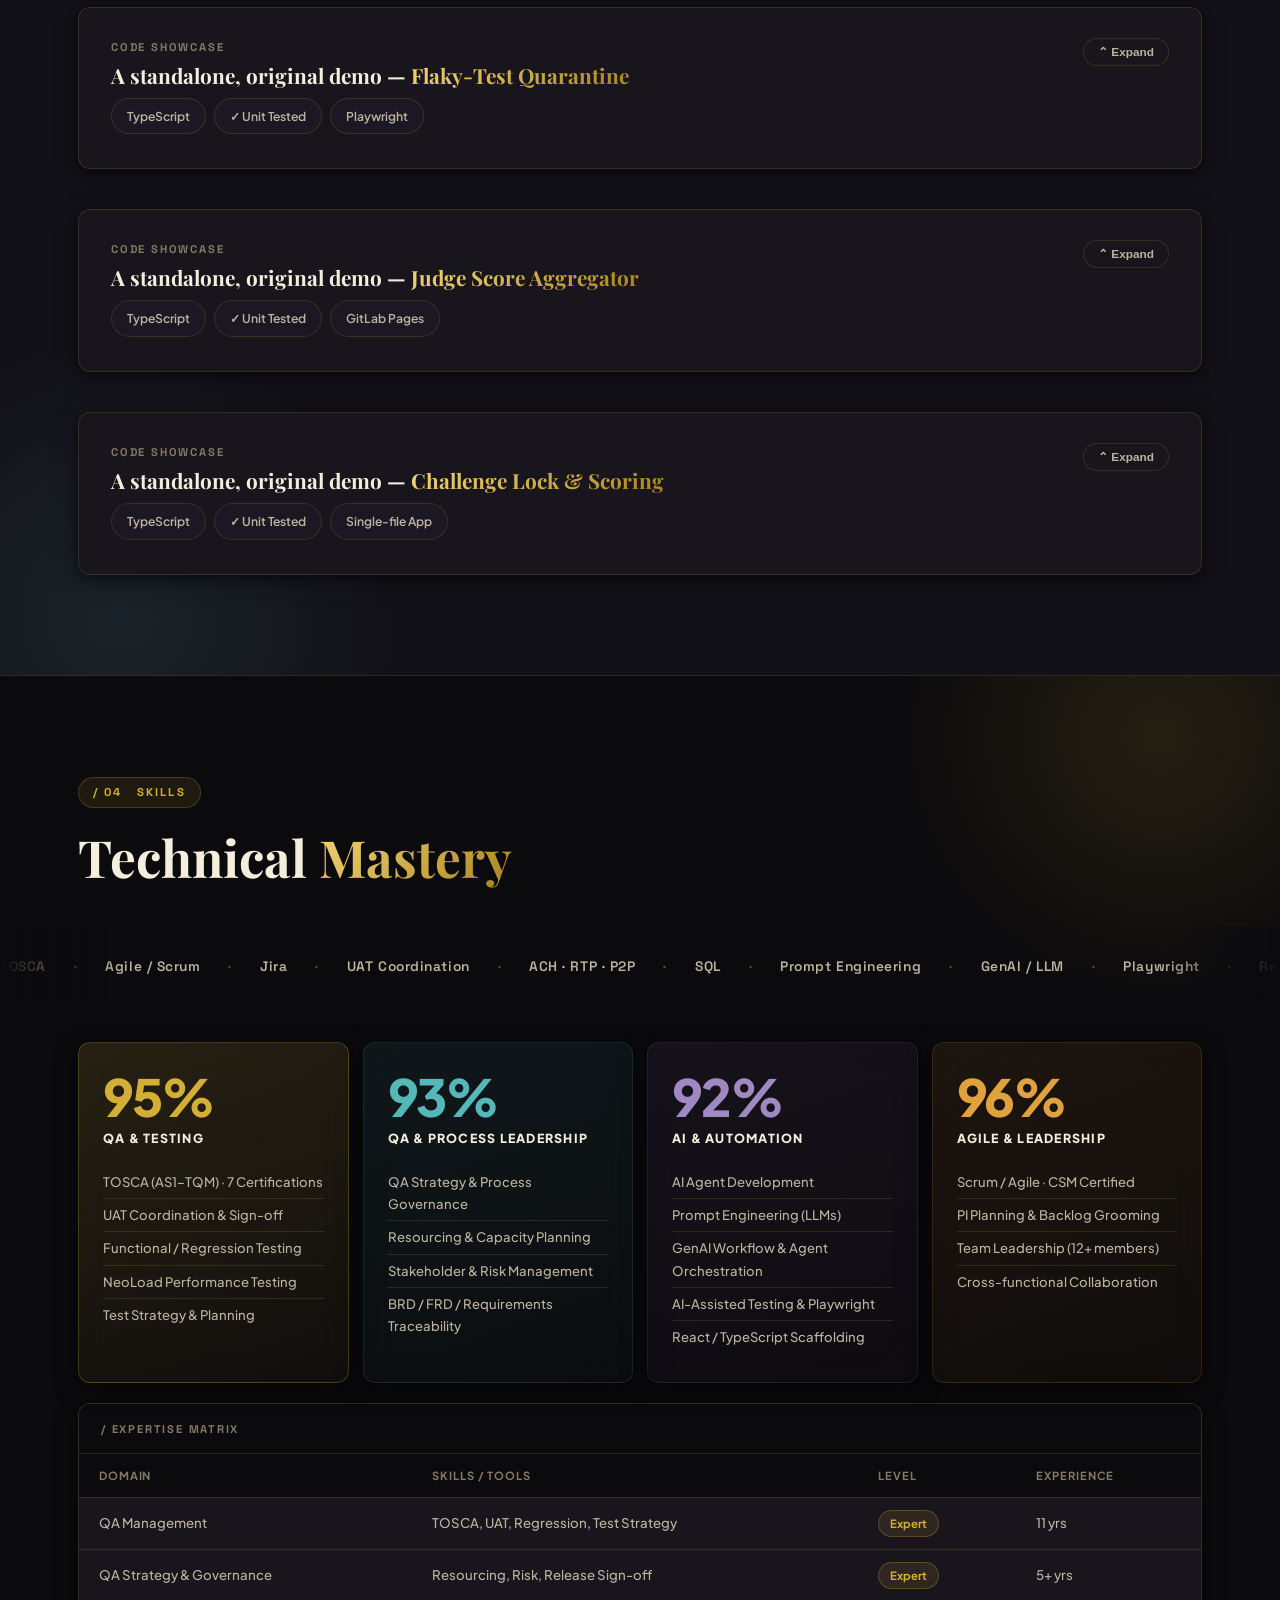
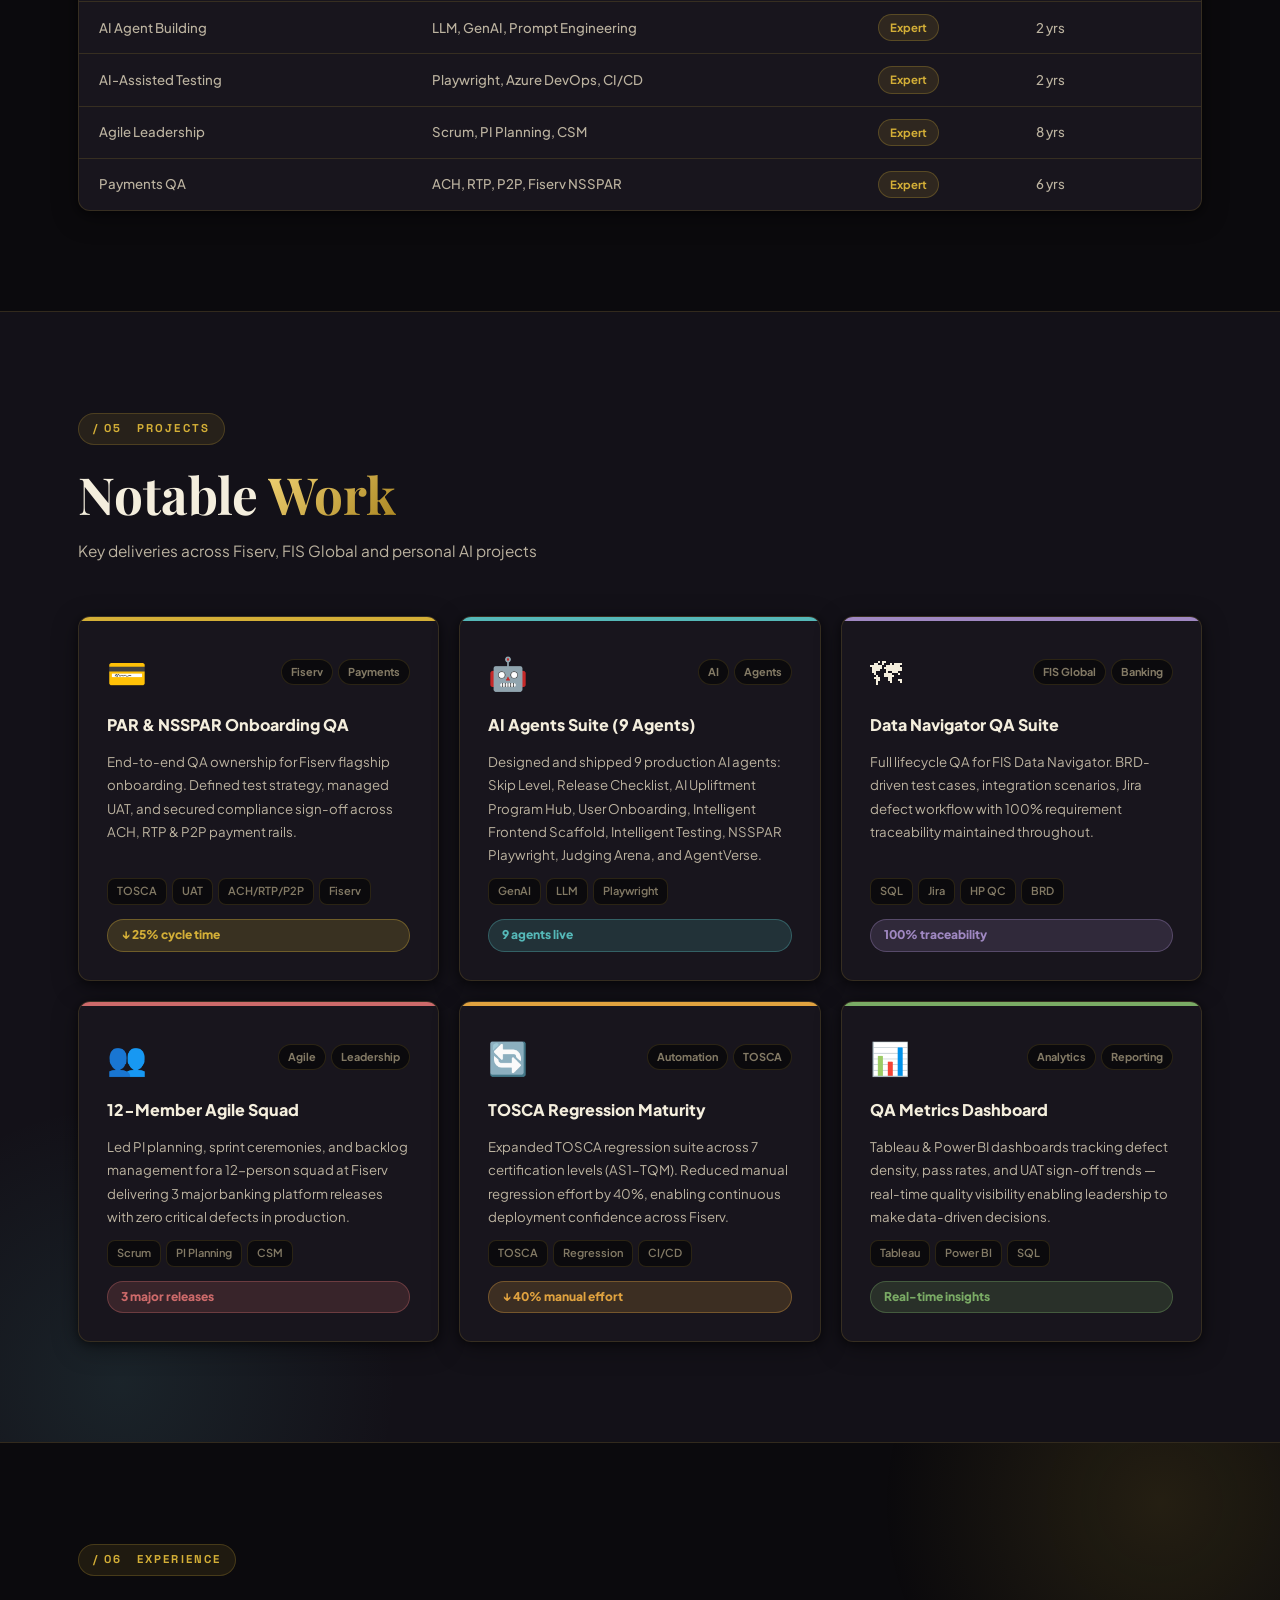
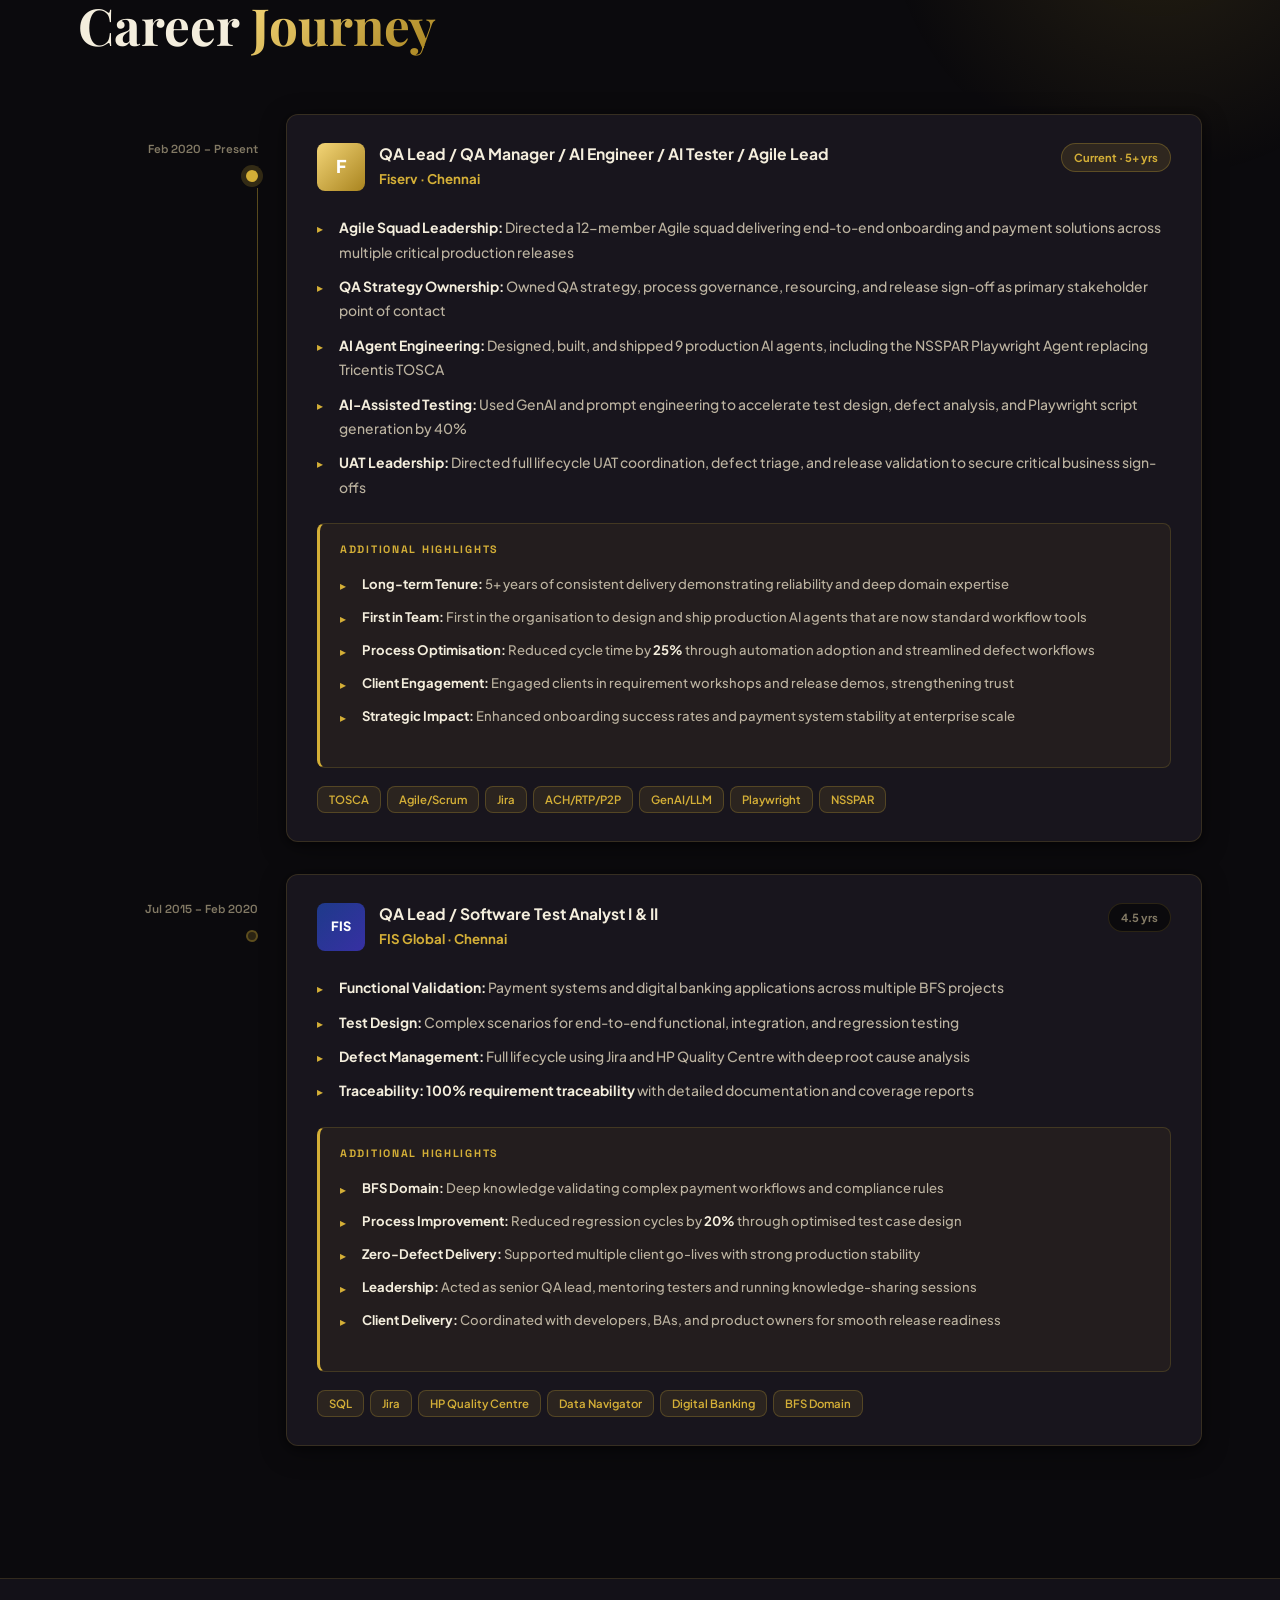
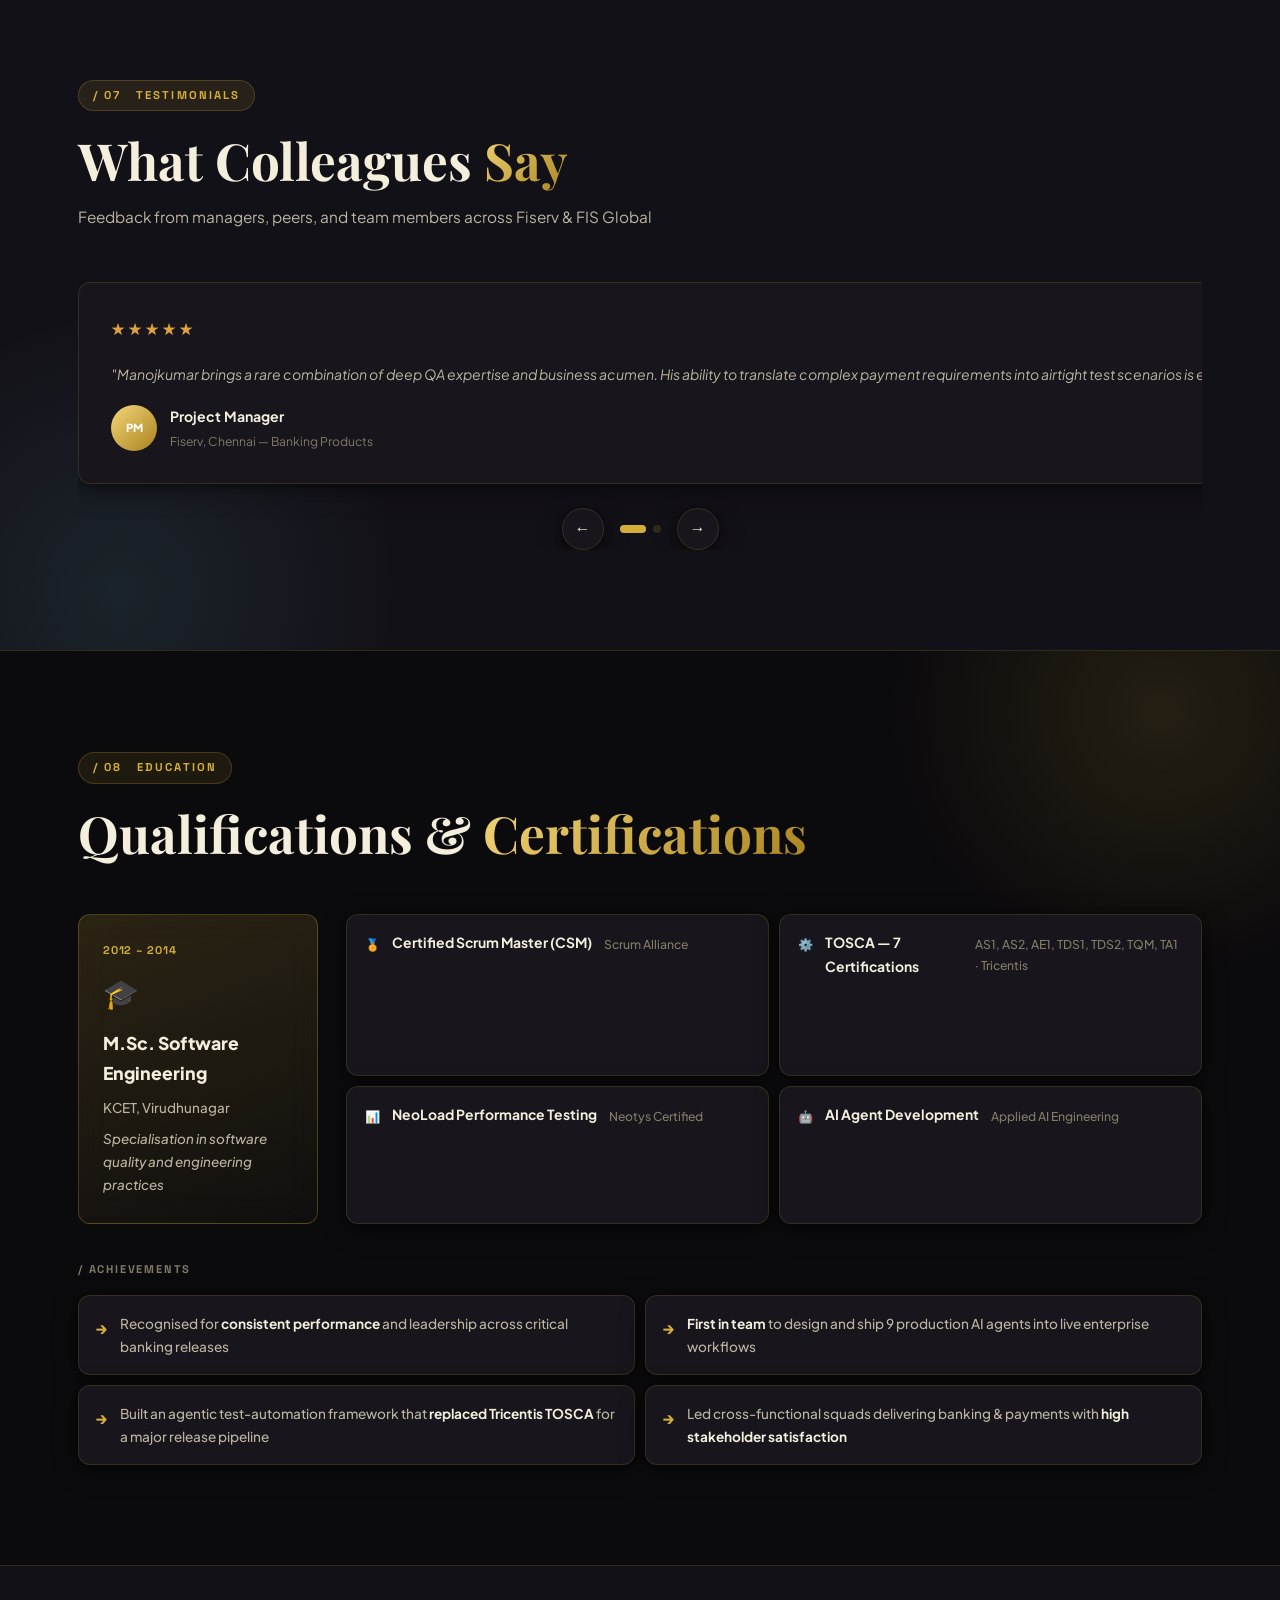
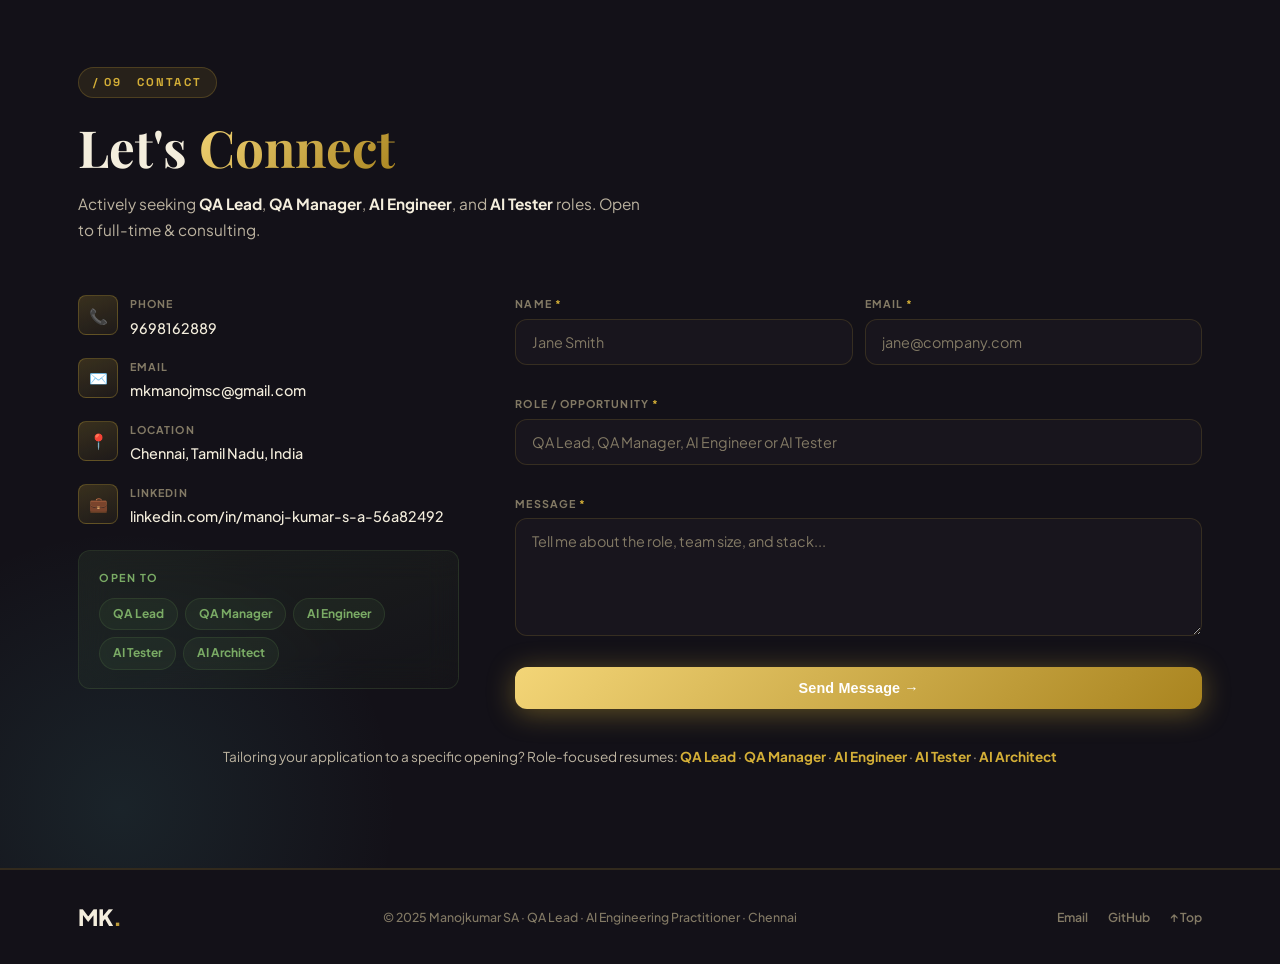
==== commit c728768a: "Fix: code showcases now start collapsed; clicking View code showcase expands only that agent" ====
--- a/index.html
+++ b/index.html
@@ -242,7 +242,7 @@
             </div>
           </div>
           <p>AI assistant for skip-level conversations — lets employees share feedback and raise concerns beyond their direct manager, detects risk and sentiment signals, and turns every interaction into structured, prioritized summaries for leadership.</p>
-          <p style="margin-top:8px;"><a href="#code-showcase-skip-level" style="font-size:.8rem;font-weight:700;">View code showcase ↓</a></p>
+          <p style="margin-top:8px;"><a href="#code-showcase-skip-level" class="cs-view-link" style="font-size:.8rem;font-weight:700;">View code showcase ↓</a></p>
         </div>
         <div class="ac-metric">
           <div class="am-val">100%</div>
@@ -261,7 +261,7 @@
             </div>
           </div>
           <p>Live, auto-updating leaderboard and tracking hub for AI adoption across teams — logging use cases, demos, and training completions per member, with director-level portfolio analytics replacing manual spreadsheet tracking.</p>
-          <p style="margin-top:8px;"><a href="#code-showcase-upliftment-hub" style="font-size:.8rem;font-weight:700;">View code showcase ↓</a></p>
+          <p style="margin-top:8px;"><a href="#code-showcase-upliftment-hub" class="cs-view-link" style="font-size:.8rem;font-weight:700;">View code showcase ↓</a></p>
         </div>
         <div class="ac-metric">
           <div class="am-val blue">↑40%</div>
@@ -280,7 +280,7 @@
             </div>
           </div>
           <p>Conversational agent that turns a single Release Lock date into a fully-dated 21-step release checklist — auto-calculating code lock, QA drop, CRQ, ORB and CAB dates via RAG over a release calendar, with automated email reminders for overdue items.</p>
-          <p style="margin-top:8px;"><a href="#code-showcase-release-checklist" style="font-size:.8rem;font-weight:700;">View code showcase ↓</a></p>
+          <p style="margin-top:8px;"><a href="#code-showcase-release-checklist" class="cs-view-link" style="font-size:.8rem;font-weight:700;">View code showcase ↓</a></p>
         </div>
         <div class="ac-metric">
           <div class="am-val amber">21</div>
@@ -299,7 +299,7 @@
             </div>
           </div>
           <p>Guides new users through core banking product setup, compliance workflows, and product selection — reducing manual onboarding effort and improving first-time success rates.</p>
-          <p style="margin-top:8px;"><a href="#code-showcase-onboarding" style="font-size:.8rem;font-weight:700;">View code showcase ↓</a></p>
+          <p style="margin-top:8px;"><a href="#code-showcase-onboarding" class="cs-view-link" style="font-size:.8rem;font-weight:700;">View code showcase ↓</a></p>
         </div>
         <div class="ac-metric">
           <div class="am-val purple">PAR</div>
@@ -318,7 +318,7 @@
             </div>
           </div>
           <p>Analyses a backend codebase or API contract and auto-generates a production-ready React + TypeScript frontend — full CRUD pages, auth flows, and CI/CD. Cuts UI delivery from weeks to hours.</p>
-          <p style="margin-top:8px;"><a href="#code-showcase-scaffold" style="font-size:.8rem;font-weight:700;">View code showcase ↓</a></p>
+          <p style="margin-top:8px;"><a href="#code-showcase-scaffold" class="cs-view-link" style="font-size:.8rem;font-weight:700;">View code showcase ↓</a></p>
         </div>
         <div class="ac-metric">
           <div class="am-val amber">85%</div>
@@ -337,7 +337,7 @@
             </div>
           </div>
           <p>Unified web agent to create, select, execute, and manage automated test runs — supports data-driven testing from uploaded files or database records, with real-time status, downloadable reports, and automatic failure highlighting for fast remediation.</p>
-          <p style="margin-top:8px;"><a href="#code-showcase-testing" style="font-size:.8rem;font-weight:700;">View code showcase ↓</a></p>
+          <p style="margin-top:8px;"><a href="#code-showcase-testing" class="cs-view-link" style="font-size:.8rem;font-weight:700;">View code showcase ↓</a></p>
         </div>
         <div class="ac-metric">
           <div class="am-val">70%</div>
@@ -356,7 +356,7 @@
             </div>
           </div>
           <p>Enterprise Playwright framework replacing Tosca for NSSPAR. Smoke, regression, cross-browser packs with Azure DevOps quality gates and AI-driven flaky-test quarantine logic.</p>
-          <p style="margin-top:8px;"><a href="#code-showcase-playwright" style="font-size:.8rem;font-weight:700;">View code showcase ↓</a></p>
+          <p style="margin-top:8px;"><a href="#code-showcase-playwright" class="cs-view-link" style="font-size:.8rem;font-weight:700;">View code showcase ↓</a></p>
         </div>
         <div class="ac-metric">
           <div class="am-val">60%</div>
@@ -375,7 +375,7 @@
             </div>
           </div>
           <p>Fully self-contained, serverless judging and live-leaderboard app for a 15-team Knowledge Base Agent Championship — judges score five weighted criteria via PIN login, organizers run a full admin panel, and a cinematic auto-generated "Winners Video" plays at the finale. No backend or database; every score is versioned as JSON in Git.</p>
-          <p style="margin-top:8px;"><a href="#code-showcase-judging-arena" style="font-size:.8rem;font-weight:700;">View code showcase ↓</a></p>
+          <p style="margin-top:8px;"><a href="#code-showcase-judging-arena" class="cs-view-link" style="font-size:.8rem;font-weight:700;">View code showcase ↓</a></p>
         </div>
         <div class="ac-metric">
           <div class="am-val blue">15</div>
@@ -394,7 +394,7 @@
             </div>
           </div>
           <p>15-minute, prompt-driven AI agent-building competition — teams get a randomly assigned, locked challenge and build against a shared baseline model, varying only their prompt. A live AI Judge Panel scores 6 dimensions including prompt quality, with a public Prompt Gallery, Live Leaderboard, Hall of Fame, and Admin Dashboard — packaged as a single-file web app.</p>
-          <p style="margin-top:8px;"><a href="#code-showcase-agentverse" style="font-size:.8rem;font-weight:700;">View code showcase ↓</a></p>
+          <p style="margin-top:8px;"><a href="#code-showcase-agentverse" class="cs-view-link" style="font-size:.8rem;font-weight:700;">View code showcase ↓</a></p>
         </div>
         <div class="ac-metric">
           <div class="am-val amber">6</div>
@@ -405,7 +405,7 @@
     </div>
 
     <!-- CODE SHOWCASE -->
-    <div class="code-showcase" id="code-showcase-skip-level">
+    <div class="code-showcase collapsed" id="code-showcase-skip-level">
       <div class="cs-head">
         <div>
           <div class="ach-label" style="margin-bottom:6px;">Code Showcase</div>
@@ -417,7 +417,7 @@
             <span class="hub-chip">CLI + API</span>
           </div>
         </div>
-        <button class="cs-toggle" type="button" aria-expanded="true">⌄ Minimize</button>
+        <button class="cs-toggle" type="button" aria-expanded="false">⌃ Expand</button>
       </div>
       <div class="cs-content">
       <p class="bb-body" style="margin-bottom:16px;">
@@ -489,7 +489,7 @@
     </div>
 
     <!-- CODE SHOWCASE: RELEASE CHECKLIST AGENT -->
-    <div class="code-showcase" id="code-showcase-release-checklist">
+    <div class="code-showcase collapsed" id="code-showcase-release-checklist">
       <div class="cs-head">
         <div>
           <div class="ach-label" style="margin-bottom:6px;">Code Showcase</div>
@@ -501,7 +501,7 @@
             <span class="hub-chip">CLI + API</span>
           </div>
         </div>
-        <button class="cs-toggle" type="button" aria-expanded="true">⌄ Minimize</button>
+        <button class="cs-toggle" type="button" aria-expanded="false">⌃ Expand</button>
       </div>
       <div class="cs-content">
       <p class="bb-body" style="margin-bottom:16px;">
@@ -580,7 +580,7 @@
     </div>
 
     <!-- CODE SHOWCASE: AI UPLIFTMENT PROGRAM HUB -->
-    <div class="code-showcase" id="code-showcase-upliftment-hub">
+    <div class="code-showcase collapsed" id="code-showcase-upliftment-hub">
       <div class="cs-head">
         <div>
           <div class="ach-label" style="margin-bottom:6px;">Code Showcase</div>
@@ -591,7 +591,7 @@
             <span class="hub-chip">Zero Runtime Deps</span>
           </div>
         </div>
-        <button class="cs-toggle" type="button" aria-expanded="true">⌄ Minimize</button>
+        <button class="cs-toggle" type="button" aria-expanded="false">⌃ Expand</button>
       </div>
       <div class="cs-content">
       <p class="bb-body" style="margin-bottom:16px;">
@@ -649,7 +649,7 @@
     </div>
 
     <!-- CODE SHOWCASE: USER ONBOARDING AGENT -->
-    <div class="code-showcase" id="code-showcase-onboarding">
+    <div class="code-showcase collapsed" id="code-showcase-onboarding">
       <div class="cs-head">
         <div>
           <div class="ach-label" style="margin-bottom:6px;">Code Showcase</div>
@@ -660,7 +660,7 @@
             <span class="hub-chip">Zero Runtime Deps</span>
           </div>
         </div>
-        <button class="cs-toggle" type="button" aria-expanded="true">⌄ Minimize</button>
+        <button class="cs-toggle" type="button" aria-expanded="false">⌃ Expand</button>
       </div>
       <div class="cs-content">
       <p class="bb-body" style="margin-bottom:16px;">
@@ -712,7 +712,7 @@
     </div>
 
     <!-- CODE SHOWCASE: INTELLIGENT FRONTEND SCAFFOLD AGENT -->
-    <div class="code-showcase" id="code-showcase-scaffold">
+    <div class="code-showcase collapsed" id="code-showcase-scaffold">
       <div class="cs-head">
         <div>
           <div class="ach-label" style="margin-bottom:6px;">Code Showcase</div>
@@ -723,7 +723,7 @@
             <span class="hub-chip">Zero Runtime Deps</span>
           </div>
         </div>
-        <button class="cs-toggle" type="button" aria-expanded="true">⌄ Minimize</button>
+        <button class="cs-toggle" type="button" aria-expanded="false">⌃ Expand</button>
       </div>
       <div class="cs-content">
       <p class="bb-body" style="margin-bottom:16px;">
@@ -778,7 +778,7 @@
     </div>
 
     <!-- CODE SHOWCASE: INTELLIGENT TESTING AGENT -->
-    <div class="code-showcase" id="code-showcase-testing">
+    <div class="code-showcase collapsed" id="code-showcase-testing">
       <div class="cs-head">
         <div>
           <div class="ach-label" style="margin-bottom:6px;">Code Showcase</div>
@@ -789,7 +789,7 @@
             <span class="hub-chip">CLI + API</span>
           </div>
         </div>
-        <button class="cs-toggle" type="button" aria-expanded="true">⌄ Minimize</button>
+        <button class="cs-toggle" type="button" aria-expanded="false">⌃ Expand</button>
       </div>
       <div class="cs-content">
       <p class="bb-body" style="margin-bottom:16px;">
@@ -845,7 +845,7 @@
     </div>
 
     <!-- CODE SHOWCASE: NSSPAR PLAYWRIGHT AGENT -->
-    <div class="code-showcase" id="code-showcase-playwright">
+    <div class="code-showcase collapsed" id="code-showcase-playwright">
       <div class="cs-head">
         <div>
           <div class="ach-label" style="margin-bottom:6px;">Code Showcase</div>
@@ -856,7 +856,7 @@
             <span class="hub-chip">Playwright</span>
           </div>
         </div>
-        <button class="cs-toggle" type="button" aria-expanded="true">⌄ Minimize</button>
+        <button class="cs-toggle" type="button" aria-expanded="false">⌃ Expand</button>
       </div>
       <div class="cs-content">
       <p class="bb-body" style="margin-bottom:16px;">
@@ -906,7 +906,7 @@
     </div>
 
     <!-- CODE SHOWCASE: JUDGING ARENA AGENT -->
-    <div class="code-showcase" id="code-showcase-judging-arena">
+    <div class="code-showcase collapsed" id="code-showcase-judging-arena">
       <div class="cs-head">
         <div>
           <div class="ach-label" style="margin-bottom:6px;">Code Showcase</div>
@@ -917,7 +917,7 @@
             <span class="hub-chip">GitLab Pages</span>
           </div>
         </div>
-        <button class="cs-toggle" type="button" aria-expanded="true">⌄ Minimize</button>
+        <button class="cs-toggle" type="button" aria-expanded="false">⌃ Expand</button>
       </div>
       <div class="cs-content">
       <p class="bb-body" style="margin-bottom:16px;">
@@ -971,7 +971,7 @@
     </div>
 
     <!-- CODE SHOWCASE: AGENTVERSE -->
-    <div class="code-showcase" id="code-showcase-agentverse">
+    <div class="code-showcase collapsed" id="code-showcase-agentverse">
       <div class="cs-head">
         <div>
           <div class="ach-label" style="margin-bottom:6px;">Code Showcase</div>
@@ -982,7 +982,7 @@
             <span class="hub-chip">Single-file App</span>
           </div>
         </div>
-        <button class="cs-toggle" type="button" aria-expanded="true">⌄ Minimize</button>
+        <button class="cs-toggle" type="button" aria-expanded="false">⌃ Expand</button>
       </div>
       <div class="cs-content">
       <p class="bb-body" style="margin-bottom:16px;">
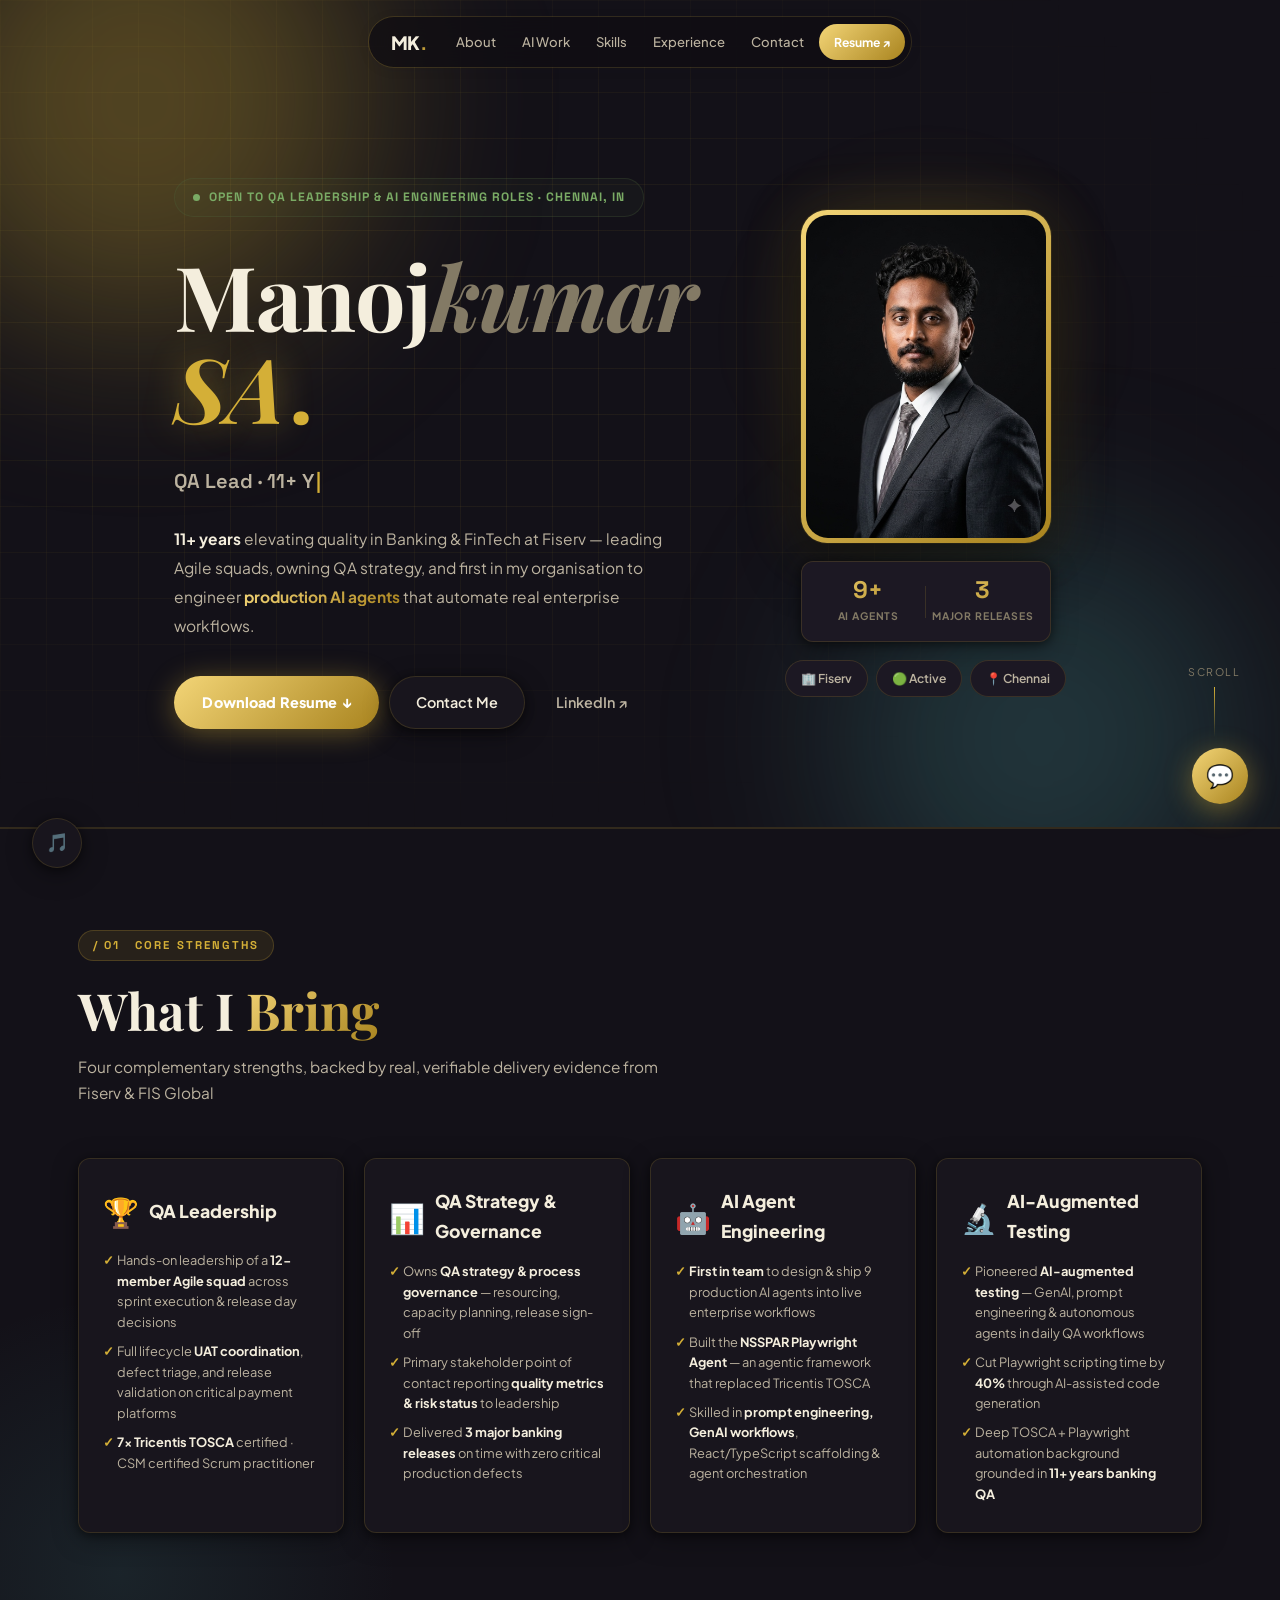
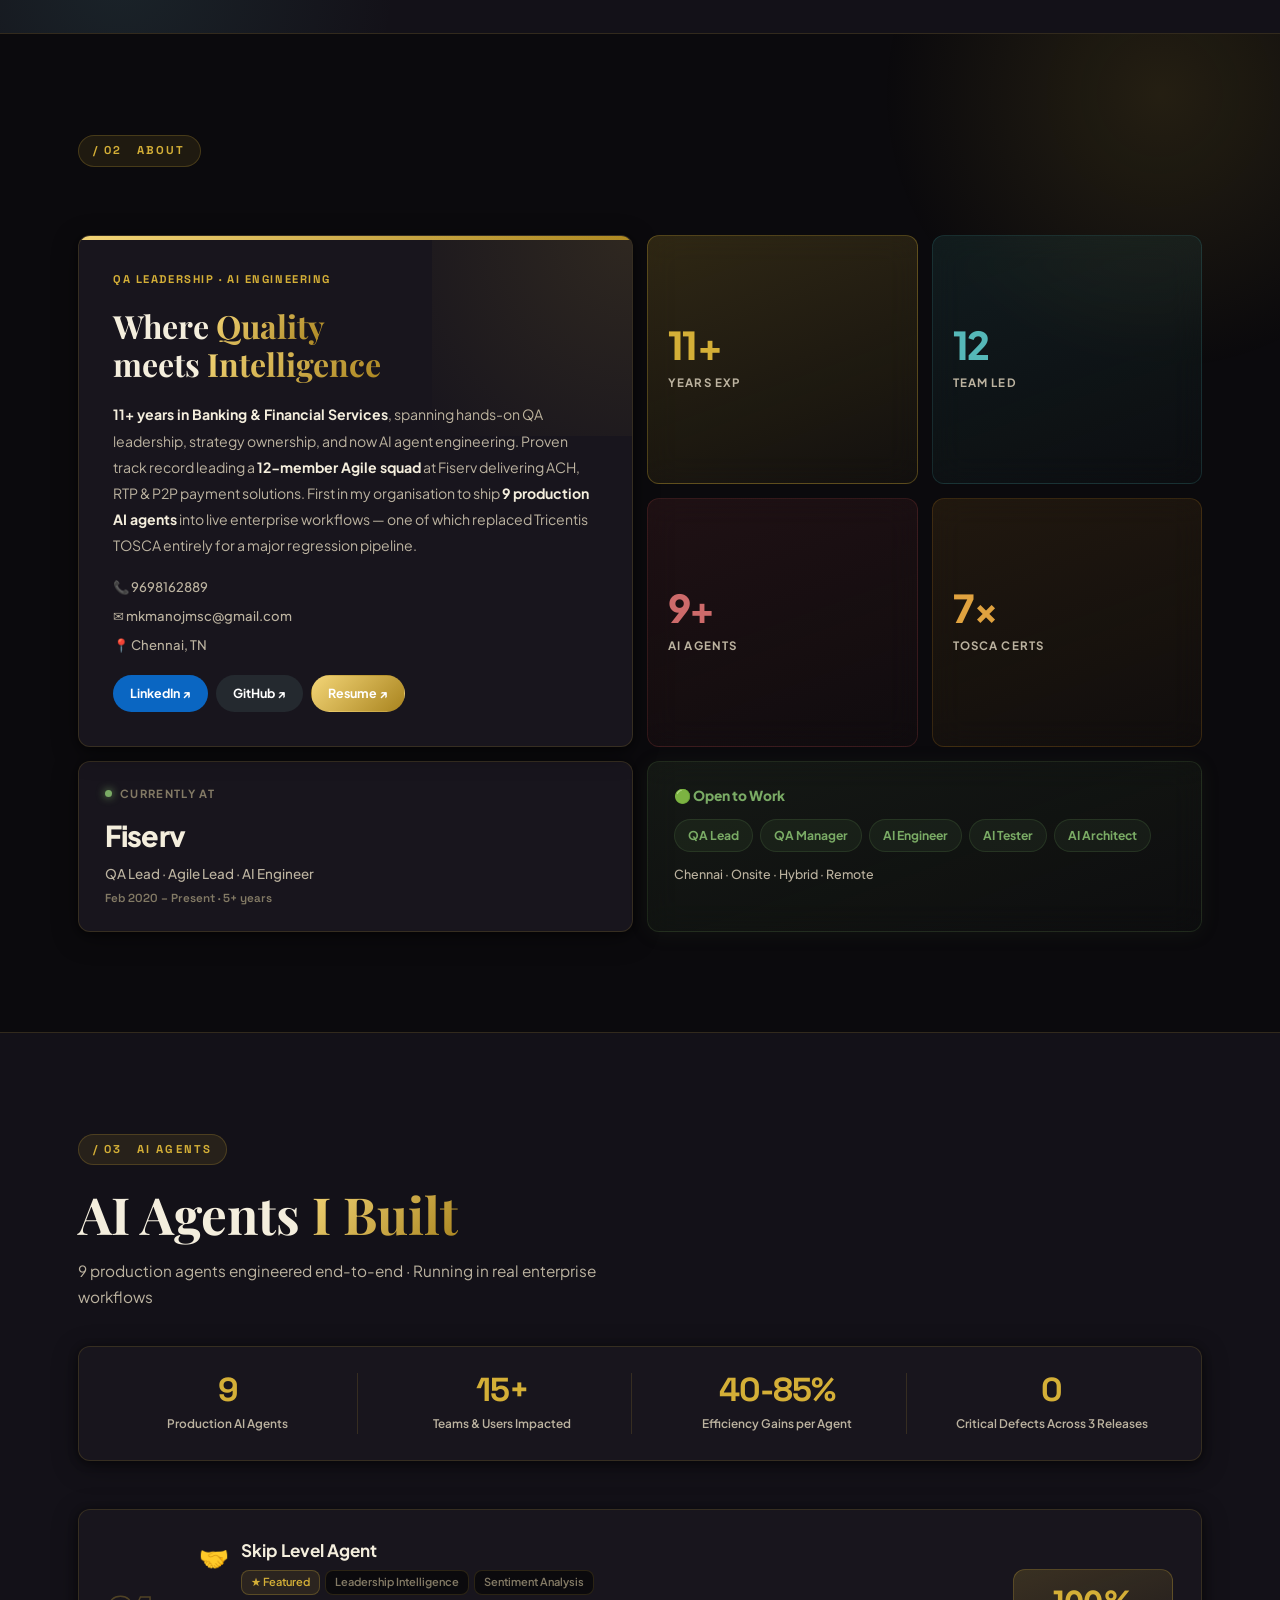
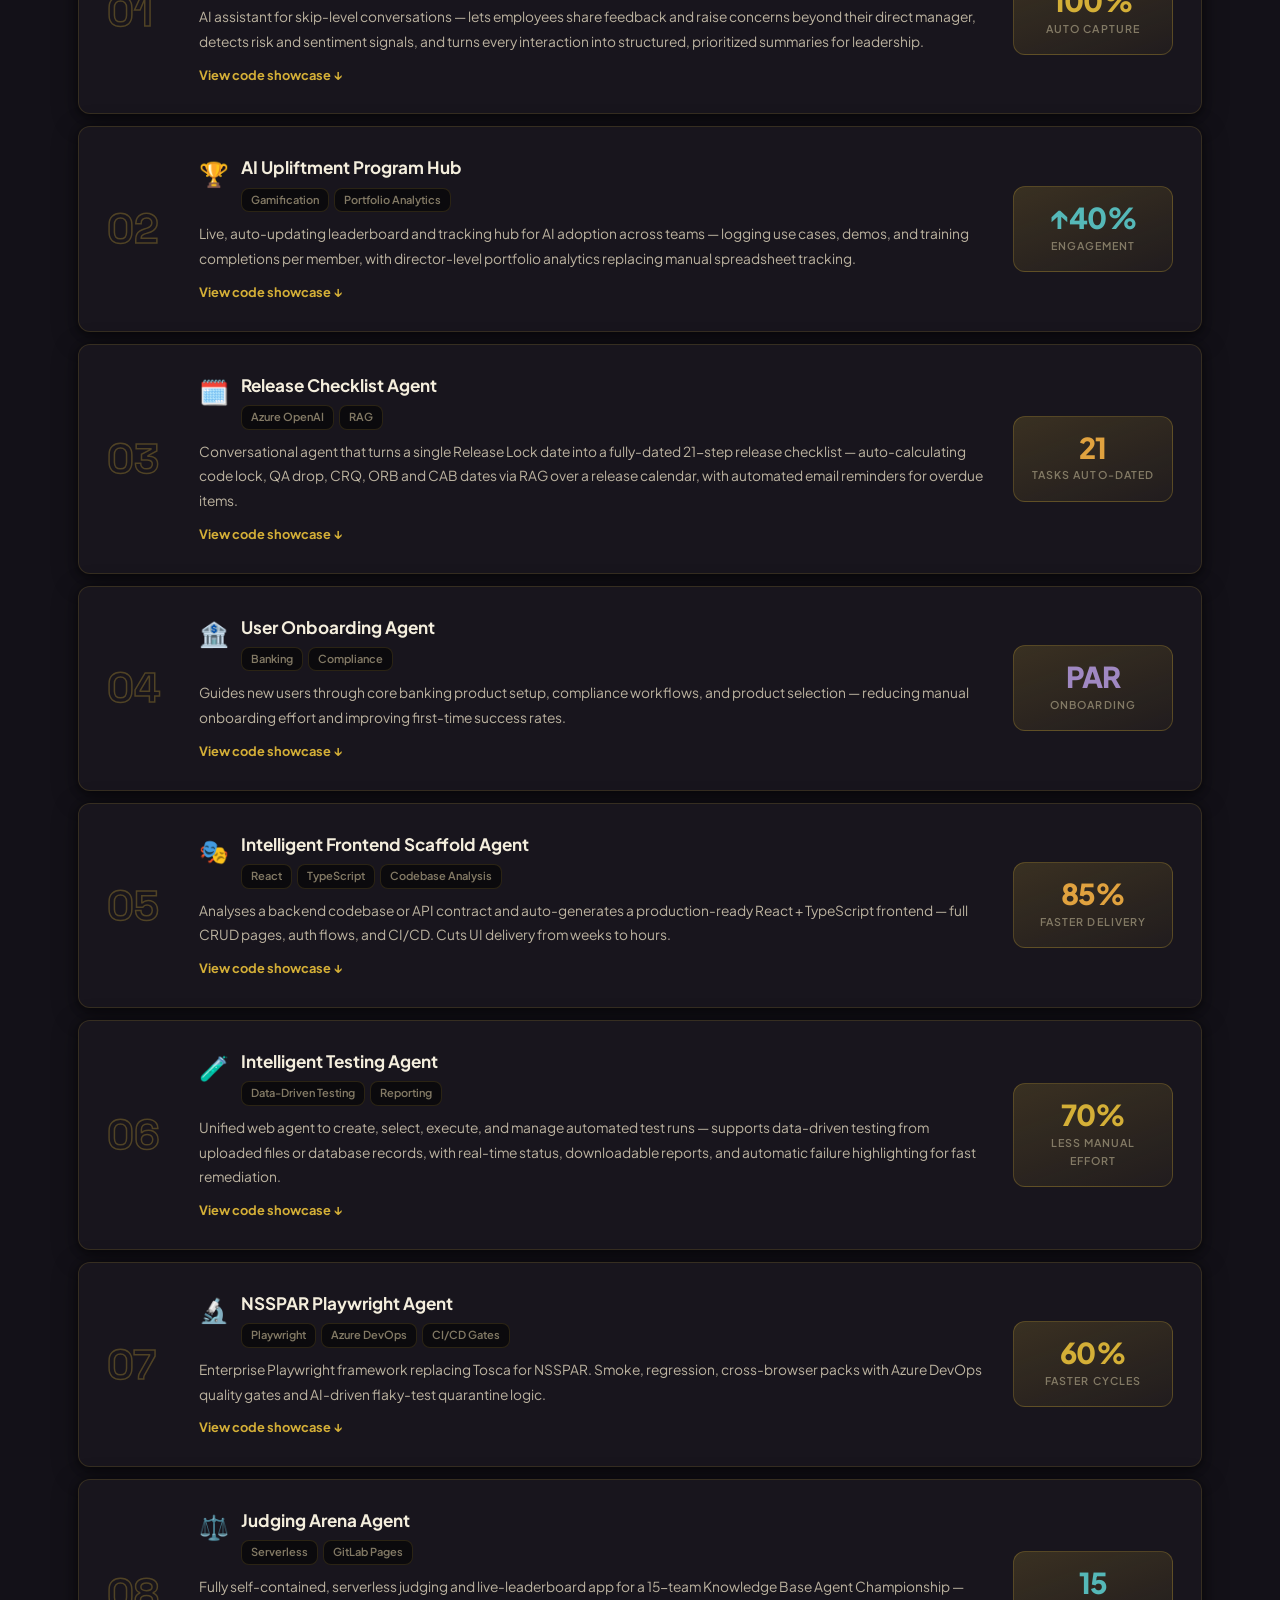
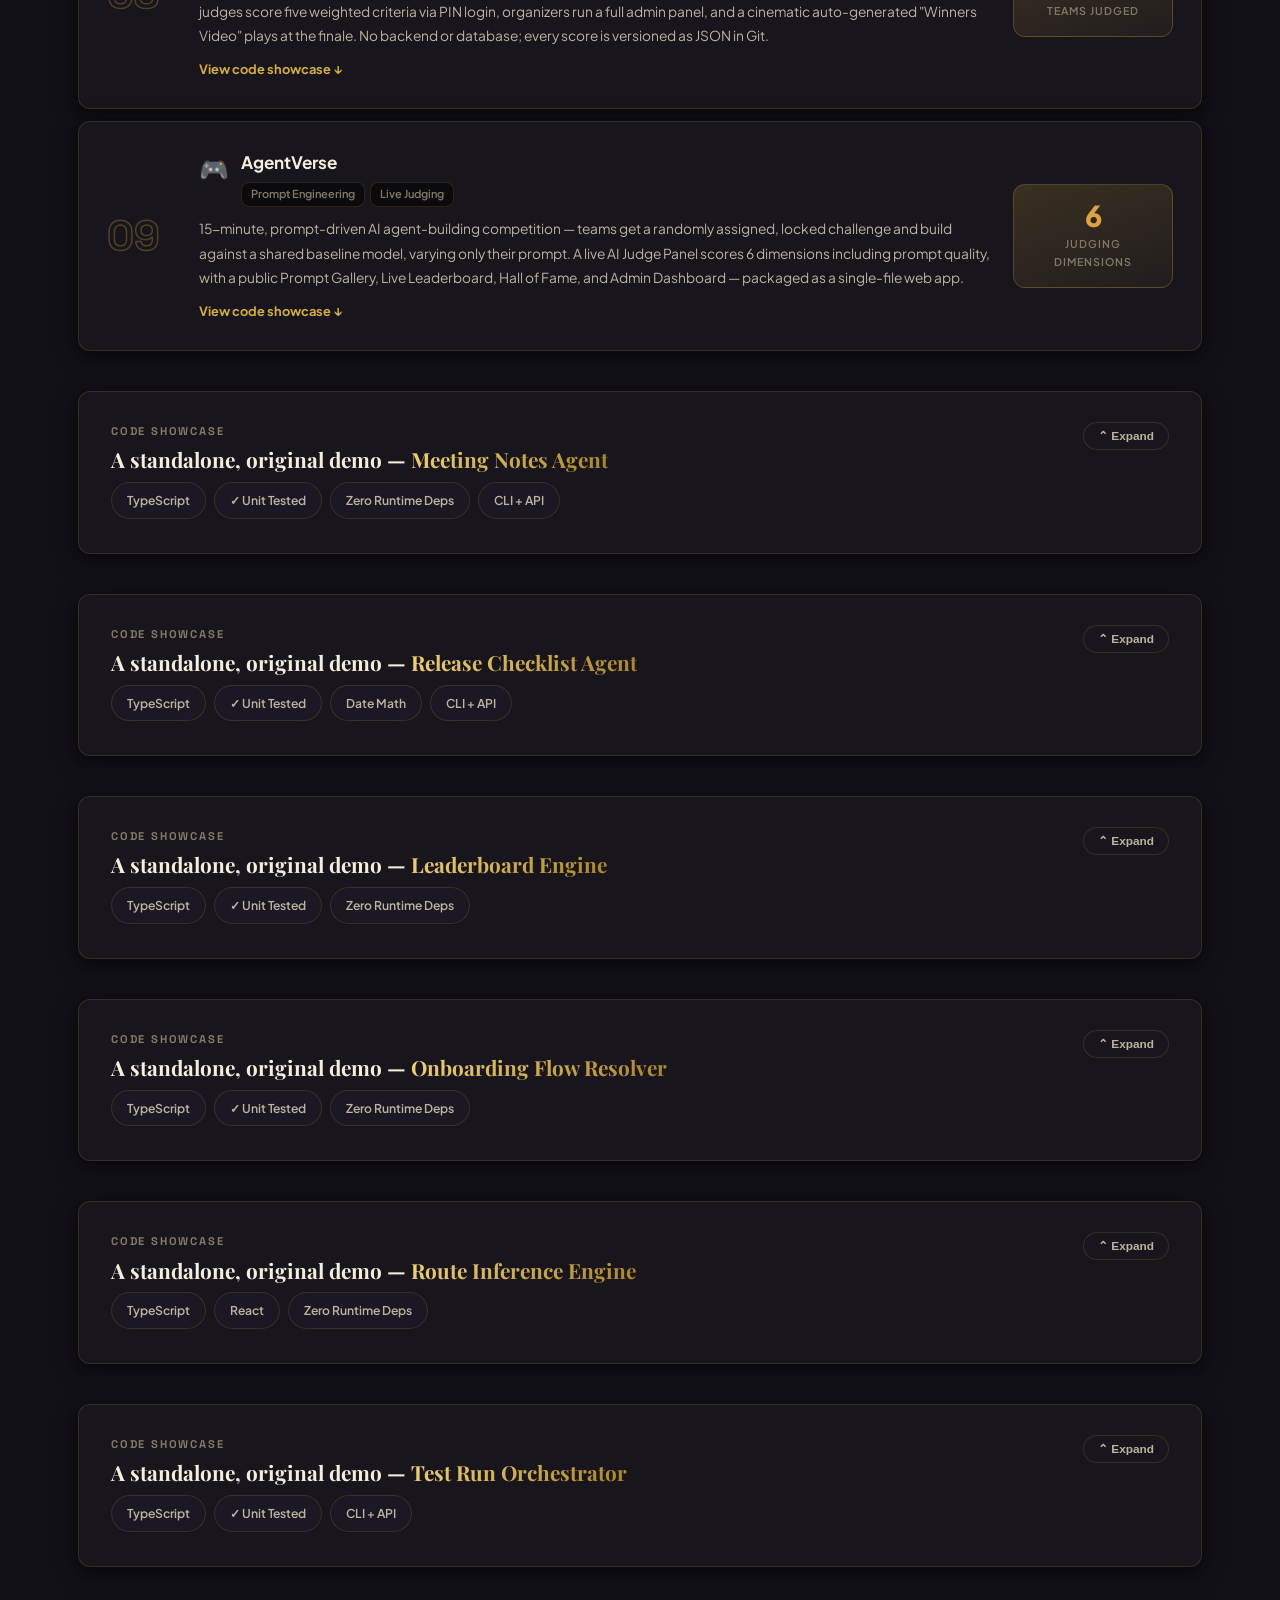
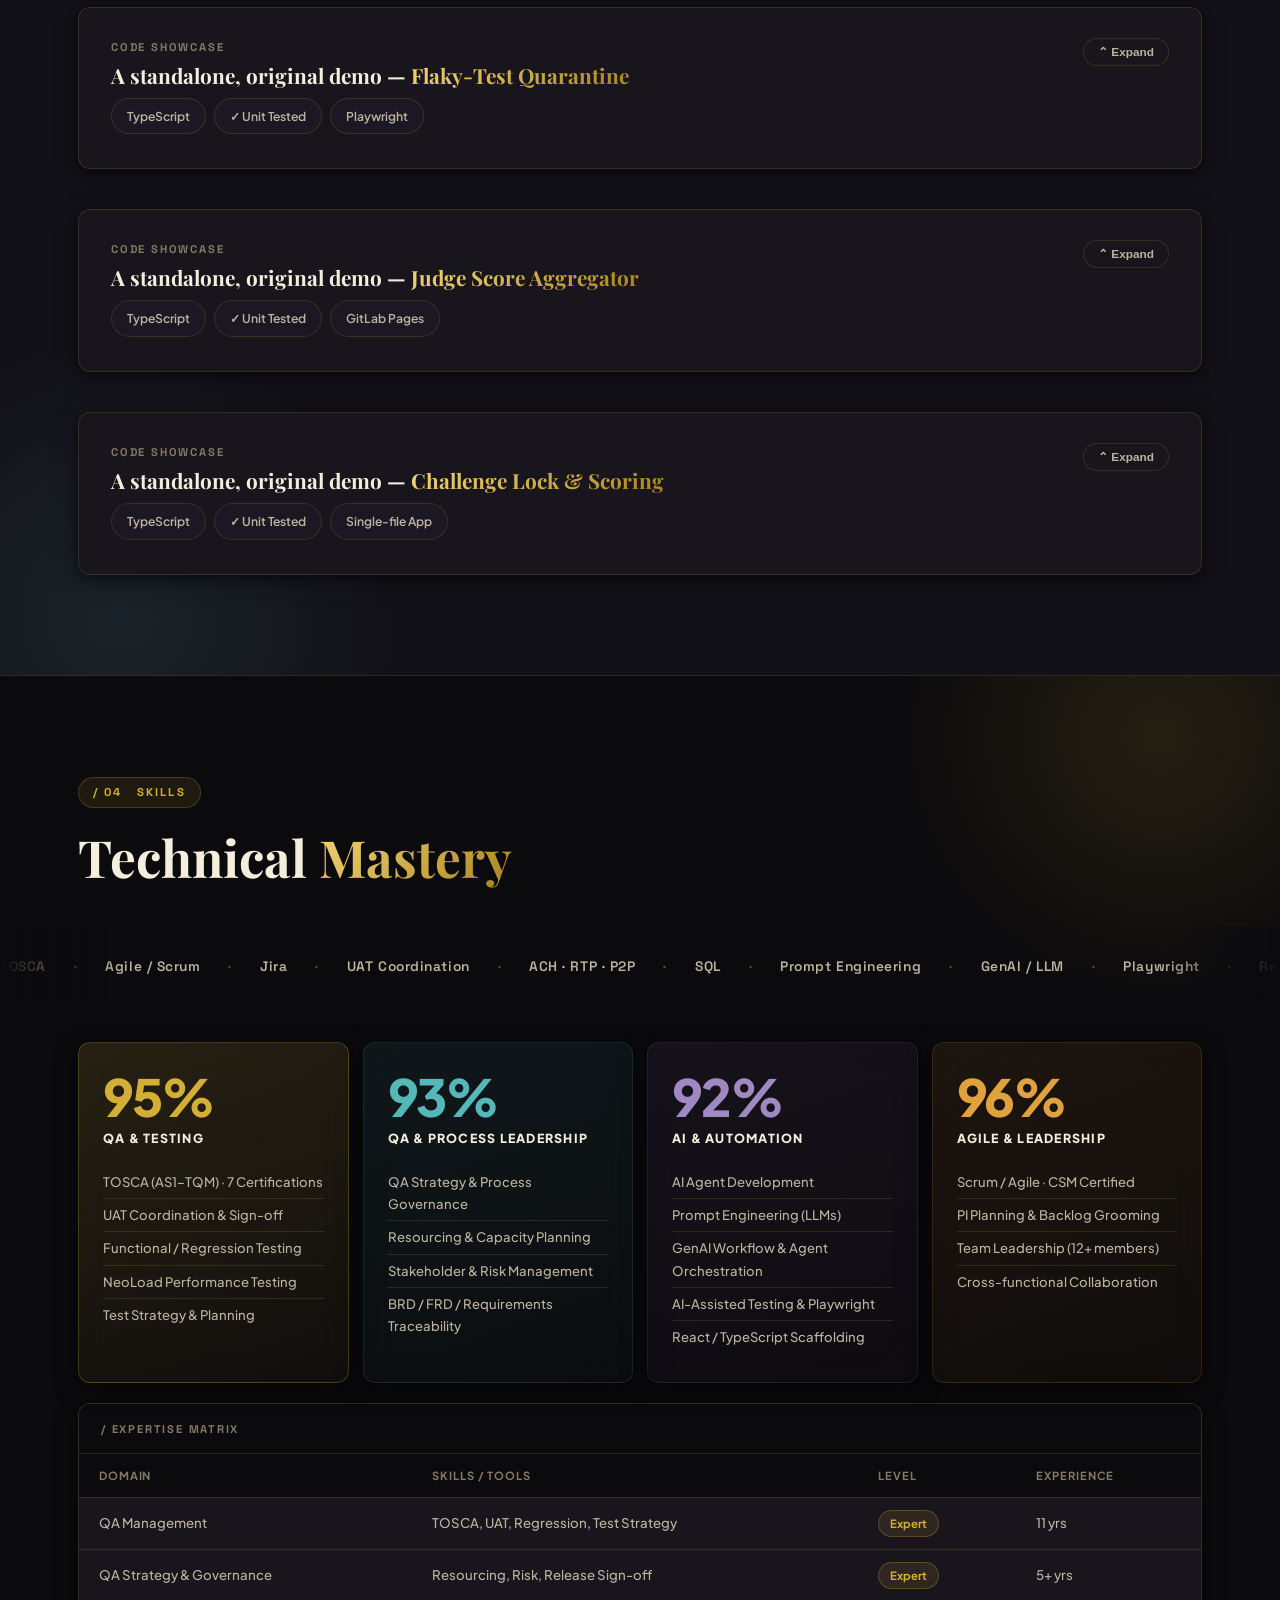
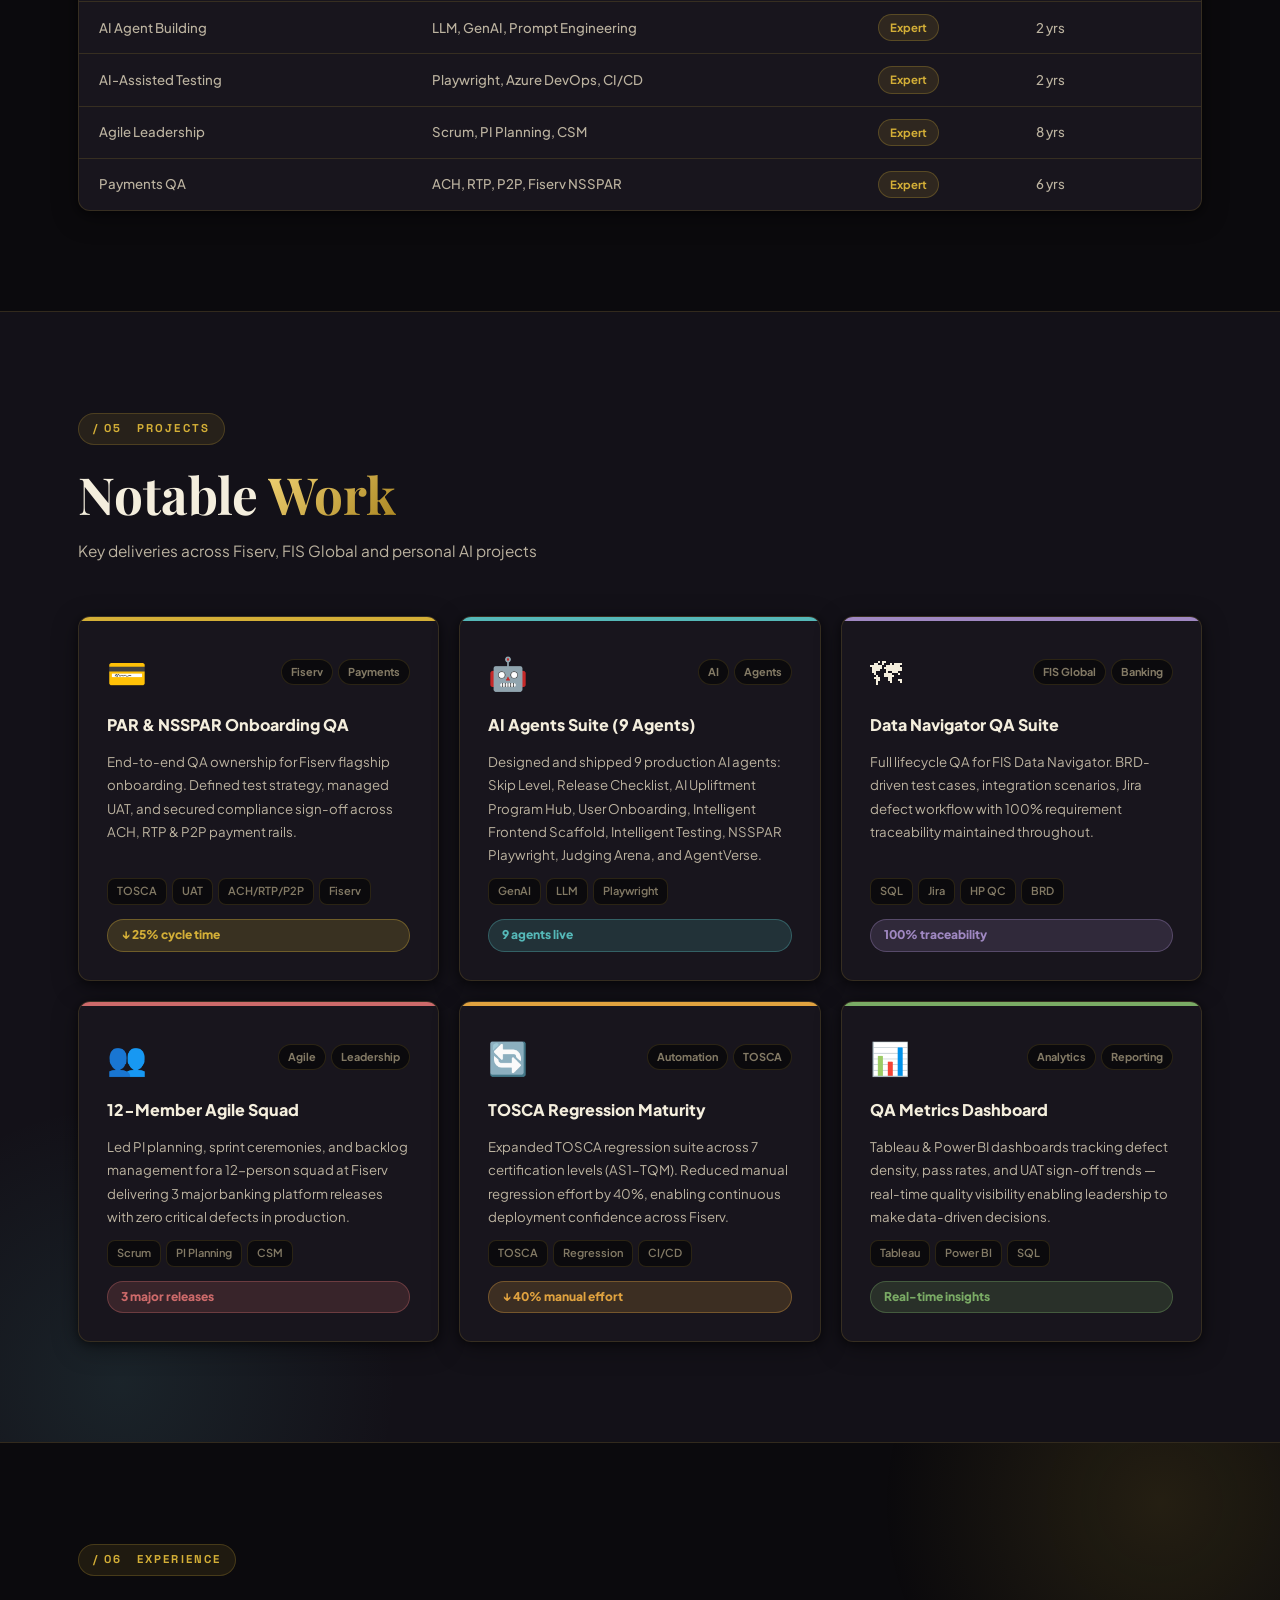
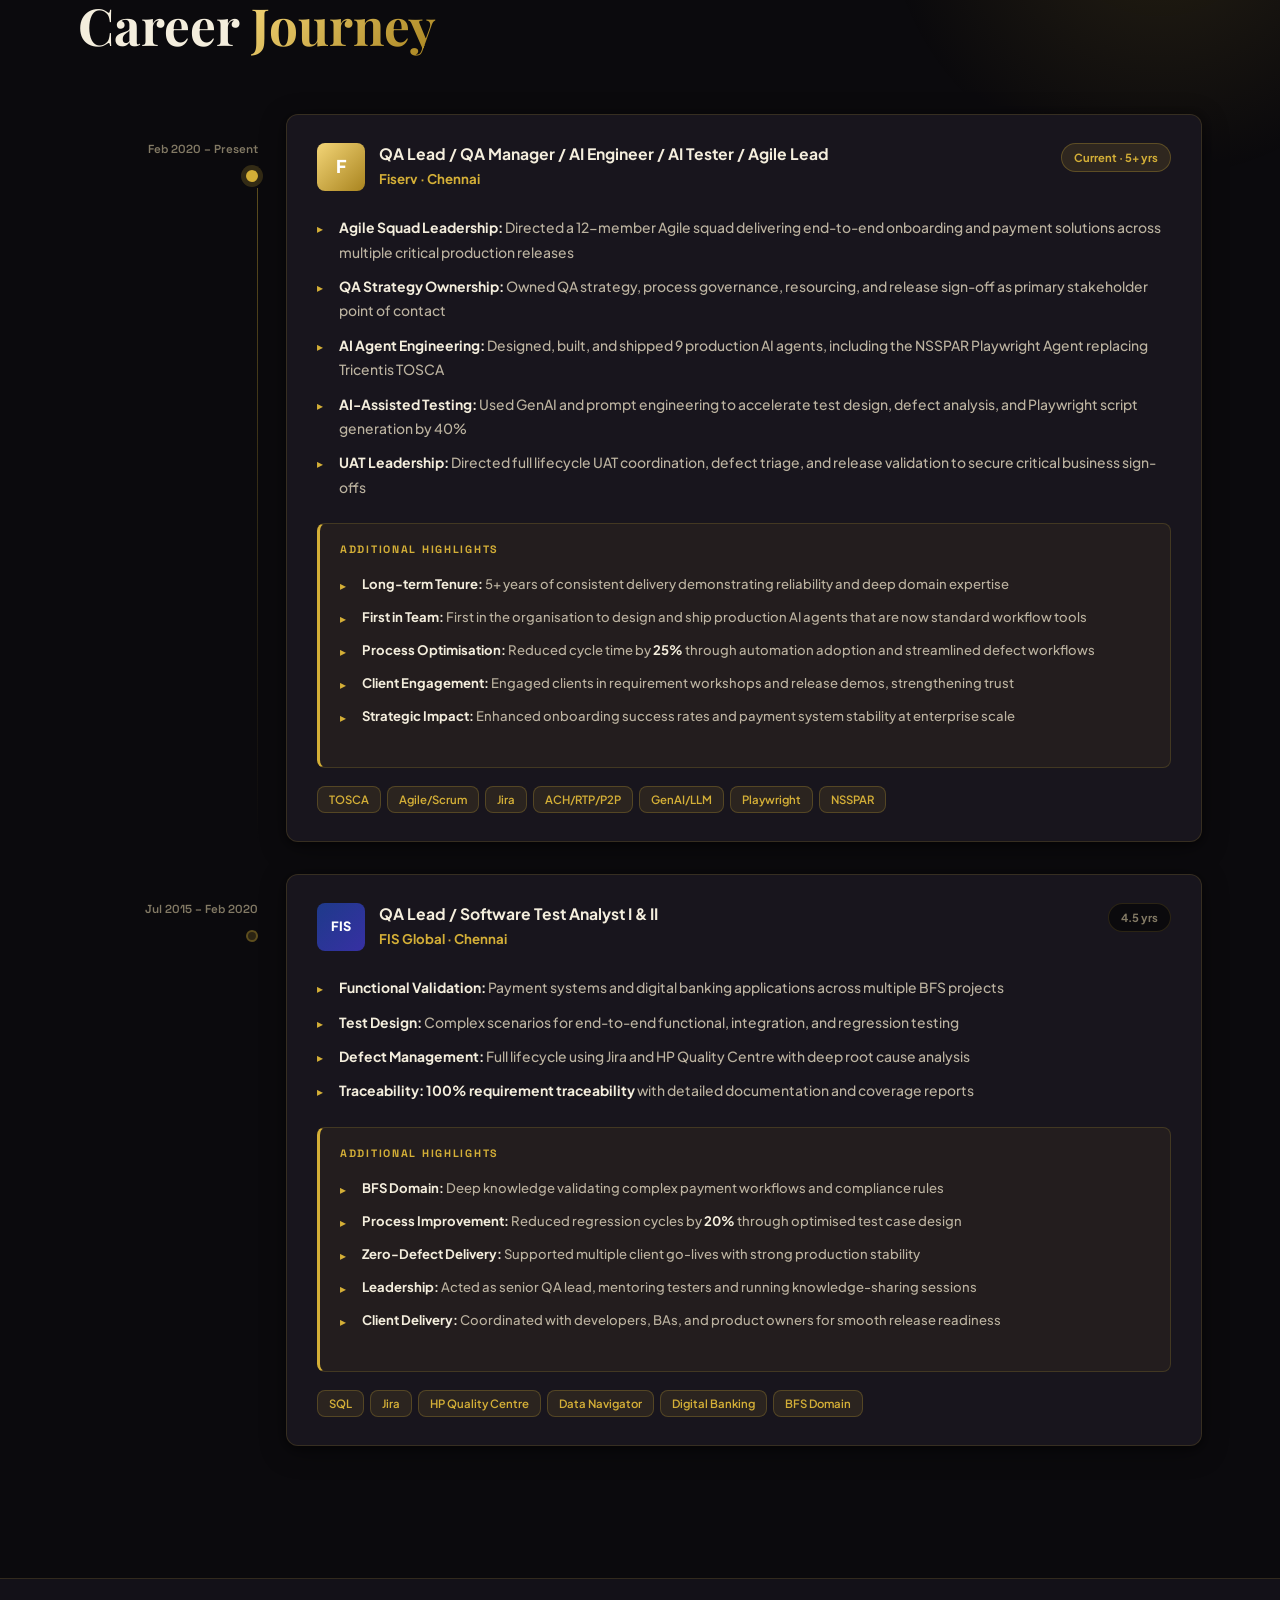
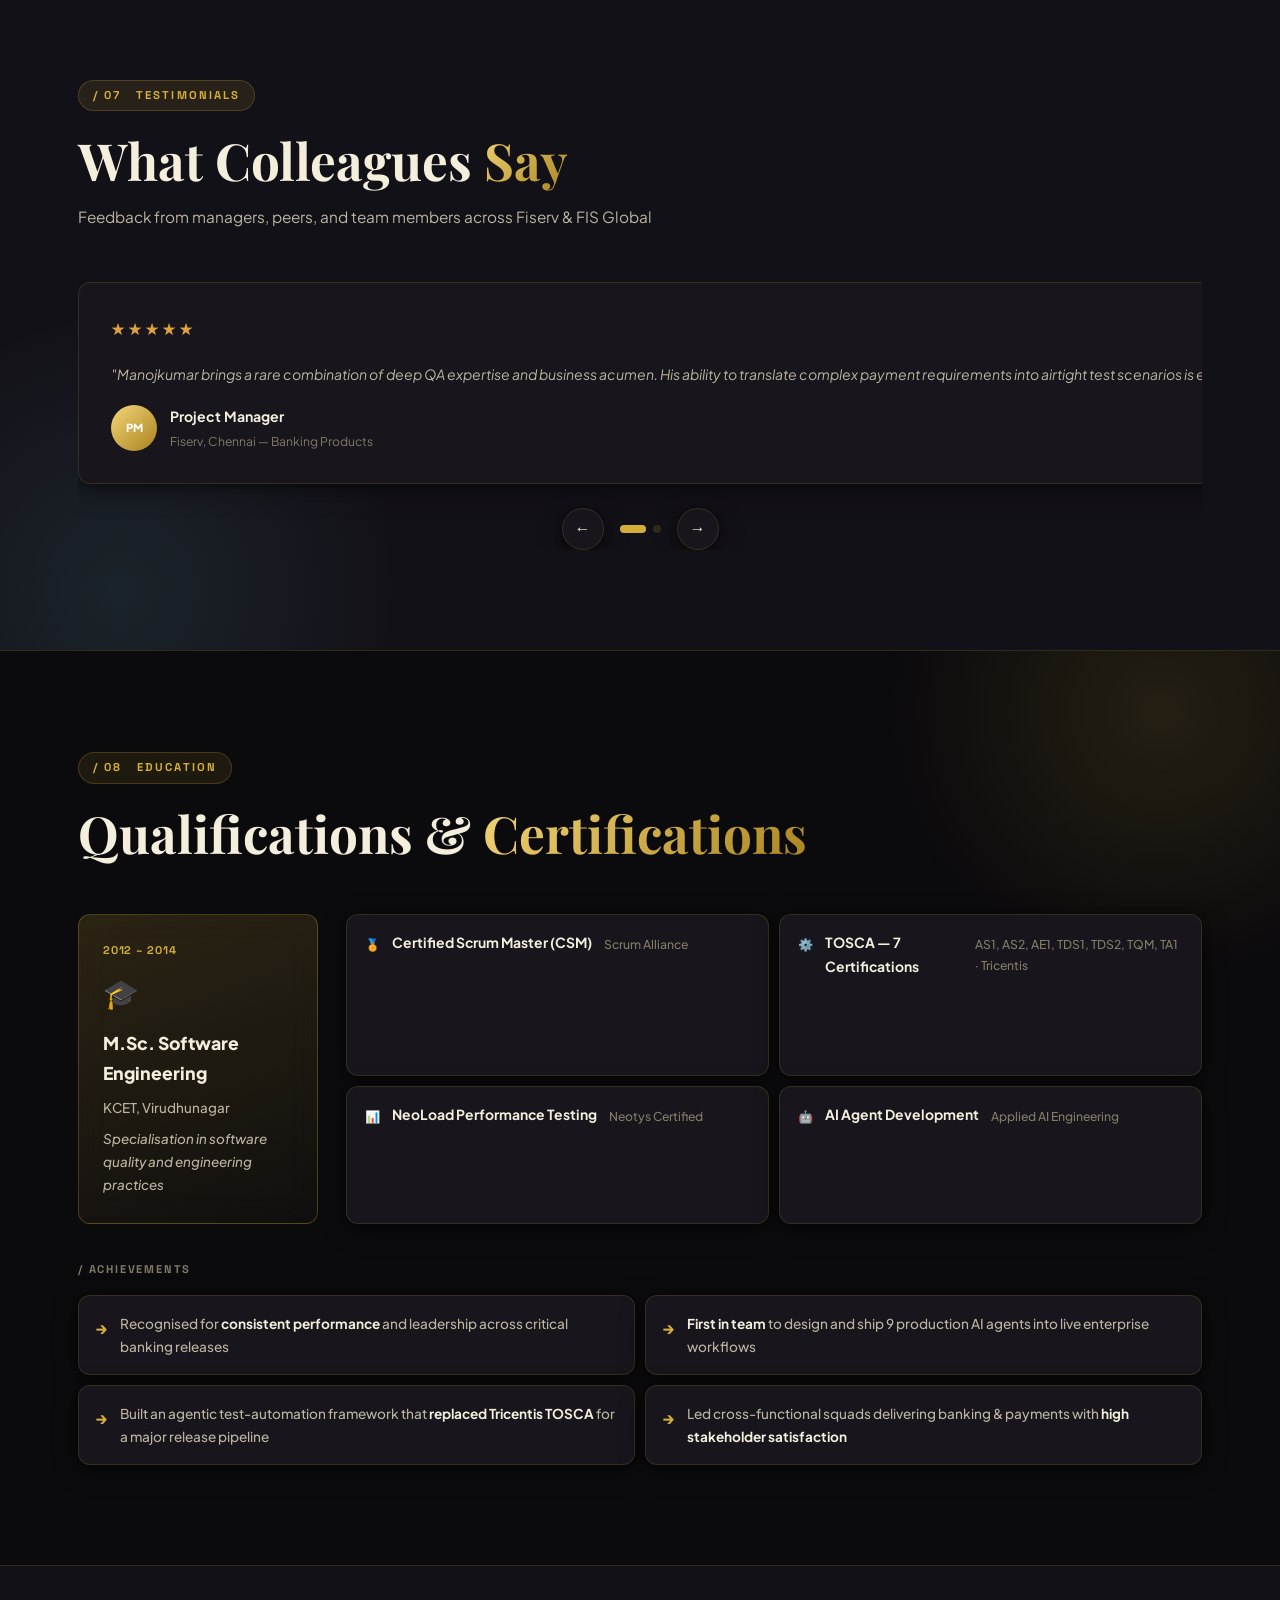
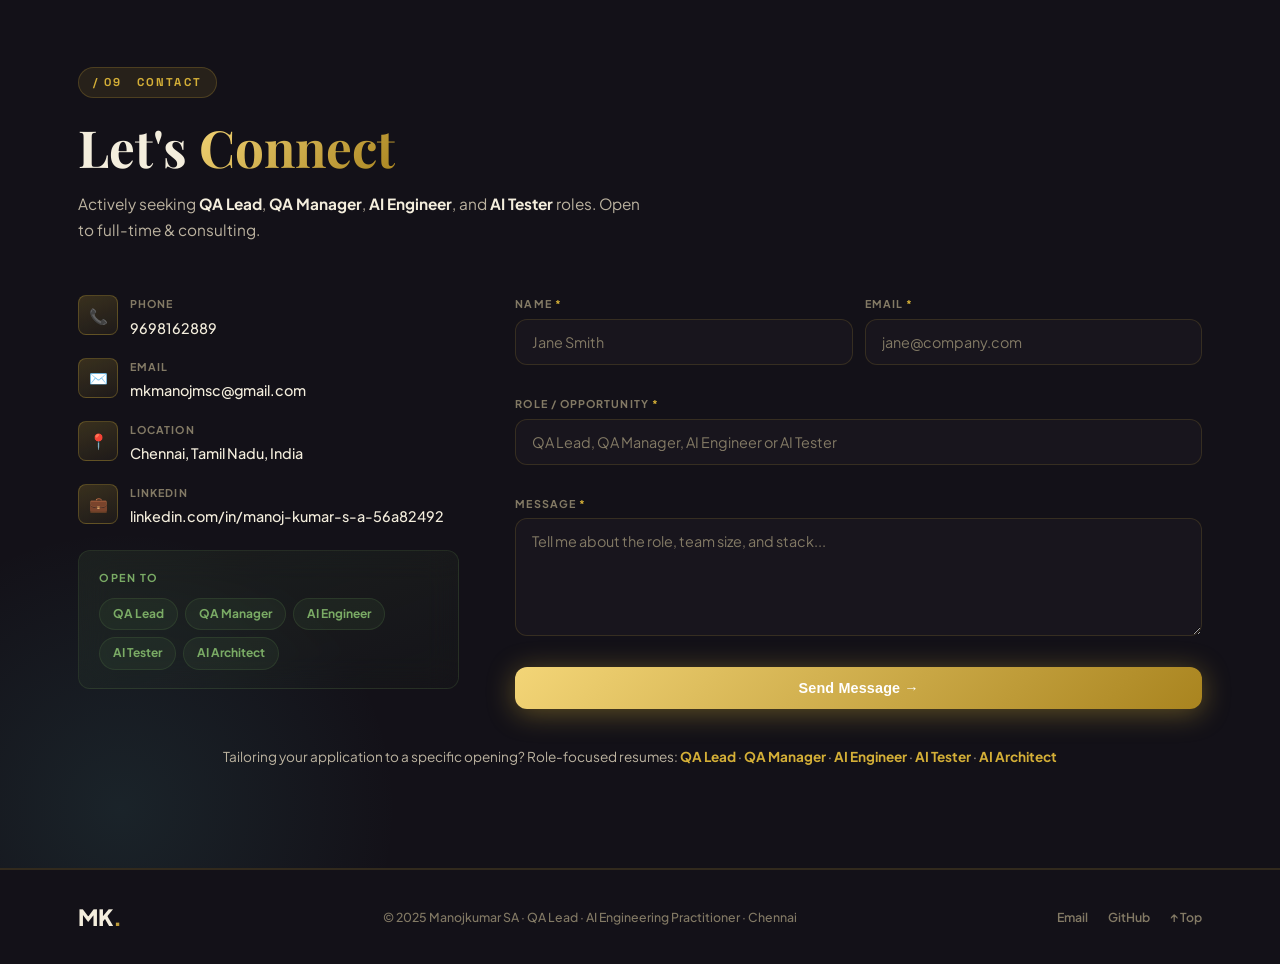
==== commit 43d5c738: "Add opt-in background music toggle (mild ambient track, muted by default)" ====
--- a/index.html
+++ b/index.html
@@ -1471,6 +1471,8 @@
 </div>
 
 <button id="backTop" class="back-top" aria-label="Back to top">↑</button>
+<button id="musicToggle" class="music-toggle" aria-label="Toggle background music" aria-pressed="false"><span class="music-ico">🎵</span></button>
+<audio id="bgMusic" src="audio/ambient.mp3" loop preload="none"></audio>
 
 <script src="script.js?v=4"></script>
 </body>
--- a/style.css
+++ b/style.css
@@ -819,6 +819,22 @@
 .back-top.visible { opacity: 1; pointer-events: all; transform: none; }
 .back-top:hover { transform: translateY(-3px); box-shadow: 0 8px 36px rgba(212,175,55,.55); }
 
+/* -- Background music toggle -- */
+.music-toggle {
+  position: fixed; bottom: 32px; left: 32px;
+  width: 50px; height: 50px; border-radius: 50%;
+  background: var(--card); color: var(--text); border: 1.5px solid var(--border);
+  cursor: pointer; font-size: 1.15rem;
+  box-shadow: var(--shadow); transition: var(--tr); z-index: 500;
+  display: flex; align-items: center; justify-content: center;
+}
+.music-toggle:hover { border-color: var(--bh); box-shadow: var(--shadow-h); transform: translateY(-3px); }
+.music-toggle.playing { background: var(--grad); color: #fff; border-color: transparent; animation: musicPulse 2.2s ease-in-out infinite; }
+@keyframes musicPulse {
+  0%, 100% { box-shadow: 0 4px 24px rgba(212,175,55,.4); }
+  50% { box-shadow: 0 4px 34px rgba(212,175,55,.7); }
+}
+
 /* -- FAQ Chat Widget -- */
 .chatbot { position: fixed; bottom: 96px; right: 32px; z-index: 600; }
 .chatbot-toggle {
@@ -1125,6 +1141,7 @@
   .grand-banner { flex-direction: column; align-items: flex-start; text-align: left; }
   .tcard { min-width: 100%; }
   .back-top { bottom: 20px; right: 20px; width: 44px; height: 44px; }
+  .music-toggle { bottom: 20px; left: 20px; width: 44px; height: 44px; }
   .chatbot { bottom: 78px; right: 18px; }
   .chatbot-panel { width: calc(100vw - 36px); right: -6px; }
 }
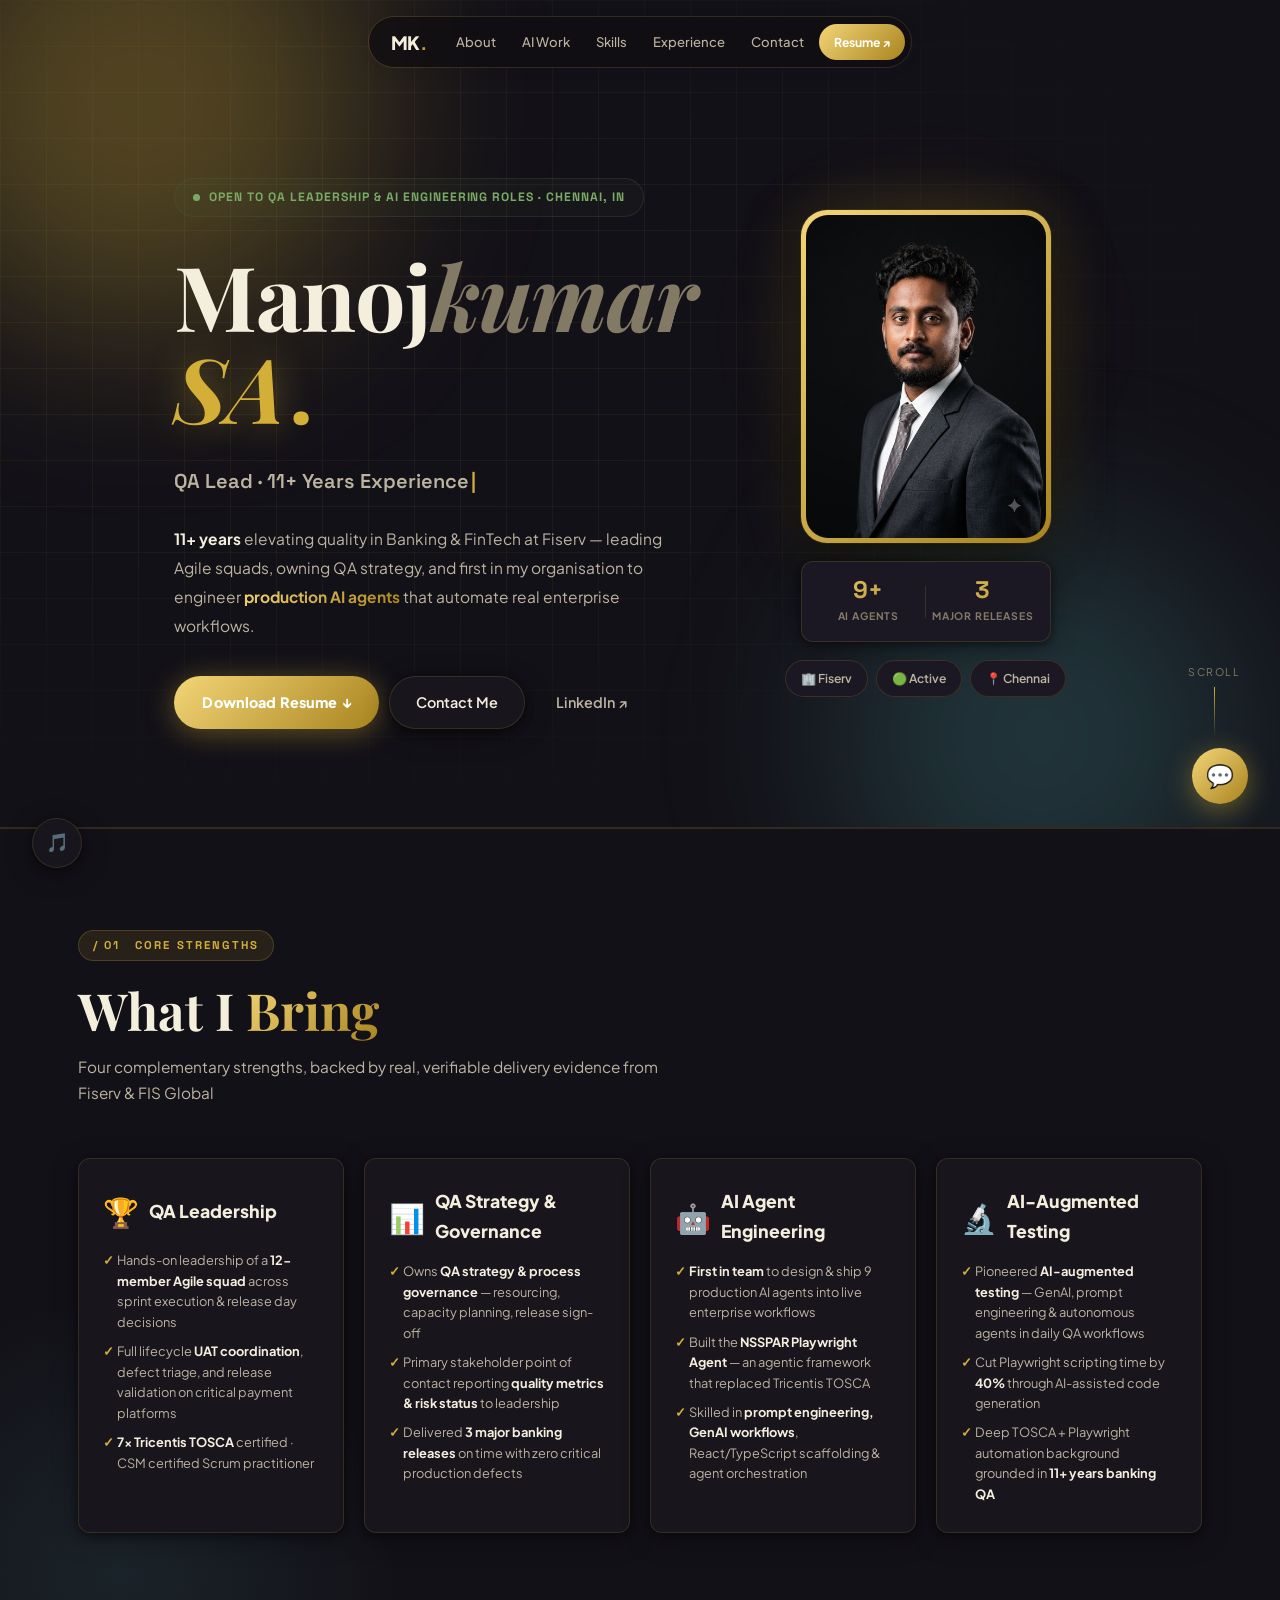
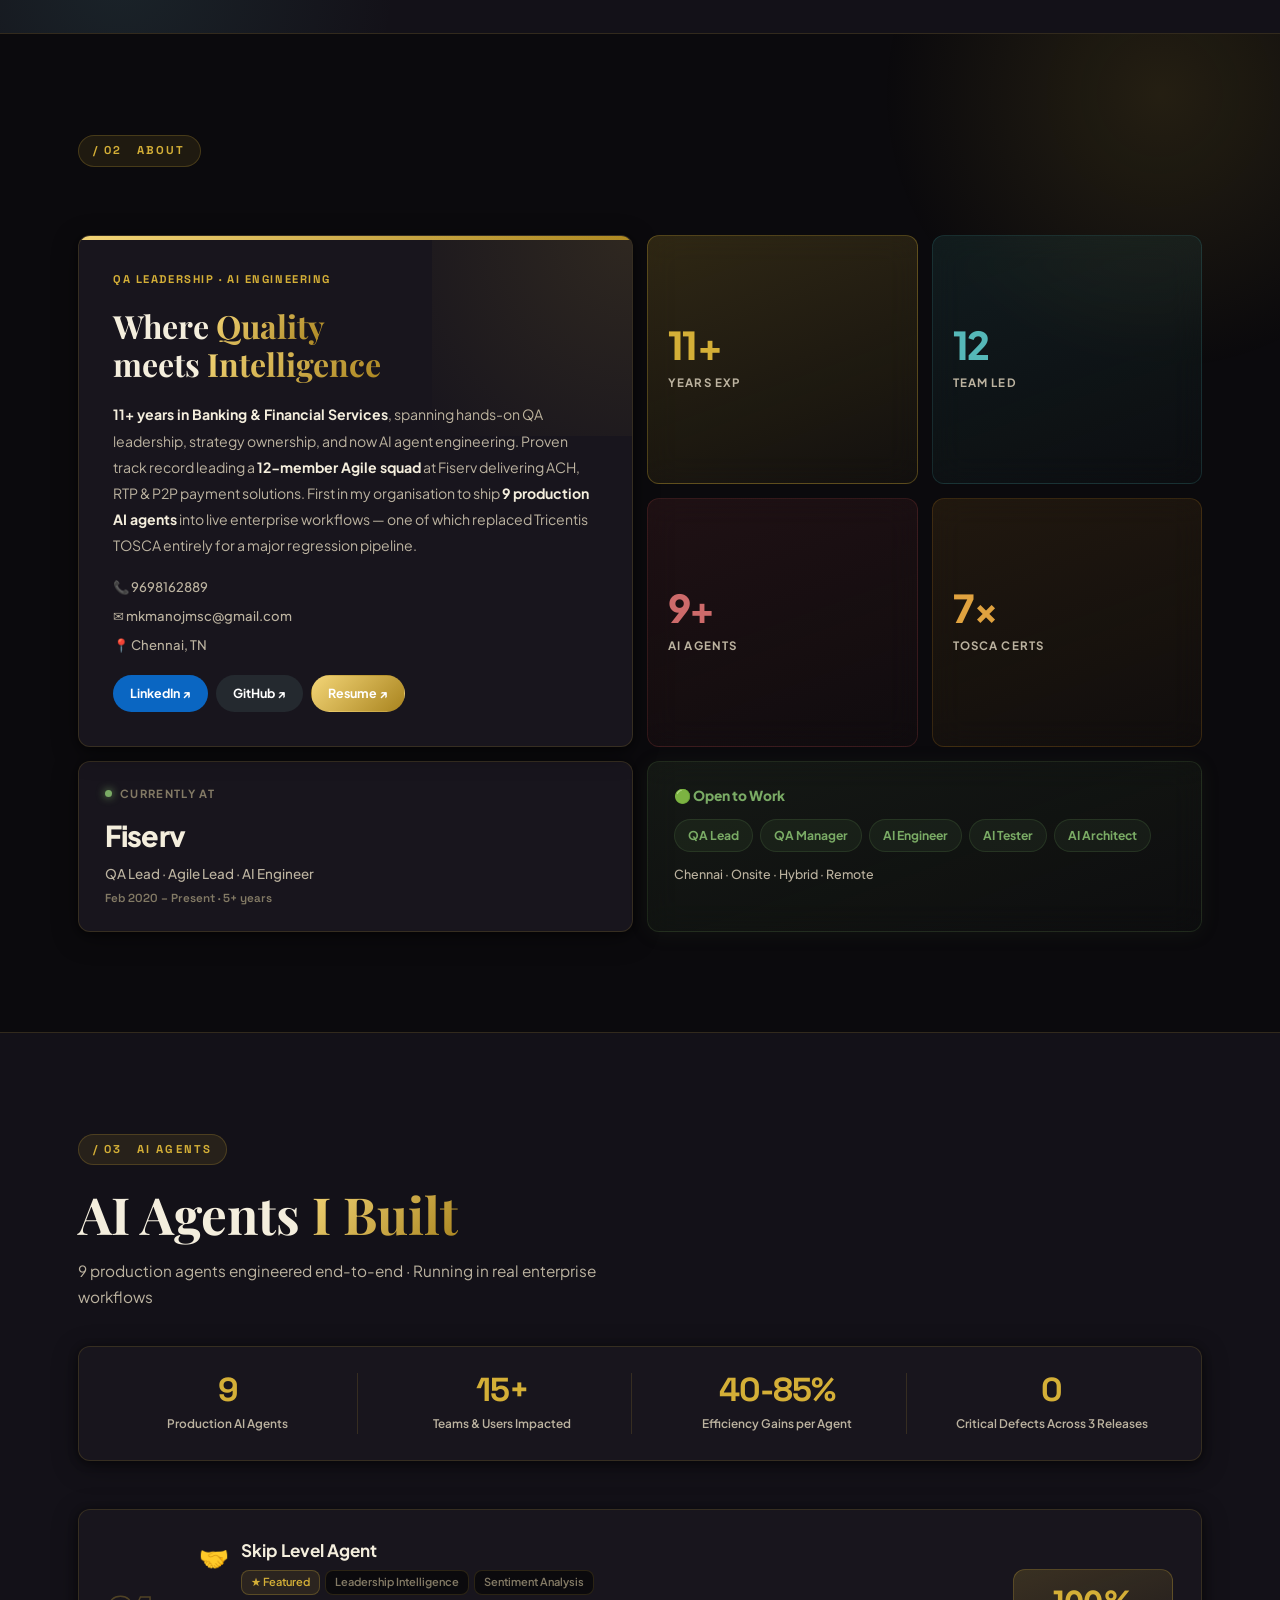
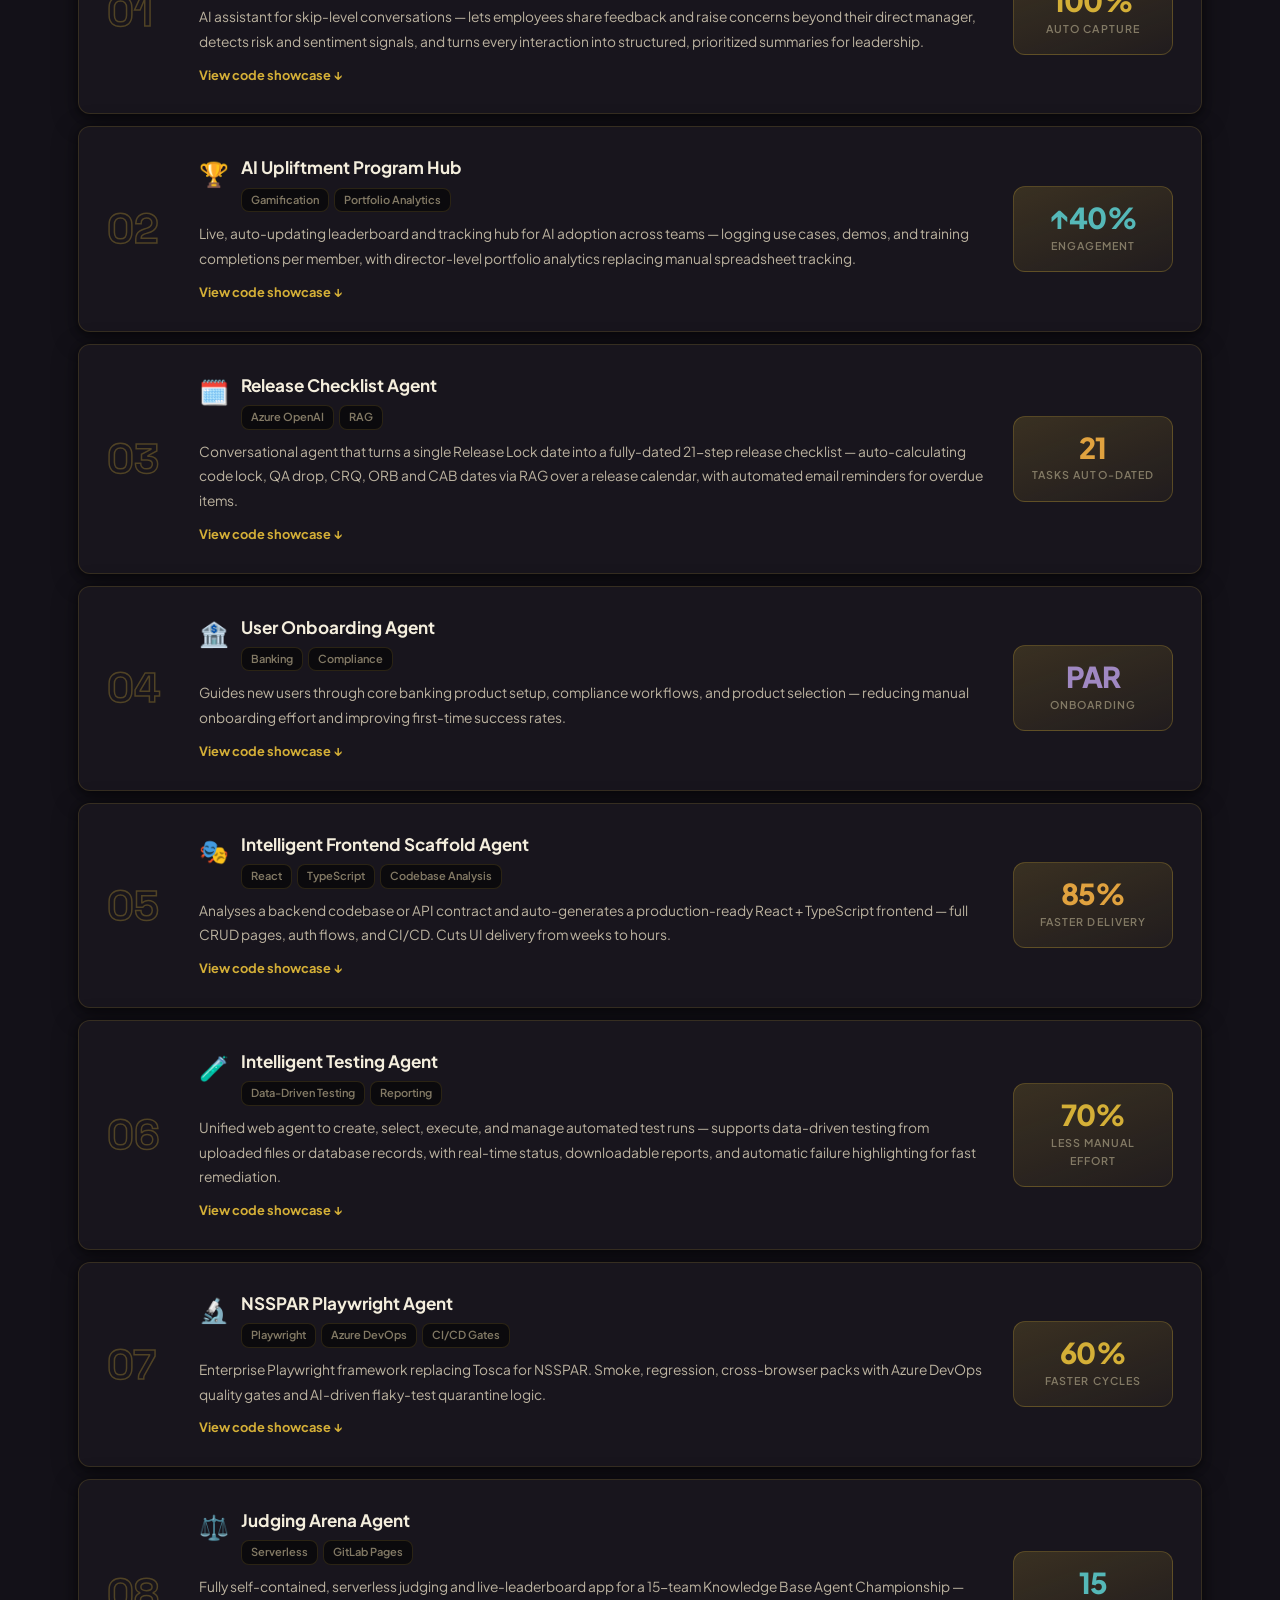
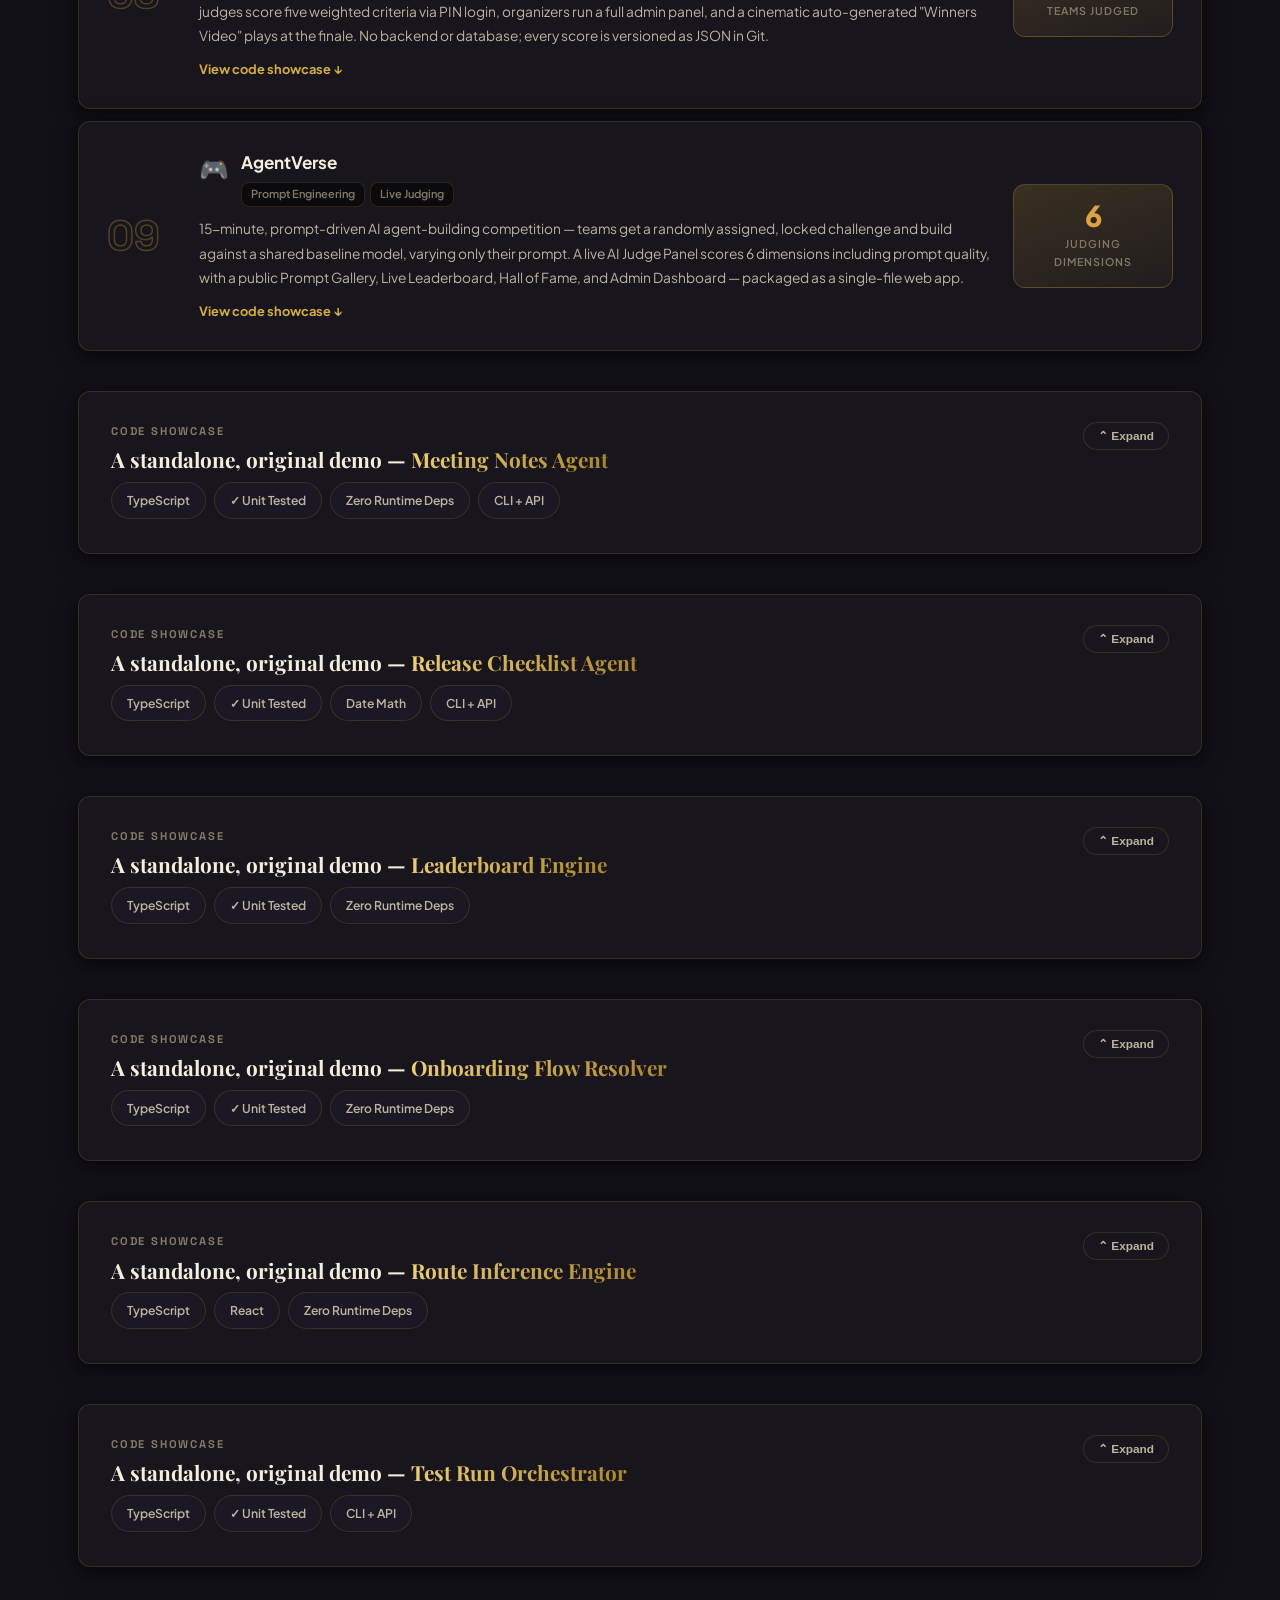
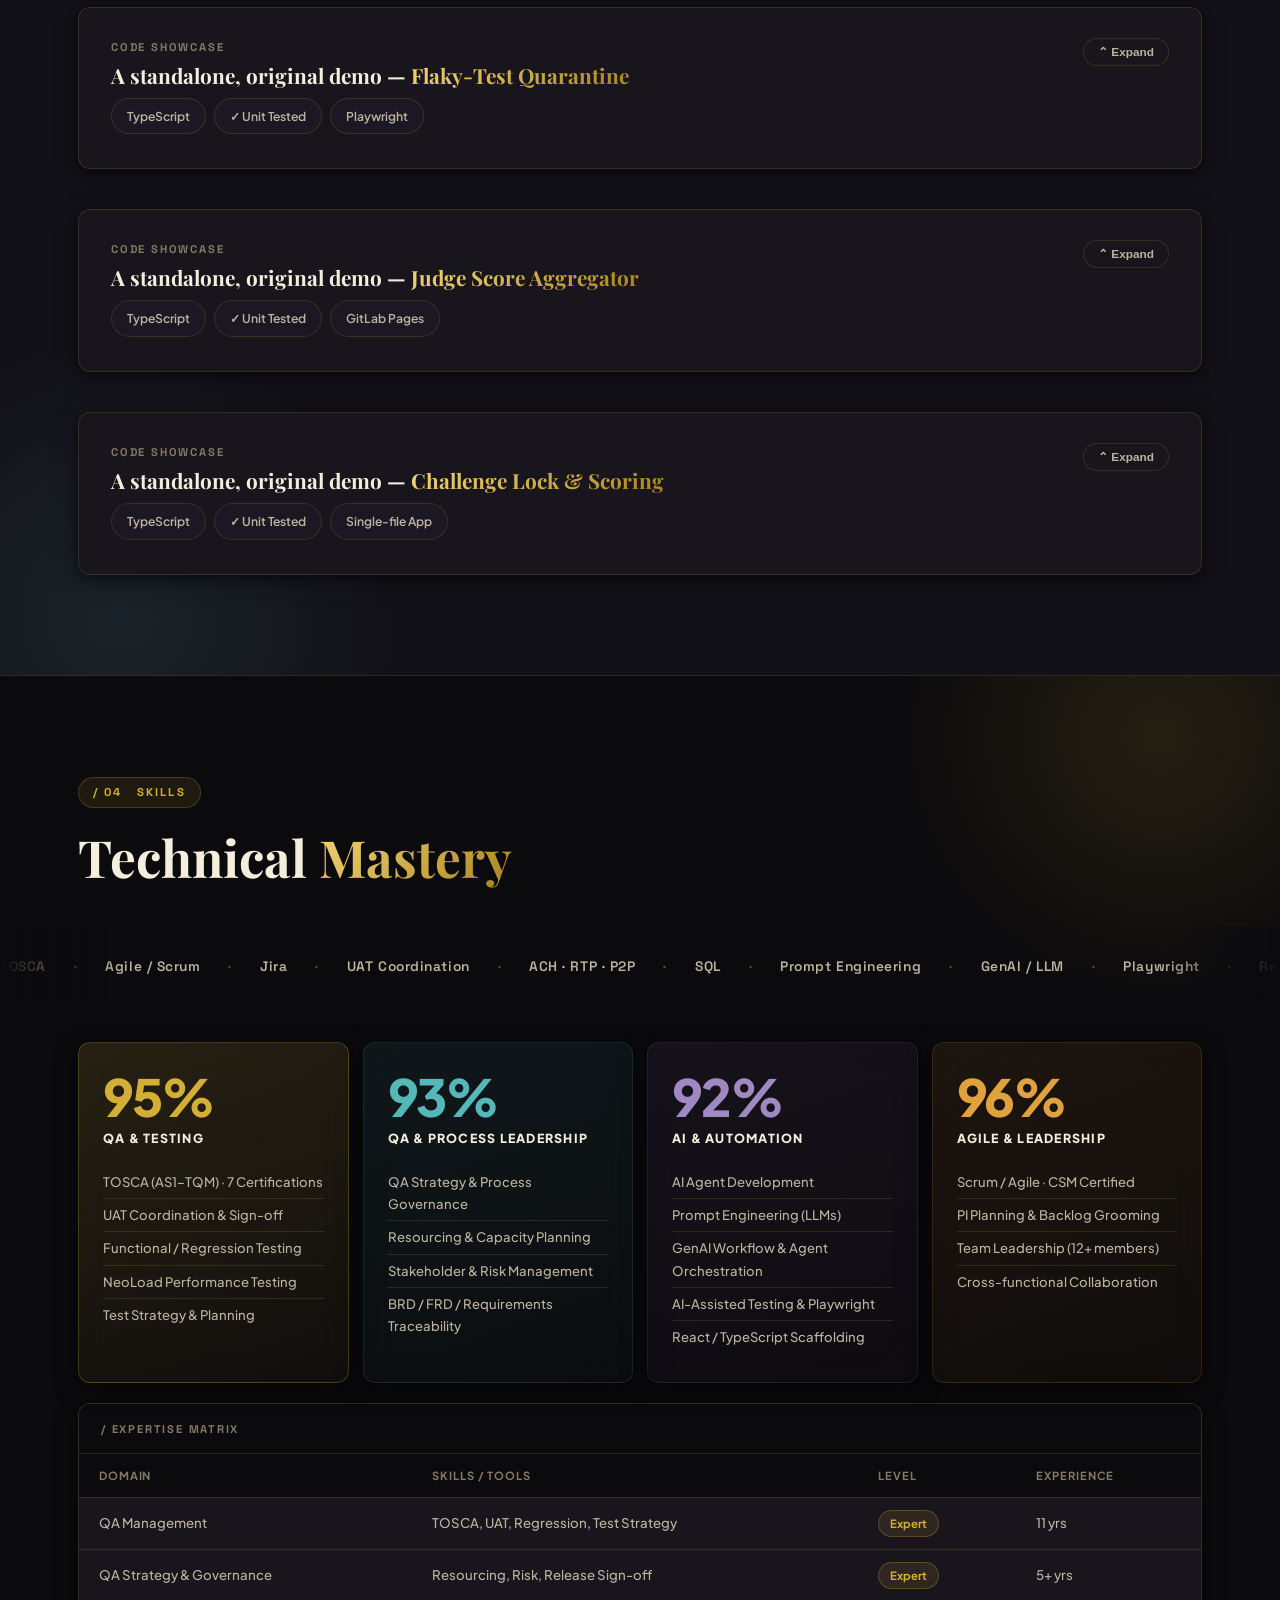
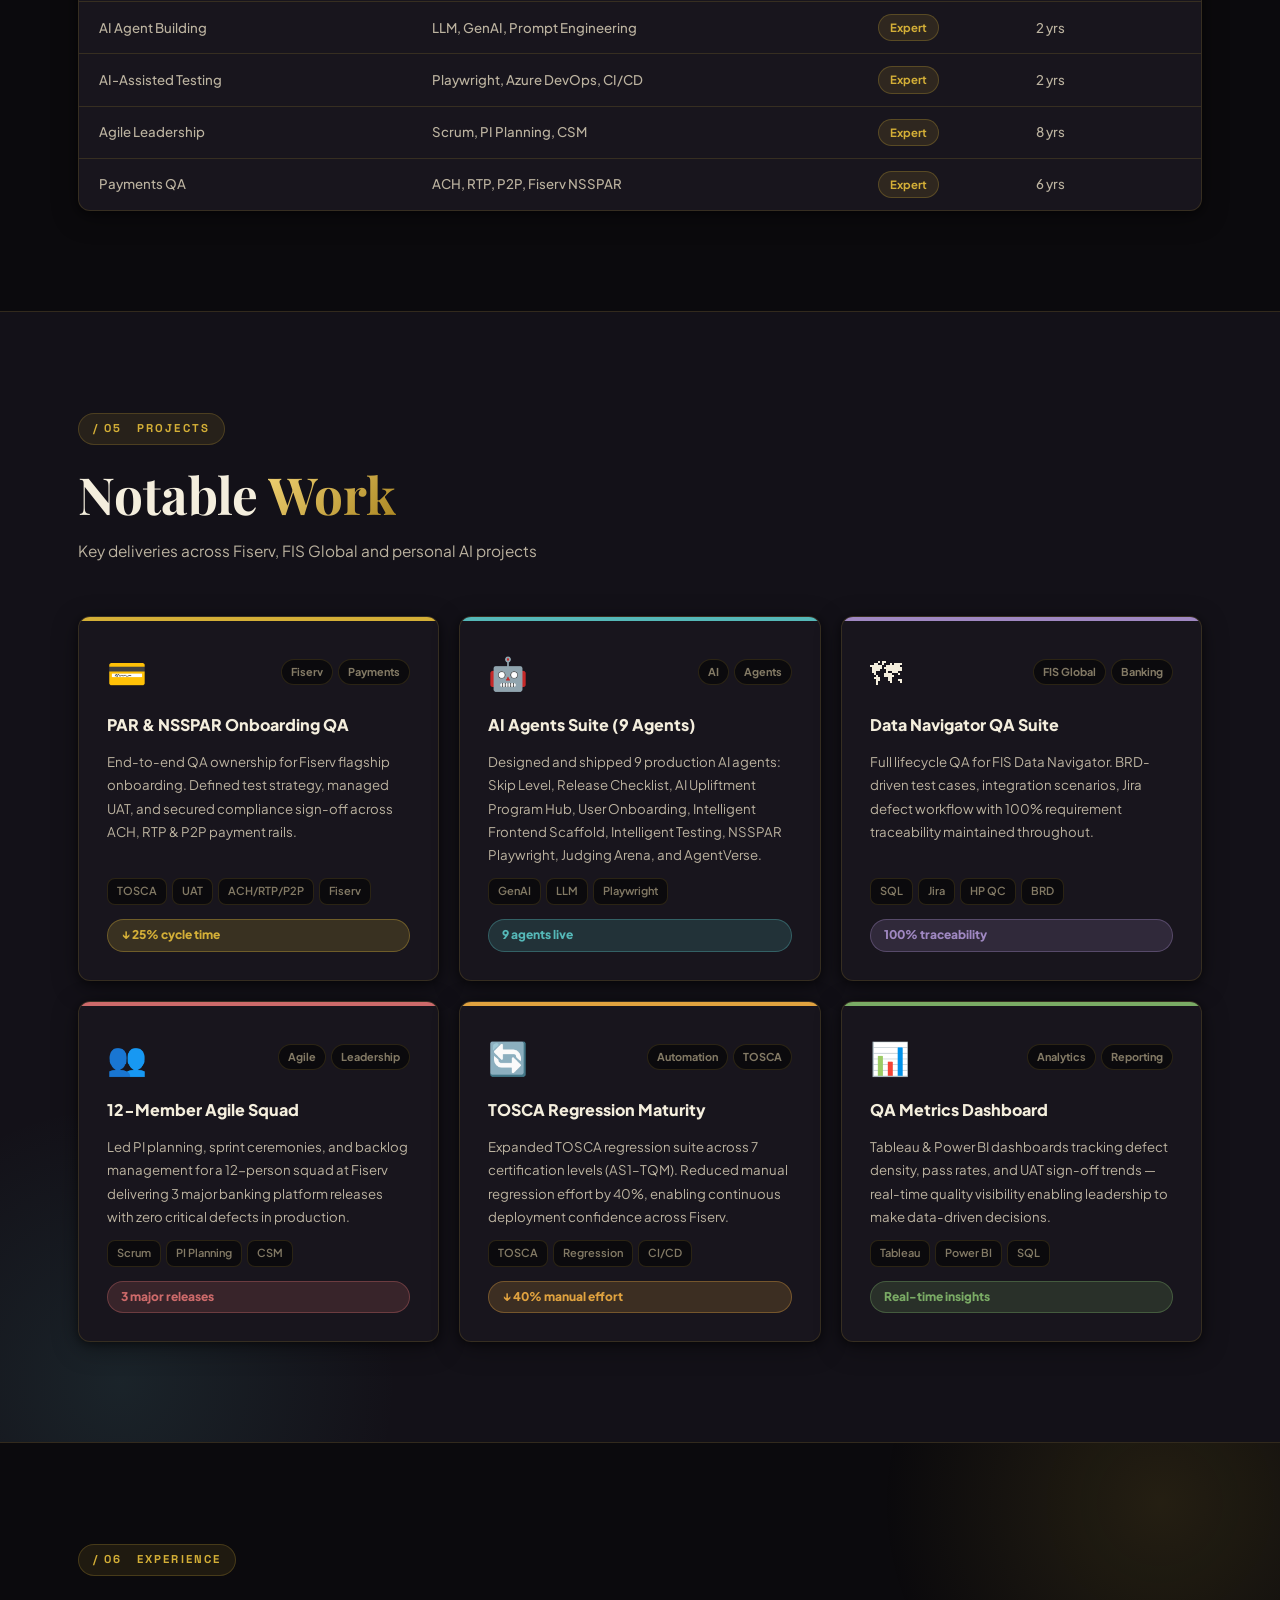
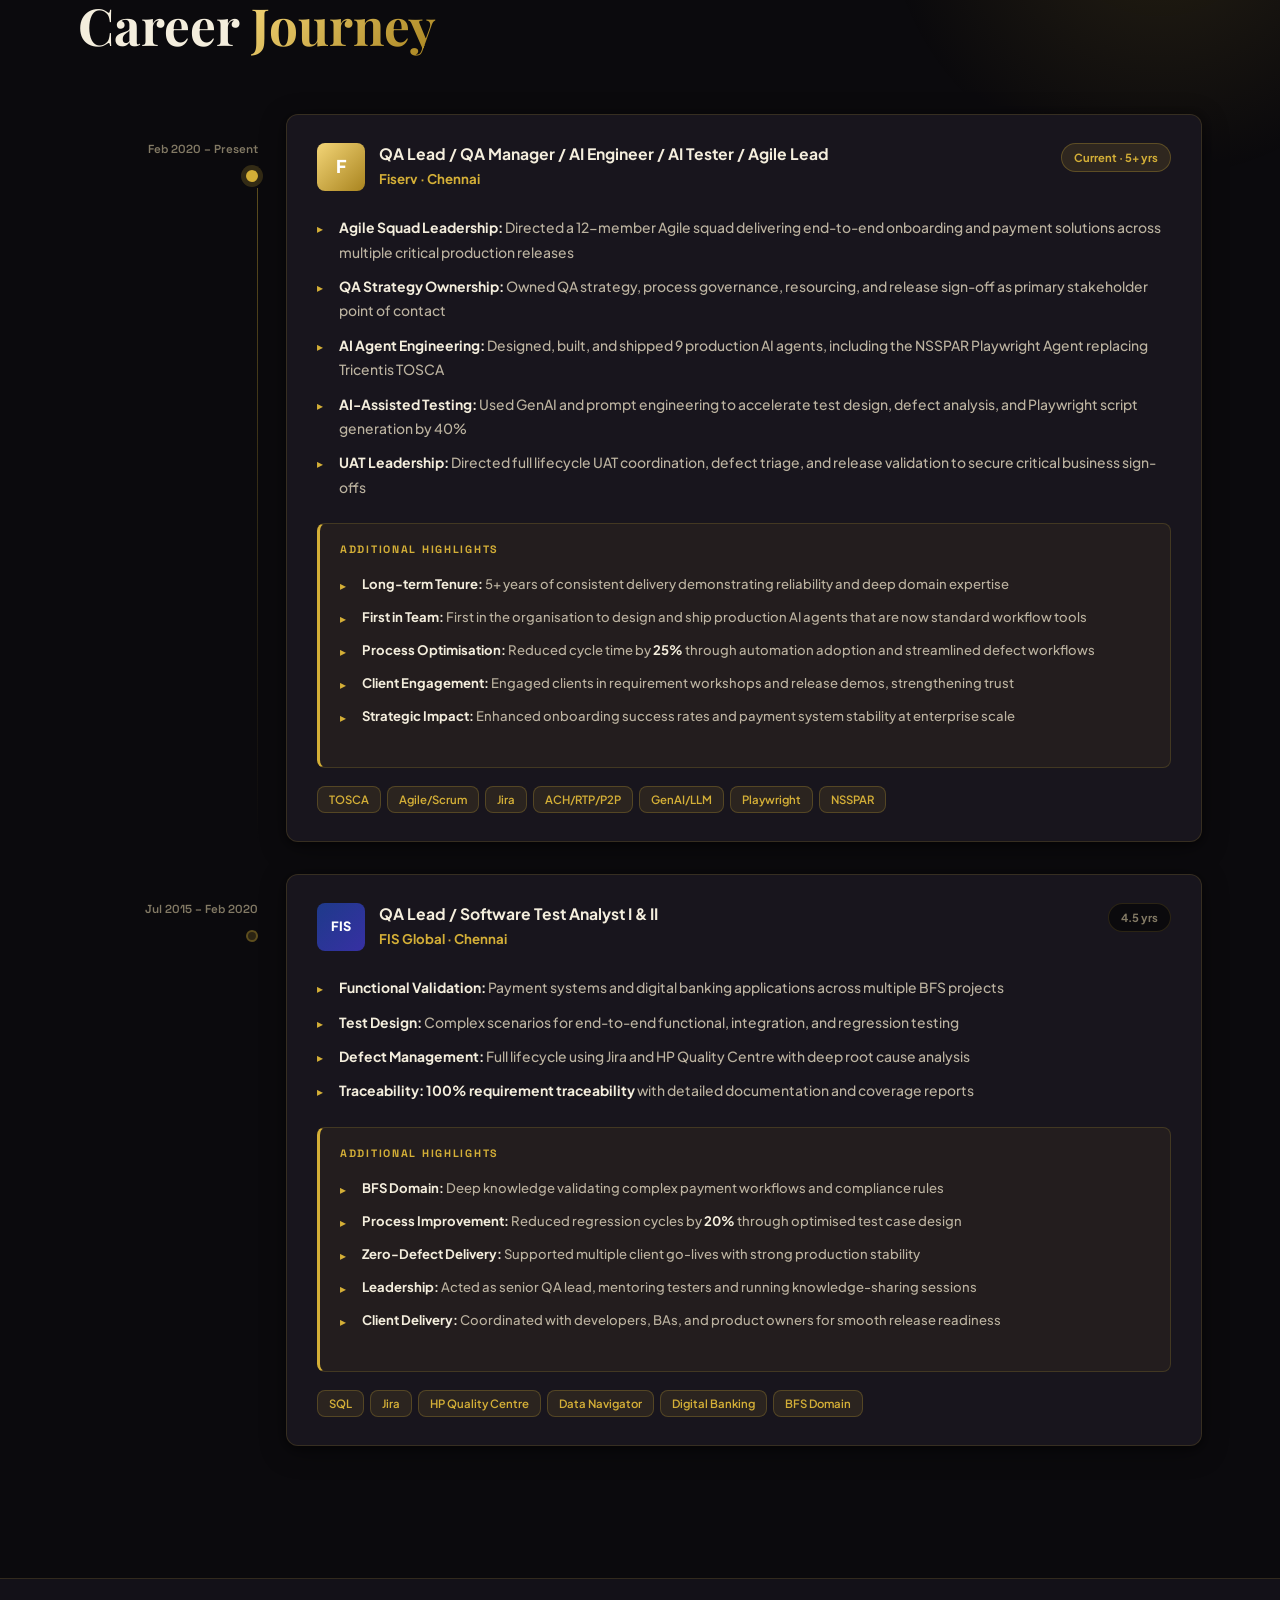
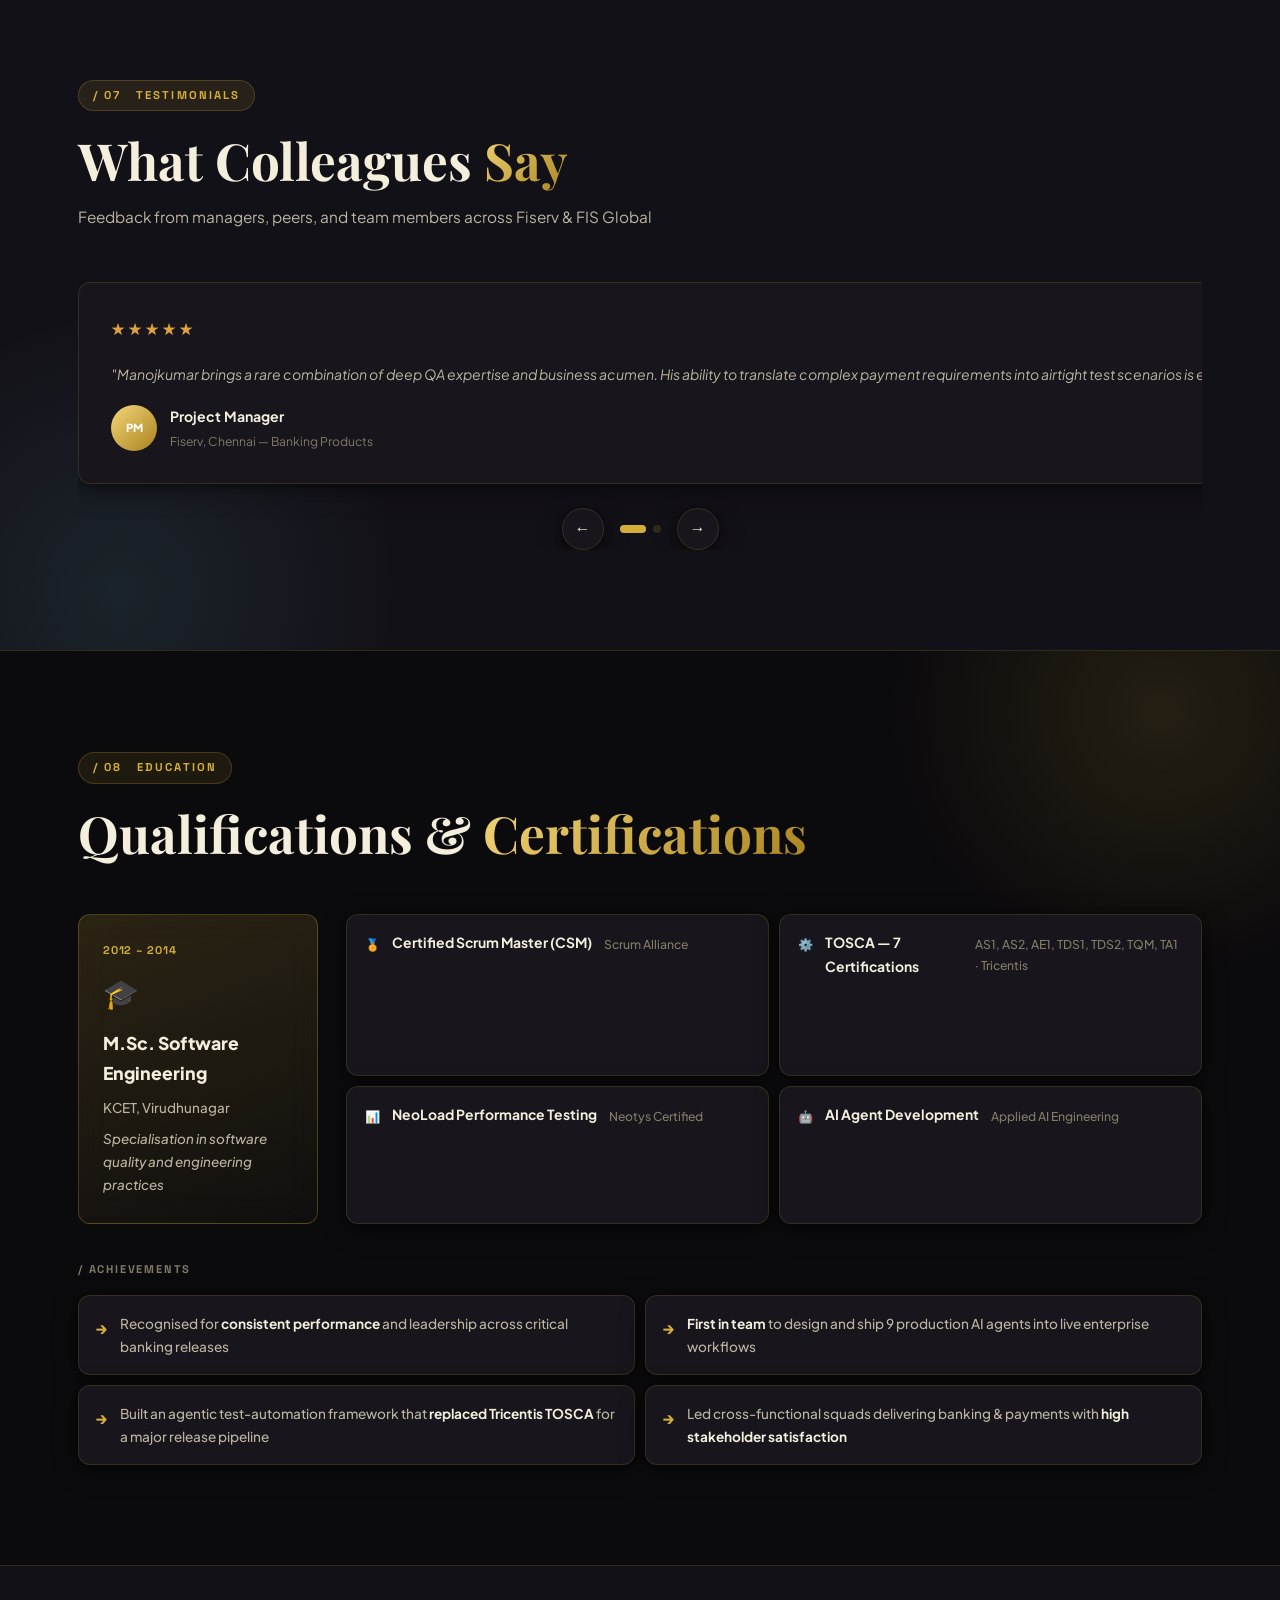
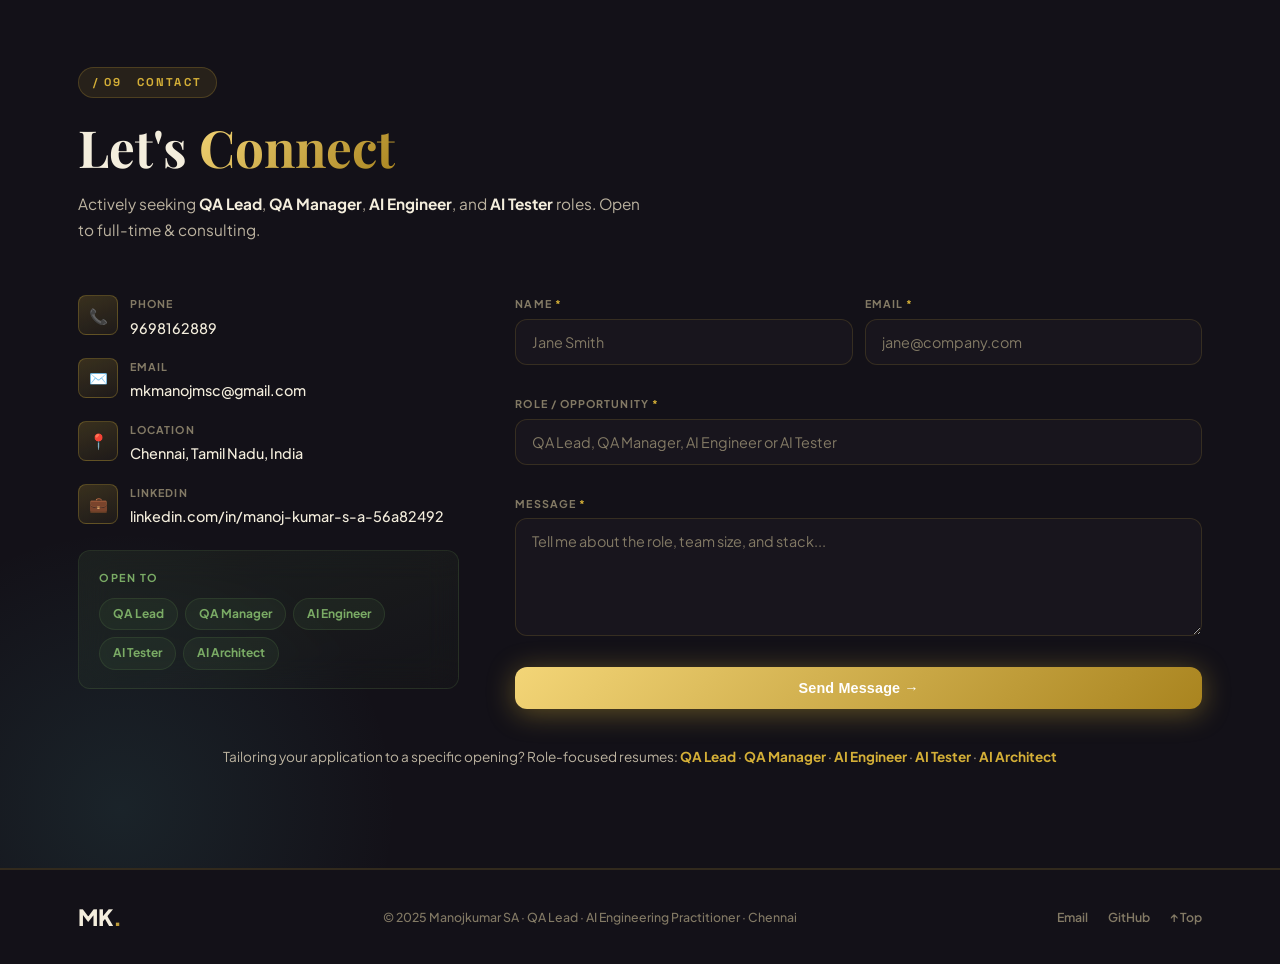
==== commit 0a404367: "Synthesize an original, royalty-free ambient background track and wire it up" ====
--- a/index.html
+++ b/index.html
@@ -1472,7 +1472,7 @@
 
 <button id="backTop" class="back-top" aria-label="Back to top">↑</button>
 <button id="musicToggle" class="music-toggle" aria-label="Toggle background music" aria-pressed="false"><span class="music-ico">🎵</span></button>
-<audio id="bgMusic" src="audio/ambient.mp3" loop preload="none"></audio>
+<audio id="bgMusic" src="audio/ambient.wav" loop preload="none"></audio>
 
 <script src="script.js?v=4"></script>
 </body>
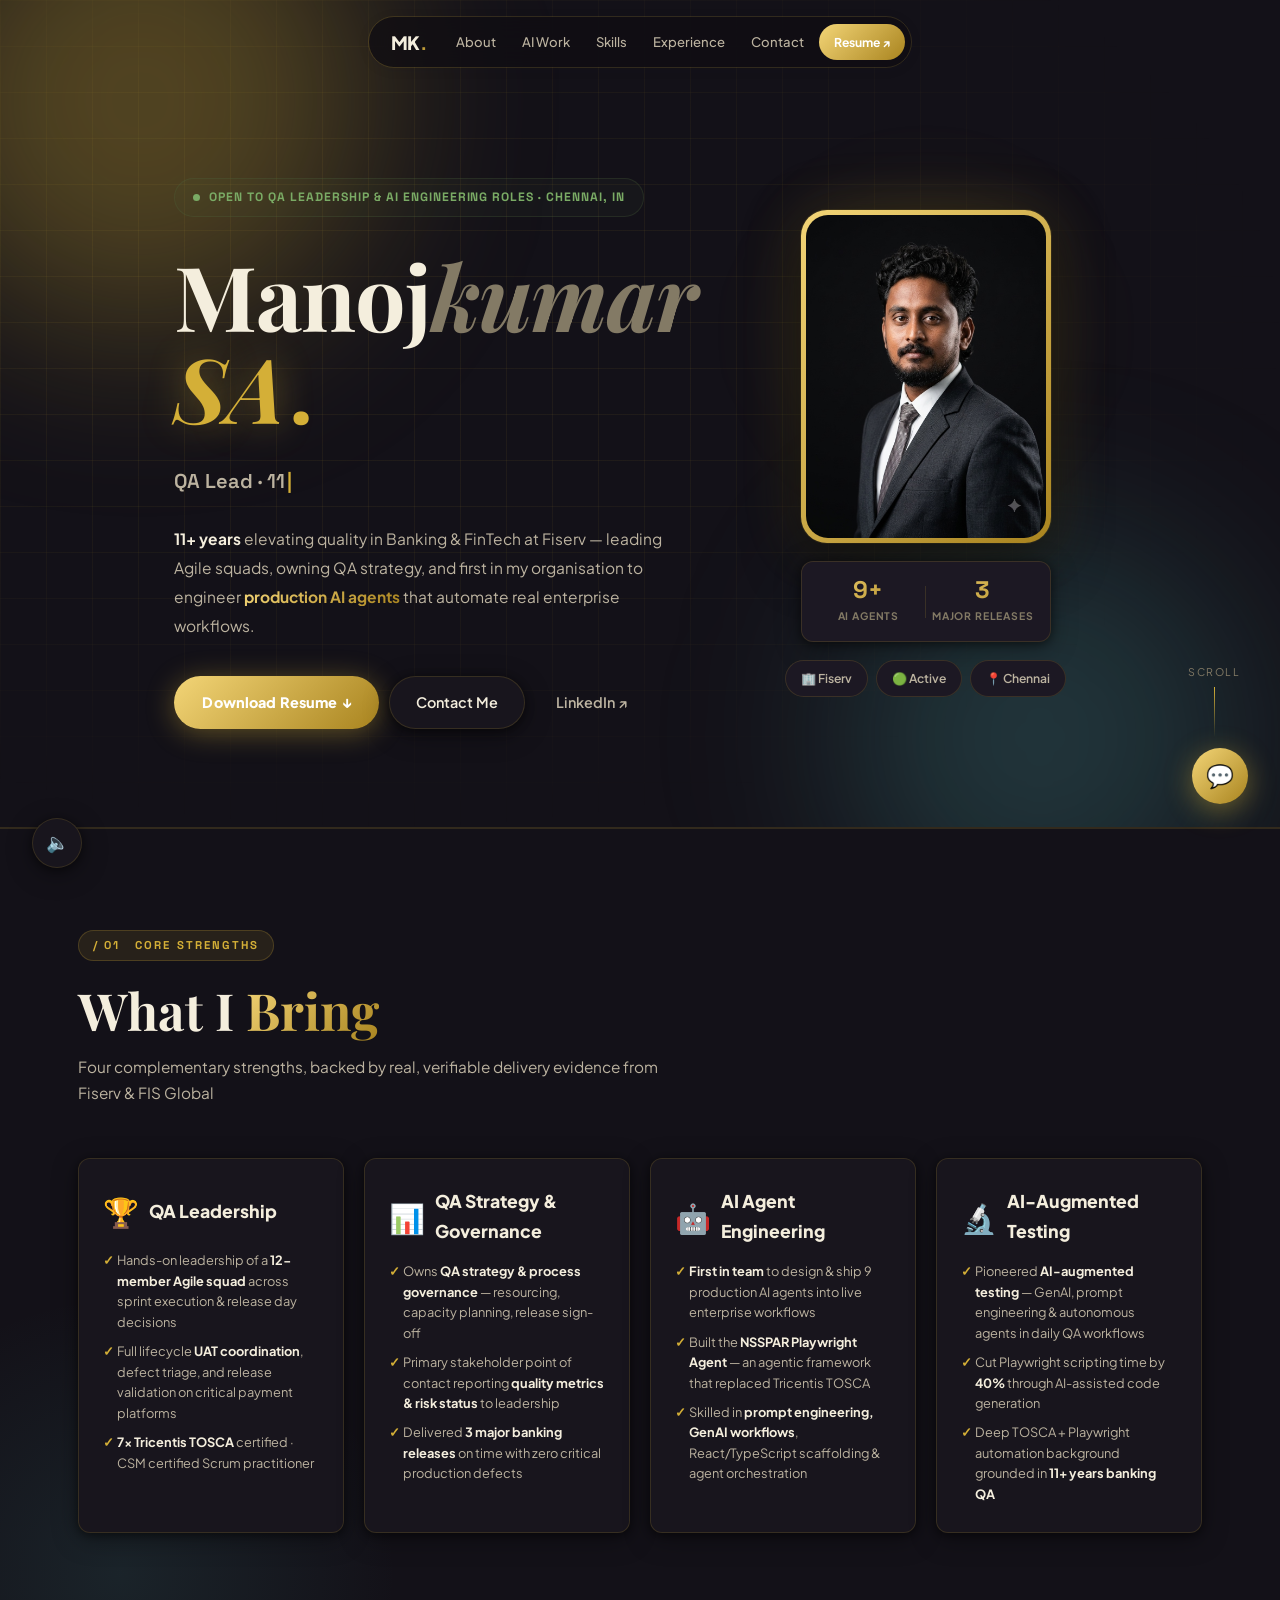
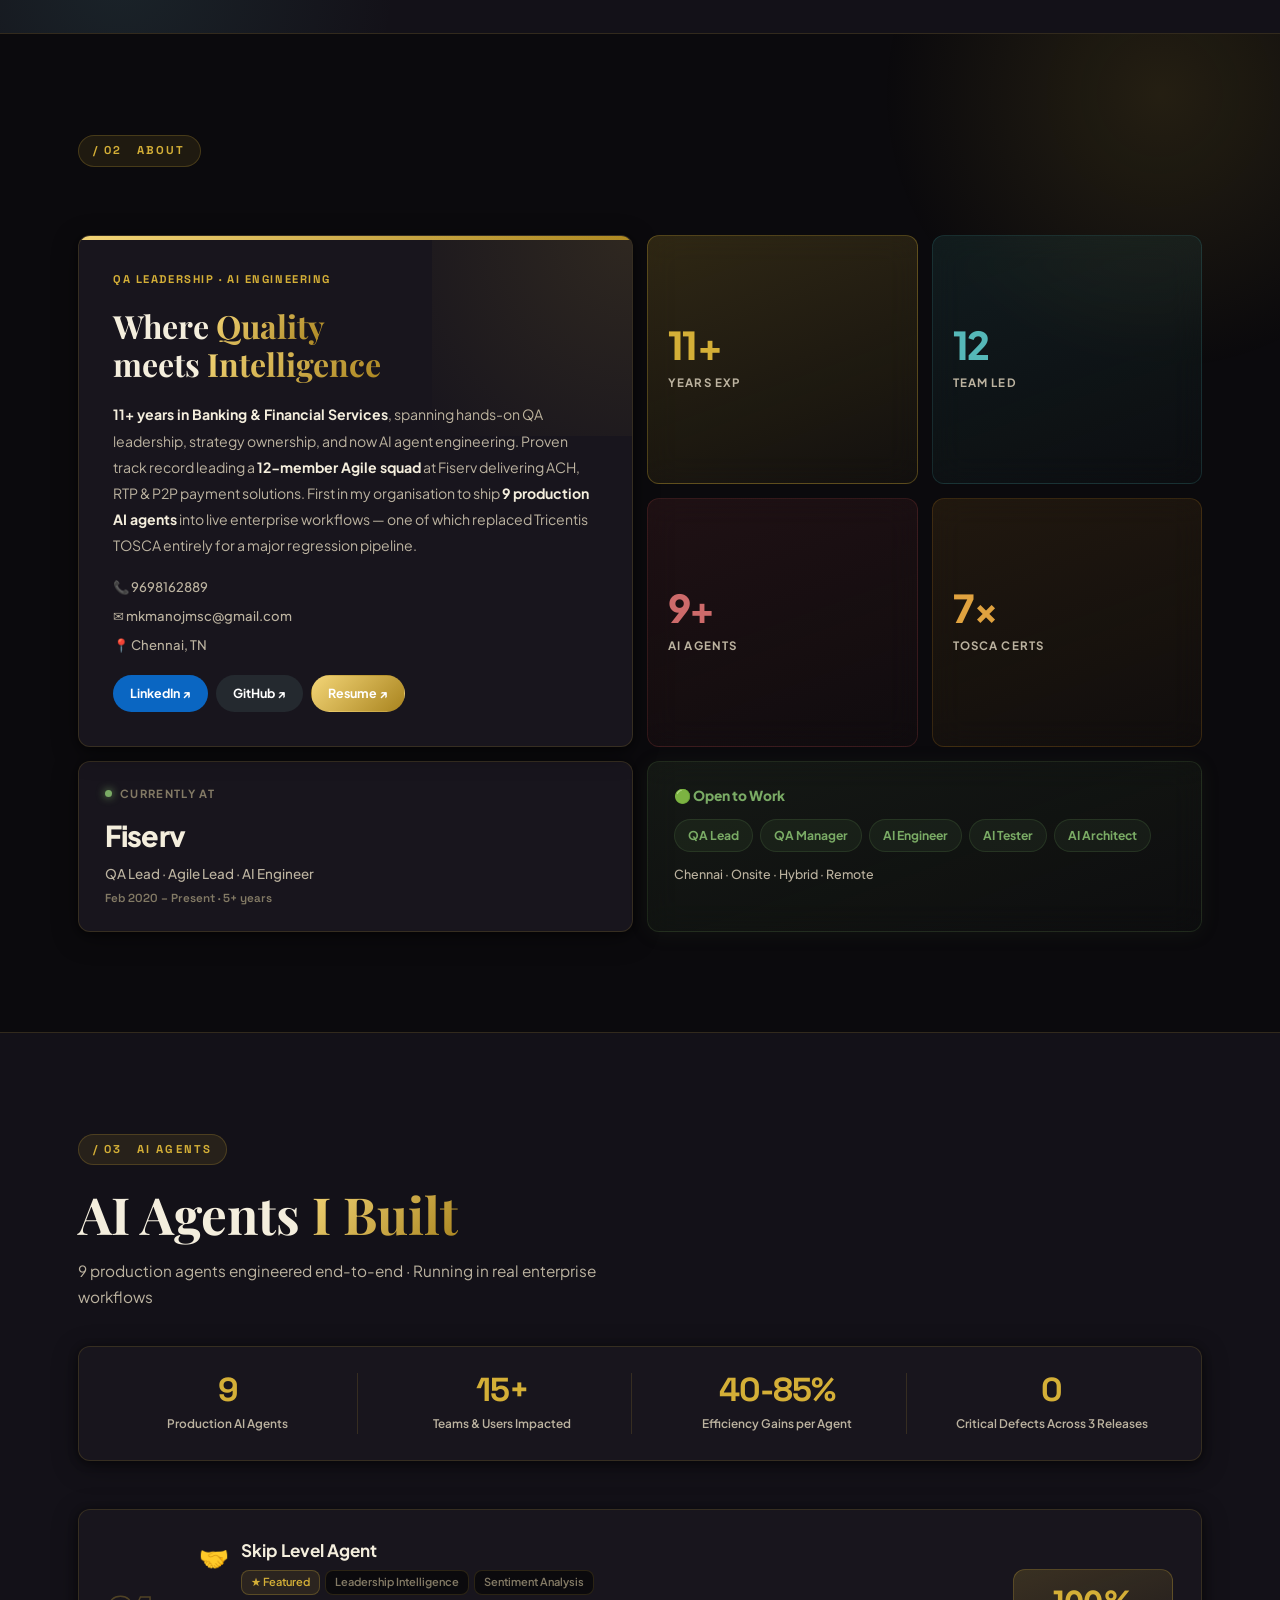
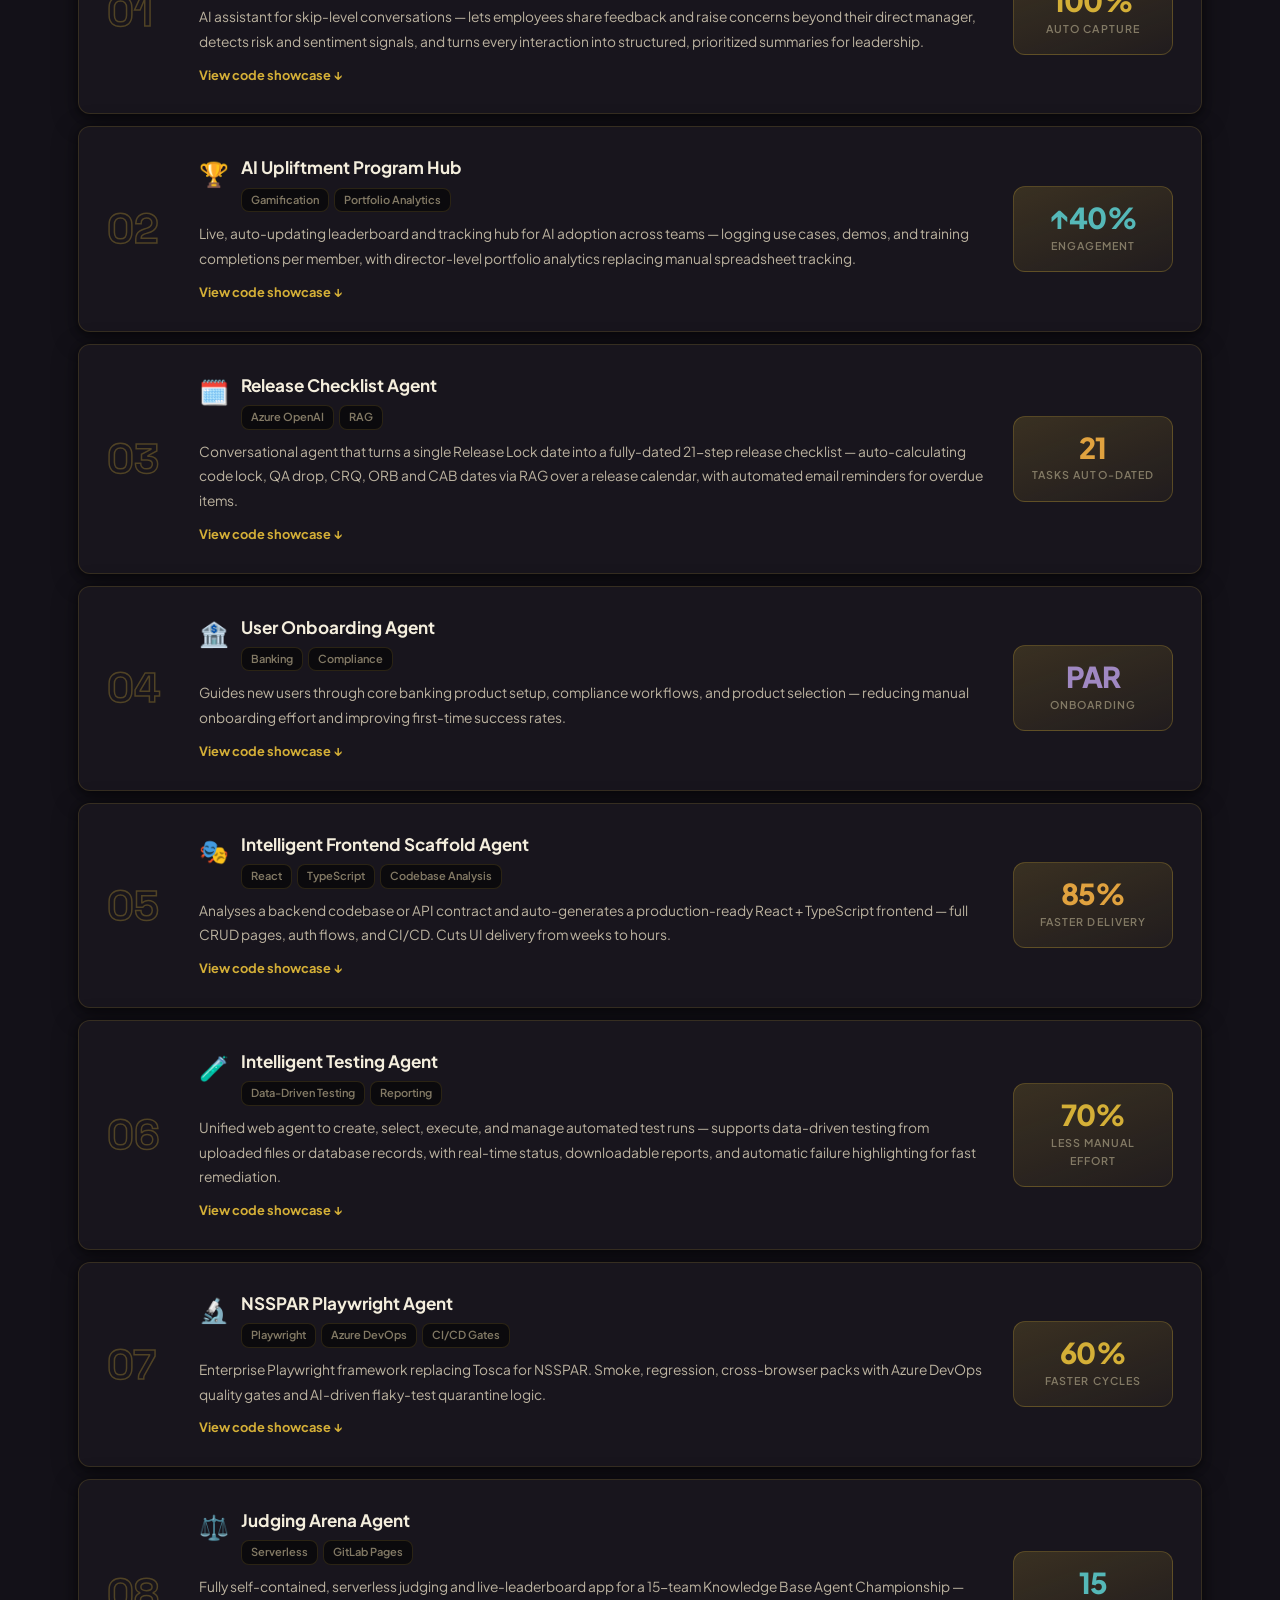
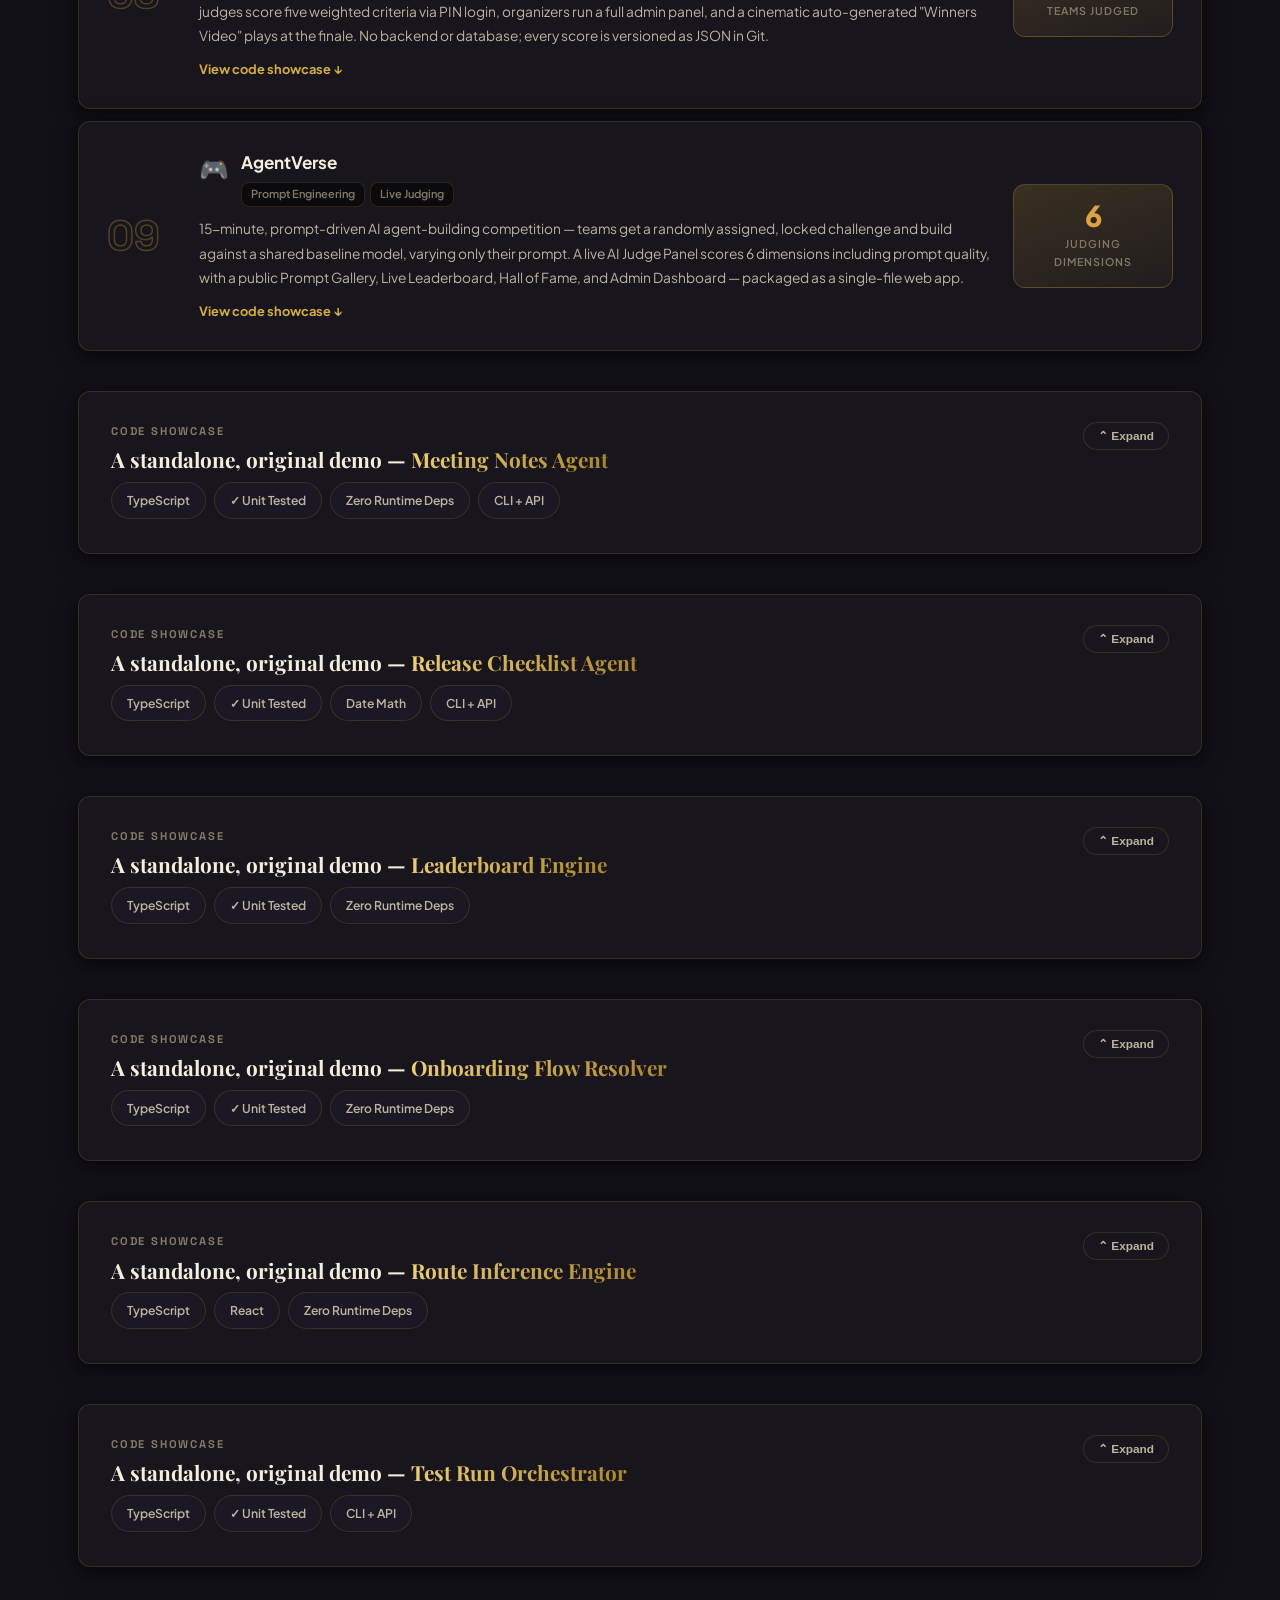
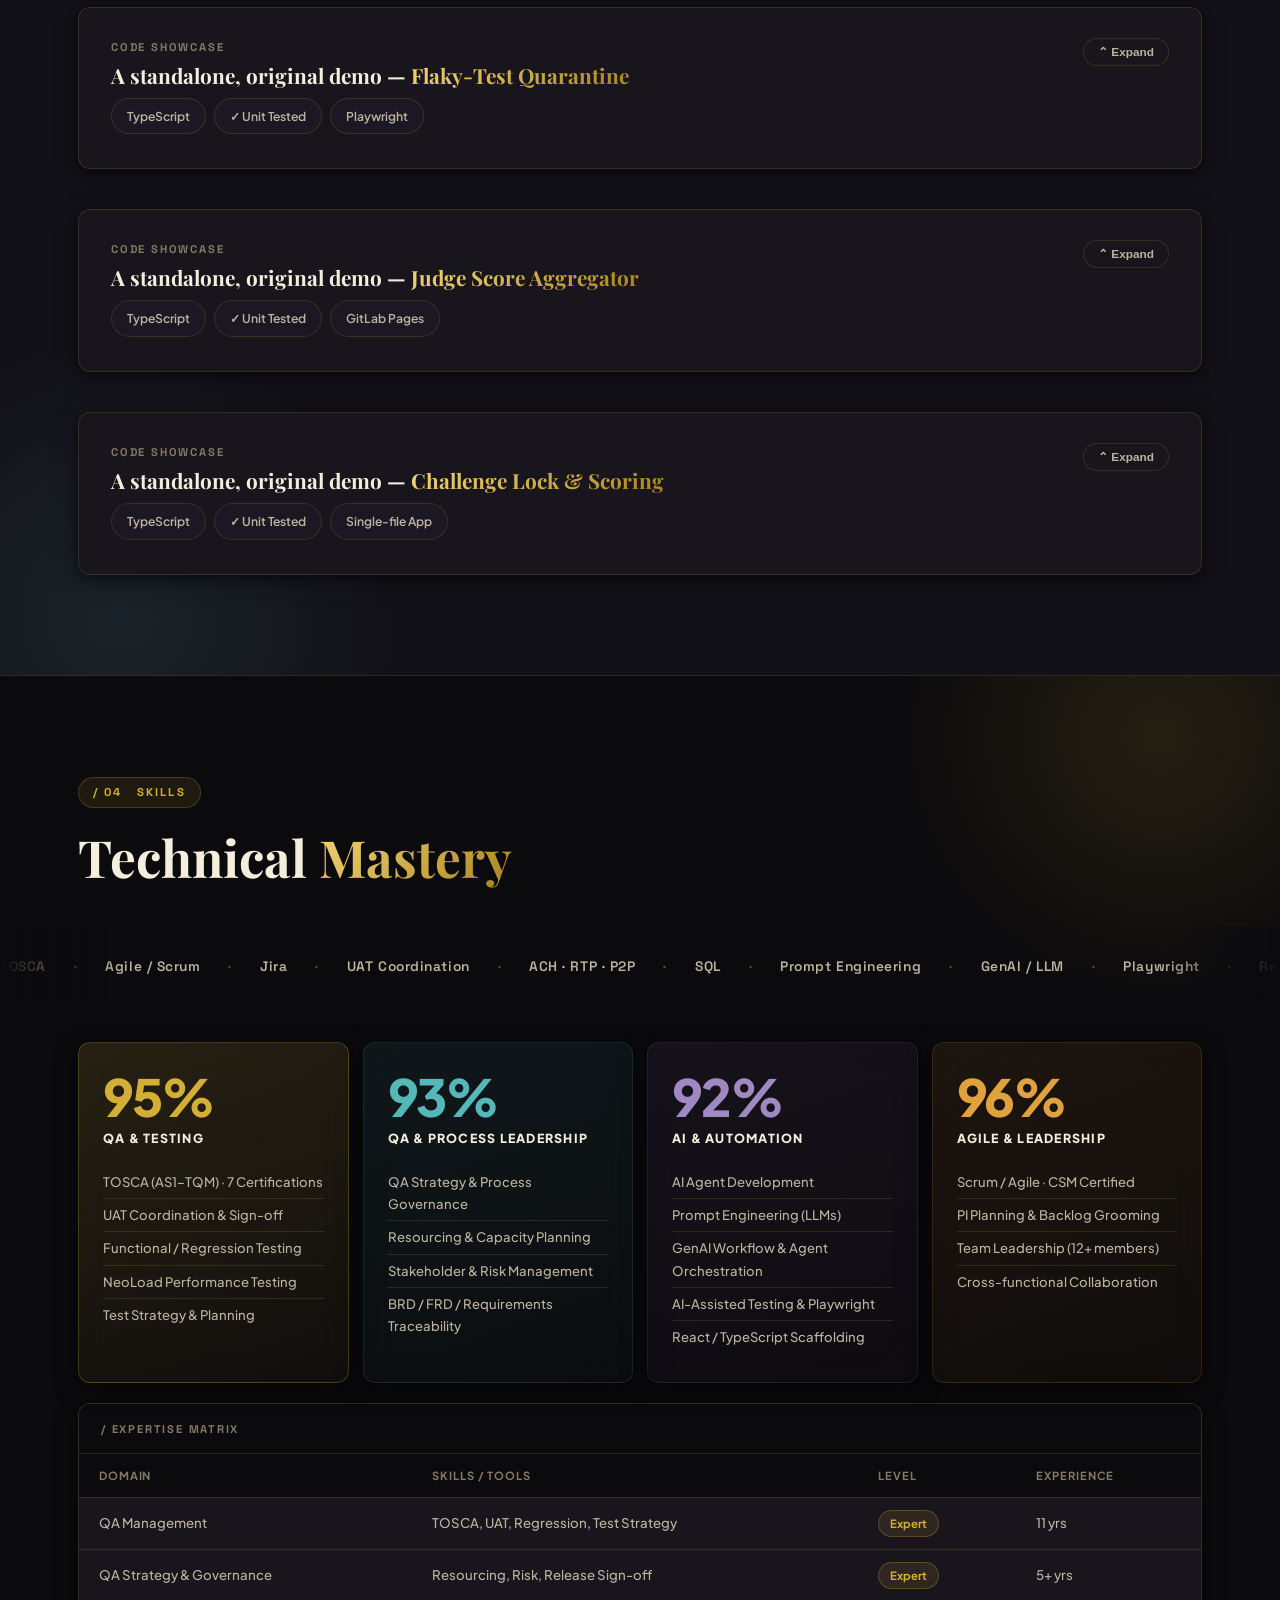
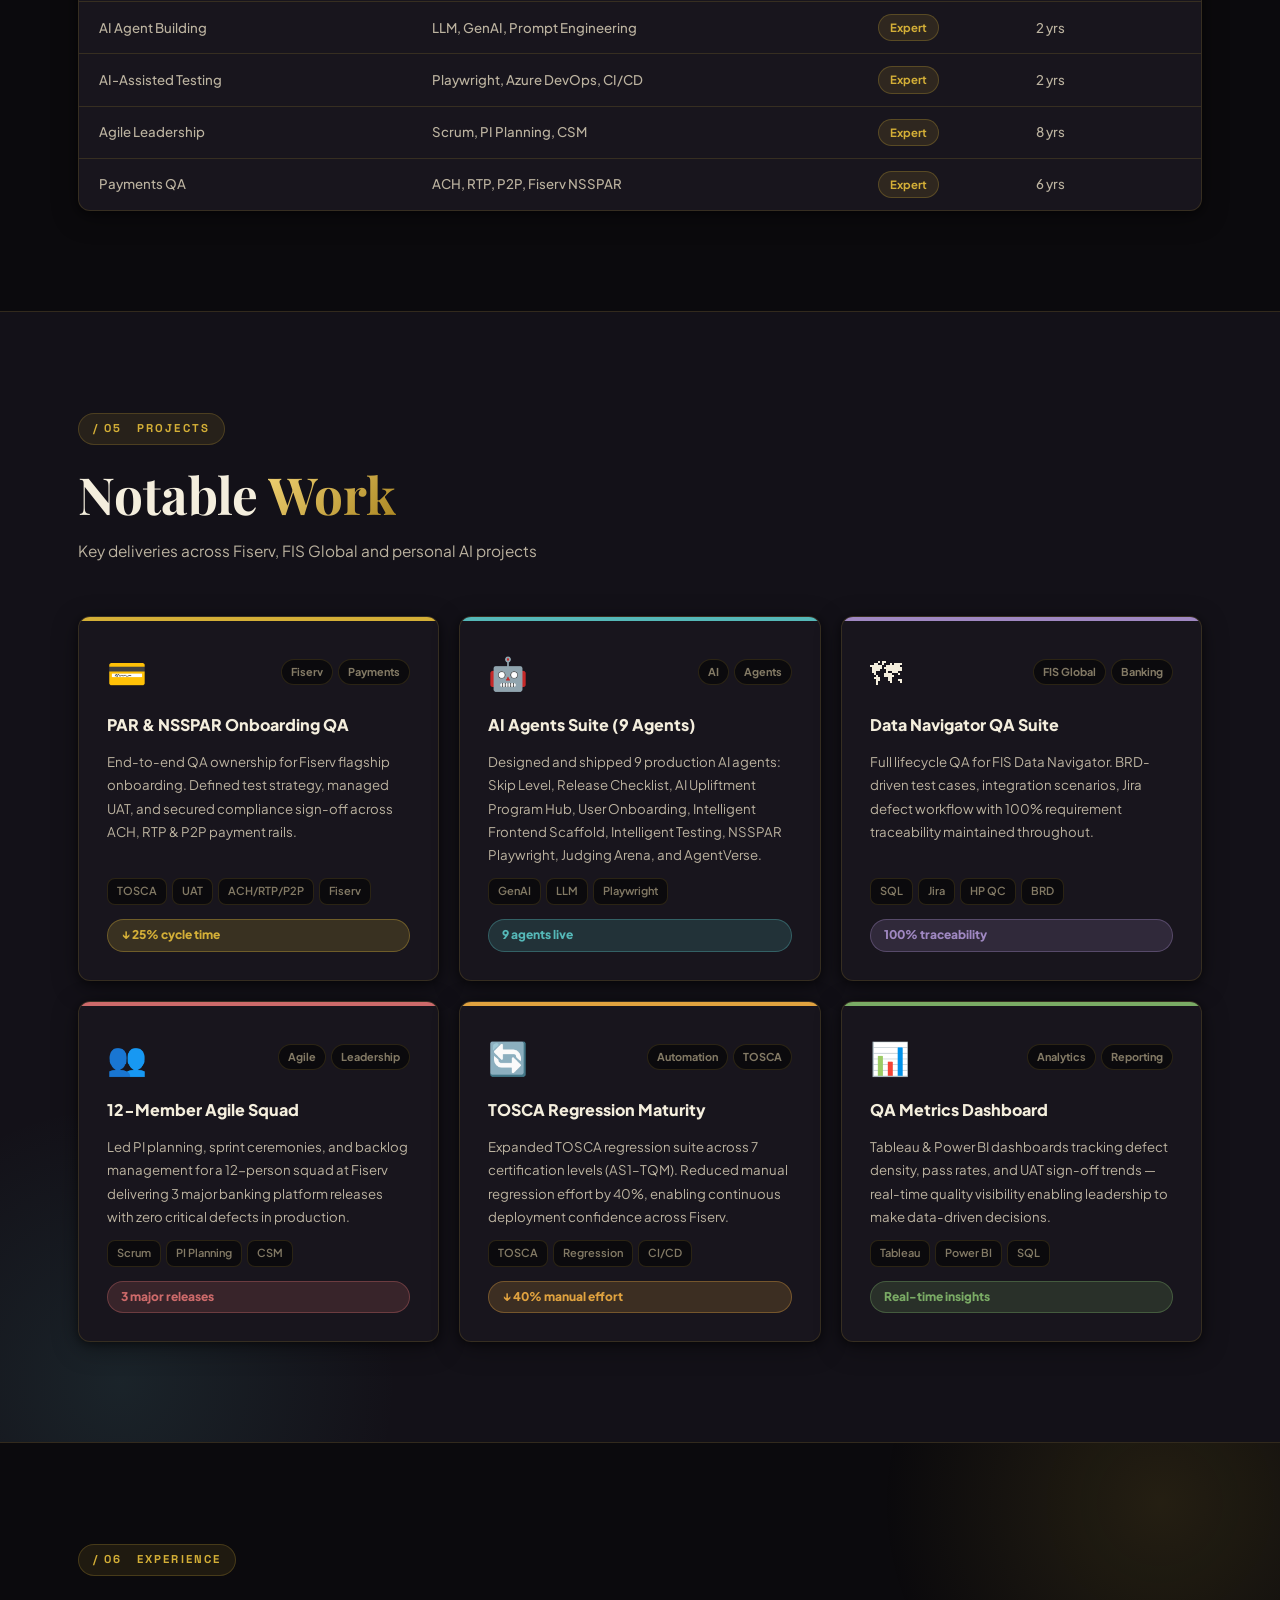
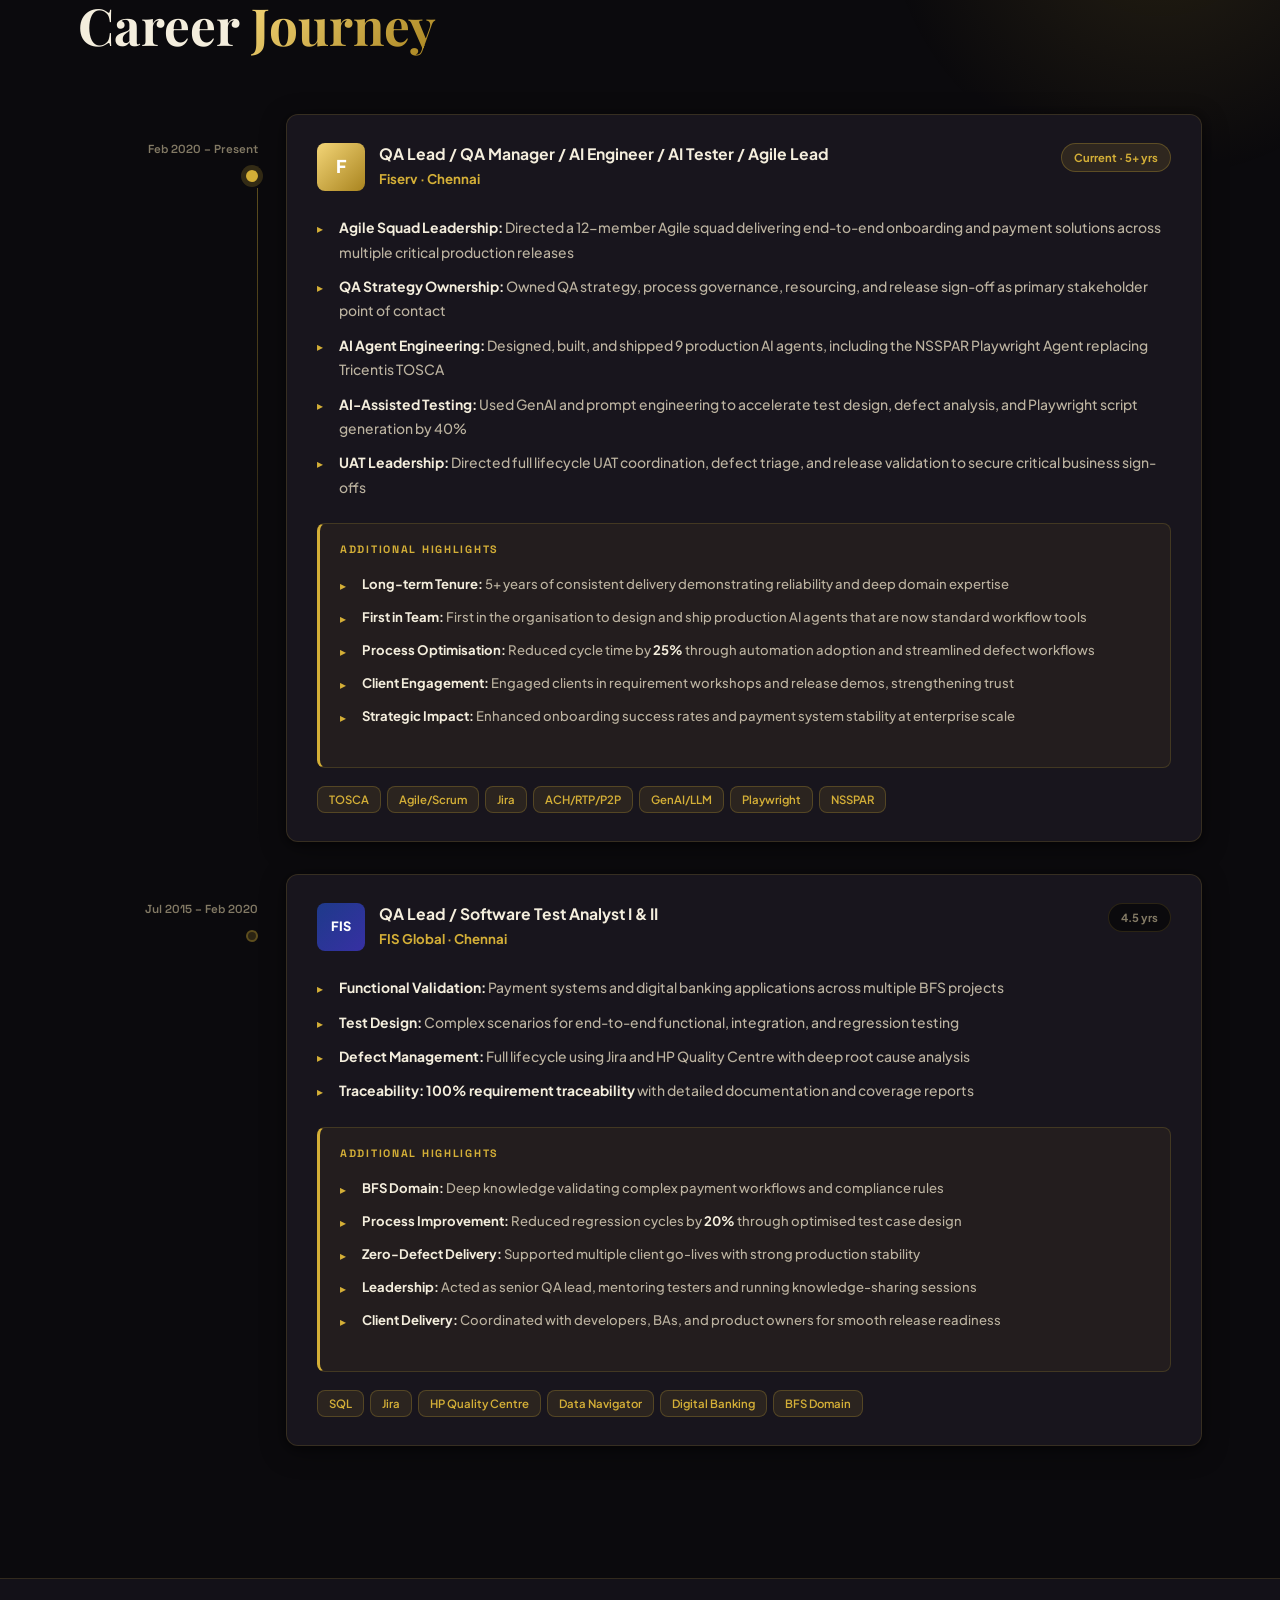
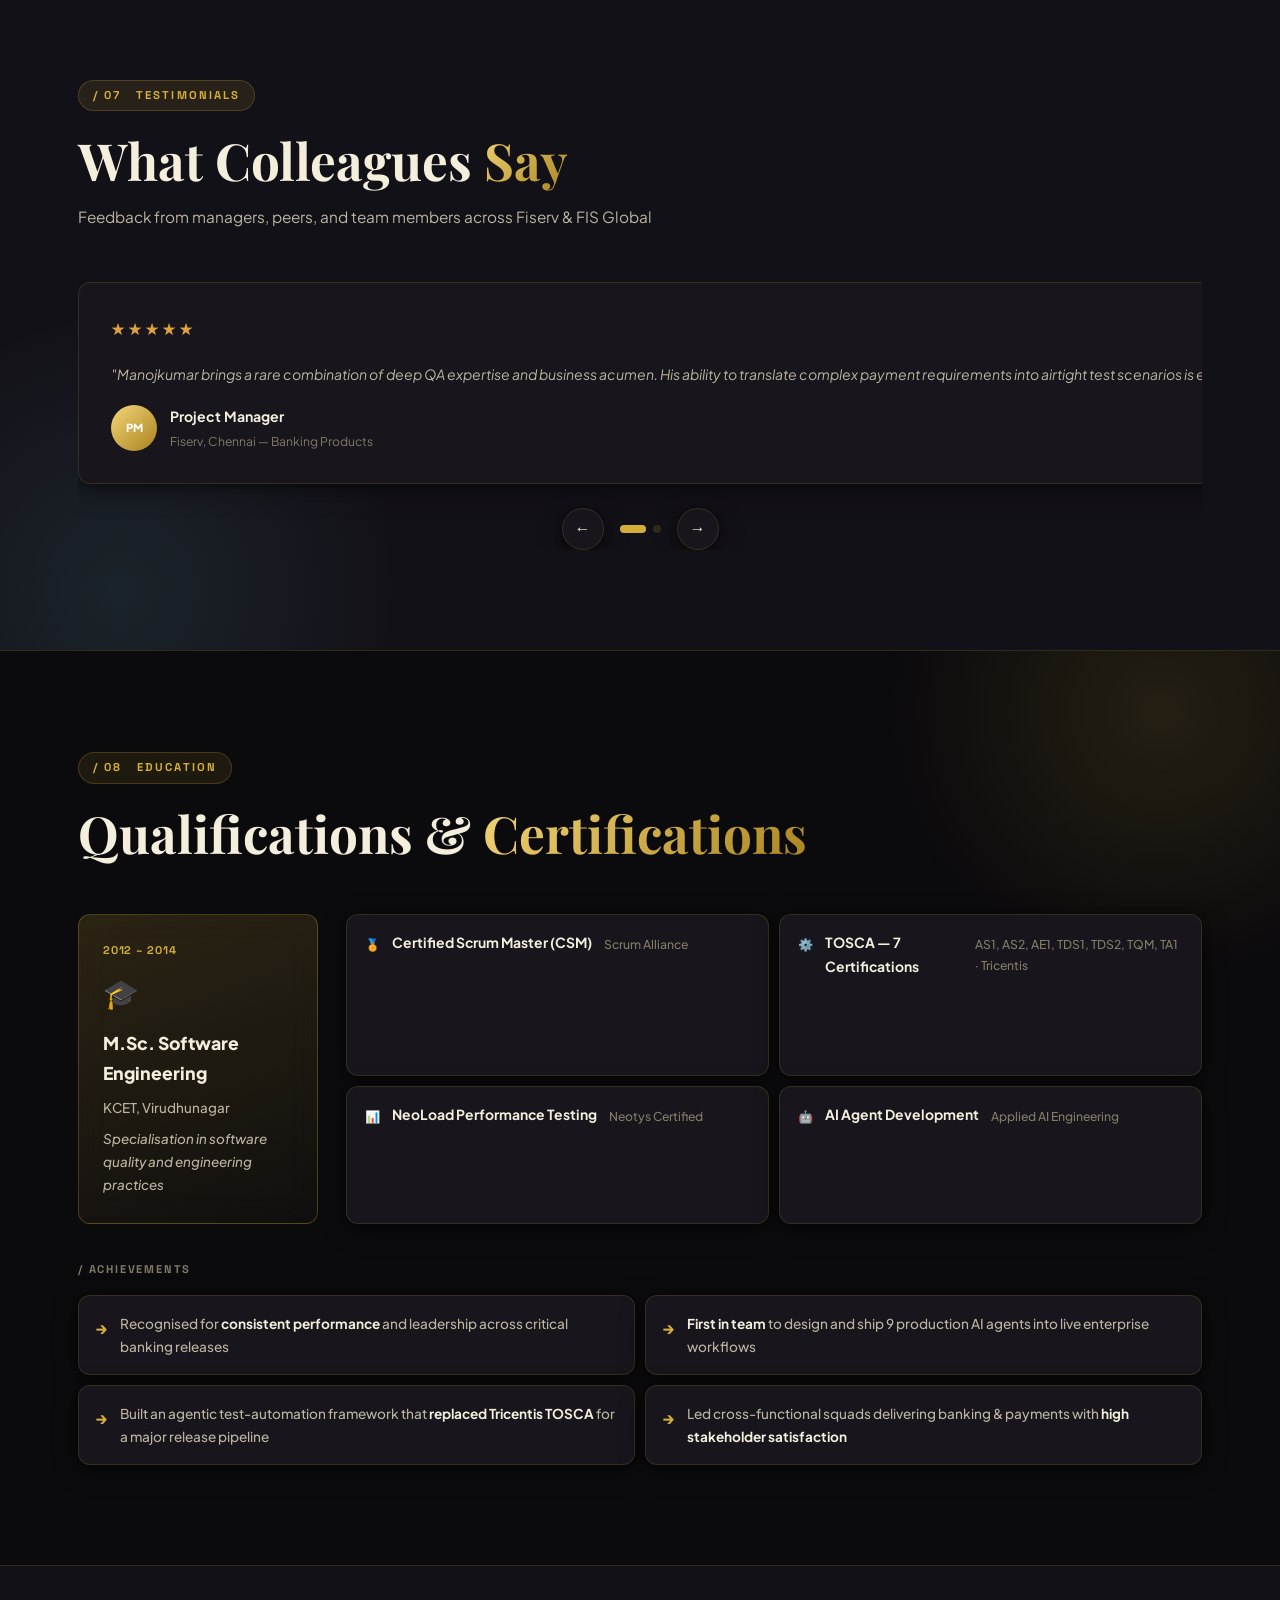
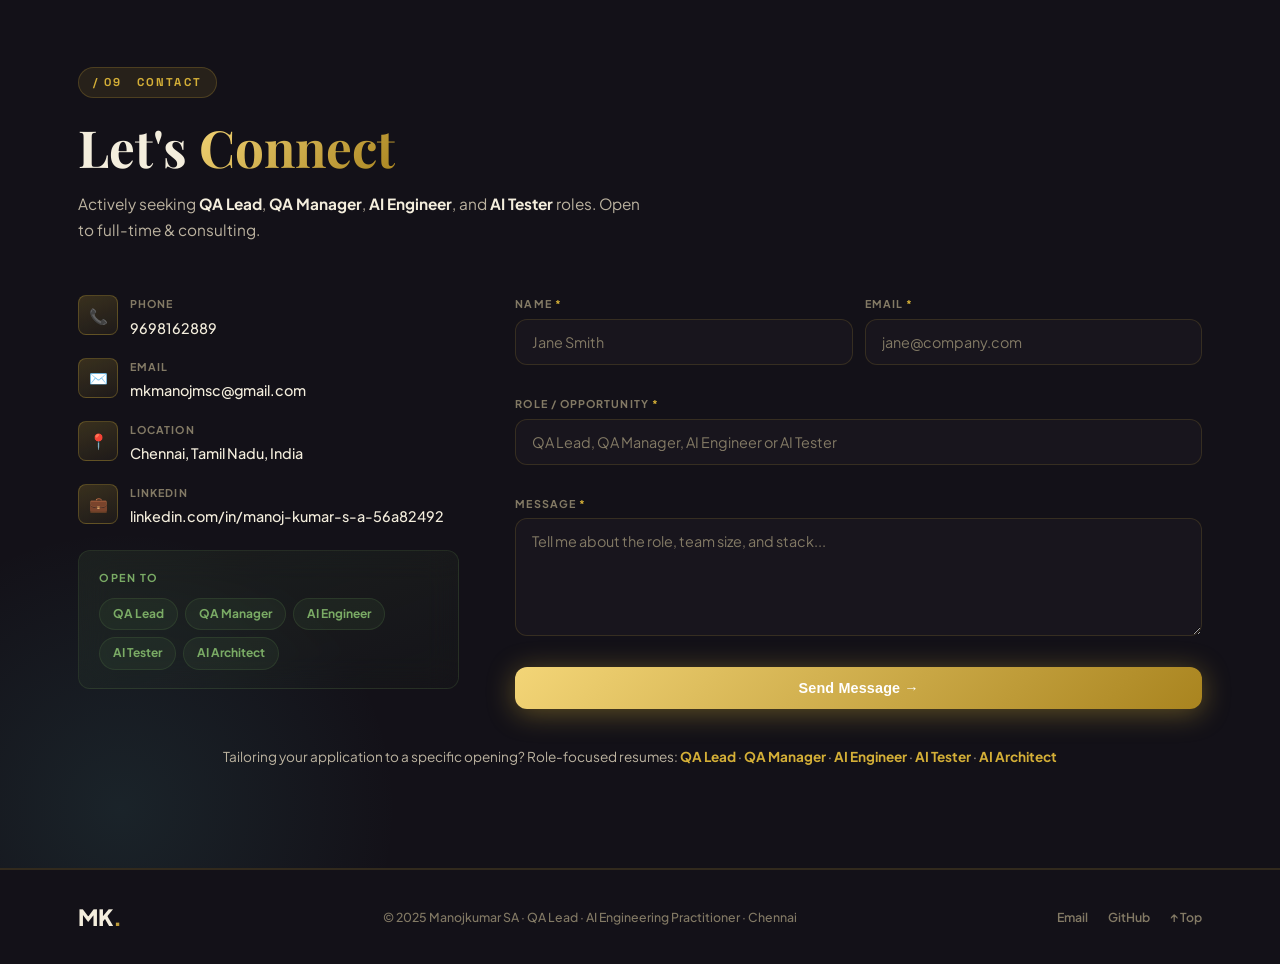
==== commit df5e950d: "Replace looping background music with a one-time voice intro about Manojkumar (auto-mutes when done)" ====
--- a/index.html
+++ b/index.html
@@ -1471,8 +1471,8 @@
 </div>
 
 <button id="backTop" class="back-top" aria-label="Back to top">↑</button>
-<button id="musicToggle" class="music-toggle" aria-label="Toggle background music" aria-pressed="false"><span class="music-ico">🎵</span></button>
-<audio id="bgMusic" src="audio/ambient.wav" loop preload="none"></audio>
+<button id="introToggle" class="music-toggle" aria-label="Play voice intro about Manojkumar" aria-pressed="false"><span class="music-ico">🔈</span></button>
+<audio id="introAudio" src="audio/intro.wav" preload="none"></audio>
 
 <script src="script.js?v=4"></script>
 </body>
